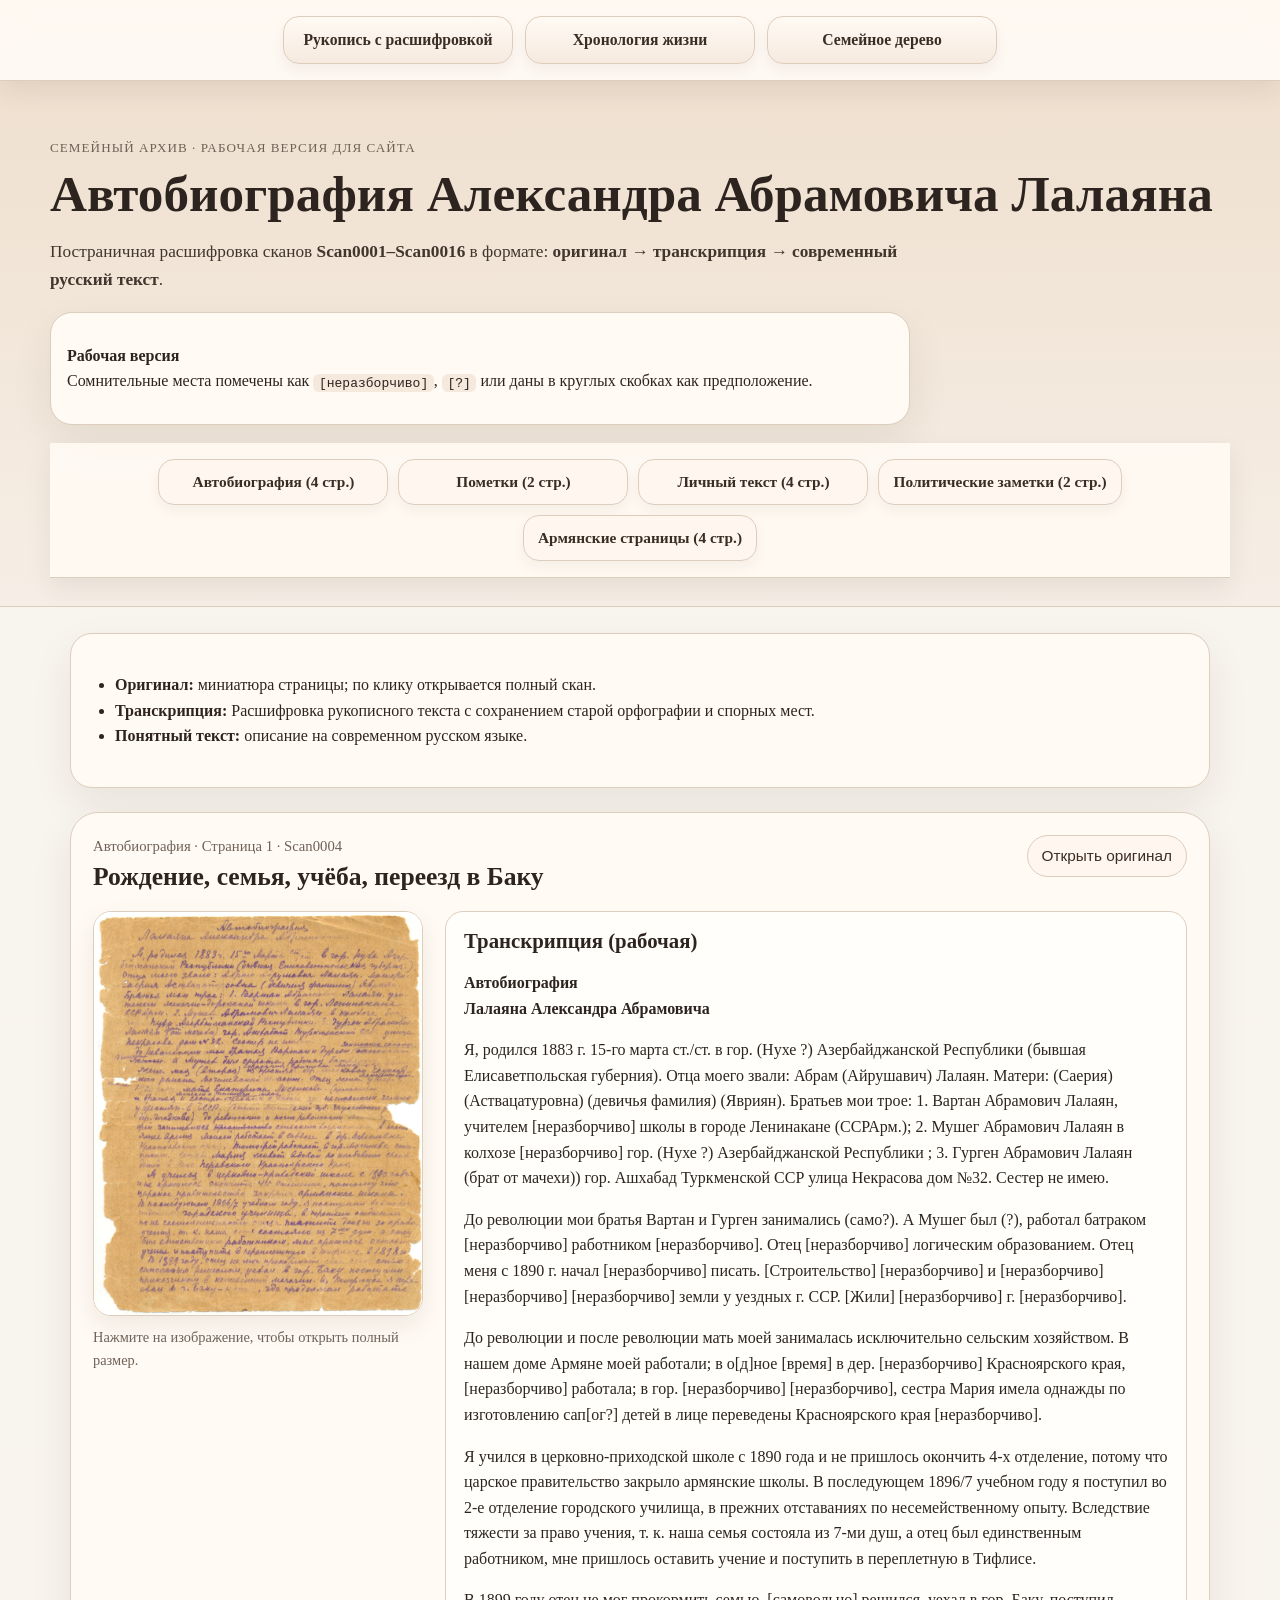
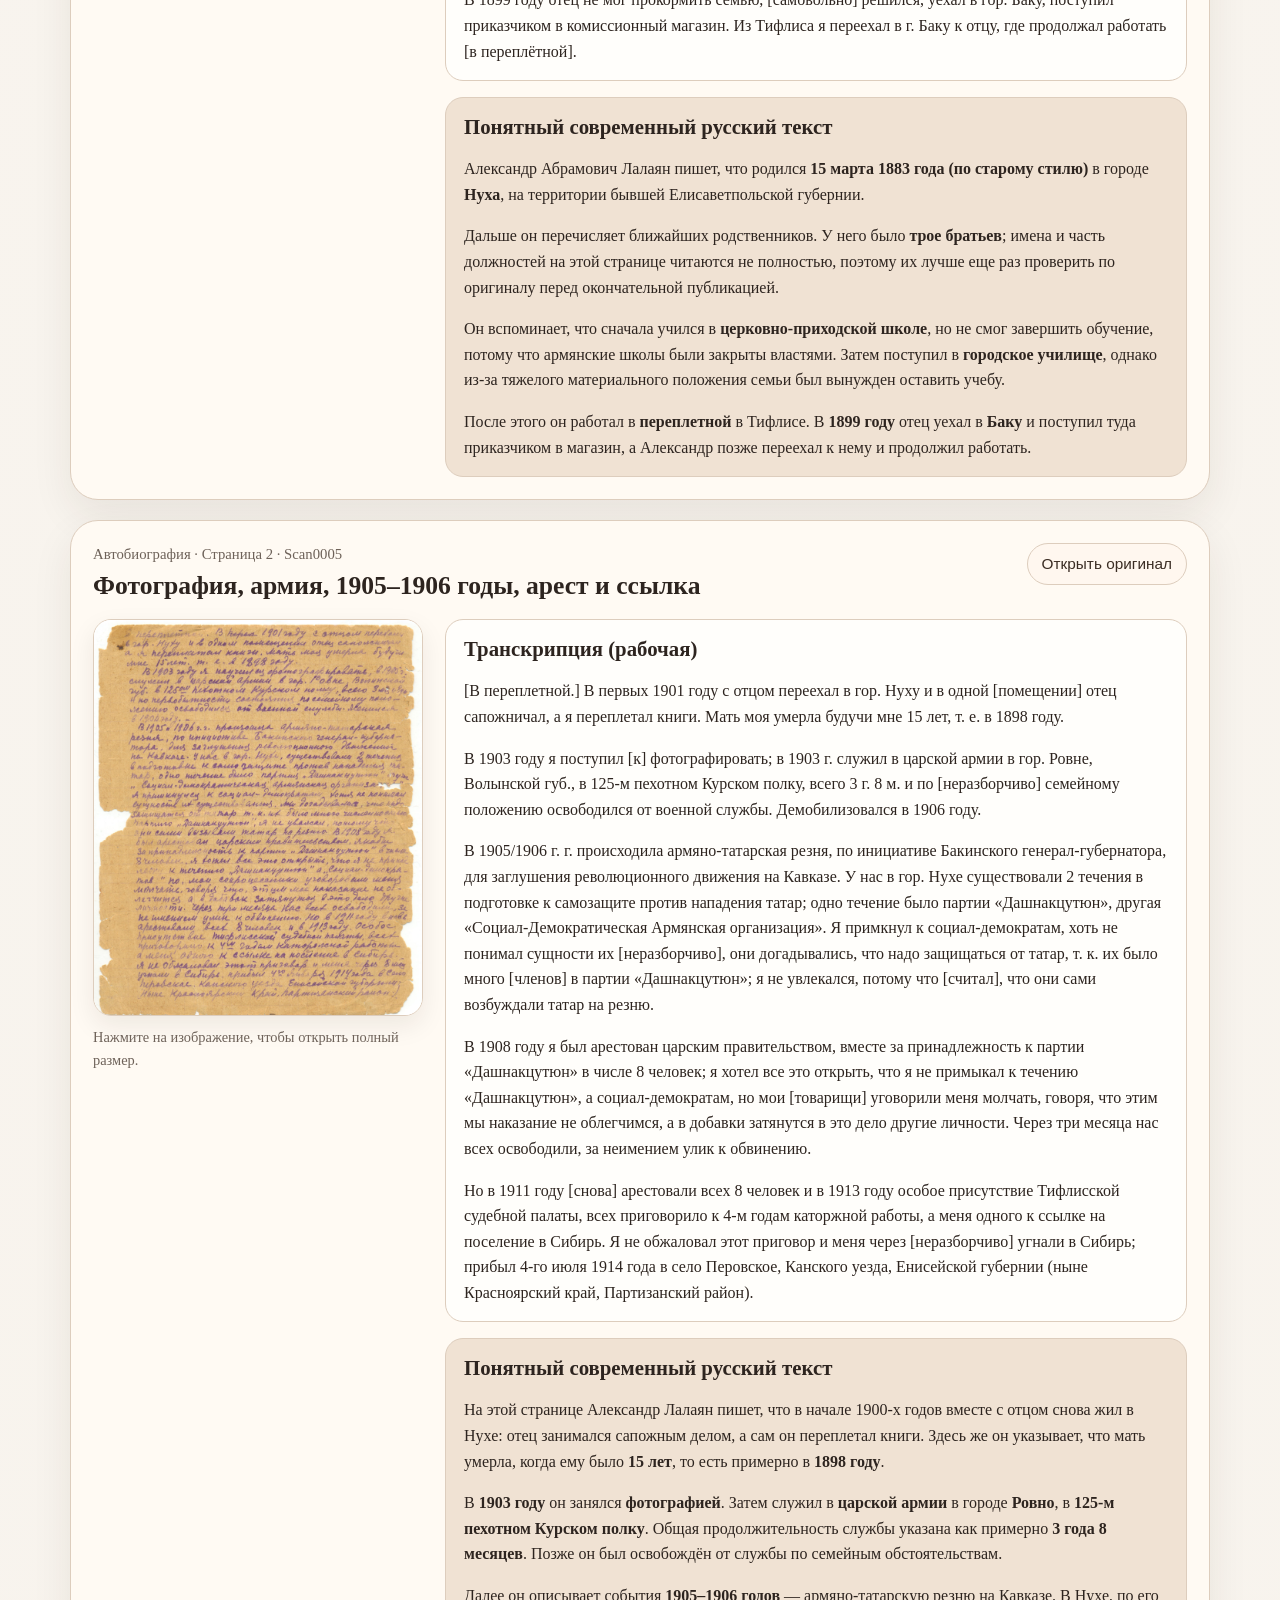
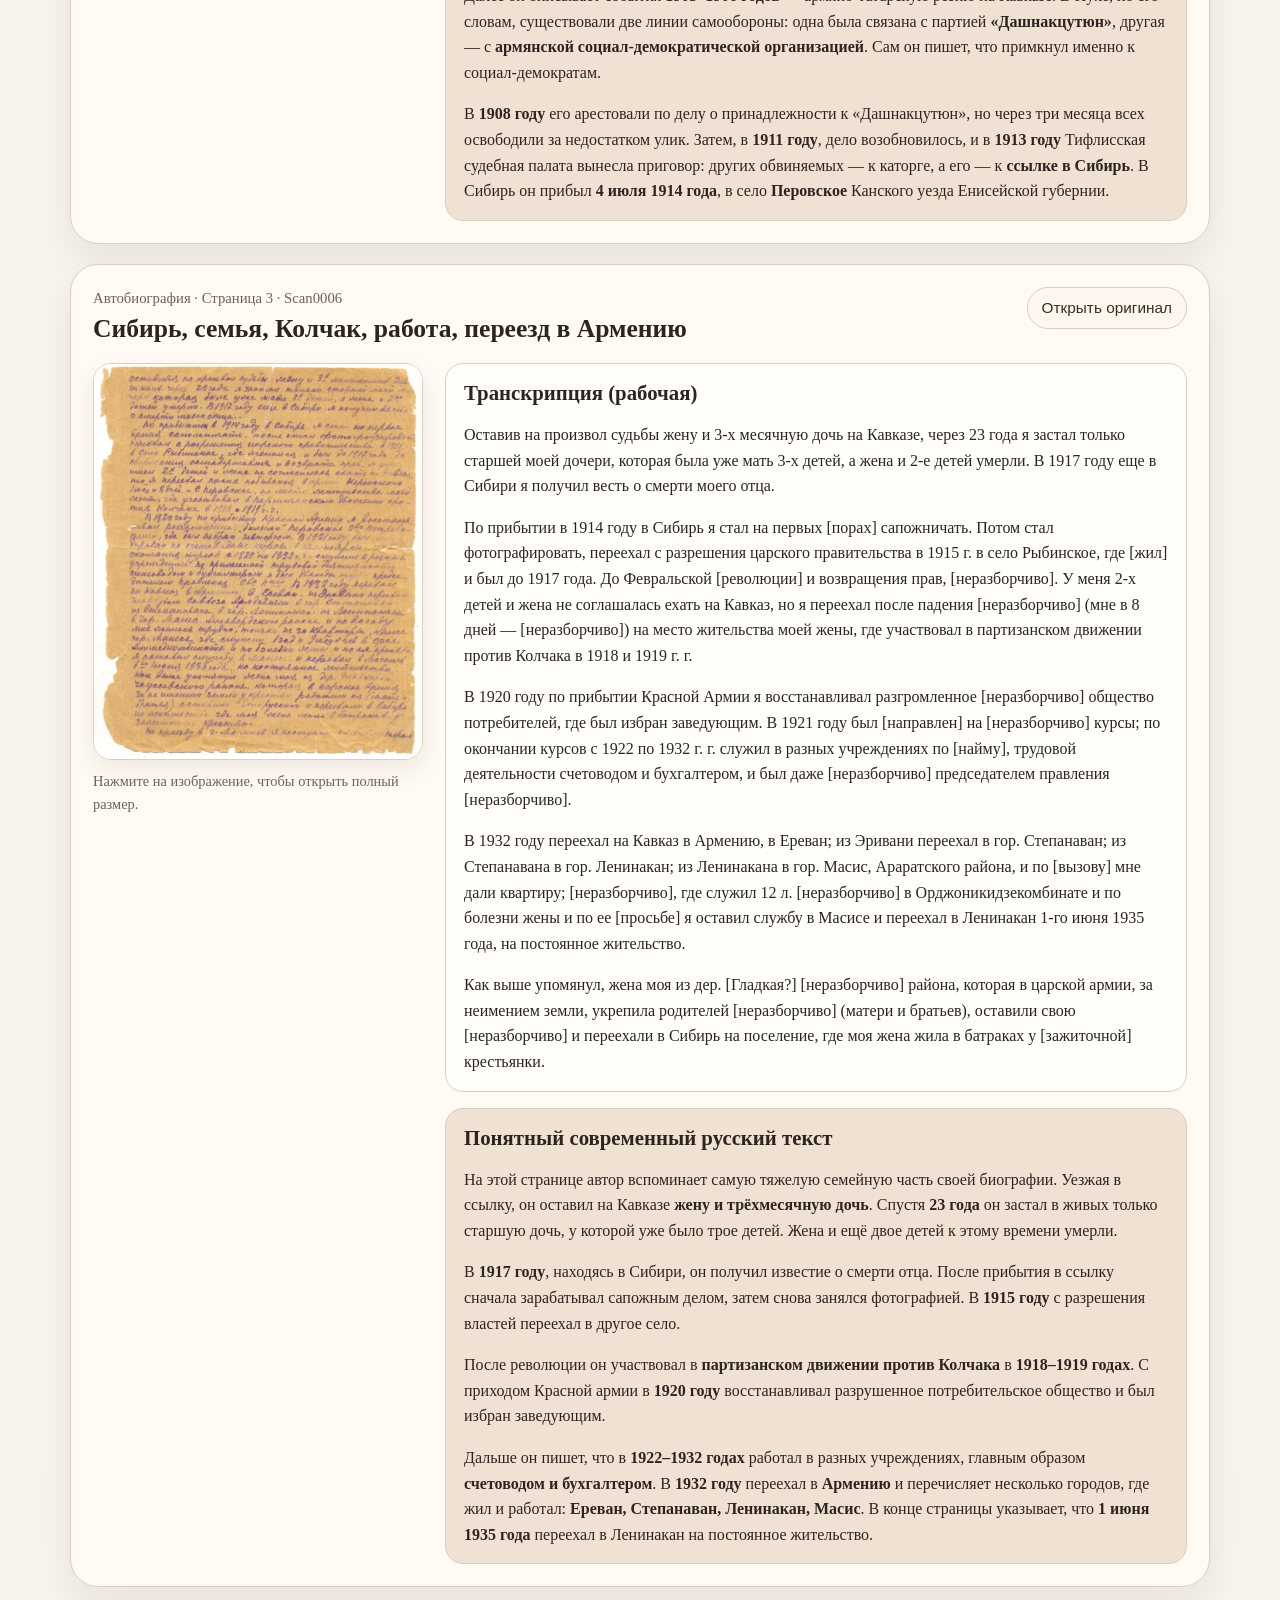
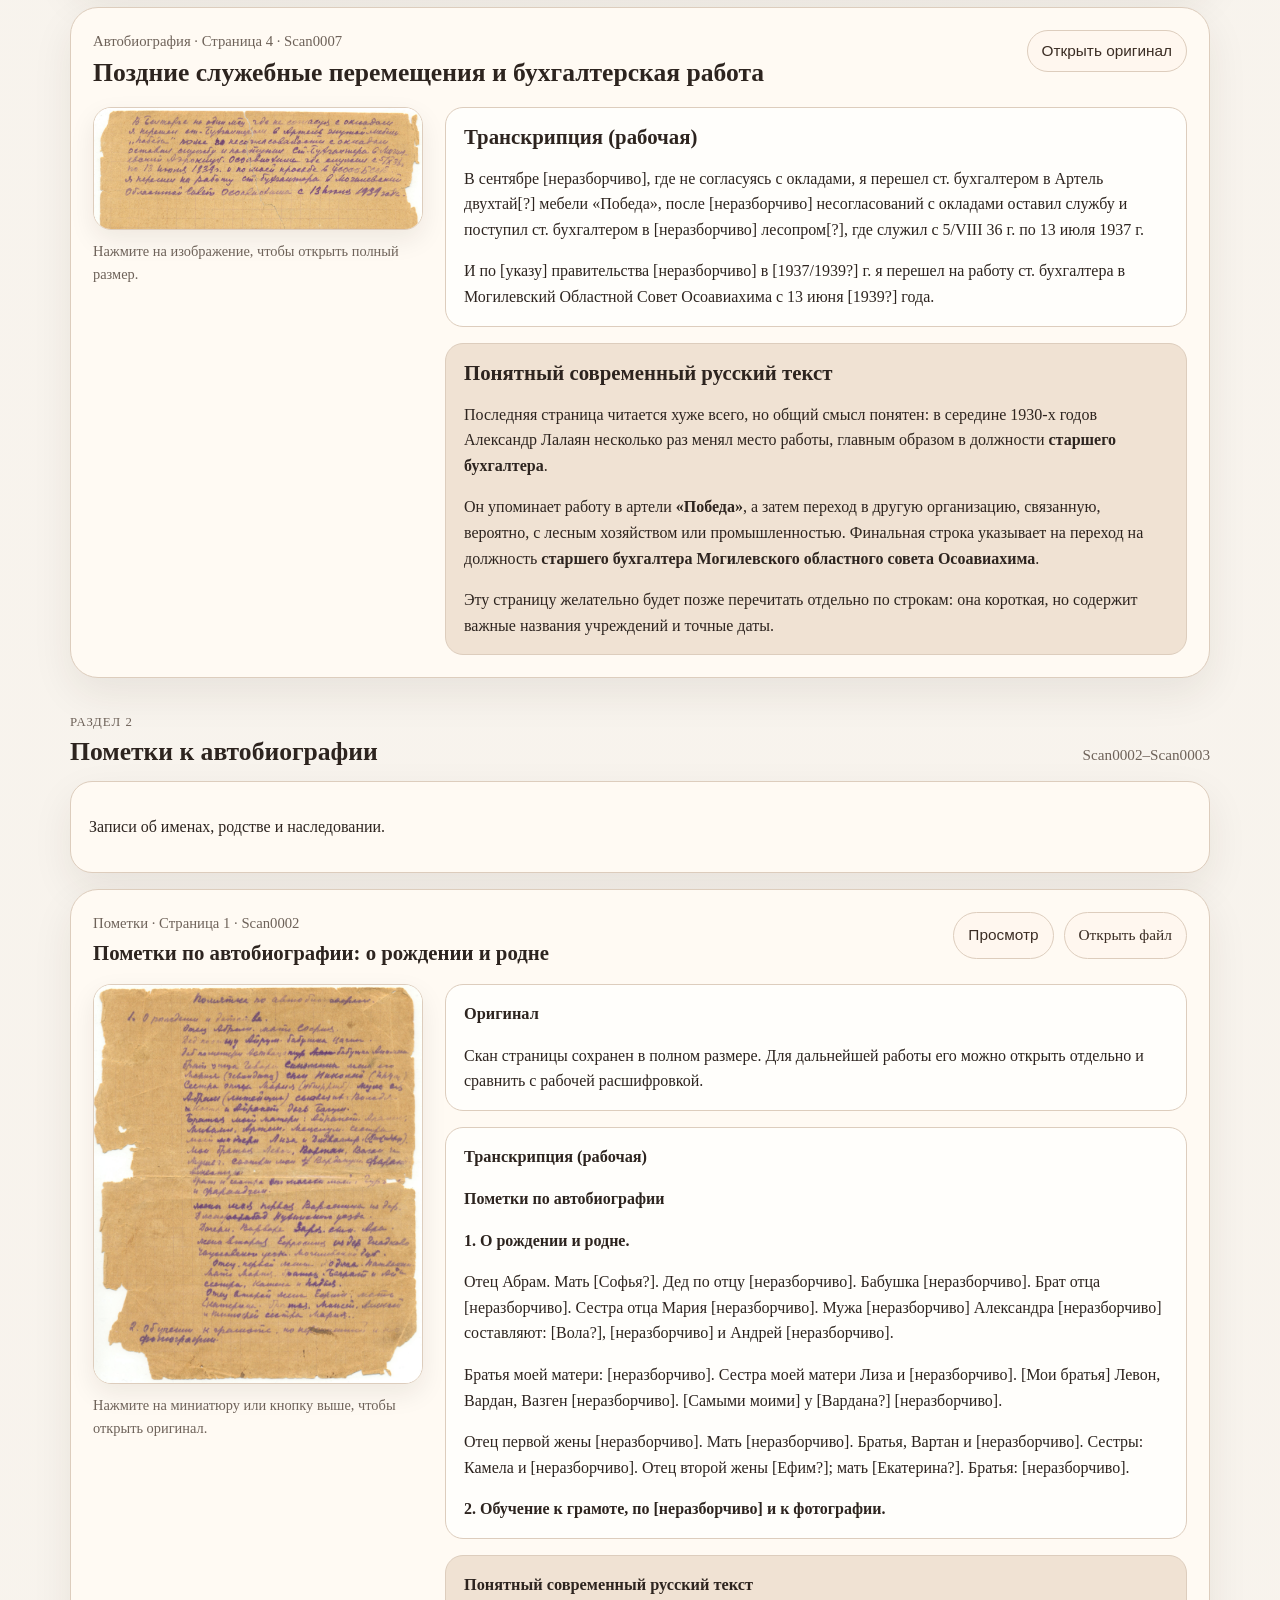
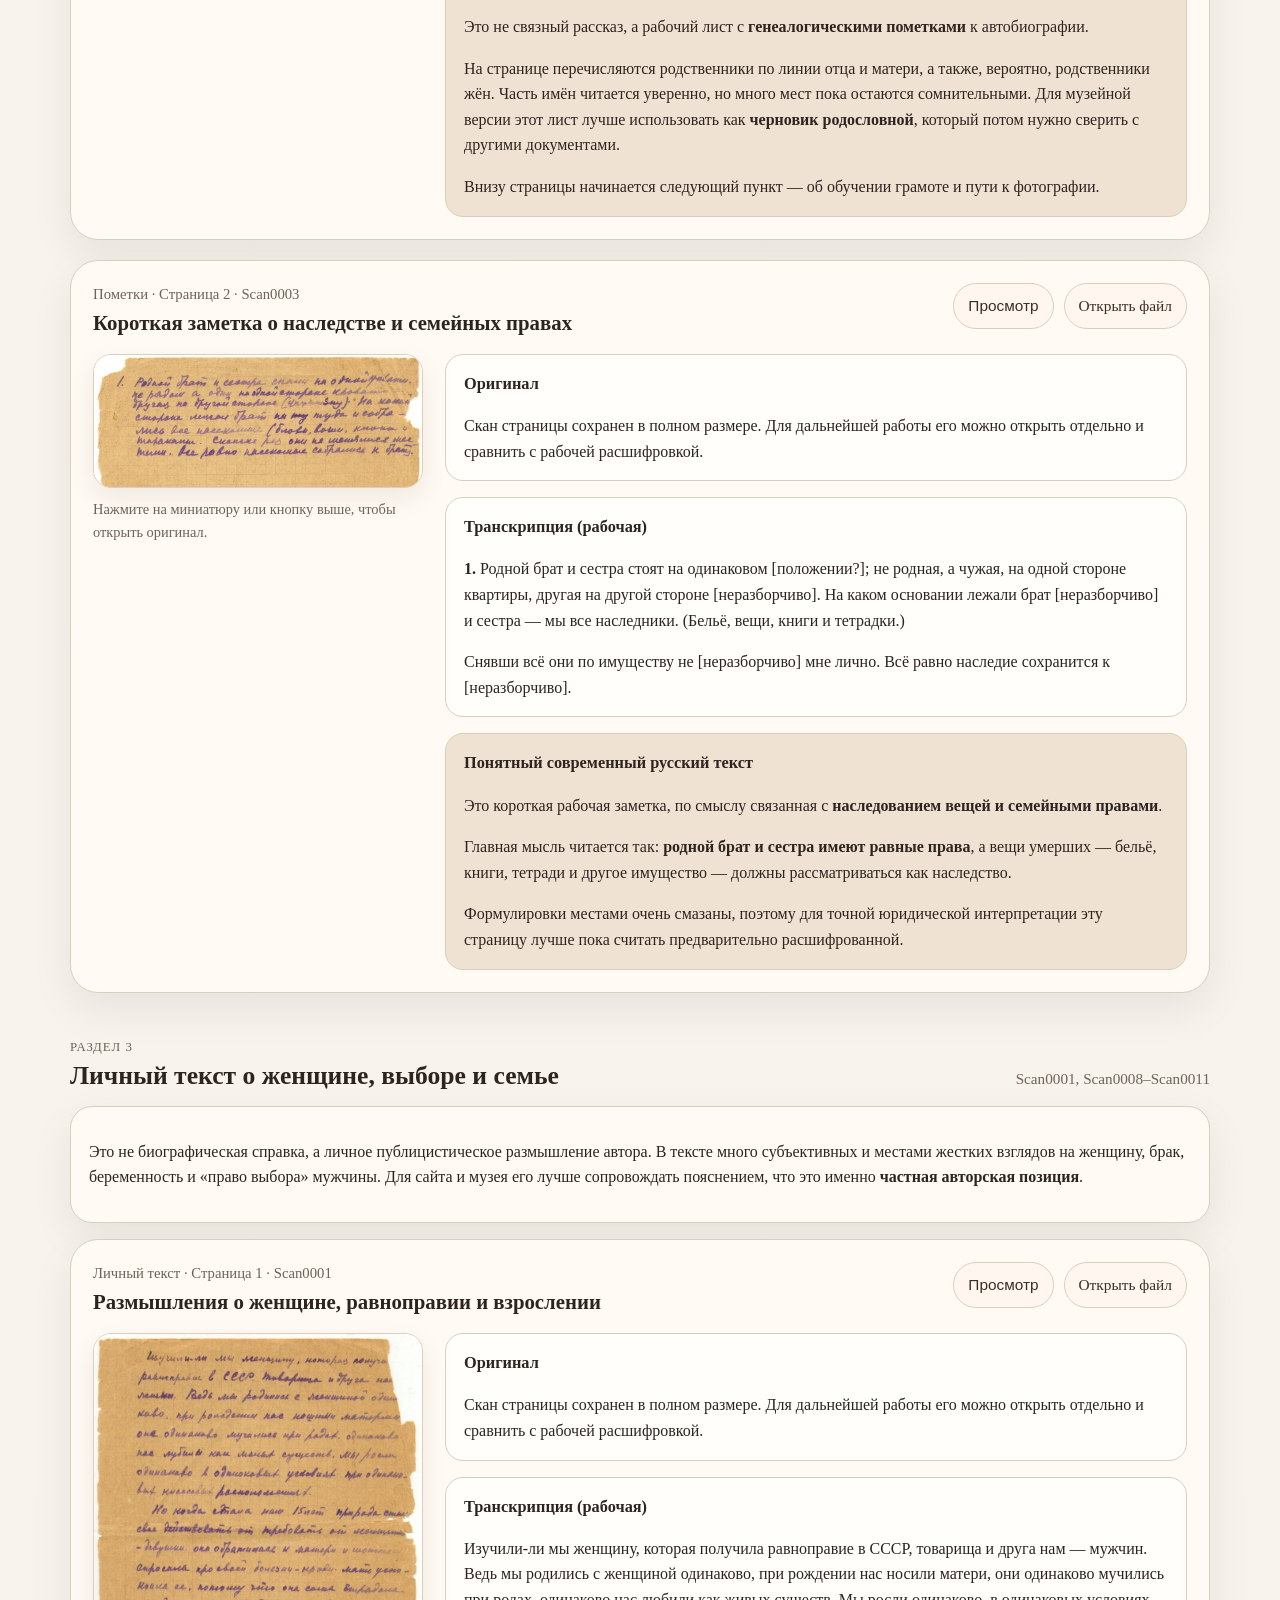
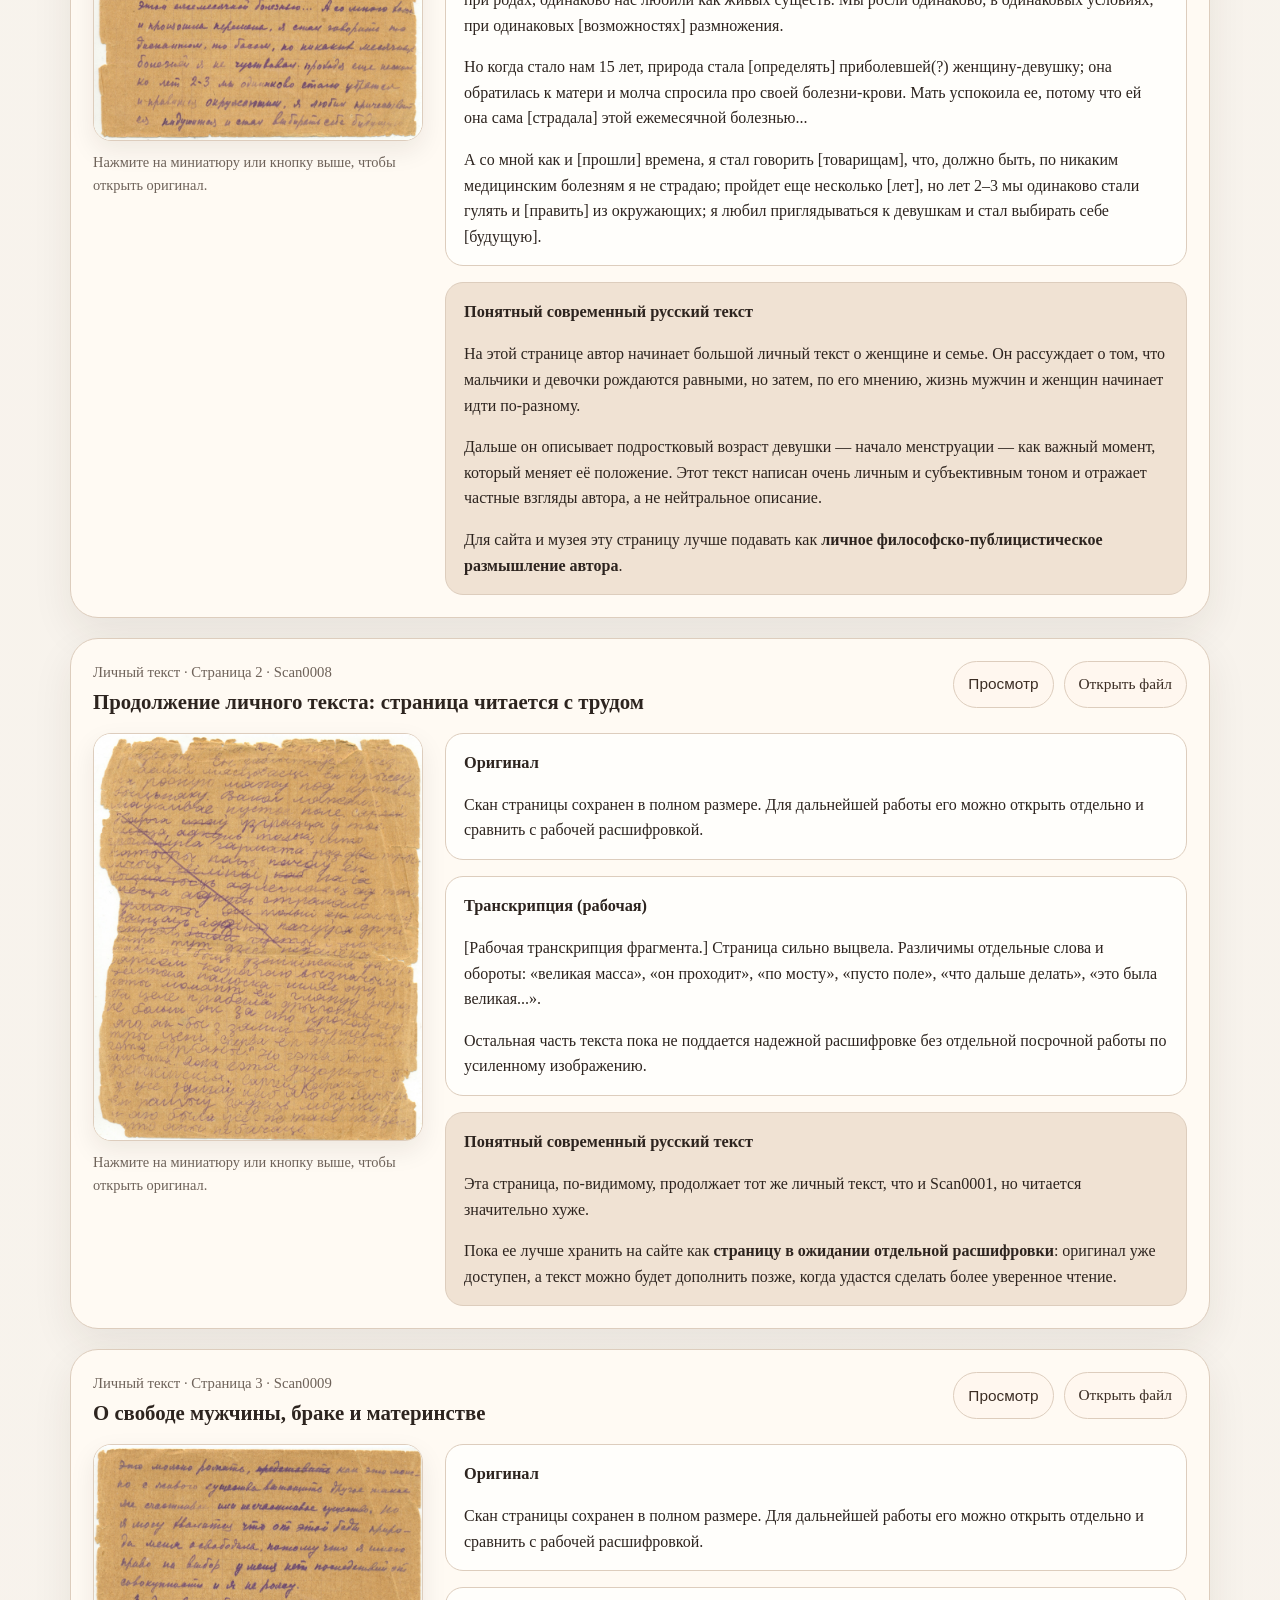
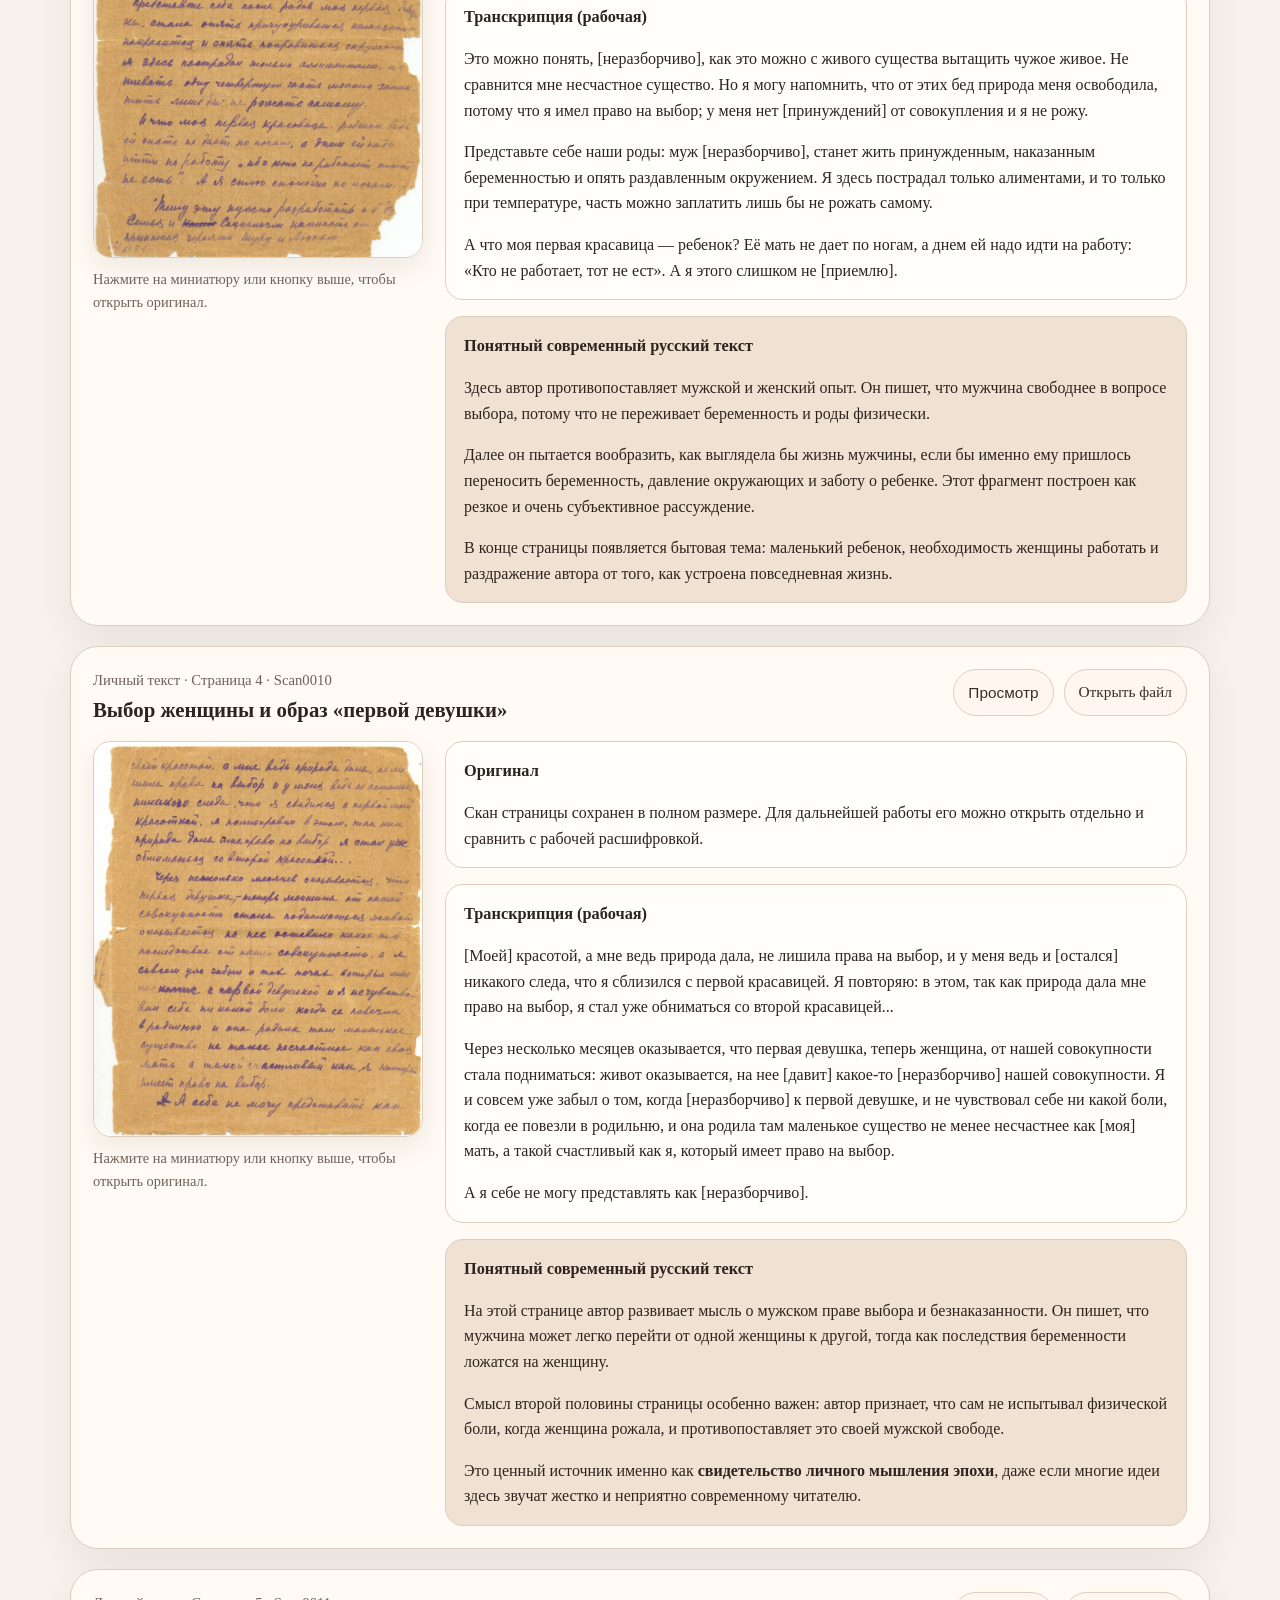
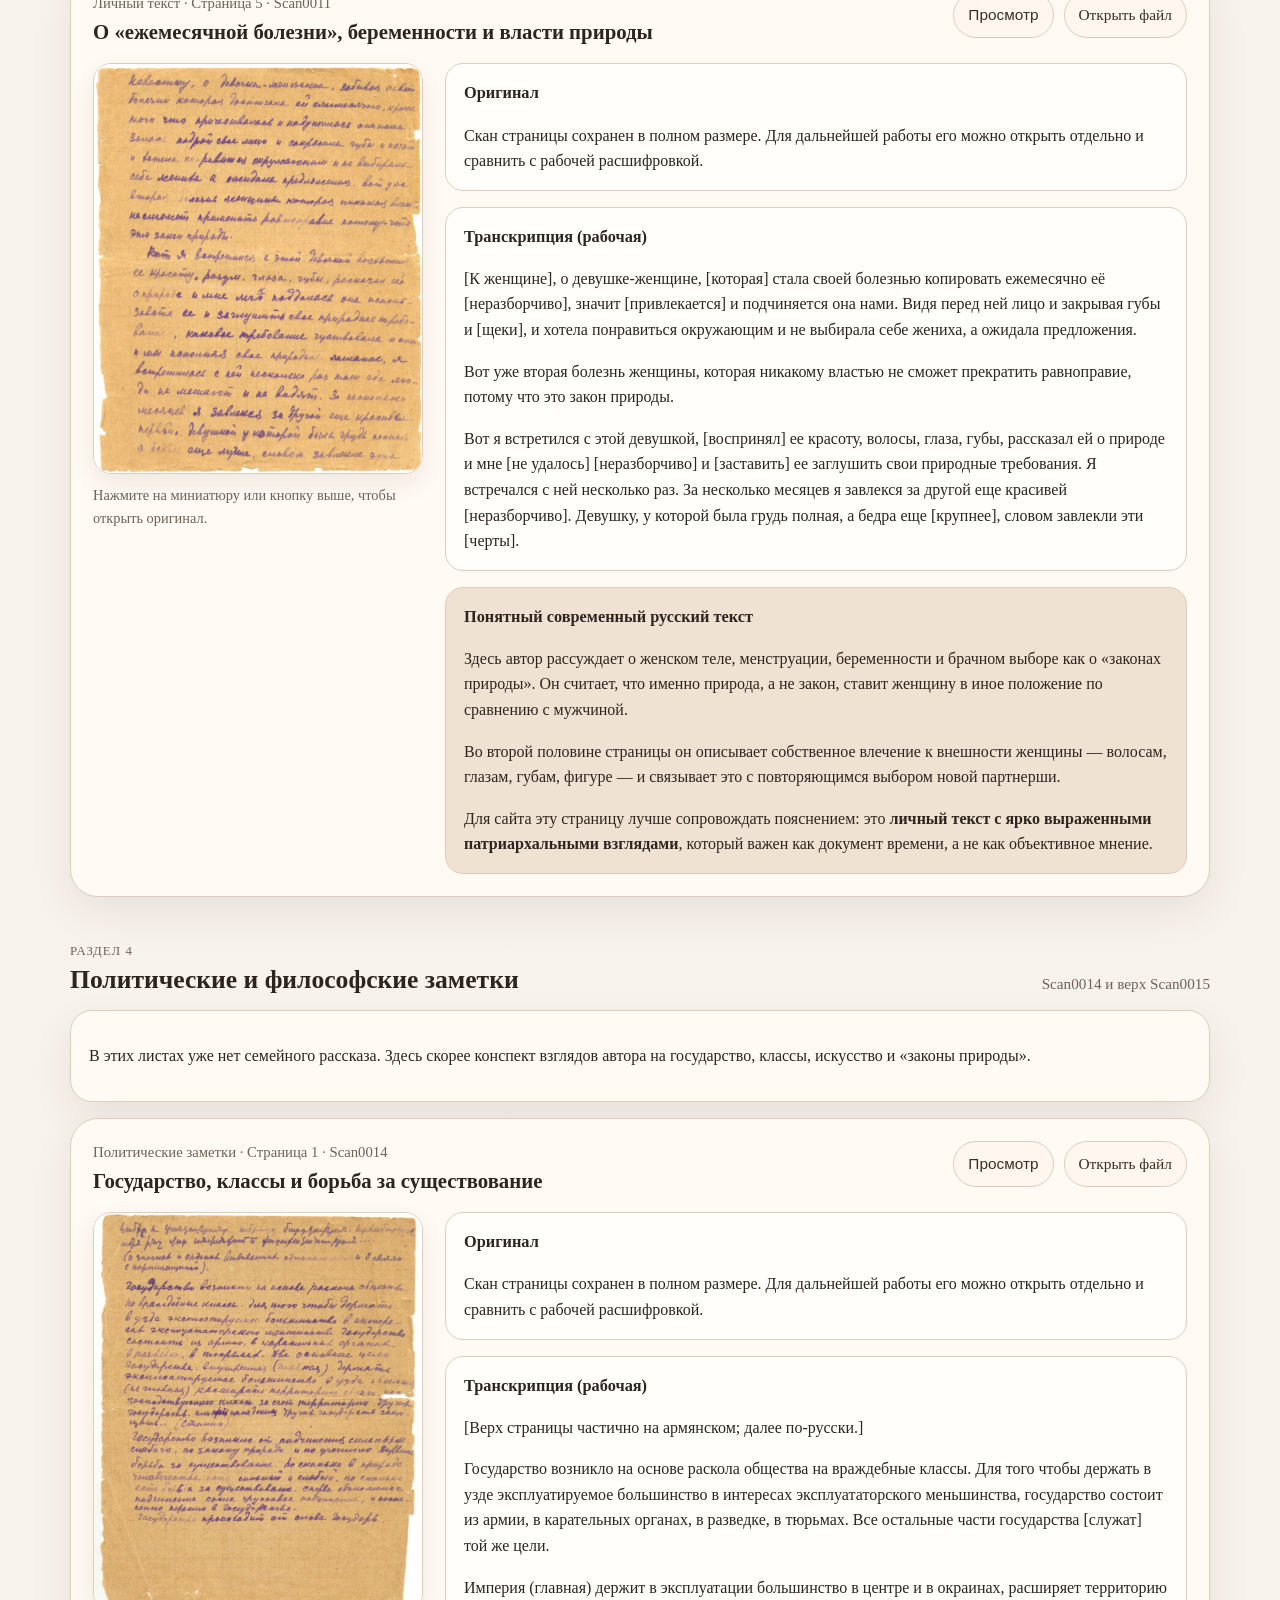
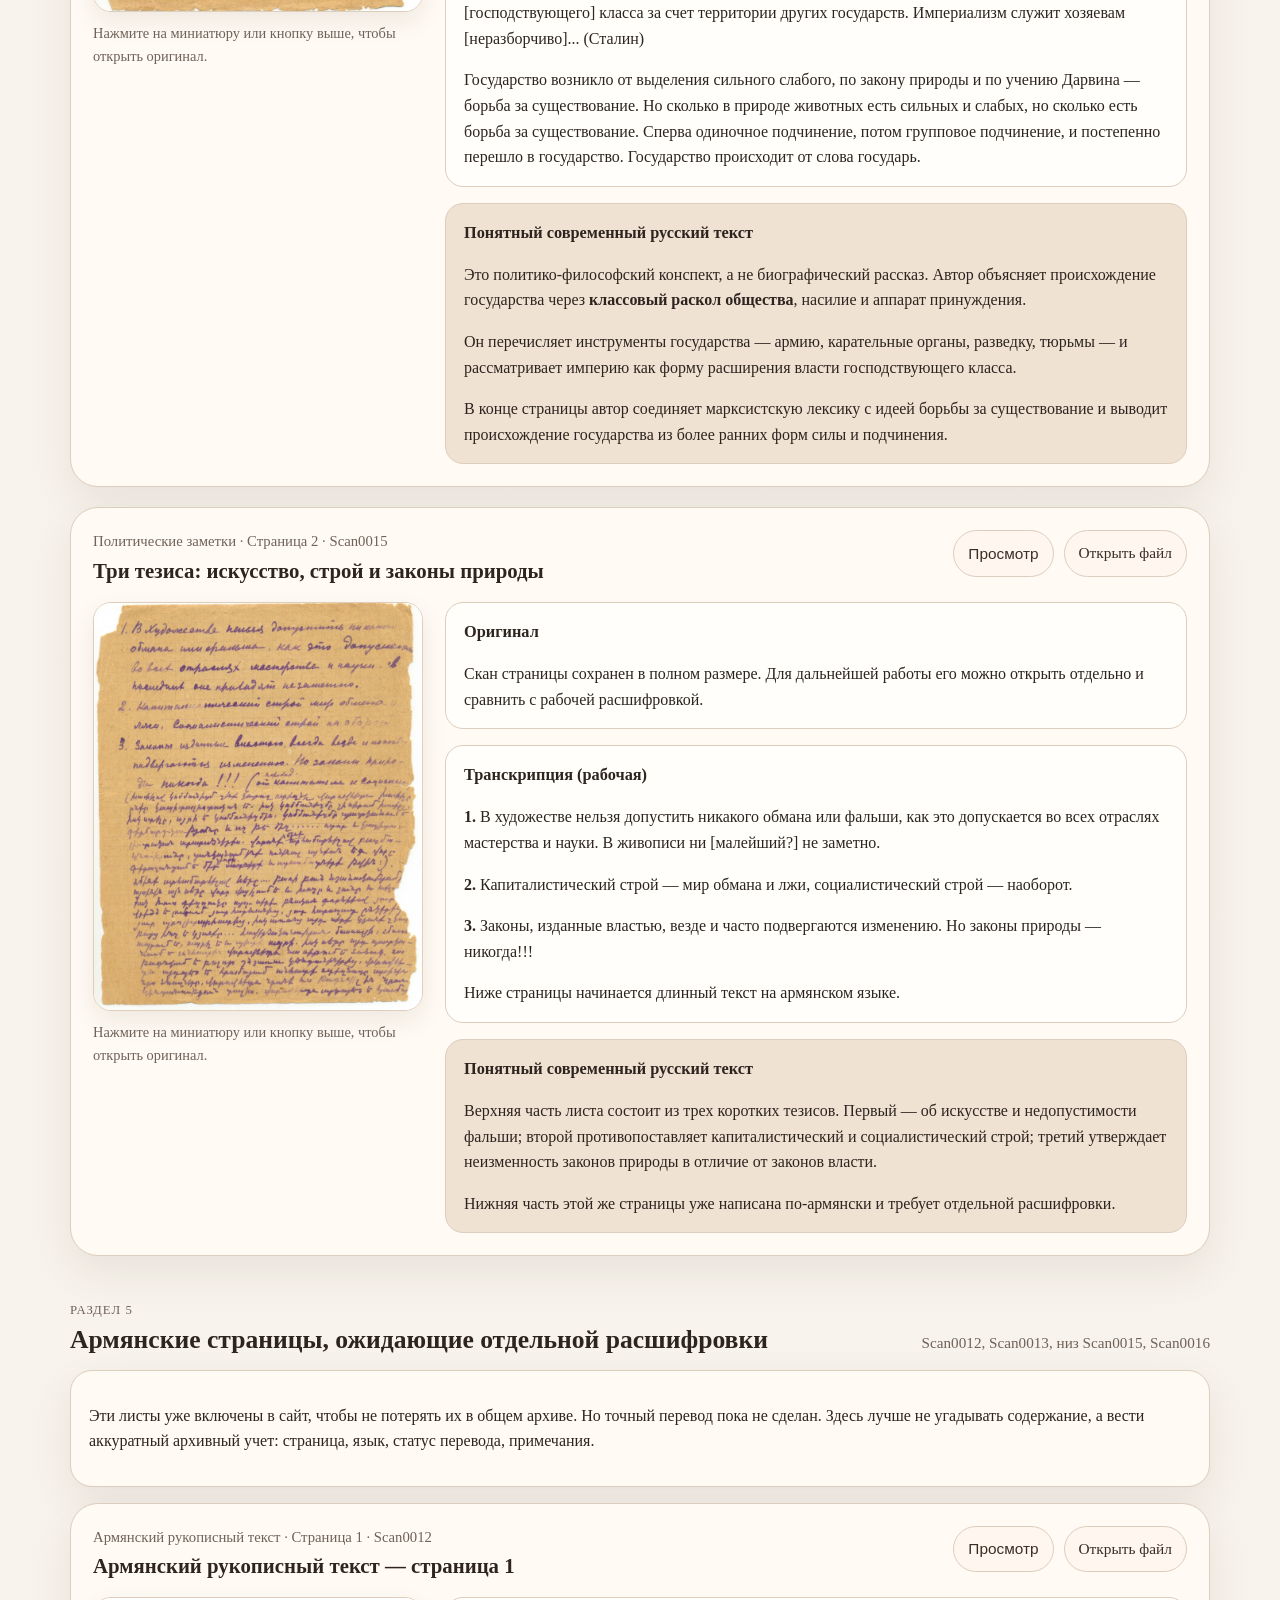
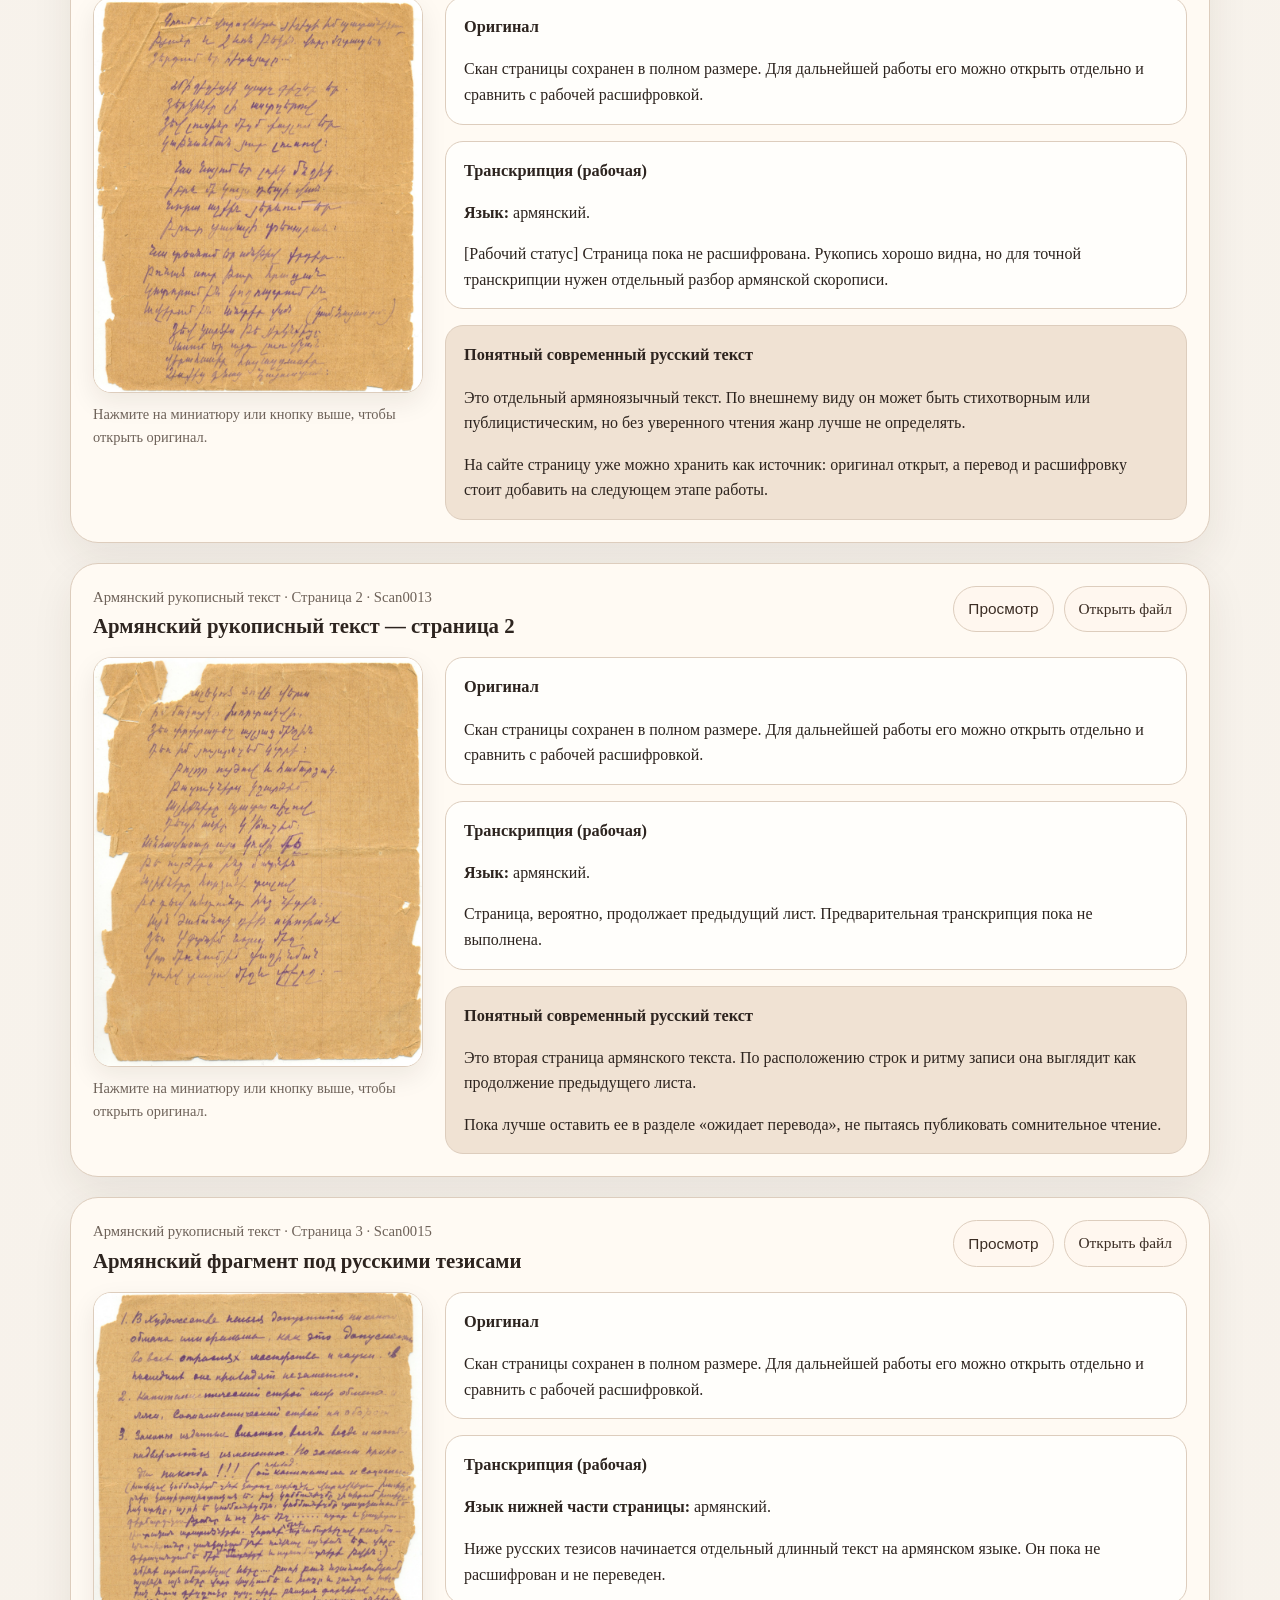
==== index.html @ f96d13f4 "initial version" ====
<!doctype html>
<html lang="ru">
  <head>
    <meta charset="UTF-8" />
    <meta name="viewport" content="width=device-width, initial-scale=1.0" />
    <title>Автобиография А. А. Лалаяна — рабочая расшифровка</title>
    <link rel="stylesheet" href="styles.css" />
  </head>
  <body>
    <nav class="top-nav" aria-label="Основная навигация">
      <a href="index.html">Рукопись с расшифровкой</a>
      <a href="chronology.html">Хронология жизни</a>
      <a href="people.html">Семейное дерево</a>
    </nav>
    <header class="hero">
      <div class="hero__inner">
        <p class="eyebrow">Семейный архив · рабочая версия для сайта</p>
        <h1>Автобиография Александра Абрамовича Лалаяна</h1>
        <p class="lead">
          Постраничная расшифровка сканов <strong>Scan0001–Scan0016</strong> в
          формате:
          <strong>оригинал → транскрипция → современный русский текст</strong>.
        </p>
        <div class="hero__note">
          <p>
            <strong>Рабочая версия</strong><br />Сомнительные места помечены как
            <code>[неразборчиво]</code>, <code>[?]</code> или даны в круглых
            скобках как предположение.
          </p>
        </div>
        <nav class="quick-nav" aria-label="Основная навигация">
          <a href="#autobio">Автобиография (4 стр.)</a>
          <a href="#notes">Пометки (2 стр.)</a>
          <a href="#essay">Личный текст (4 стр.)</a>
          <a href="#political">Политические заметки (2 стр.)</a>
          <a href="#armenian">Армянские страницы (4 стр.)</a>
        </nav>
      </div>
    </header>

    <main class="container">
      <section class="intro-card">
        <ul>
          <li>
            <strong>Оригинал:</strong> миниатюра страницы; по клику открывается
            полный скан.
          </li>
          <li>
            <strong>Транскрипция:</strong> Расшифровка рукописного текста с
            сохранением старой орфографии и спорных мест.
          </li>
          <li>
            <strong>Понятный текст:</strong> описание на современном русском
            языке.
          </li>
        </ul>
      </section>

      <section id="autobio" class="page-card">
        <div class="page-card__header">
          <div>
            <p class="page-number">Автобиография · Страница 1 · Scan0004</p>
            <h2>Рождение, семья, учёба, переезд в Баку</h2>
          </div>
          <button
            class="open-image"
            data-full="images/Scan0004.jpg"
            data-title="Scan0004 — полный размер"
          >
            Открыть оригинал
          </button>
        </div>

        <div class="page-layout">
          <aside class="original-panel">
            <button
              class="image-button"
              data-full="images/Scan0004.jpg"
              data-title="Scan0004 — полный размер"
            >
              <img
                src="images/Scan0004.jpg"
                alt="Scan0004 — страница 1 автобиографии"
              />
            </button>
            <p class="caption">
              Нажмите на изображение, чтобы открыть полный размер.
            </p>
          </aside>

          <div class="text-panel">
            <article class="text-block">
              <h3>Транскрипция (рабочая)</h3>
              <p>
                <strong
                  >Автобиография<br />Лалаяна Александра Абрамовича</strong
                >
              </p>
              <p>
                Я, родился 1883 г. 15-го марта ст./ст. в гор. (Нухе ?)
                Азербайджанской Республики (бывшая Елисаветпольская губерния).
                Отца моего звали: Абрам (Айрушавич) Лалаян. Матери: (Саерия)
                (Аствацатуровна) (девичья фамилия) (Явриян). Братьев мои трое:
                1. Вартан Абрамович Лалаян, учителем [неразборчиво] школы в
                городе Ленинакане (ССРАрм.); 2. Мушег Абрамович Лалаян в колхозе
                [неразборчиво] гор. (Нухе ?) Азербайджанской Республики ; 3.
                Гурген Абрамович Лалаян (брат от мачехи)) гор. Ашхабад
                Туркменской ССР улица Некрасова дом №32. Сестер не имею.
              </p>
              <p>
                До революции мои братья Вартан и Гурген занимались (само?). А
                Мушег был (?), работал батраком [неразборчиво] работником
                [неразборчиво]. Отец [неразборчиво] логическим образованием.
                Отец меня с 1890 г. начал [неразборчиво] писать. [Строительство]
                [неразборчиво] и [неразборчиво] [неразборчиво] [неразборчиво]
                земли у уездных г. ССР. [Жили] [неразборчиво] г. [неразборчиво].
              </p>
              <p>
                До революции и после революции мать моей занималась
                исключительно сельским хозяйством. В нашем доме Армяне моей
                работали; в о[д]ное [время] в дер. [неразборчиво] Красноярского
                края, [неразборчиво] работала; в гор. [неразборчиво]
                [неразборчиво], сестра Мария имела однажды по изготовлению
                сап[ог?] детей в лице переведены Красноярского края
                [неразборчиво].
              </p>
              <p>
                Я учился в церковно-приходской школе с 1890 года и не пришлось
                окончить 4-х отделение, потому что царское правительство закрыло
                армянские школы. В последующем 1896/7 учебном году я поступил во
                2-е отделение городского училища, в прежних отставаниях по
                несемейственному опыту. Вследствие тяжести за право учения, т.
                к. наша семья состояла из 7-ми душ, а отец был единственным
                работником, мне пришлось оставить учение и поступить в
                переплетную в Тифлисе.
              </p>
              <p>
                В 1899 году отец не мог прокормить семью, [самовольно] решился,
                уехал в гор. Баку, поступил приказчиком в комиссионный магазин.
                Из Тифлиса я переехал в г. Баку к отцу, где продолжал работать
                [в переплётной].
              </p>
            </article>

            <article class="text-block modern">
              <h3>Понятный современный русский текст</h3>
              <p>
                Александр Абрамович Лалаян пишет, что родился
                <strong>15 марта 1883 года (по старому стилю)</strong> в городе
                <strong>Нуха</strong>, на территории бывшей Елисаветпольской
                губернии.
              </p>
              <p>
                Дальше он перечисляет ближайших родственников. У него было
                <strong>трое братьев</strong>; имена и часть должностей на этой
                странице читаются не полностью, поэтому их лучше еще раз
                проверить по оригиналу перед окончательной публикацией.
              </p>
              <p>
                Он вспоминает, что сначала учился в
                <strong>церковно-приходской школе</strong>, но не смог завершить
                обучение, потому что армянские школы были закрыты властями.
                Затем поступил в <strong>городское училище</strong>, однако
                из-за тяжелого материального положения семьи был вынужден
                оставить учебу.
              </p>
              <p>
                После этого он работал в <strong>переплетной</strong> в Тифлисе.
                В <strong>1899 году</strong> отец уехал в
                <strong>Баку</strong> и поступил туда приказчиком в магазин, а
                Александр позже переехал к нему и продолжил работать.
              </p>
            </article>
          </div>
        </div>
      </section>

      <section id="autobio-page-2" class="page-card">
        <div class="page-card__header">
          <div>
            <p class="page-number">Автобиография · Страница 2 · Scan0005</p>
            <h2>Фотография, армия, 1905–1906 годы, арест и ссылка</h2>
          </div>
          <button
            class="open-image"
            data-full="images/Scan0005.jpg"
            data-title="Scan0005 — полный размер"
          >
            Открыть оригинал
          </button>
        </div>

        <div class="page-layout">
          <aside class="original-panel">
            <button
              class="image-button"
              data-full="images/Scan0005.jpg"
              data-title="Scan0005 — полный размер"
            >
              <img
                src="images/Scan0005.jpg"
                alt="Scan0005 — страница 2 автобиографии"
              />
            </button>
            <p class="caption">
              Нажмите на изображение, чтобы открыть полный размер.
            </p>
          </aside>

          <div class="text-panel">
            <article class="text-block">
              <h3>Транскрипция (рабочая)</h3>
              <p>
                [В переплетной.] В первых 1901 году с отцом переехал в гор. Нуху
                и в одной [помещении] отец сапожничал, а я переплетал книги.
                Мать моя умерла будучи мне 15 лет, т. е. в 1898 году.
              </p>
              <p>
                В 1903 году я поступил [к] фотографировать; в 1903 г. служил в
                царской армии в гор. Ровне, Волынской губ., в 125-м пехотном
                Курском полку, всего 3 г. 8 м. и по [неразборчиво] семейному
                положению освободился от военной службы. Демобилизовался в 1906
                году.
              </p>
              <p>
                В 1905/1906 г. г. происходила армяно-татарская резня, по
                инициативе Бакинского генерал-губернатора, для заглушения
                революционного движения на Кавказе. У нас в гор. Нухе
                существовали 2 течения в подготовке к самозащите против
                нападения татар; одно течение было партии «Дашнакцутюн», другая
                «Социал-Демократическая Армянская организация». Я примкнул к
                социал-демократам, хоть не понимал сущности их [неразборчиво],
                они догадывались, что надо защищаться от татар, т. к. их было
                много [членов] в партии «Дашнакцутюн»; я не увлекался, потому
                что [считал], что они сами возбуждали татар на резню.
              </p>
              <p>
                В 1908 году я был арестован царским правительством, вместе за
                принадлежность к партии «Дашнакцутюн» в числе 8 человек; я хотел
                все это открыть, что я не примыкал к течению «Дашнакцутюн», а
                социал-демократам, но мои [товарищи] уговорили меня молчать,
                говоря, что этим мы наказание не облегчимся, а в добавки
                затянутся в это дело другие личности. Через три месяца нас всех
                освободили, за неимением улик к обвинению.
              </p>
              <p>
                Но в 1911 году [снова] арестовали всех 8 человек и в 1913 году
                особое присутствие Тифлисской судебной палаты, всех приговорило
                к 4-м годам каторжной работы, а меня одного к ссылке на
                поселение в Сибирь. Я не обжаловал этот приговор и меня через
                [неразборчиво] угнали в Сибирь; прибыл 4-го июля 1914 года в
                село Перовское, Канского уезда, Енисейской губернии (ныне
                Красноярский край, Партизанский район).
              </p>
            </article>

            <article class="text-block modern">
              <h3>Понятный современный русский текст</h3>
              <p>
                На этой странице Александр Лалаян пишет, что в начале 1900-х
                годов вместе с отцом снова жил в Нухе: отец занимался сапожным
                делом, а сам он переплетал книги. Здесь же он указывает, что
                мать умерла, когда ему было <strong>15 лет</strong>, то есть
                примерно в <strong>1898 году</strong>.
              </p>
              <p>
                В <strong>1903 году</strong> он занялся
                <strong>фотографией</strong>. Затем служил в
                <strong>царской армии</strong> в городе <strong>Ровно</strong>,
                в <strong>125-м пехотном Курском полку</strong>. Общая
                продолжительность службы указана как примерно
                <strong>3 года 8 месяцев</strong>. Позже он был освобождён от
                службы по семейным обстоятельствам.
              </p>
              <p>
                Далее он описывает события <strong>1905–1906 годов</strong> —
                армяно-татарскую резню на Кавказе. В Нухе, по его словам,
                существовали две линии самообороны: одна была связана с партией
                <strong>«Дашнакцутюн»</strong>, другая — с
                <strong>армянской социал-демократической организацией</strong>.
                Сам он пишет, что примкнул именно к социал-демократам.
              </p>
              <p>
                В <strong>1908 году</strong> его арестовали по делу о
                принадлежности к «Дашнакцутюн», но через три месяца всех
                освободили за недостатком улик. Затем, в
                <strong>1911 году</strong>, дело возобновилось, и в
                <strong>1913 году</strong> Тифлисская судебная палата вынесла
                приговор: других обвиняемых — к каторге, а его — к
                <strong>ссылке в Сибирь</strong>. В Сибирь он прибыл
                <strong>4 июля 1914 года</strong>, в село
                <strong>Перовское</strong> Канского уезда Енисейской губернии.
              </p>
            </article>
          </div>
        </div>
      </section>

      <section id="autobio-page-3" class="page-card">
        <div class="page-card__header">
          <div>
            <p class="page-number">Автобиография · Страница 3 · Scan0006</p>
            <h2>Сибирь, семья, Колчак, работа, переезд в Армению</h2>
          </div>
          <button
            class="open-image"
            data-full="images/Scan0006.jpg"
            data-title="Scan0006 — полный размер"
          >
            Открыть оригинал
          </button>
        </div>

        <div class="page-layout">
          <aside class="original-panel">
            <button
              class="image-button"
              data-full="images/Scan0006.jpg"
              data-title="Scan0006 — полный размер"
            >
              <img
                src="images/Scan0006.jpg"
                alt="Scan0006 — страница 3 автобиографии"
              />
            </button>
            <p class="caption">
              Нажмите на изображение, чтобы открыть полный размер.
            </p>
          </aside>

          <div class="text-panel">
            <article class="text-block">
              <h3>Транскрипция (рабочая)</h3>
              <p>
                Оставив на произвол судьбы жену и 3-х месячную дочь на Кавказе,
                через 23 года я застал только старшей моей дочери, которая была
                уже мать 3-х детей, а жена и 2-е детей умерли. В 1917 году еще в
                Сибири я получил весть о смерти моего отца.
              </p>
              <p>
                По прибытии в 1914 году в Сибирь я стал на первых [порах]
                сапожничать. Потом стал фотографировать, переехал с разрешения
                царского правительства в 1915 г. в село Рыбинское, где [жил] и
                был до 1917 года. До Февральской [революции] и возвращения прав,
                [неразборчиво]. У меня 2-х детей и жена не соглашалась ехать на
                Кавказ, но я переехал после падения [неразборчиво] (мне в 8 дней
                — [неразборчиво]) на место жительства моей жены, где участвовал
                в партизанском движении против Колчака в 1918 и 1919 г. г.
              </p>
              <p>
                В 1920 году по прибытии Красной Армии я восстанавливал
                разгромленное [неразборчиво] общество потребителей, где был
                избран заведующим. В 1921 году был [направлен] на [неразборчиво]
                курсы; по окончании курсов с 1922 по 1932 г. г. служил в разных
                учреждениях по [найму], трудовой деятельности счетоводом и
                бухгалтером, и был даже [неразборчиво] председателем правления
                [неразборчиво].
              </p>
              <p>
                В 1932 году переехал на Кавказ в Армению, в Ереван; из Эривани
                переехал в гор. Степанаван; из Степанавана в гор. Ленинакан; из
                Ленинакана в гор. Масис, Араратского района, и по [вызову] мне
                дали квартиру; [неразборчиво], где служил 12 л. [неразборчиво] в
                Орджоникидзекомбинате и по болезни жены и по ее [просьбе] я
                оставил службу в Масисе и переехал в Ленинакан 1-го июня 1935
                года, на постоянное жительство.
              </p>
              <p>
                Как выше упомянул, жена моя из дер. [Гладкая?] [неразборчиво]
                района, которая в царской армии, за неимением земли, укрепила
                родителей [неразборчиво] (матери и братьев), оставили свою
                [неразборчиво] и переехали в Сибирь на поселение, где моя жена
                жила в батраках у [зажиточной] крестьянки.
              </p>
            </article>

            <article class="text-block modern">
              <h3>Понятный современный русский текст</h3>
              <p>
                На этой странице автор вспоминает самую тяжелую семейную часть
                своей биографии. Уезжая в ссылку, он оставил на Кавказе
                <strong>жену и трёхмесячную дочь</strong>. Спустя
                <strong>23 года</strong> он застал в живых только старшую дочь,
                у которой уже было трое детей. Жена и ещё двое детей к этому
                времени умерли.
              </p>
              <p>
                В <strong>1917 году</strong>, находясь в Сибири, он получил
                известие о смерти отца. После прибытия в ссылку сначала
                зарабатывал сапожным делом, затем снова занялся фотографией. В
                <strong>1915 году</strong> с разрешения властей переехал в
                другое село.
              </p>
              <p>
                После революции он участвовал в
                <strong>партизанском движении против Колчака</strong> в
                <strong>1918–1919 годах</strong>. С приходом Красной армии в
                <strong>1920 году</strong> восстанавливал разрушенное
                потребительское общество и был избран заведующим.
              </p>
              <p>
                Дальше он пишет, что в <strong>1922–1932 годах</strong> работал
                в разных учреждениях, главным образом
                <strong>счетоводом и бухгалтером</strong>. В
                <strong>1932 году</strong> переехал в <strong>Армению</strong> и
                перечисляет несколько городов, где жил и работал:
                <strong>Ереван, Степанаван, Ленинакан, Масис</strong>. В конце
                страницы указывает, что
                <strong>1 июня 1935 года</strong> переехал в Ленинакан на
                постоянное жительство.
              </p>
            </article>
          </div>
        </div>
      </section>

      <section id="autobio-page-4" class="page-card">
        <div class="page-card__header">
          <div>
            <p class="page-number">Автобиография · Страница 4 · Scan0007</p>
            <h2>Поздние служебные перемещения и бухгалтерская работа</h2>
          </div>
          <button
            class="open-image"
            data-full="images/Scan0007.jpg"
            data-title="Scan0007 — полный размер"
          >
            Открыть оригинал
          </button>
        </div>

        <div class="page-layout">
          <aside class="original-panel">
            <button
              class="image-button"
              data-full="images/Scan0007.jpg"
              data-title="Scan0007 — полный размер"
            >
              <img
                src="images/Scan0007.jpg"
                alt="Scan0007 — страница 4 автобиографии"
              />
            </button>
            <p class="caption">
              Нажмите на изображение, чтобы открыть полный размер.
            </p>
          </aside>

          <div class="text-panel">
            <article class="text-block">
              <h3>Транскрипция (рабочая)</h3>
              <p>
                В сентябре [неразборчиво], где не согласуясь с окладами, я
                перешел ст. бухгалтером в Артель двухтай[?] мебели «Победа»,
                после [неразборчиво] несогласований с окладами оставил службу и
                поступил ст. бухгалтером в [неразборчиво] лесопром[?], где
                служил с 5/VIII 36 г. по 13 июля 1937 г.
              </p>
              <p>
                И по [указу] правительства [неразборчиво] в [1937/1939?] г. я
                перешел на работу ст. бухгалтера в Могилевский Областной Совет
                Осоавиахима с 13 июня [1939?] года.
              </p>
            </article>

            <article class="text-block modern">
              <h3>Понятный современный русский текст</h3>
              <p>
                Последняя страница читается хуже всего, но общий смысл понятен:
                в середине 1930-х годов Александр Лалаян несколько раз менял
                место работы, главным образом в должности
                <strong>старшего бухгалтера</strong>.
              </p>
              <p>
                Он упоминает работу в артели <strong>«Победа»</strong>, а затем
                переход в другую организацию, связанную, вероятно, с лесным
                хозяйством или промышленностью. Финальная строка указывает на
                переход на должность
                <strong
                  >старшего бухгалтера Могилевского областного совета
                  Осоавиахима</strong
                >.
              </p>
              <p>
                Эту страницу желательно будет позже перечитать отдельно по
                строкам: она короткая, но содержит важные названия учреждений и
                точные даты.
              </p>
            </article>
          </div>
        </div>
      </section>

      <section id="notes" class="doc-section">
        <div class="section-head">
          <div>
            <p class="section-kicker">Раздел 2</p>
            <h2>Пометки к автобиографии</h2>
          </div>
          <p class="section-note">Scan0002–Scan0003</p>
        </div>
        <div class="section-intro">
          <p>Записи об именах, родстве и наследовании.</p>
        </div>

        <section id="page-2-1" class="page-card">
          <div class="page-card__header">
            <div>
              <p class="page-number">Пометки · Страница 1 · Scan0002</p>
              <h3>Пометки по автобиографии: о рождении и родне</h3>
            </div>
            <div class="page-actions">
              <button
                class="open-image"
                data-full="images/Scan0002.jpg"
                data-title="Scan0002 — полный размер"
              >
                Просмотр
              </button>
              <a
                class="open-file"
                href="images/Scan0002.jpg"
                target="_blank"
                rel="noopener"
                >Открыть файл</a
              >
            </div>
          </div>
          <div class="page-layout">
            <aside class="original-panel">
              <button
                class="image-button"
                data-full="images/Scan0002.jpg"
                data-title="Scan0002 — полный размер"
              >
                <img src="images/Scan0002.jpg" alt="Scan0002" loading="lazy" />
              </button>
              <p class="caption">
                Нажмите на миниатюру или кнопку выше, чтобы открыть оригинал.
              </p>
            </aside>
            <div class="text-panel">
              <article class="text-block">
                <h4>Оригинал</h4>
                <p>
                  Скан страницы сохранен в полном размере. Для дальнейшей работы
                  его можно открыть отдельно и сравнить с рабочей расшифровкой.
                </p>
              </article>
              <article class="text-block">
                <h4>Транскрипция (рабочая)</h4>
                <p><strong>Пометки по автобиографии</strong></p>
                <p><strong>1. О рождении и родне.</strong></p>
                <p>
                  Отец Абрам. Мать [Софья?]. Дед по отцу [неразборчиво]. Бабушка
                  [неразборчиво]. Брат отца [неразборчиво]. Сестра отца Мария
                  [неразборчиво]. Мужа [неразборчиво] Александра [неразборчиво]
                  составляют: [Вола?], [неразборчиво] и Андрей [неразборчиво].
                </p>
                <p>
                  Братья моей матери: [неразборчиво]. Сестра моей матери Лиза и
                  [неразборчиво]. [Мои братья] Левон, Вардан, Вазген
                  [неразборчиво]. [Самыми моими] у [Вардана?] [неразборчиво].
                </p>
                <p>
                  Отец первой жены [неразборчиво]. Мать [неразборчиво]. Братья,
                  Вартан и [неразборчиво]. Сестры: Камела и [неразборчиво]. Отец
                  второй жены [Ефим?]; мать [Екатерина?]. Братья:
                  [неразборчиво].
                </p>
                <p>
                  <strong
                    >2. Обучение к грамоте, по [неразборчиво] и к
                    фотографии.</strong
                  >
                </p>
              </article>
              <article class="text-block modern">
                <h4>Понятный современный русский текст</h4>
                <p>
                  Это не связный рассказ, а рабочий лист с
                  <strong>генеалогическими пометками</strong> к автобиографии.
                </p>
                <p>
                  На странице перечисляются родственники по линии отца и матери,
                  а также, вероятно, родственники жён. Часть имён читается
                  уверенно, но много мест пока остаются сомнительными. Для
                  музейной версии этот лист лучше использовать как
                  <strong>черновик родословной</strong>, который потом нужно
                  сверить с другими документами.
                </p>
                <p>
                  Внизу страницы начинается следующий пункт — об обучении
                  грамоте и пути к фотографии.
                </p>
              </article>
            </div>
          </div>
        </section>

        <section id="page-2-2" class="page-card">
          <div class="page-card__header">
            <div>
              <p class="page-number">Пометки · Страница 2 · Scan0003</p>
              <h3>Короткая заметка о наследстве и семейных правах</h3>
            </div>
            <div class="page-actions">
              <button
                class="open-image"
                data-full="images/Scan0003.jpg"
                data-title="Scan0003 — полный размер"
              >
                Просмотр
              </button>
              <a
                class="open-file"
                href="images/Scan0003.jpg"
                target="_blank"
                rel="noopener"
                >Открыть файл</a
              >
            </div>
          </div>
          <div class="page-layout">
            <aside class="original-panel">
              <button
                class="image-button"
                data-full="images/Scan0003.jpg"
                data-title="Scan0003 — полный размер"
              >
                <img src="images/Scan0003.jpg" alt="Scan0003" loading="lazy" />
              </button>
              <p class="caption">
                Нажмите на миниатюру или кнопку выше, чтобы открыть оригинал.
              </p>
            </aside>
            <div class="text-panel">
              <article class="text-block">
                <h4>Оригинал</h4>
                <p>
                  Скан страницы сохранен в полном размере. Для дальнейшей работы
                  его можно открыть отдельно и сравнить с рабочей расшифровкой.
                </p>
              </article>
              <article class="text-block">
                <h4>Транскрипция (рабочая)</h4>
                <p>
                  <strong>1.</strong> Родной брат и сестра стоят на одинаковом
                  [положении?]; не родная, а чужая, на одной стороне квартиры,
                  другая на другой стороне [неразборчиво]. На каком основании
                  лежали брат [неразборчиво] и сестра — мы все наследники.
                  (Бельё, вещи, книги и тетрадки.)
                </p>
                <p>
                  Снявши всё они по имуществу не [неразборчиво] мне лично. Всё
                  равно наследие сохранится к [неразборчиво].
                </p>
              </article>
              <article class="text-block modern">
                <h4>Понятный современный русский текст</h4>
                <p>
                  Это короткая рабочая заметка, по смыслу связанная с
                  <strong>наследованием вещей и семейными правами</strong>.
                </p>
                <p>
                  Главная мысль читается так:
                  <strong>родной брат и сестра имеют равные права</strong>, а
                  вещи умерших — бельё, книги, тетради и другое имущество —
                  должны рассматриваться как наследство.
                </p>
                <p>
                  Формулировки местами очень смазаны, поэтому для точной
                  юридической интерпретации эту страницу лучше пока считать
                  предварительно расшифрованной.
                </p>
              </article>
            </div>
          </div>
        </section>
      </section>

      <section id="essay" class="doc-section">
        <div class="section-head">
          <div>
            <p class="section-kicker">Раздел 3</p>
            <h2>Личный текст о женщине, выборе и семье</h2>
          </div>
          <p class="section-note">Scan0001, Scan0008–Scan0011</p>
        </div>
        <div class="section-intro">
          <p>
            Это не биографическая справка, а личное публицистическое размышление
            автора. В тексте много субъективных и местами жестких взглядов на
            женщину, брак, беременность и «право выбора» мужчины. Для сайта и
            музея его лучше сопровождать пояснением, что это именно
            <strong>частная авторская позиция</strong>.
          </p>
        </div>

        <section id="page-1-essay" class="page-card">
          <div class="page-card__header">
            <div>
              <p class="page-number">Личный текст · Страница 1 · Scan0001</p>
              <h3>Размышления о женщине, равноправии и взрослении</h3>
            </div>
            <div class="page-actions">
              <button
                class="open-image"
                data-full="images/Scan0001.jpg"
                data-title="Scan0001 — полный размер"
              >
                Просмотр
              </button>
              <a
                class="open-file"
                href="images/Scan0001.jpg"
                target="_blank"
                rel="noopener"
                >Открыть файл</a
              >
            </div>
          </div>
          <div class="page-layout">
            <aside class="original-panel">
              <button
                class="image-button"
                data-full="images/Scan0001.jpg"
                data-title="Scan0001 — полный размер"
              >
                <img src="images/Scan0001.jpg" alt="Scan0001" loading="lazy" />
              </button>
              <p class="caption">
                Нажмите на миниатюру или кнопку выше, чтобы открыть оригинал.
              </p>
            </aside>
            <div class="text-panel">
              <article class="text-block">
                <h4>Оригинал</h4>
                <p>
                  Скан страницы сохранен в полном размере. Для дальнейшей работы
                  его можно открыть отдельно и сравнить с рабочей расшифровкой.
                </p>
              </article>
              <article class="text-block">
                <h4>Транскрипция (рабочая)</h4>
                <p>
                  Изучили-ли мы женщину, которая получила равноправие в СССР,
                  товарища и друга нам — мужчин. Ведь мы родились с женщиной
                  одинаково, при рождении нас носили матери, они одинаково
                  мучились при родах, одинаково нас любили как живых существ. Мы
                  росли одинаково, в одинаковых условиях, при одинаковых
                  [возможностях] размножения.
                </p>
                <p>
                  Но когда стало нам 15 лет, природа стала [определять]
                  приболевшей(?) женщину-девушку; она обратилась к матери и
                  молча спросила про своей болезни-крови. Мать успокоила ее,
                  потому что ей она сама [страдала] этой ежемесячной болезнью...
                </p>
                <p>
                  А со мной как и [прошли] времена, я стал говорить [товарищам],
                  что, должно быть, по никаким медицинским болезням я не
                  страдаю; пройдет еще несколько [лет], но лет 2–3 мы одинаково
                  стали гулять и [править] из окружающих; я любил приглядываться
                  к девушкам и стал выбирать себе [будущую].
                </p>
              </article>
              <article class="text-block modern">
                <h4>Понятный современный русский текст</h4>
                <p>
                  На этой странице автор начинает большой личный текст о женщине
                  и семье. Он рассуждает о том, что мальчики и девочки рождаются
                  равными, но затем, по его мнению, жизнь мужчин и женщин
                  начинает идти по-разному.
                </p>
                <p>
                  Дальше он описывает подростковый возраст девушки — начало
                  менструации — как важный момент, который меняет её положение.
                  Этот текст написан очень личным и субъективным тоном и
                  отражает частные взгляды автора, а не нейтральное описание.
                </p>
                <p>
                  Для сайта и музея эту страницу лучше подавать как
                  <strong
                    >личное философско-публицистическое размышление
                    автора</strong
                  >.
                </p>
              </article>
            </div>
          </div>
        </section>

        <section id="page-8-essay" class="page-card">
          <div class="page-card__header">
            <div>
              <p class="page-number">Личный текст · Страница 2 · Scan0008</p>
              <h3>Продолжение личного текста: страница читается с трудом</h3>
            </div>
            <div class="page-actions">
              <button
                class="open-image"
                data-full="images/Scan0008.jpg"
                data-title="Scan0008 — полный размер"
              >
                Просмотр
              </button>
              <a
                class="open-file"
                href="images/Scan0008.jpg"
                target="_blank"
                rel="noopener"
                >Открыть файл</a
              >
            </div>
          </div>
          <div class="page-layout">
            <aside class="original-panel">
              <button
                class="image-button"
                data-full="images/Scan0008.jpg"
                data-title="Scan0008 — полный размер"
              >
                <img src="images/Scan0008.jpg" alt="Scan0008" loading="lazy" />
              </button>
              <p class="caption">
                Нажмите на миниатюру или кнопку выше, чтобы открыть оригинал.
              </p>
            </aside>
            <div class="text-panel">
              <article class="text-block">
                <h4>Оригинал</h4>
                <p>
                  Скан страницы сохранен в полном размере. Для дальнейшей работы
                  его можно открыть отдельно и сравнить с рабочей расшифровкой.
                </p>
              </article>
              <article class="text-block">
                <h4>Транскрипция (рабочая)</h4>
                <p>
                  [Рабочая транскрипция фрагмента.] Страница сильно выцвела.
                  Различимы отдельные слова и обороты: «великая масса», «он
                  проходит», «по мосту», «пусто поле», «что дальше делать», «это
                  была великая...».
                </p>
                <p>
                  Остальная часть текста пока не поддается надежной расшифровке
                  без отдельной посрочной работы по усиленному изображению.
                </p>
              </article>
              <article class="text-block modern">
                <h4>Понятный современный русский текст</h4>
                <p>
                  Эта страница, по-видимому, продолжает тот же личный текст, что
                  и Scan0001, но читается значительно хуже.
                </p>
                <p>
                  Пока ее лучше хранить на сайте как
                  <strong>страницу в ожидании отдельной расшифровки</strong>:
                  оригинал уже доступен, а текст можно будет дополнить позже,
                  когда удастся сделать более уверенное чтение.
                </p>
              </article>
            </div>
          </div>
        </section>

        <section id="page-9-essay" class="page-card">
          <div class="page-card__header">
            <div>
              <p class="page-number">Личный текст · Страница 3 · Scan0009</p>
              <h3>О свободе мужчины, браке и материнстве</h3>
            </div>
            <div class="page-actions">
              <button
                class="open-image"
                data-full="images/Scan0009.jpg"
                data-title="Scan0009 — полный размер"
              >
                Просмотр
              </button>
              <a
                class="open-file"
                href="images/Scan0009.jpg"
                target="_blank"
                rel="noopener"
                >Открыть файл</a
              >
            </div>
          </div>
          <div class="page-layout">
            <aside class="original-panel">
              <button
                class="image-button"
                data-full="images/Scan0009.jpg"
                data-title="Scan0009 — полный размер"
              >
                <img src="images/Scan0009.jpg" alt="Scan0009" loading="lazy" />
              </button>
              <p class="caption">
                Нажмите на миниатюру или кнопку выше, чтобы открыть оригинал.
              </p>
            </aside>
            <div class="text-panel">
              <article class="text-block">
                <h4>Оригинал</h4>
                <p>
                  Скан страницы сохранен в полном размере. Для дальнейшей работы
                  его можно открыть отдельно и сравнить с рабочей расшифровкой.
                </p>
              </article>
              <article class="text-block">
                <h4>Транскрипция (рабочая)</h4>
                <p>
                  Это можно понять, [неразборчиво], как это можно с живого
                  существа вытащить чужое живое. Не сравнится мне несчастное
                  существо. Но я могу напомнить, что от этих бед природа меня
                  освободила, потому что я имел право на выбор; у меня нет
                  [принуждений] от совокупления и я не рожу.
                </p>
                <p>
                  Представьте себе наши роды: муж [неразборчиво], станет жить
                  принужденным, наказанным беременностью и опять раздавленным
                  окружением. Я здесь пострадал только алиментами, и то только
                  при температуре, часть можно заплатить лишь бы не рожать
                  самому.
                </p>
                <p>
                  А что моя первая красавица — ребенок? Её мать не дает по
                  ногам, а днем ей надо идти на работу: «Кто не работает, тот не
                  ест». А я этого слишком не [приемлю].
                </p>
              </article>
              <article class="text-block modern">
                <h4>Понятный современный русский текст</h4>
                <p>
                  Здесь автор противопоставляет мужской и женский опыт. Он
                  пишет, что мужчина свободнее в вопросе выбора, потому что не
                  переживает беременность и роды физически.
                </p>
                <p>
                  Далее он пытается вообразить, как выглядела бы жизнь мужчины,
                  если бы именно ему пришлось переносить беременность, давление
                  окружающих и заботу о ребенке. Этот фрагмент построен как
                  резкое и очень субъективное рассуждение.
                </p>
                <p>
                  В конце страницы появляется бытовая тема: маленький ребенок,
                  необходимость женщины работать и раздражение автора от того,
                  как устроена повседневная жизнь.
                </p>
              </article>
            </div>
          </div>
        </section>

        <section id="page-10-essay" class="page-card">
          <div class="page-card__header">
            <div>
              <p class="page-number">Личный текст · Страница 4 · Scan0010</p>
              <h3>Выбор женщины и образ «первой девушки»</h3>
            </div>
            <div class="page-actions">
              <button
                class="open-image"
                data-full="images/Scan0010.jpg"
                data-title="Scan0010 — полный размер"
              >
                Просмотр
              </button>
              <a
                class="open-file"
                href="images/Scan0010.jpg"
                target="_blank"
                rel="noopener"
                >Открыть файл</a
              >
            </div>
          </div>
          <div class="page-layout">
            <aside class="original-panel">
              <button
                class="image-button"
                data-full="images/Scan0010.jpg"
                data-title="Scan0010 — полный размер"
              >
                <img src="images/Scan0010.jpg" alt="Scan0010" loading="lazy" />
              </button>
              <p class="caption">
                Нажмите на миниатюру или кнопку выше, чтобы открыть оригинал.
              </p>
            </aside>
            <div class="text-panel">
              <article class="text-block">
                <h4>Оригинал</h4>
                <p>
                  Скан страницы сохранен в полном размере. Для дальнейшей работы
                  его можно открыть отдельно и сравнить с рабочей расшифровкой.
                </p>
              </article>
              <article class="text-block">
                <h4>Транскрипция (рабочая)</h4>
                <p>
                  [Моей] красотой, а мне ведь природа дала, не лишила права на
                  выбор, и у меня ведь и [остался] никакого следа, что я
                  сблизился с первой красавицей. Я повторяю: в этом, так как
                  природа дала мне право на выбор, я стал уже обниматься со
                  второй красавицей...
                </p>
                <p>
                  Через несколько месяцев оказывается, что первая девушка,
                  теперь женщина, от нашей совокупности стала подниматься: живот
                  оказывается, на нее [давит] какое-то [неразборчиво] нашей
                  совокупности. Я и совсем уже забыл о том, когда [неразборчиво]
                  к первой девушке, и не чувствовал себе ни какой боли, когда ее
                  повезли в родильню, и она родила там маленькое существо не
                  менее несчастнее как [моя] мать, а такой счастливый как я,
                  который имеет право на выбор.
                </p>
                <p>А я себе не могу представлять как [неразборчиво].</p>
              </article>
              <article class="text-block modern">
                <h4>Понятный современный русский текст</h4>
                <p>
                  На этой странице автор развивает мысль о мужском праве выбора
                  и безнаказанности. Он пишет, что мужчина может легко перейти
                  от одной женщины к другой, тогда как последствия беременности
                  ложатся на женщину.
                </p>
                <p>
                  Смысл второй половины страницы особенно важен: автор признает,
                  что сам не испытывал физической боли, когда женщина рожала, и
                  противопоставляет это своей мужской свободе.
                </p>
                <p>
                  Это ценный источник именно как
                  <strong>свидетельство личного мышления эпохи</strong>, даже
                  если многие идеи здесь звучат жестко и неприятно современному
                  читателю.
                </p>
              </article>
            </div>
          </div>
        </section>

        <section id="page-11-essay" class="page-card">
          <div class="page-card__header">
            <div>
              <p class="page-number">Личный текст · Страница 5 · Scan0011</p>
              <h3>О «ежемесячной болезни», беременности и власти природы</h3>
            </div>
            <div class="page-actions">
              <button
                class="open-image"
                data-full="images/Scan0011.jpg"
                data-title="Scan0011 — полный размер"
              >
                Просмотр
              </button>
              <a
                class="open-file"
                href="images/Scan0011.jpg"
                target="_blank"
                rel="noopener"
                >Открыть файл</a
              >
            </div>
          </div>
          <div class="page-layout">
            <aside class="original-panel">
              <button
                class="image-button"
                data-full="images/Scan0011.jpg"
                data-title="Scan0011 — полный размер"
              >
                <img src="images/Scan0011.jpg" alt="Scan0011" loading="lazy" />
              </button>
              <p class="caption">
                Нажмите на миниатюру или кнопку выше, чтобы открыть оригинал.
              </p>
            </aside>
            <div class="text-panel">
              <article class="text-block">
                <h4>Оригинал</h4>
                <p>
                  Скан страницы сохранен в полном размере. Для дальнейшей работы
                  его можно открыть отдельно и сравнить с рабочей расшифровкой.
                </p>
              </article>
              <article class="text-block">
                <h4>Транскрипция (рабочая)</h4>
                <p>
                  [К женщине], о девушке-женщине, [которая] стала своей болезнью
                  копировать ежемесячно её [неразборчиво], значит [привлекается]
                  и подчиняется она нами. Видя перед ней лицо и закрывая губы и
                  [щеки], и хотела понравиться окружающим и не выбирала себе
                  жениха, а ожидала предложения.
                </p>
                <p>
                  Вот уже вторая болезнь женщины, которая никакому властью не
                  сможет прекратить равноправие, потому что это закон природы.
                </p>
                <p>
                  Вот я встретился с этой девушкой, [воспринял] ее красоту,
                  волосы, глаза, губы, рассказал ей о природе и мне [не удалось]
                  [неразборчиво] и [заставить] ее заглушить свои природные
                  требования. Я встречался с ней несколько раз. За несколько
                  месяцев я завлекся за другой еще красивей [неразборчиво].
                  Девушку, у которой была грудь полная, а бедра еще [крупнее],
                  словом завлекли эти [черты].
                </p>
              </article>
              <article class="text-block modern">
                <h4>Понятный современный русский текст</h4>
                <p>
                  Здесь автор рассуждает о женском теле, менструации,
                  беременности и брачном выборе как о «законах природы». Он
                  считает, что именно природа, а не закон, ставит женщину в иное
                  положение по сравнению с мужчиной.
                </p>
                <p>
                  Во второй половине страницы он описывает собственное влечение
                  к внешности женщины — волосам, глазам, губам, фигуре — и
                  связывает это с повторяющимся выбором новой партнерши.
                </p>
                <p>
                  Для сайта эту страницу лучше сопровождать пояснением: это
                  <strong
                    >личный текст с ярко выраженными патриархальными
                    взглядами</strong
                  >, который важен как документ времени, а не как объективное
                  мнение.
                </p>
              </article>
            </div>
          </div>
        </section>
      </section>

      <section id="political" class="doc-section">
        <div class="section-head">
          <div>
            <p class="section-kicker">Раздел 4</p>
            <h2>Политические и философские заметки</h2>
          </div>
          <p class="section-note">Scan0014 и верх Scan0015</p>
        </div>
        <div class="section-intro">
          <p>
            В этих листах уже нет семейного рассказа. Здесь скорее конспект
            взглядов автора на государство, классы, искусство и «законы
            природы».
          </p>
        </div>

        <section id="page-14-pol" class="page-card">
          <div class="page-card__header">
            <div>
              <p class="page-number">
                Политические заметки · Страница 1 · Scan0014
              </p>
              <h3>Государство, классы и борьба за существование</h3>
            </div>
            <div class="page-actions">
              <button
                class="open-image"
                data-full="images/Scan0014.jpg"
                data-title="Scan0014 — полный размер"
              >
                Просмотр
              </button>
              <a
                class="open-file"
                href="images/Scan0014.jpg"
                target="_blank"
                rel="noopener"
                >Открыть файл</a
              >
            </div>
          </div>
          <div class="page-layout">
            <aside class="original-panel">
              <button
                class="image-button"
                data-full="images/Scan0014.jpg"
                data-title="Scan0014 — полный размер"
              >
                <img src="images/Scan0014.jpg" alt="Scan0014" loading="lazy" />
              </button>
              <p class="caption">
                Нажмите на миниатюру или кнопку выше, чтобы открыть оригинал.
              </p>
            </aside>
            <div class="text-panel">
              <article class="text-block">
                <h4>Оригинал</h4>
                <p>
                  Скан страницы сохранен в полном размере. Для дальнейшей работы
                  его можно открыть отдельно и сравнить с рабочей расшифровкой.
                </p>
              </article>
              <article class="text-block">
                <h4>Транскрипция (рабочая)</h4>
                <p>[Верх страницы частично на армянском; далее по-русски.]</p>
                <p>
                  Государство возникло на основе раскола общества на враждебные
                  классы. Для того чтобы держать в узде эксплуатируемое
                  большинство в интересах эксплуататорского меньшинства,
                  государство состоит из армии, в карательных органах, в
                  разведке, в тюрьмах. Все остальные части государства [служат]
                  той же цели.
                </p>
                <p>
                  Империя (главная) держит в эксплуатации большинство в центре и
                  в окраинах, расширяет территорию [господствующего] класса за
                  счет территории других государств. Империализм служит хозяевам
                  [неразборчиво]... (Сталин)
                </p>
                <p>
                  Государство возникло от выделения сильного слабого, по закону
                  природы и по учению Дарвина — борьба за существование. Но
                  сколько в природе животных есть сильных и слабых, но сколько
                  есть борьба за существование. Сперва одиночное подчинение,
                  потом групповое подчинение, и постепенно перешло в
                  государство. Государство происходит от слова государь.
                </p>
              </article>
              <article class="text-block modern">
                <h4>Понятный современный русский текст</h4>
                <p>
                  Это политико-философский конспект, а не биографический
                  рассказ. Автор объясняет происхождение государства через
                  <strong>классовый раскол общества</strong>, насилие и аппарат
                  принуждения.
                </p>
                <p>
                  Он перечисляет инструменты государства — армию, карательные
                  органы, разведку, тюрьмы — и рассматривает империю как форму
                  расширения власти господствующего класса.
                </p>
                <p>
                  В конце страницы автор соединяет марксистскую лексику с идеей
                  борьбы за существование и выводит происхождение государства из
                  более ранних форм силы и подчинения.
                </p>
              </article>
            </div>
          </div>
        </section>

        <section id="page-15-pol" class="page-card">
          <div class="page-card__header">
            <div>
              <p class="page-number">
                Политические заметки · Страница 2 · Scan0015
              </p>
              <h3>Три тезиса: искусство, строй и законы природы</h3>
            </div>
            <div class="page-actions">
              <button
                class="open-image"
                data-full="images/Scan0015.jpg"
                data-title="Scan0015 — полный размер"
              >
                Просмотр
              </button>
              <a
                class="open-file"
                href="images/Scan0015.jpg"
                target="_blank"
                rel="noopener"
                >Открыть файл</a
              >
            </div>
          </div>
          <div class="page-layout">
            <aside class="original-panel">
              <button
                class="image-button"
                data-full="images/Scan0015.jpg"
                data-title="Scan0015 — полный размер"
              >
                <img src="images/Scan0015.jpg" alt="Scan0015" loading="lazy" />
              </button>
              <p class="caption">
                Нажмите на миниатюру или кнопку выше, чтобы открыть оригинал.
              </p>
            </aside>
            <div class="text-panel">
              <article class="text-block">
                <h4>Оригинал</h4>
                <p>
                  Скан страницы сохранен в полном размере. Для дальнейшей работы
                  его можно открыть отдельно и сравнить с рабочей расшифровкой.
                </p>
              </article>
              <article class="text-block">
                <h4>Транскрипция (рабочая)</h4>
                <p>
                  <strong>1.</strong> В художестве нельзя допустить никакого
                  обмана или фальши, как это допускается во всех отраслях
                  мастерства и науки. В живописи ни [малейший?] не заметно.
                </p>
                <p>
                  <strong>2.</strong> Капиталистический строй — мир обмана и
                  лжи, социалистический строй — наоборот.
                </p>
                <p>
                  <strong>3.</strong> Законы, изданные властью, везде и часто
                  подвергаются изменению. Но законы природы — никогда!!!
                </p>
                <p>
                  Ниже страницы начинается длинный текст на армянском языке.
                </p>
              </article>
              <article class="text-block modern">
                <h4>Понятный современный русский текст</h4>
                <p>
                  Верхняя часть листа состоит из трех коротких тезисов. Первый —
                  об искусстве и недопустимости фальши; второй противопоставляет
                  капиталистический и социалистический строй; третий утверждает
                  неизменность законов природы в отличие от законов власти.
                </p>
                <p>
                  Нижняя часть этой же страницы уже написана по-армянски и
                  требует отдельной расшифровки.
                </p>
              </article>
            </div>
          </div>
        </section>
      </section>

      <section id="armenian" class="doc-section">
        <div class="section-head">
          <div>
            <p class="section-kicker">Раздел 5</p>
            <h2>Армянские страницы, ожидающие отдельной расшифровки</h2>
          </div>
          <p class="section-note">Scan0012, Scan0013, низ Scan0015, Scan0016</p>
        </div>
        <div class="section-intro">
          <p>
            Эти листы уже включены в сайт, чтобы не потерять их в общем архиве.
            Но точный перевод пока не сделан. Здесь лучше не угадывать
            содержание, а вести аккуратный архивный учет: страница, язык, статус
            перевода, примечания.
          </p>
        </div>

        <section id="page-12-arm" class="page-card">
          <div class="page-card__header">
            <div>
              <p class="page-number">
                Армянский рукописный текст · Страница 1 · Scan0012
              </p>
              <h3>Армянский рукописный текст — страница 1</h3>
            </div>
            <div class="page-actions">
              <button
                class="open-image"
                data-full="images/Scan0012.jpg"
                data-title="Scan0012 — полный размер"
              >
                Просмотр
              </button>
              <a
                class="open-file"
                href="images/Scan0012.jpg"
                target="_blank"
                rel="noopener"
                >Открыть файл</a
              >
            </div>
          </div>
          <div class="page-layout">
            <aside class="original-panel">
              <button
                class="image-button"
                data-full="images/Scan0012.jpg"
                data-title="Scan0012 — полный размер"
              >
                <img src="images/Scan0012.jpg" alt="Scan0012" loading="lazy" />
              </button>
              <p class="caption">
                Нажмите на миниатюру или кнопку выше, чтобы открыть оригинал.
              </p>
            </aside>
            <div class="text-panel">
              <article class="text-block">
                <h4>Оригинал</h4>
                <p>
                  Скан страницы сохранен в полном размере. Для дальнейшей работы
                  его можно открыть отдельно и сравнить с рабочей расшифровкой.
                </p>
              </article>
              <article class="text-block">
                <h4>Транскрипция (рабочая)</h4>
                <p><strong>Язык:</strong> армянский.</p>
                <p>
                  [Рабочий статус] Страница пока не расшифрована. Рукопись
                  хорошо видна, но для точной транскрипции нужен отдельный
                  разбор армянской скорописи.
                </p>
              </article>
              <article class="text-block modern">
                <h4>Понятный современный русский текст</h4>
                <p>
                  Это отдельный армяноязычный текст. По внешнему виду он может
                  быть стихотворным или публицистическим, но без уверенного
                  чтения жанр лучше не определять.
                </p>
                <p>
                  На сайте страницу уже можно хранить как источник: оригинал
                  открыт, а перевод и расшифровку стоит добавить на следующем
                  этапе работы.
                </p>
              </article>
            </div>
          </div>
        </section>

        <section id="page-13-arm" class="page-card">
          <div class="page-card__header">
            <div>
              <p class="page-number">
                Армянский рукописный текст · Страница 2 · Scan0013
              </p>
              <h3>Армянский рукописный текст — страница 2</h3>
            </div>
            <div class="page-actions">
              <button
                class="open-image"
                data-full="images/Scan0013.jpg"
                data-title="Scan0013 — полный размер"
              >
                Просмотр
              </button>
              <a
                class="open-file"
                href="images/Scan0013.jpg"
                target="_blank"
                rel="noopener"
                >Открыть файл</a
              >
            </div>
          </div>
          <div class="page-layout">
            <aside class="original-panel">
              <button
                class="image-button"
                data-full="images/Scan0013.jpg"
                data-title="Scan0013 — полный размер"
              >
                <img src="images/Scan0013.jpg" alt="Scan0013" loading="lazy" />
              </button>
              <p class="caption">
                Нажмите на миниатюру или кнопку выше, чтобы открыть оригинал.
              </p>
            </aside>
            <div class="text-panel">
              <article class="text-block">
                <h4>Оригинал</h4>
                <p>
                  Скан страницы сохранен в полном размере. Для дальнейшей работы
                  его можно открыть отдельно и сравнить с рабочей расшифровкой.
                </p>
              </article>
              <article class="text-block">
                <h4>Транскрипция (рабочая)</h4>
                <p><strong>Язык:</strong> армянский.</p>
                <p>
                  Страница, вероятно, продолжает предыдущий лист.
                  Предварительная транскрипция пока не выполнена.
                </p>
              </article>
              <article class="text-block modern">
                <h4>Понятный современный русский текст</h4>
                <p>
                  Это вторая страница армянского текста. По расположению строк и
                  ритму записи она выглядит как продолжение предыдущего листа.
                </p>
                <p>
                  Пока лучше оставить ее в разделе «ожидает перевода», не
                  пытаясь публиковать сомнительное чтение.
                </p>
              </article>
            </div>
          </div>
        </section>

        <section id="page-15-arm" class="page-card">
          <div class="page-card__header">
            <div>
              <p class="page-number">
                Армянский рукописный текст · Страница 3 · Scan0015
              </p>
              <h3>Армянский фрагмент под русскими тезисами</h3>
            </div>
            <div class="page-actions">
              <button
                class="open-image"
                data-full="images/Scan0015.jpg"
                data-title="Scan0015 — полный размер"
              >
                Просмотр
              </button>
              <a
                class="open-file"
                href="images/Scan0015.jpg"
                target="_blank"
                rel="noopener"
                >Открыть файл</a
              >
            </div>
          </div>
          <div class="page-layout">
            <aside class="original-panel">
              <button
                class="image-button"
                data-full="images/Scan0015.jpg"
                data-title="Scan0015 — полный размер"
              >
                <img src="images/Scan0015.jpg" alt="Scan0015" loading="lazy" />
              </button>
              <p class="caption">
                Нажмите на миниатюру или кнопку выше, чтобы открыть оригинал.
              </p>
            </aside>
            <div class="text-panel">
              <article class="text-block">
                <h4>Оригинал</h4>
                <p>
                  Скан страницы сохранен в полном размере. Для дальнейшей работы
                  его можно открыть отдельно и сравнить с рабочей расшифровкой.
                </p>
              </article>
              <article class="text-block">
                <h4>Транскрипция (рабочая)</h4>
                <p><strong>Язык нижней части страницы:</strong> армянский.</p>
                <p>
                  Ниже русских тезисов начинается отдельный длинный текст на
                  армянском языке. Он пока не расшифрован и не переведен.
                </p>
              </article>
              <article class="text-block modern">
                <h4>Понятный современный русский текст</h4>
                <p>
                  Эта часть страницы важна тем, что соединяет русские тезисы и
                  армянскую рукопись на одном листе. Возможно, это рабочий
                  конспект автора, где разные языки использовались параллельно.
                </p>
                <p>
                  Для точной публикации понадобится отдельная армянская
                  транскрипция.
                </p>
              </article>
            </div>
          </div>
        </section>

        <section id="page-16-arm" class="page-card">
          <div class="page-card__header">
            <div>
              <p class="page-number">
                Армянский рукописный текст · Страница 4 · Scan0016
              </p>
              <h3>Армянский рукописный текст — продолжение</h3>
            </div>
            <div class="page-actions">
              <button
                class="open-image"
                data-full="images/Scan0016.jpg"
                data-title="Scan0016 — полный размер"
              >
                Просмотр
              </button>
              <a
                class="open-file"
                href="images/Scan0016.jpg"
                target="_blank"
                rel="noopener"
                >Открыть файл</a
              >
            </div>
          </div>
          <div class="page-layout">
            <aside class="original-panel">
              <button
                class="image-button"
                data-full="images/Scan0016.jpg"
                data-title="Scan0016 — полный размер"
              >
                <img src="images/Scan0016.jpg" alt="Scan0016" loading="lazy" />
              </button>
              <p class="caption">
                Нажмите на миниатюру или кнопку выше, чтобы открыть оригинал.
              </p>
            </aside>
            <div class="text-panel">
              <article class="text-block">
                <h4>Оригинал</h4>
                <p>
                  Скан страницы сохранен в полном размере. Для дальнейшей работы
                  его можно открыть отдельно и сравнить с рабочей расшифровкой.
                </p>
              </article>
              <article class="text-block">
                <h4>Транскрипция (рабочая)</h4>
                <p><strong>Язык:</strong> армянский.</p>
                <p>
                  Плотная рукопись на всю страницу; уверенная транскрипция пока
                  не выполнена.
                </p>
              </article>
              <article class="text-block modern">
                <h4>Понятный современный русский текст</h4>
                <p>
                  Это ещё одна страница армянского текста, вероятно связанная с
                  предыдущими листами. Оригинал сохранен в полном размере и
                  готов для отдельной расшифровки.
                </p>
                <p>
                  На текущем этапе разумно не угадывать содержание, а честно
                  отметить, что перевод пока в работе.
                </p>
              </article>
            </div>
          </div>
        </section>
      </section>
    </main>

    <div class="lightbox" id="lightbox" hidden>
      <div class="lightbox__backdrop" data-close="true"></div>
      <div
        class="lightbox__dialog"
        role="dialog"
        aria-modal="true"
        aria-label="Просмотр изображения"
      >
        <button class="lightbox__close" id="lightboxClose" aria-label="Закрыть">
          ×
        </button>
        <p class="lightbox__title" id="lightboxTitle"></p>
        <img id="lightboxImage" src="" alt="" />
      </div>
    </div>

    <script src="script.js"></script>
  </body>
</html>
---- styles.css ----
:root {
  --bg: #f7f2eb;
  --paper: #fffaf3;
  --ink: #2d241f;
  --muted: #6e6259;
  --line: #ddcdbd;
  --accent: #8b5e3c;
  --accent-soft: #f0e2d3;
  --shadow: 0 16px 40px rgba(50, 35, 20, 0.08);
}
* {
  box-sizing: border-box;
}
html {
  scroll-behavior: smooth;
}
body {
  margin: 0;
  font-family: Georgia, "Times New Roman", serif;
  color: var(--ink);
  background: linear-gradient(
    180deg,
    #f6efe6 0%,
    #f8f4ee 180px,
    var(--bg) 100%
  );
  line-height: 1.6;
}
img {
  max-width: 100%;
  display: block;
}
a {
  color: inherit;
}
.hero {
  padding: 56px 20px 28px;
  border-bottom: 1px solid var(--line);
  background: linear-gradient(180deg, #efe0cf 0, #f6eee6 100%);
}
.hero--small {
  padding-top: 44px;
}
.hero__inner,
.container {
  max-width: 1180px;
  margin: 0 auto;
}
.eyebrow {
  text-transform: uppercase;
  letter-spacing: 0.08em;
  font-size: 0.82rem;
  color: var(--muted);
  margin: 0 0 8px;
}
h1 {
  font-size: clamp(2rem, 4vw, 3.4rem);
  line-height: 1.1;
  margin: 0.2rem 0 1rem;
}
h2 {
  font-size: clamp(1.5rem, 2vw, 2.2rem);
  line-height: 1.2;
  margin: 0;
}
h3 {
  font-size: 1.3rem;
  line-height: 1.25;
  margin: 0;
}
h4 {
  font-size: 1.02rem;
  margin: 0 0 0.7rem;
}
.lead {
  max-width: 860px;
  font-size: 1.08rem;
  color: #41352d;
  margin: 0 0 1rem;
}
.hero__note,
.intro-card,
.section-intro,
.next-steps {
  background: var(--paper);
  border: 1px solid var(--line);
  border-radius: 22px;
  box-shadow: var(--shadow);
}
.hero__note {
  max-width: 860px;
  padding: 14px 16px;
  margin: 18px 0 0;
}
.quick-nav {
  display: flex;
  flex-wrap: wrap;
  gap: 10px;
  margin-top: 18px;
}
.quick-nav a,
.primary-link,
.open-file,
.open-image {
  display: inline-flex;
  align-items: center;
  justify-content: center;
  min-height: 42px;
  padding: 10px 14px;
  border-radius: 999px;
  text-decoration: none;
  border: 1px solid var(--line);
  background: #fff7ef;
  color: #3b2d24;
  font-size: 0.96rem;
  cursor: pointer;
}
.quick-nav a:hover,
.primary-link:hover,
.open-file:hover,
.open-image:hover {
  background: #f3e3d3;
}
.container {
  padding: 26px 20px 60px;
}
.intro-card,
.next-steps {
  padding: 22px 24px;
  margin-bottom: 24px;
}
.simple-note {
  color: var(--muted);
}
.cta-row {
  margin-top: 14px;
}
.doc-section {
  margin: 34px 0 44px;
}
.section-head {
  display: flex;
  gap: 20px;
  justify-content: space-between;
  align-items: flex-end;
  margin-bottom: 14px;
}
.section-kicker {
  margin: 0 0 4px;
  color: var(--muted);
  text-transform: uppercase;
  letter-spacing: 0.08em;
  font-size: 0.8rem;
}
.section-note {
  margin: 0;
  color: var(--muted);
  font-size: 0.95rem;
}
.section-intro {
  padding: 16px 18px;
  margin-bottom: 16px;
}
.page-card {
  background: var(--paper);
  border: 1px solid var(--line);
  border-radius: 28px;
  box-shadow: var(--shadow);
  padding: 22px;
  margin-bottom: 20px;
}
.page-card__header {
  display: flex;
  gap: 16px;
  justify-content: space-between;
  align-items: flex-start;
  margin-bottom: 18px;
}
.page-number {
  color: var(--muted);
  margin: 0 0 4px;
  font-size: 0.92rem;
}
.page-actions {
  display: flex;
  gap: 10px;
  flex-wrap: wrap;
}
.page-layout {
  display: grid;
  grid-template-columns: minmax(260px, 330px) 1fr;
  gap: 22px;
}
.original-panel {
  position: sticky;
  top: 16px;
  align-self: start;
}
.image-button {
  display: block;
  width: 100%;
  padding: 0;
  border: none;
  background: transparent;
  cursor: zoom-in;
}
.image-button img {
  border-radius: 18px;
  border: 1px solid var(--line);
  box-shadow: 0 10px 26px rgba(40, 26, 12, 0.08);
}
.caption {
  color: var(--muted);
  font-size: 0.9rem;
  margin: 10px 0 0;
}
.text-panel {
  display: grid;
  gap: 16px;
}
.text-block {
  border: 1px solid var(--line);
  border-radius: 18px;
  padding: 16px 18px;
  background: #fffefb;
}
.text-block.modern {
  background: var(--accent-soft);
}
.text-block p:last-child {
  margin-bottom: 0;
}
.timeline {
  position: relative;
  display: grid;
  gap: 18px;
}
.timeline::before {
  content: "";
  position: absolute;
  left: 89px;
  top: 0;
  bottom: 0;
  width: 2px;
  background: var(--line);
}
.timeline-item {
  display: grid;
  grid-template-columns: 90px 1fr;
  gap: 20px;
  align-items: flex-start;
}
.timeline-year {
  position: relative;
  z-index: 1;
  display: inline-flex;
  align-items: center;
  justify-content: center;
  width: 74px;
  min-height: 42px;
  border-radius: 14px;
  background: #fff7ef;
  border: 1px solid var(--line);
  font-weight: 700;
}
.timeline-content {
  background: var(--paper);
  border: 1px solid var(--line);
  border-radius: 20px;
  padding: 16px 18px;
  box-shadow: var(--shadow);
}
.timeline-content h3 {
  margin-bottom: 6px;
}
.timeline-source {
  color: var(--muted);
  font-size: 0.9rem;
}
.lightbox[hidden] {
  display: none;
}
.lightbox {
  position: fixed;
  inset: 0;
  z-index: 50;
}
.lightbox__backdrop {
  position: absolute;
  inset: 0;
  background: rgba(18, 12, 8, 0.78);
}
.lightbox__dialog {
  position: relative;
  z-index: 1;
  width: min(96vw, 1200px);
  max-height: 92vh;
  overflow: auto;
  margin: 3vh auto;
  background: #17110d;
  color: #fff;
  border-radius: 18px;
  padding: 18px;
}
.lightbox__close {
  position: absolute;
  right: 10px;
  top: 8px;
  border: none;
  background: transparent;
  color: #fff;
  font-size: 2rem;
  cursor: pointer;
}
.lightbox__title {
  margin: 0 0 12px;
  color: #ead9c8;
  padding-right: 30px;
}
.lightbox__dialog img {
  width: 100%;
  height: auto;
  border-radius: 12px;
}
ol,
ul {
  padding-left: 1.25rem;
}
code {
  background: #f5e8dc;
  border-radius: 6px;
  padding: 0.1rem 0.35rem;
}
@media (max-width: 920px) {
  .page-layout {
    grid-template-columns: 1fr;
  }
  .original-panel {
    position: static;
  }
  .page-card__header,
  .section-head {
    flex-direction: column;
    align-items: flex-start;
  }
  .timeline::before {
    left: 20px;
  }
  .timeline-item {
    grid-template-columns: 1fr;
  }
  .timeline-year {
    width: auto;
    max-width: 170px;
  }
}

.stats-grid {
  display: grid;
  grid-template-columns: repeat(4, minmax(0, 1fr));
  gap: 14px;
  margin-top: 18px;
}
.stat-card,
.person-highlight,
.person-card {
  background: var(--paper);
  border: 1px solid var(--line);
  border-radius: 22px;
  box-shadow: var(--shadow);
}
.stat-card {
  padding: 18px 16px;
  display: grid;
  gap: 6px;
  text-align: center;
}
.stat-card strong {
  font-size: 1.8rem;
  line-height: 1;
}
.stat-card span {
  color: var(--muted);
}
.highlights-grid {
  display: grid;
  grid-template-columns: repeat(2, minmax(0, 1fr));
  gap: 18px;
}
.person-highlight {
  padding: 18px;
}
.person-branch {
  margin: 0 0 6px;
  color: var(--muted);
  text-transform: uppercase;
  letter-spacing: 0.08em;
  font-size: 0.78rem;
}
.person-years {
  margin: 0.25rem 0 0.75rem;
  color: #4b4038;
  font-weight: 600;
}
.filter-toolbar {
  background: var(--paper);
  border: 1px solid var(--line);
  border-radius: 22px;
  box-shadow: var(--shadow);
  padding: 18px;
}
.search-label {
  display: block;
  font-weight: 700;
  margin-bottom: 8px;
}
.search-input {
  width: 100%;
  min-height: 46px;
  border: 1px solid var(--line);
  border-radius: 14px;
  padding: 10px 14px;
  font: inherit;
  background: #fffefb;
}
.filter-row {
  display: flex;
  flex-wrap: wrap;
  gap: 10px;
  margin-top: 14px;
}
.filter-chip {
  display: inline-flex;
  gap: 8px;
  align-items: center;
  border: 1px solid var(--line);
  background: #fff7ef;
  color: #3b2d24;
  padding: 9px 12px;
  border-radius: 999px;
  cursor: pointer;
  font: inherit;
}
.filter-chip span {
  display: inline-flex;
  min-width: 24px;
  height: 24px;
  align-items: center;
  justify-content: center;
  border-radius: 999px;
  background: #fff;
  border: 1px solid var(--line);
  font-size: 0.85rem;
}
.filter-chip.is-active {
  background: #ead6c0;
}
.people-grid {
  display: grid;
  grid-template-columns: repeat(2, minmax(0, 1fr));
  gap: 18px;
}
.person-card {
  padding: 18px;
}
.person-card__top {
  display: flex;
  justify-content: space-between;
  gap: 14px;
  align-items: flex-start;
  margin-bottom: 12px;
}
.person-badges {
  display: flex;
  flex-wrap: wrap;
  gap: 8px;
  justify-content: flex-end;
}
.person-badges span {
  display: inline-flex;
  align-items: center;
  min-height: 28px;
  padding: 4px 10px;
  border-radius: 999px;
  background: #fff7ef;
  border: 1px solid var(--line);
  font-size: 0.88rem;
}
.person-card__body p {
  margin: 0.55rem 0;
}
.person-card.is-hidden {
  display: none;
}
.muted-link {
  color: var(--muted);
}
@media (max-width: 920px) {
  .stats-grid,
  .highlights-grid,
  .people-grid {
    grid-template-columns: 1fr;
  }
}

/* navbar */
/* top navigation — mobile first */
nav {
  position: sticky;
  top: 0;
  z-index: 40;
  display: grid;
  grid-template-columns: 1fr;
  gap: 10px;
  padding: 12px 16px;
  background: rgba(255, 250, 243, 0.92);
  backdrop-filter: blur(10px);
  -webkit-backdrop-filter: blur(10px);
  border-bottom: 1px solid var(--line);
  box-shadow: 0 10px 24px rgba(50, 35, 20, 0.08);
}

nav a {
  display: flex;
  align-items: center;
  justify-content: center;
  min-height: 48px;
  padding: 12px 16px;
  text-decoration: none;
  text-align: center;
  font-weight: 600;
  font-size: 0.98rem;
  line-height: 1.25;
  color: #3b2d24;
  background: linear-gradient(180deg, #fffaf4 0%, #f6eadf 100%);
  border: 1px solid var(--line);
  border-radius: 16px;
  box-shadow: 0 6px 14px rgba(50, 35, 20, 0.06);
  transition:
    transform 0.18s ease,
    box-shadow 0.18s ease,
    background 0.18s ease,
    border-color 0.18s ease;
}

nav a:hover {
  background: linear-gradient(180deg, #fff7ef 0%, #f1dfcc 100%);
  border-color: #ceb49d;
  box-shadow: 0 10px 20px rgba(50, 35, 20, 0.1);
  transform: translateY(-1px);
}

nav a:active {
  transform: translateY(0);
  box-shadow: 0 4px 10px rgba(50, 35, 20, 0.08);
}

nav a:focus-visible {
  outline: 3px solid rgba(139, 94, 60, 0.18);
  outline-offset: 2px;
  border-color: var(--accent);
}

/* make the section nav more mobile-friendly too */
.quick-nav {
  display: grid;
  grid-template-columns: 1fr;
  gap: 10px;
  margin-top: 18px;
}

.quick-nav a {
  width: 100%;
  min-height: 46px;
  justify-content: center;
  text-align: center;
  font-weight: 600;
  border-radius: 16px;
  box-shadow: 0 6px 14px rgba(50, 35, 20, 0.05);
}

/* tablet and up */
@media (min-width: 700px) {
  nav {
    display: flex;
    flex-wrap: wrap;
    justify-content: center;
    gap: 12px;
    padding: 14px 20px;
  }

  nav a {
    min-width: 210px;
  }

  .quick-nav {
    display: flex;
    flex-wrap: wrap;
    gap: 10px;
  }

  .quick-nav a {
    width: auto;
  }
}

/* desktop polish */
@media (min-width: 1024px) {
  nav {
    padding: 16px 24px;
  }

  nav a {
    min-width: 230px;
    padding: 13px 18px;
  }
}
nav a[aria-current="page"] {
  background: linear-gradient(180deg, #ead8c4 0%, #e2ccb4 100%);
  border-color: var(--accent);
  color: #2f2118;
  box-shadow: inset 0 1px 0 rgba(255, 255, 255, 0.45);
}
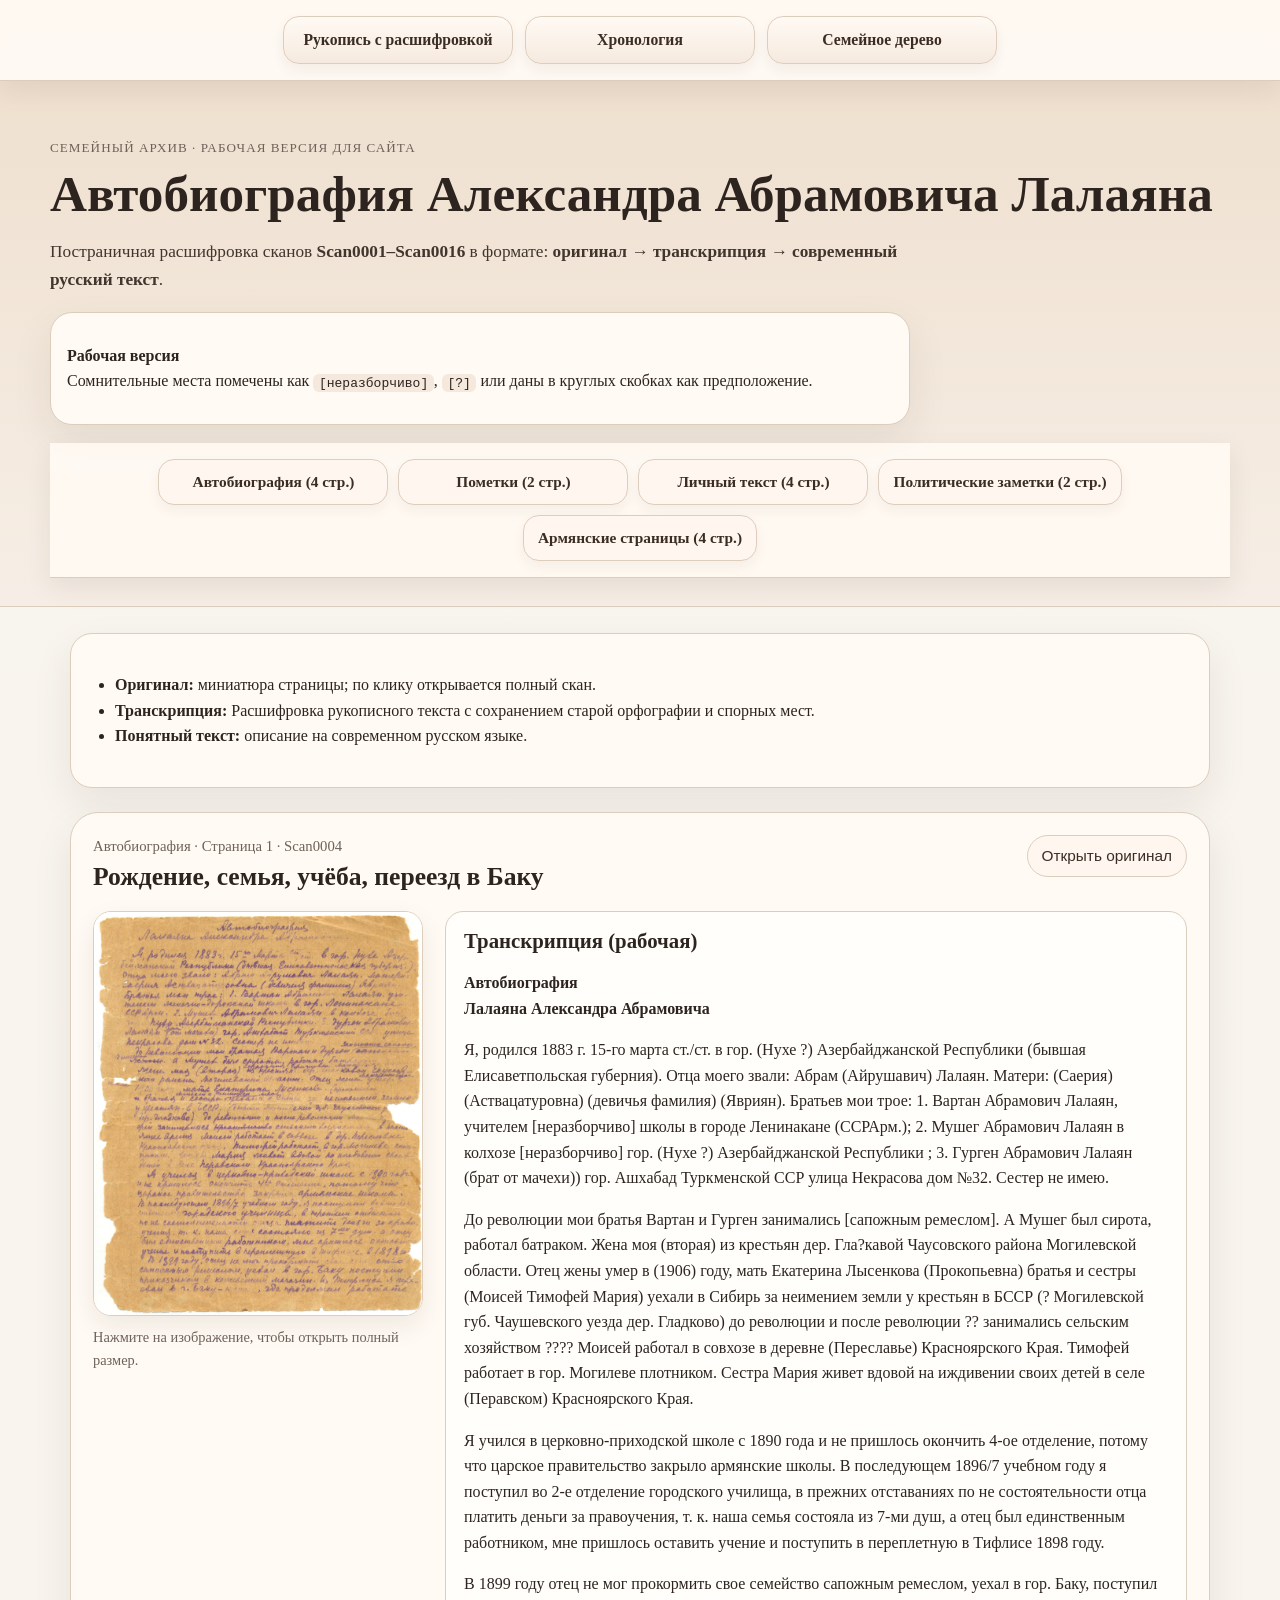
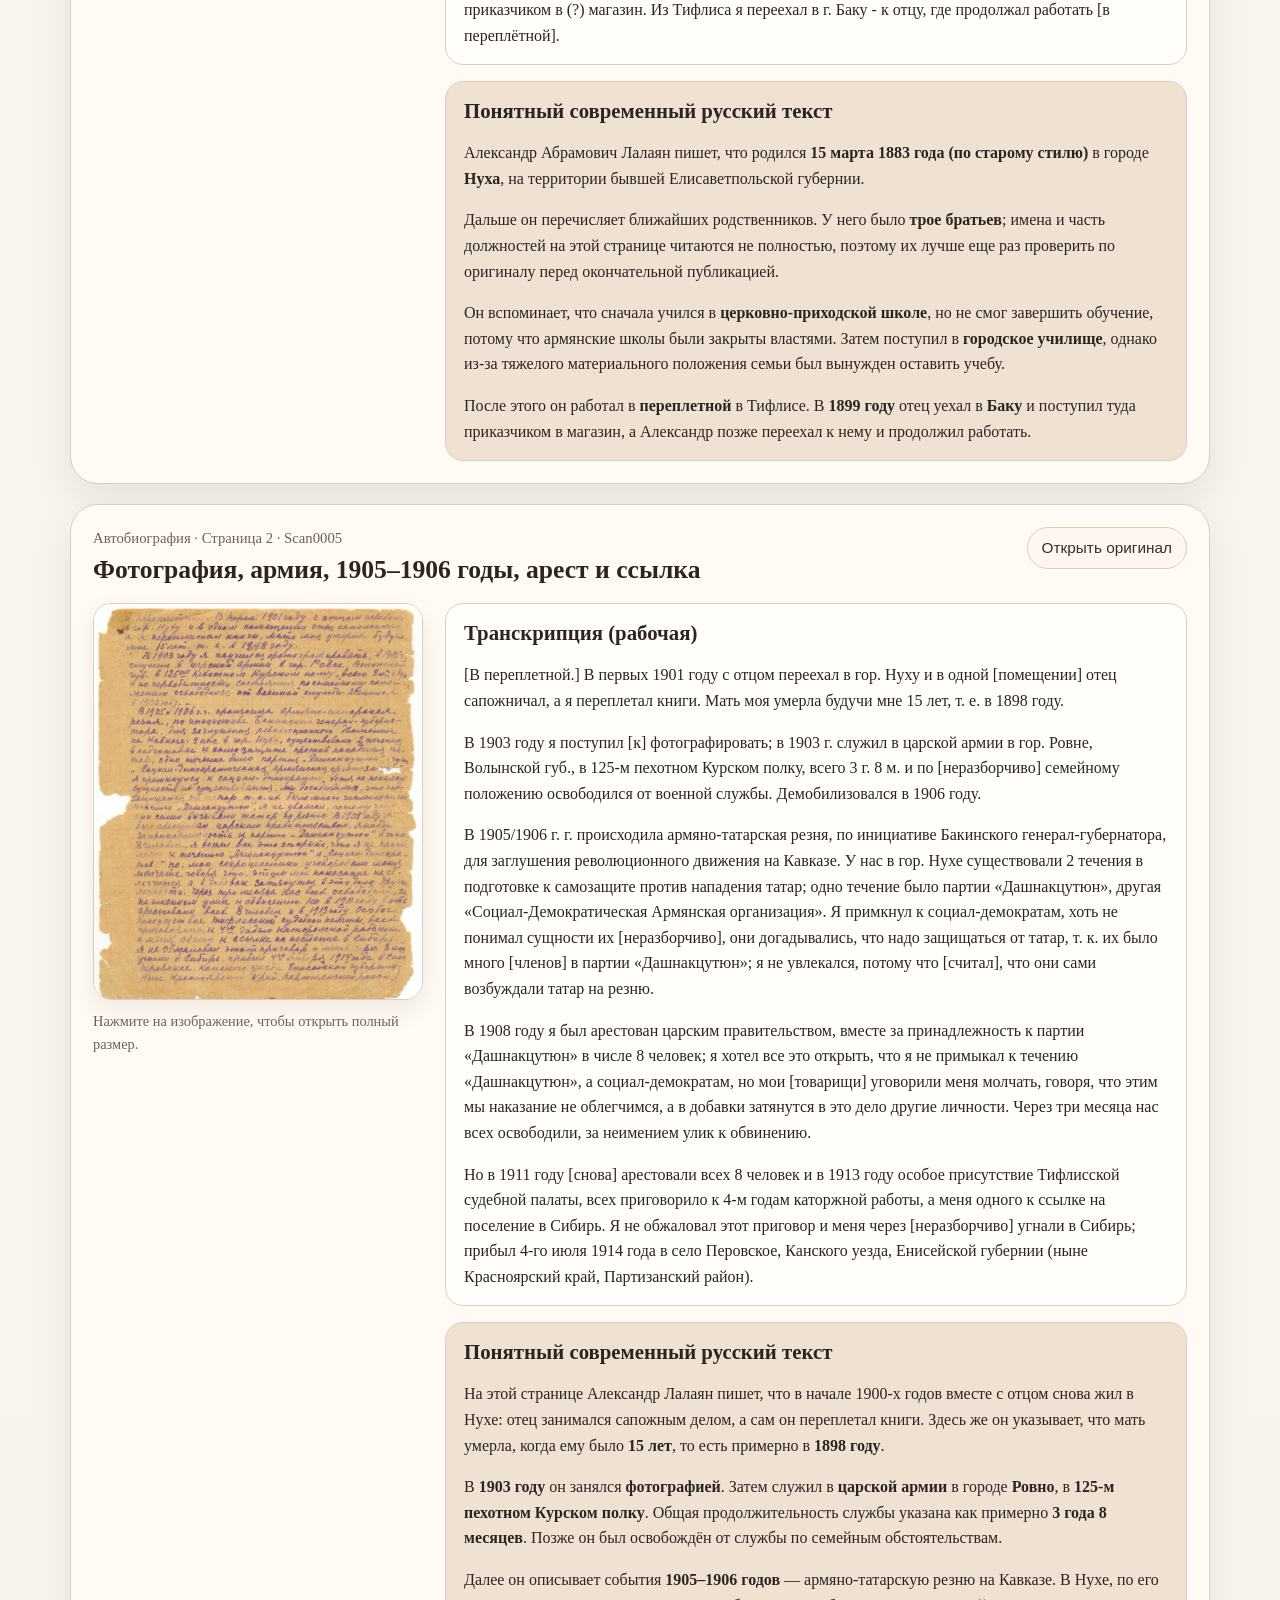
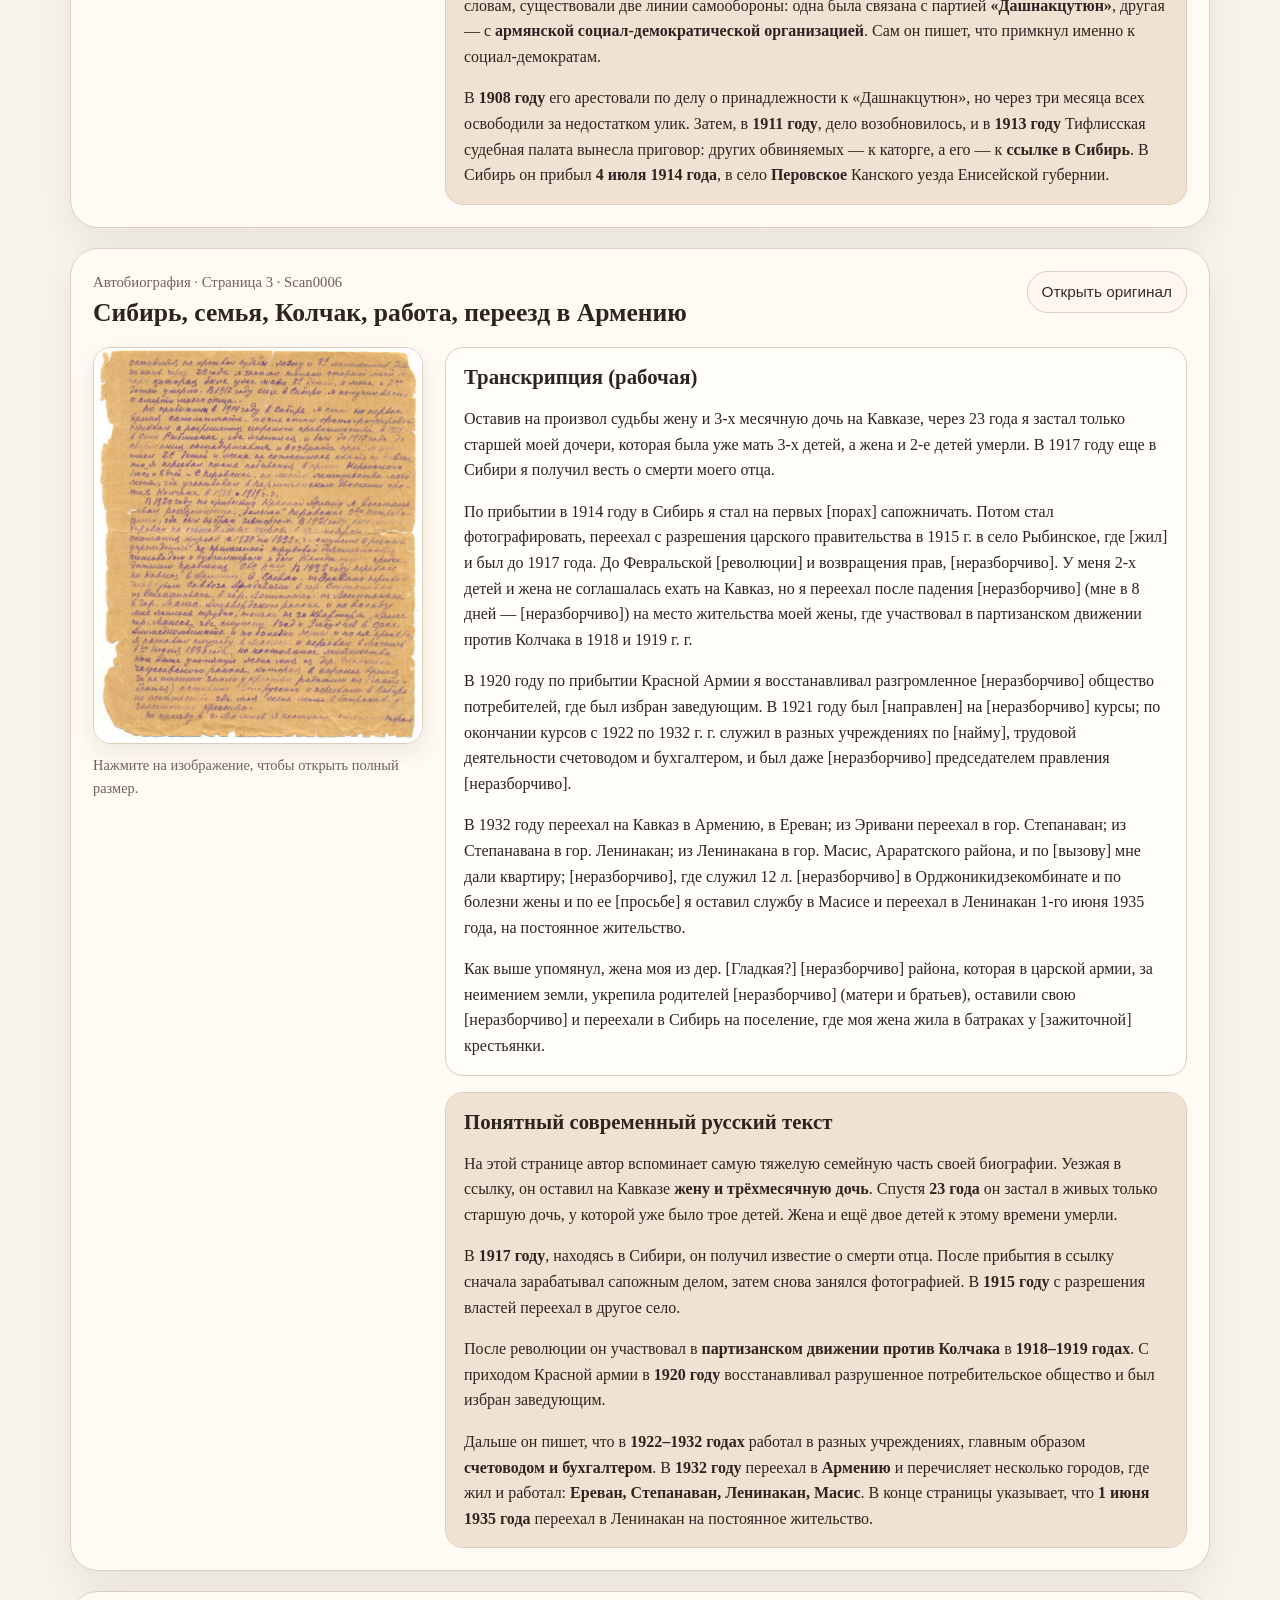
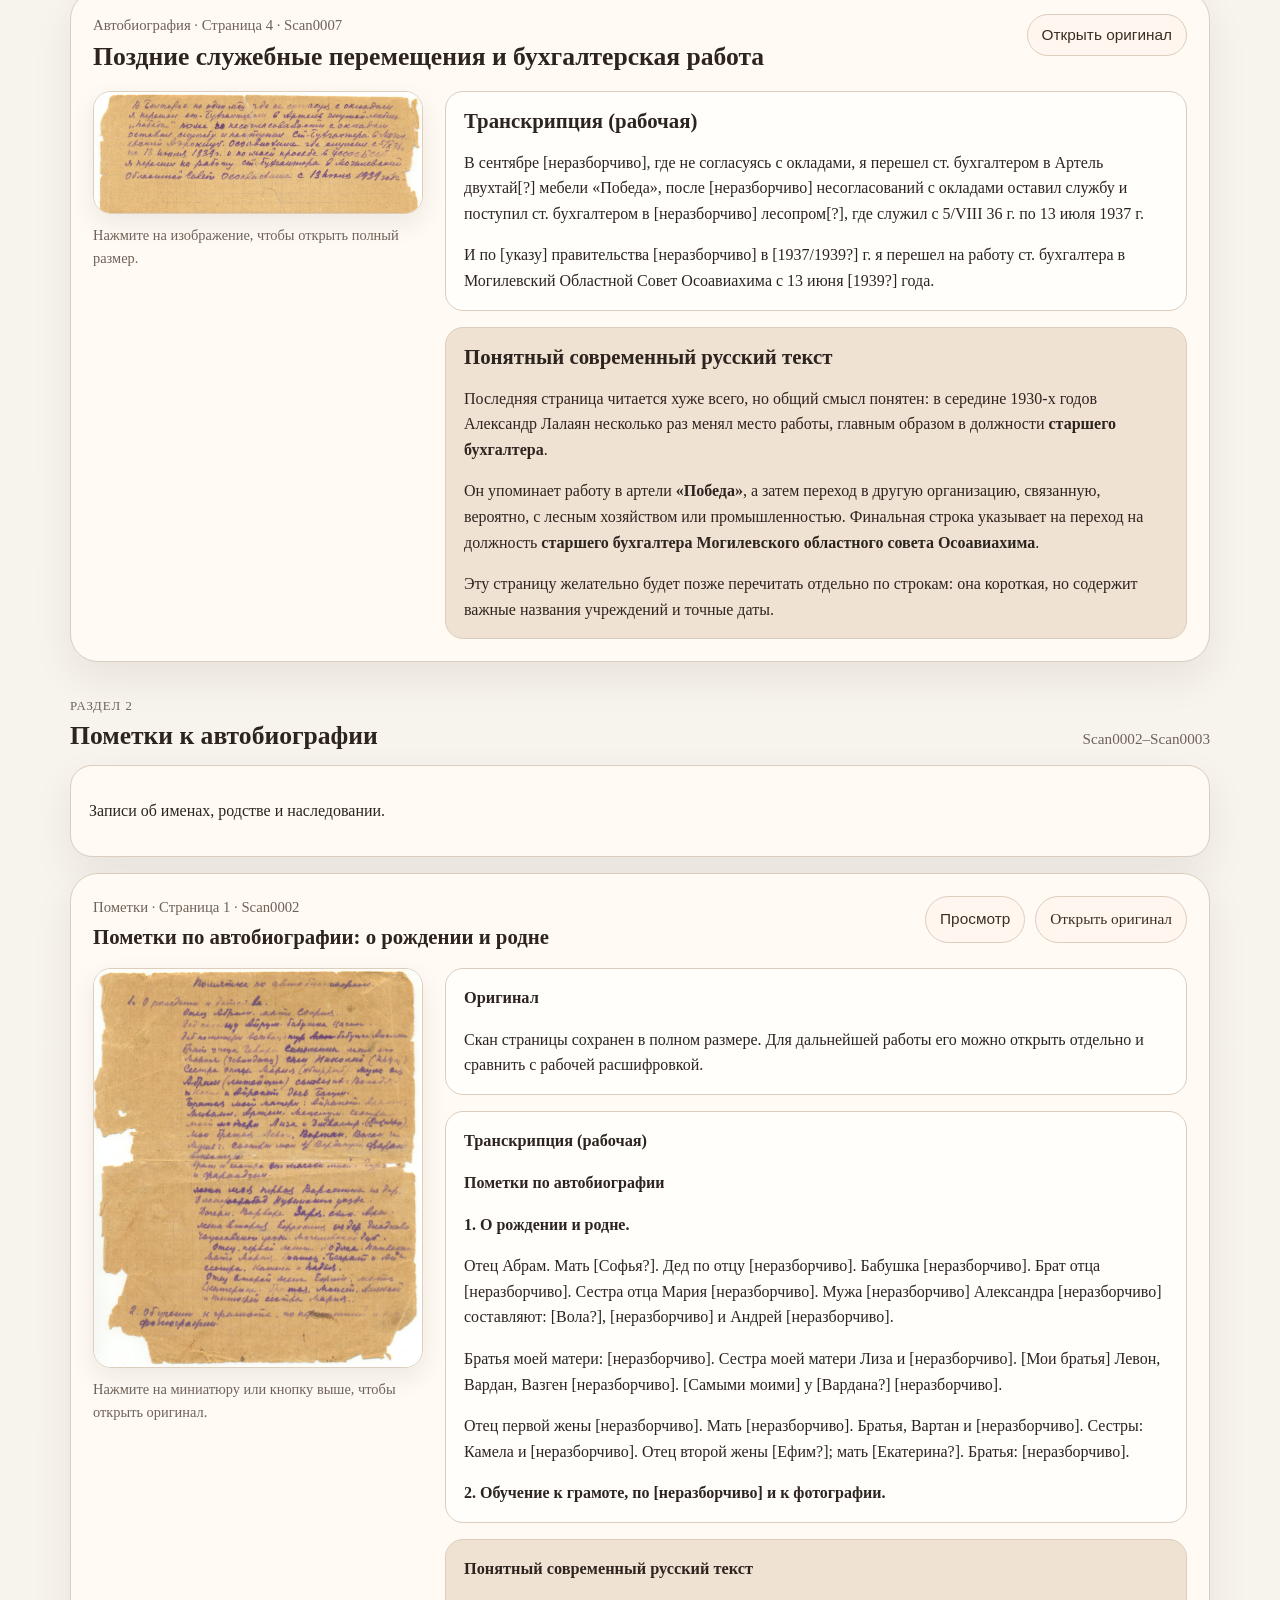
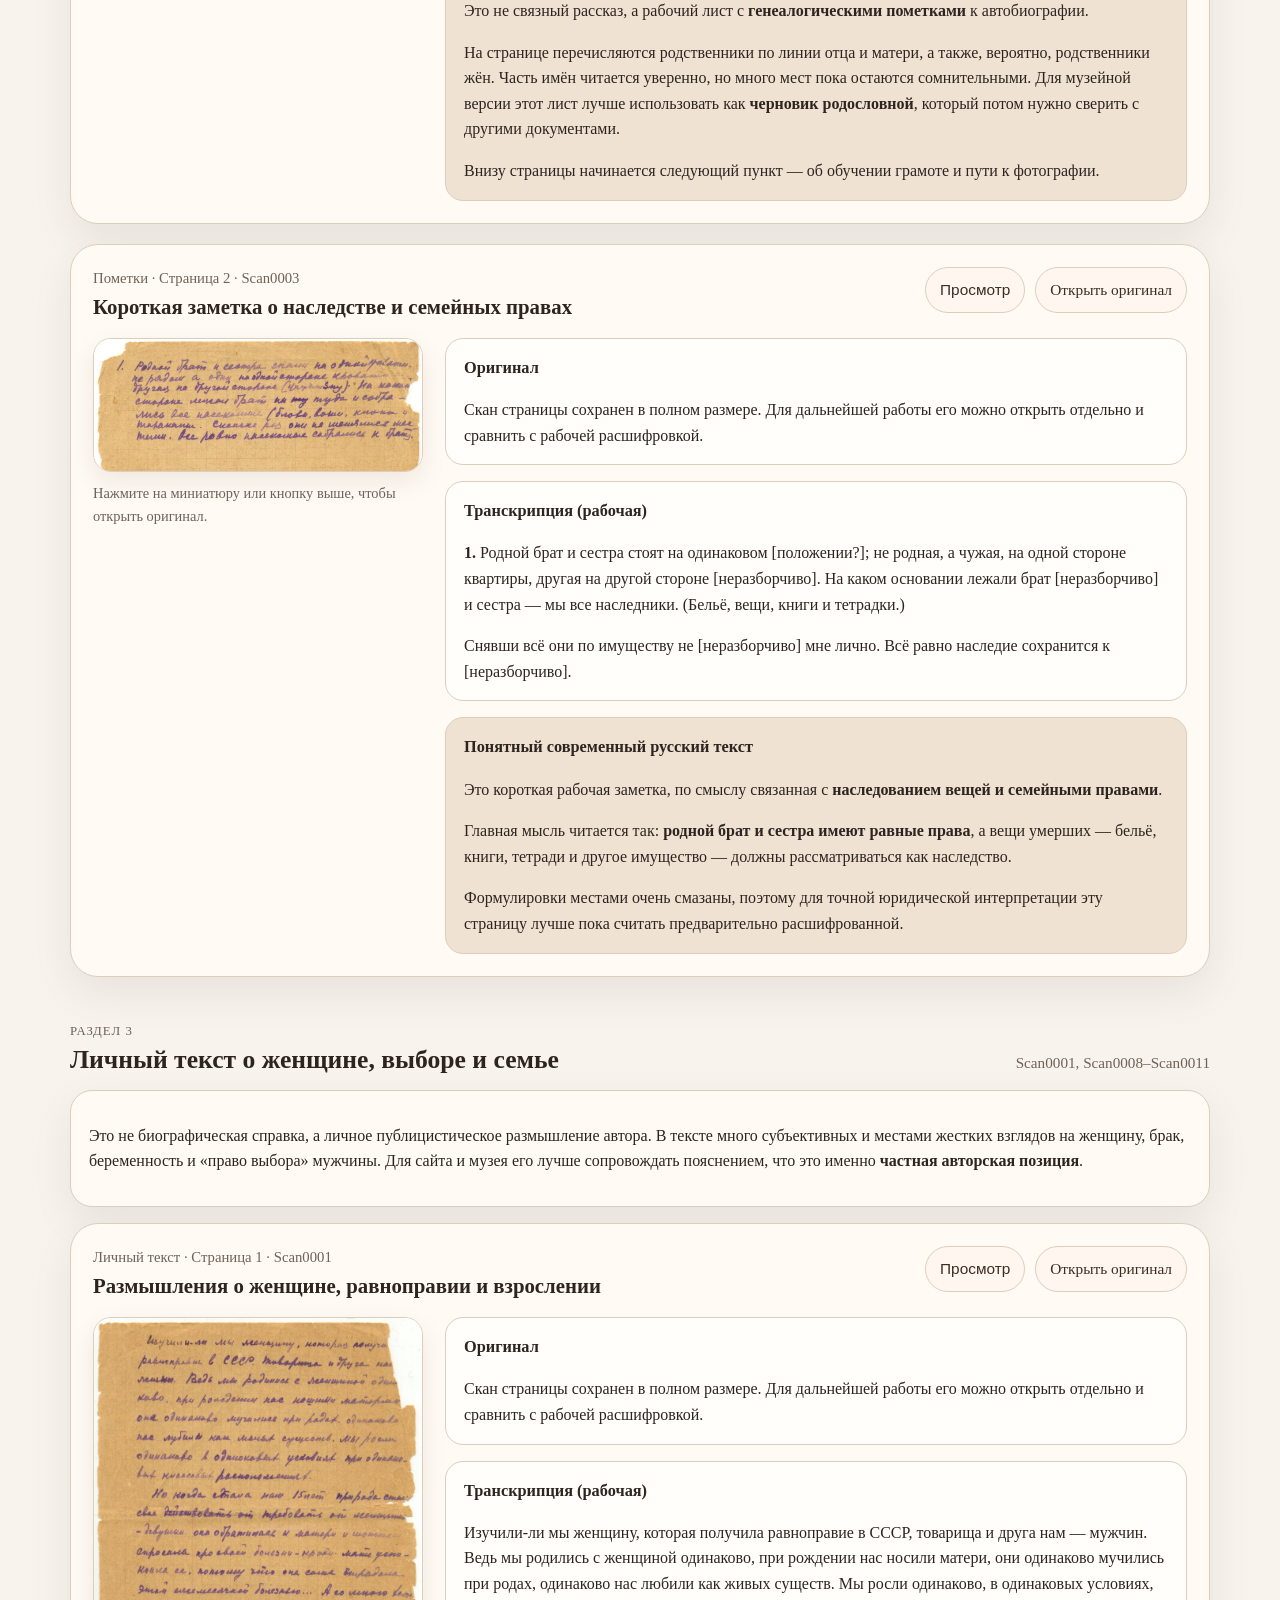
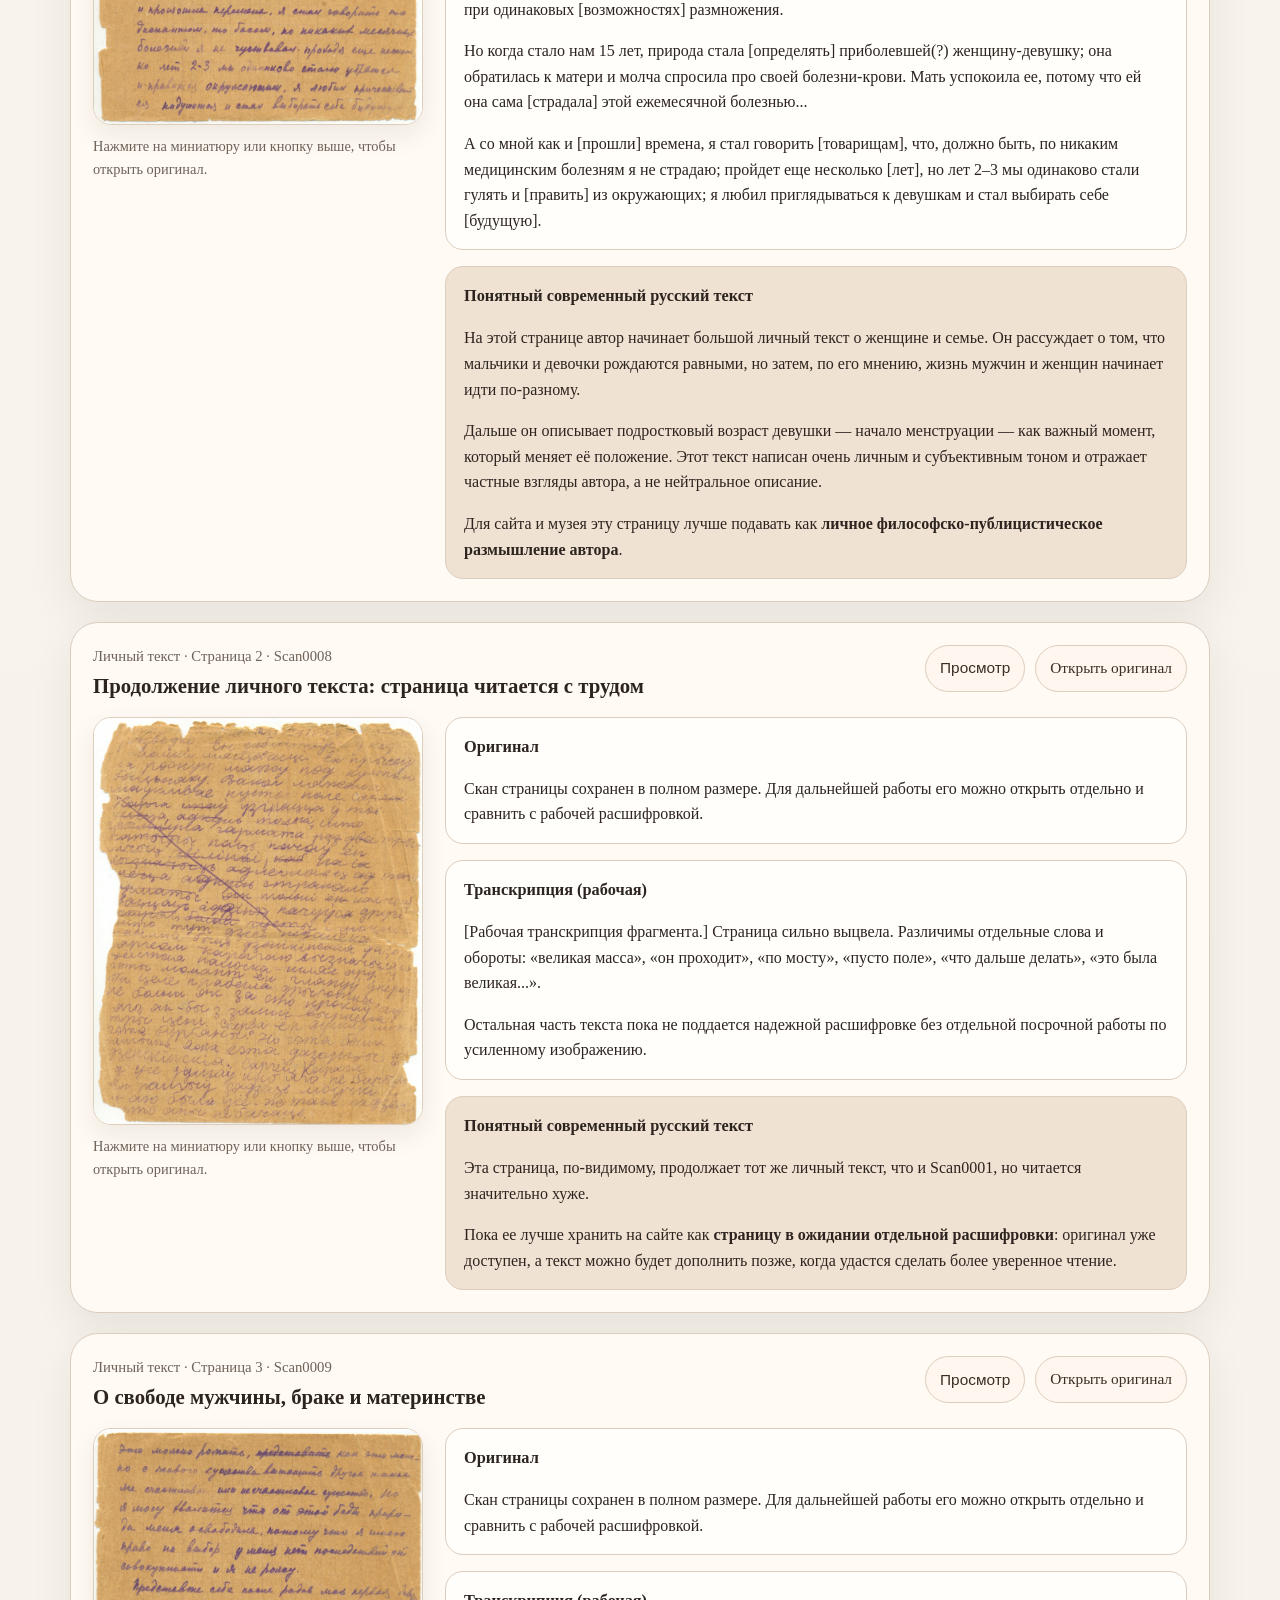
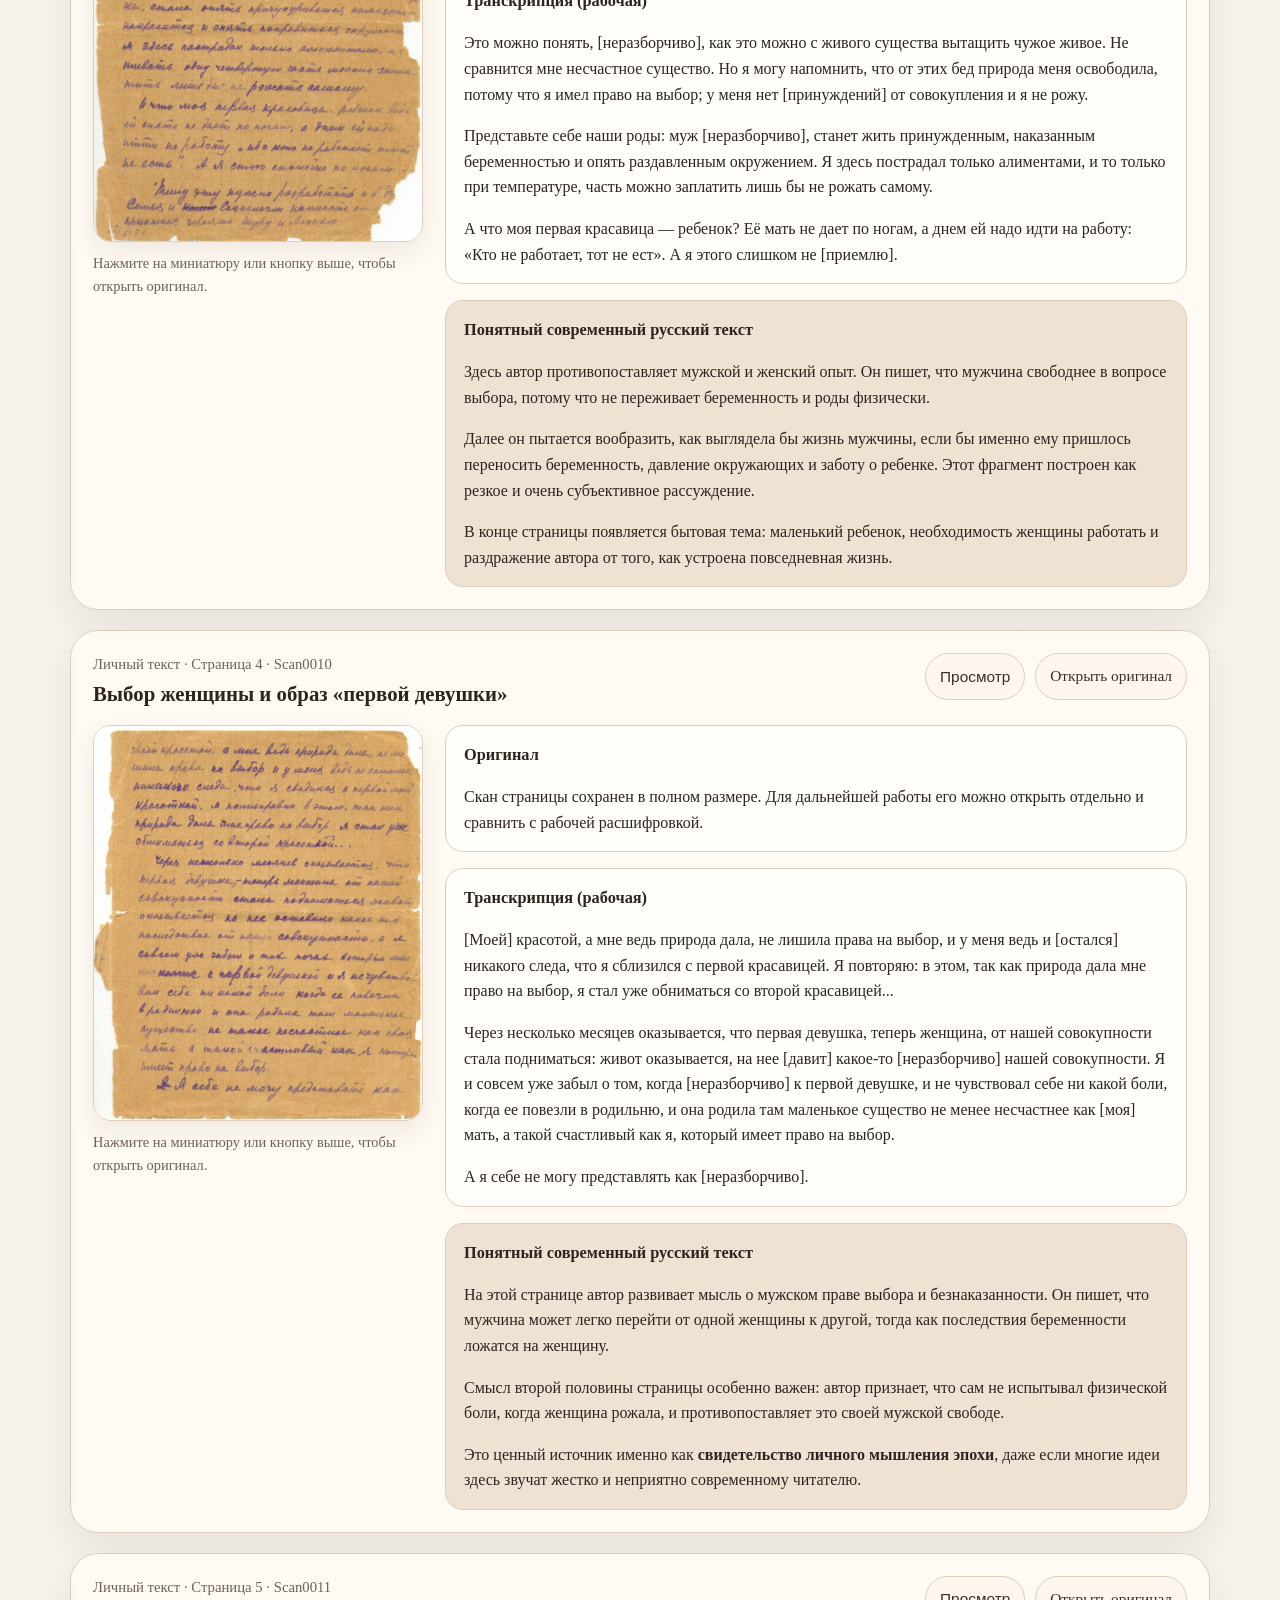
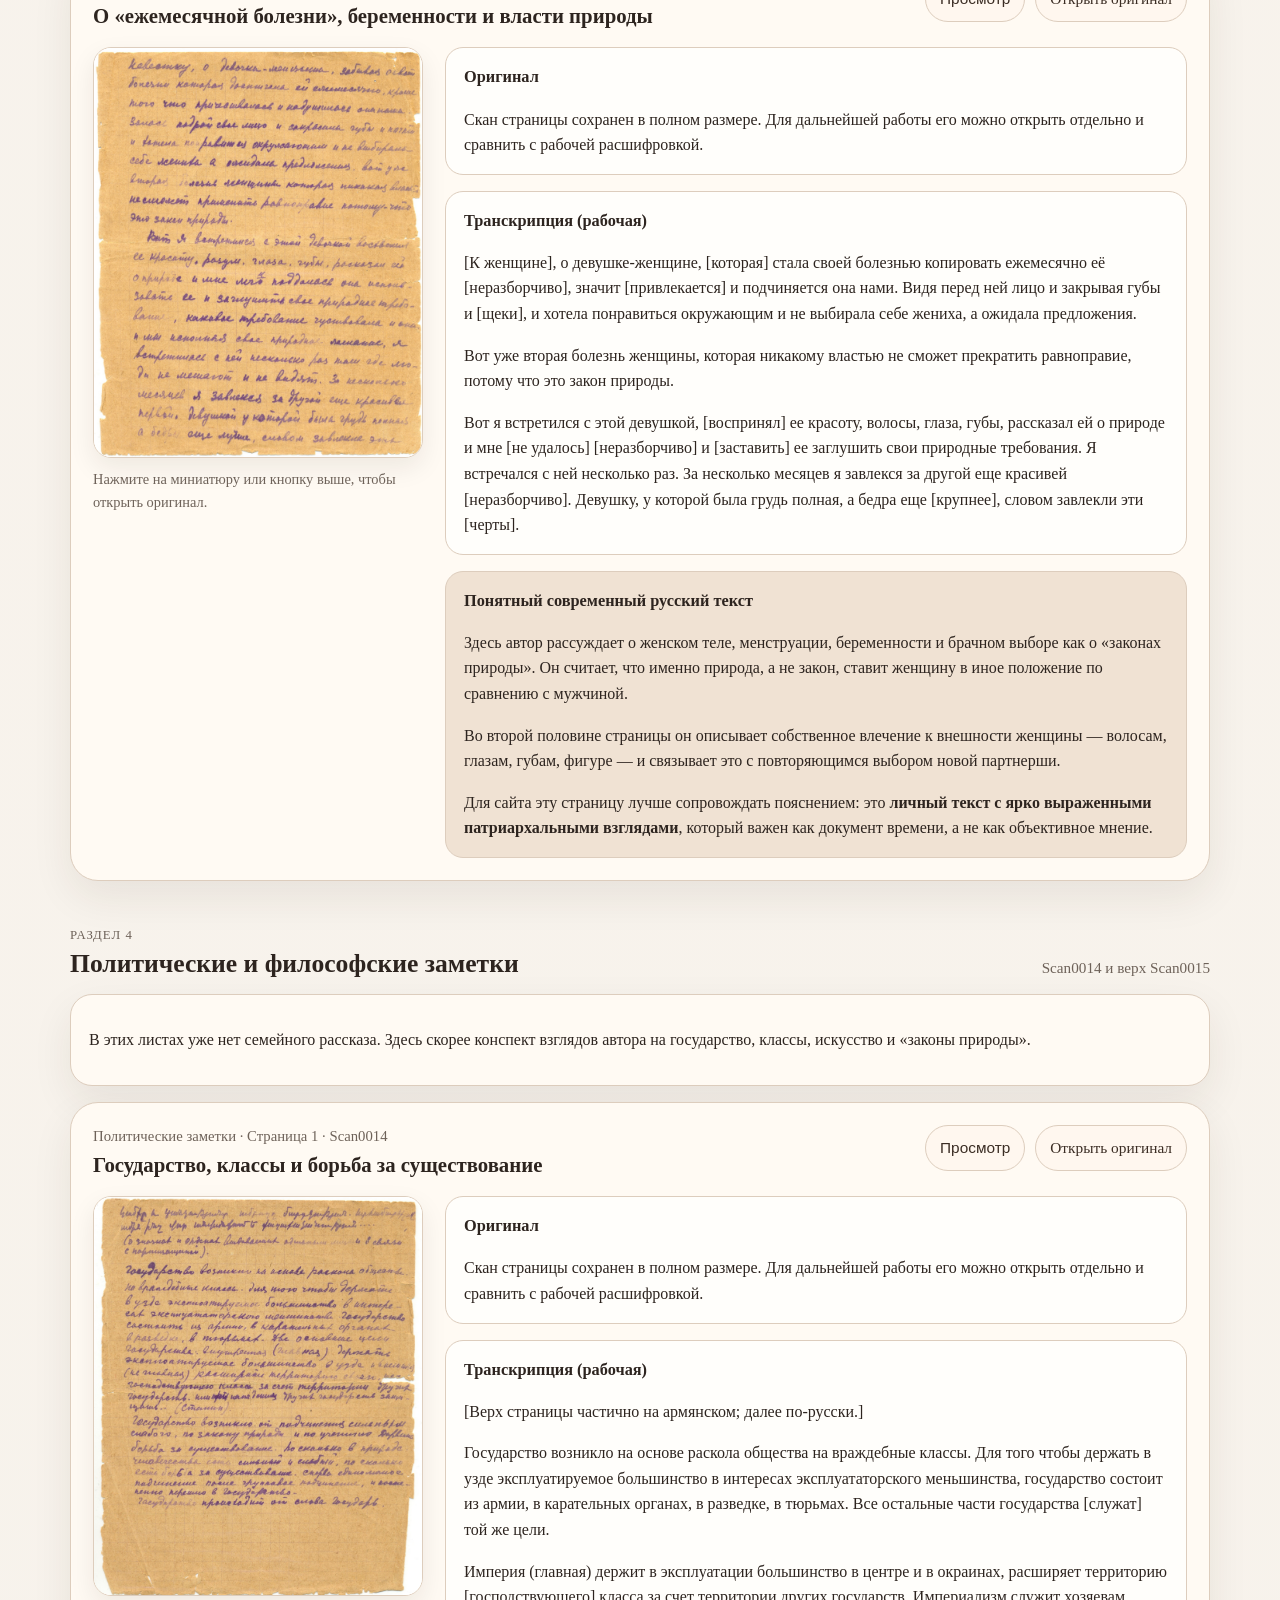
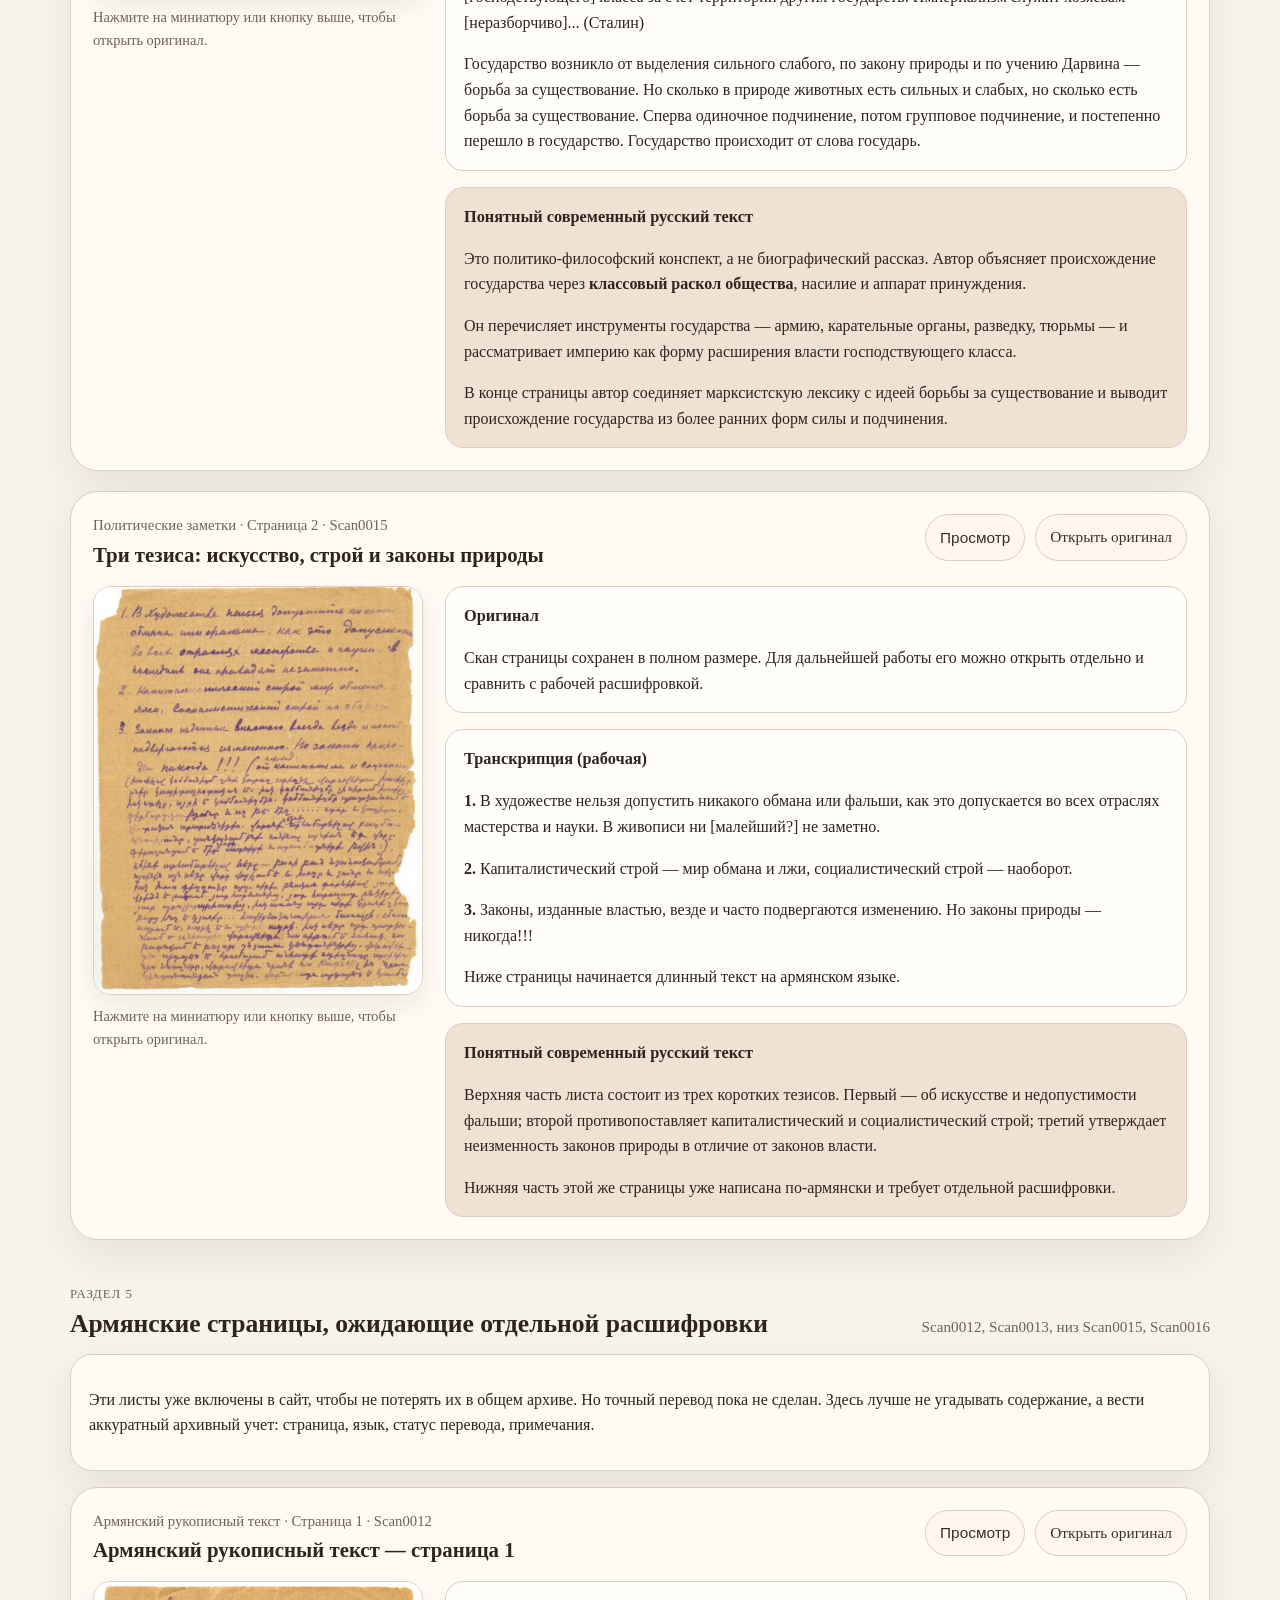
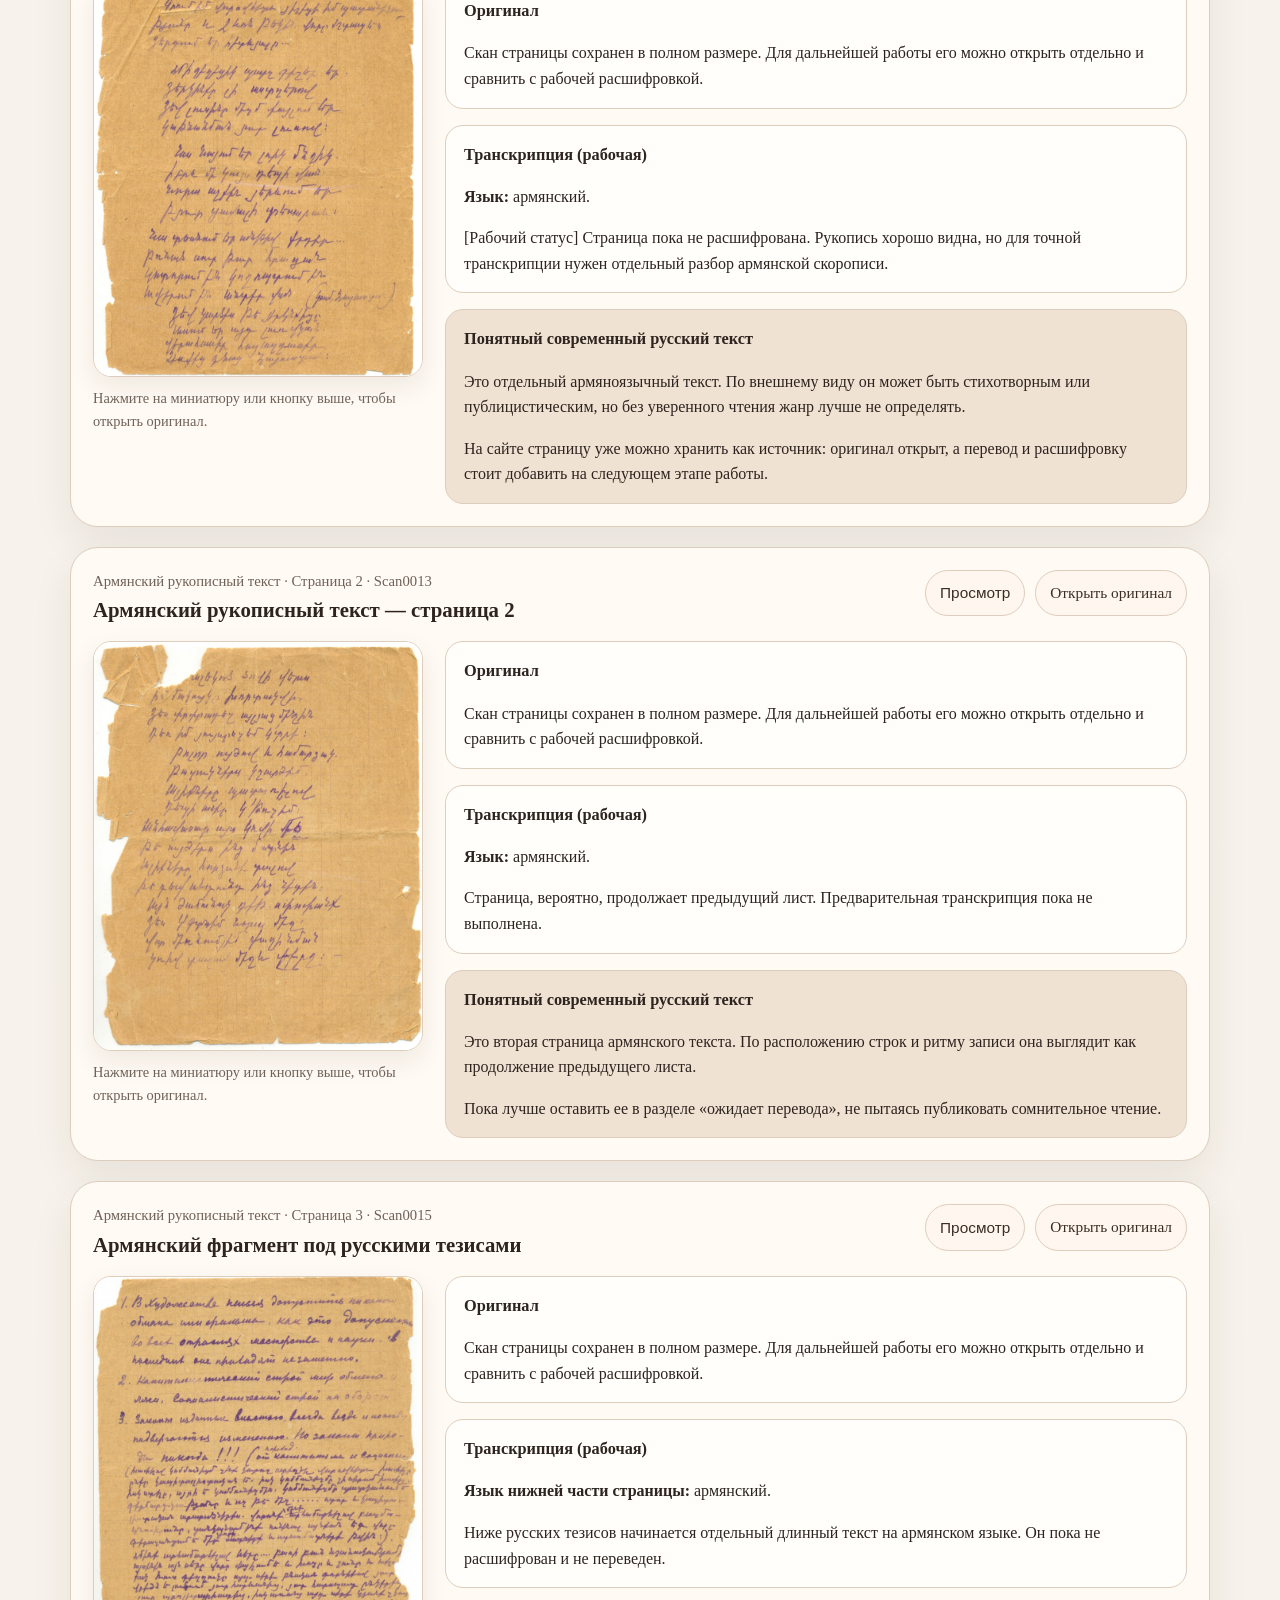
==== commit 2f348636: "updated Scan0004 text" ====
--- a/index.html
+++ b/index.html
@@ -9,7 +9,7 @@
   <body>
     <nav class="top-nav" aria-label="Основная навигация">
       <a href="index.html">Рукопись с расшифровкой</a>
-      <a href="chronology.html">Хронология жизни</a>
+      <a href="chronology.html">Хронология</a>
       <a href="people.html">Семейное дерево</a>
     </nav>
     <header class="hero">
@@ -108,36 +108,30 @@
                 Туркменской ССР улица Некрасова дом №32. Сестер не имею.
               </p>
               <p>
-                До революции мои братья Вартан и Гурген занимались (само?). А
-                Мушег был (?), работал батраком [неразборчиво] работником
-                [неразборчиво]. Отец [неразборчиво] логическим образованием.
-                Отец меня с 1890 г. начал [неразборчиво] писать. [Строительство]
-                [неразборчиво] и [неразборчиво] [неразборчиво] [неразборчиво]
-                земли у уездных г. ССР. [Жили] [неразборчиво] г. [неразборчиво].
-              </p>
-              <p>
-                До революции и после революции мать моей занималась
-                исключительно сельским хозяйством. В нашем доме Армяне моей
-                работали; в о[д]ное [время] в дер. [неразборчиво] Красноярского
-                края, [неразборчиво] работала; в гор. [неразборчиво]
-                [неразборчиво], сестра Мария имела однажды по изготовлению
-                сап[ог?] детей в лице переведены Красноярского края
-                [неразборчиво].
+                До революции мои братья Вартан и Гурген занимались [сапожным
+                ремеслом]. А Мушег был сирота, работал батраком. Жена моя
+                (вторая) из крестьян дер. Гла?кавой Чаусовского района Могилевской области. 
+                Отец жены умер в (1906) году, мать Екатерина Лысенкова (Прокопьевна) 
+                братья и сестры (Моисей Тимофей Мария) уехали в Сибирь за неимением земли у крестьян в БССР
+                (? Могилевской губ. Чаушевского уезда дер. Гладково) до революции и после революции ?? занимались сельским хозяйством ????
+                Моисей работал в совхозе в деревне (Переславье) Красноярского Края. Тимофей работает в 
+                гор. Могилеве плотником. Сестра Мария живет вдовой на иждивении своих детей
+                в селе (Перавском) Красноярского Края.
               </p>
               <p>
                 Я учился в церковно-приходской школе с 1890 года и не пришлось
-                окончить 4-х отделение, потому что царское правительство закрыло
-                армянские школы. В последующем 1896/7 учебном году я поступил во
-                2-е отделение городского училища, в прежних отставаниях по
-                несемейственному опыту. Вследствие тяжести за право учения, т.
-                к. наша семья состояла из 7-ми душ, а отец был единственным
-                работником, мне пришлось оставить учение и поступить в
-                переплетную в Тифлисе.
-              </p>
-              <p>
-                В 1899 году отец не мог прокормить семью, [самовольно] решился,
-                уехал в гор. Баку, поступил приказчиком в комиссионный магазин.
-                Из Тифлиса я переехал в г. Баку к отцу, где продолжал работать
+                окончить 4-ое отделение, потому что царское правительство
+                закрыло армянские школы. В последующем 1896/7 учебном году я
+                поступил во 2-е отделение городского училища, в прежних
+                отставаниях по не состоятельности отца платить деньги за
+                правоучения, т. к. наша семья состояла из 7-ми душ, а отец был
+                единственным работником, мне пришлось оставить учение и
+                поступить в переплетную в Тифлисе 1898 году.
+              </p>
+              <p>
+                В 1899 году отец не мог прокормить свое семейство сапожным
+                ремеслом, уехал в гор. Баку, поступил приказчиком в (?) магазин.
+                Из Тифлиса я переехал в г. Баку - к отцу, где продолжал работать
                 [в переплётной].
               </p>
             </article>
@@ -522,7 +516,7 @@
                 href="images/Scan0002.jpg"
                 target="_blank"
                 rel="noopener"
-                >Открыть файл</a
+                >Открыть оригинал</a
               >
             </div>
           </div>
@@ -617,7 +611,7 @@
                 href="images/Scan0003.jpg"
                 target="_blank"
                 rel="noopener"
-                >Открыть файл</a
+                >Открыть оригинал</a
               >
             </div>
           </div>
@@ -716,7 +710,7 @@
                 href="images/Scan0001.jpg"
                 target="_blank"
                 rel="noopener"
-                >Открыть файл</a
+                >Открыть оригинал</a
               >
             </div>
           </div>
@@ -810,7 +804,7 @@
                 href="images/Scan0008.jpg"
                 target="_blank"
                 rel="noopener"
-                >Открыть файл</a
+                >Открыть оригинал</a
               >
             </div>
           </div>
@@ -884,7 +878,7 @@
                 href="images/Scan0009.jpg"
                 target="_blank"
                 rel="noopener"
-                >Открыть файл</a
+                >Открыть оригинал</a
               >
             </div>
           </div>
@@ -973,7 +967,7 @@
                 href="images/Scan0010.jpg"
                 target="_blank"
                 rel="noopener"
-                >Открыть файл</a
+                >Открыть оригинал</a
               >
             </div>
           </div>
@@ -1062,7 +1056,7 @@
                 href="images/Scan0011.jpg"
                 target="_blank"
                 rel="noopener"
-                >Открыть файл</a
+                >Открыть оригинал</a
               >
             </div>
           </div>
@@ -1174,7 +1168,7 @@
                 href="images/Scan0014.jpg"
                 target="_blank"
                 rel="noopener"
-                >Открыть файл</a
+                >Открыть оригинал</a
               >
             </div>
           </div>
@@ -1269,7 +1263,7 @@
                 href="images/Scan0015.jpg"
                 target="_blank"
                 rel="noopener"
-                >Открыть файл</a
+                >Открыть оригинал</a
               >
             </div>
           </div>
@@ -1369,7 +1363,7 @@
                 href="images/Scan0012.jpg"
                 target="_blank"
                 rel="noopener"
-                >Открыть файл</a
+                >Открыть оригинал</a
               >
             </div>
           </div>
@@ -1441,7 +1435,7 @@
                 href="images/Scan0013.jpg"
                 target="_blank"
                 rel="noopener"
-                >Открыть файл</a
+                >Открыть оригинал</a
               >
             </div>
           </div>
@@ -1510,7 +1504,7 @@
                 href="images/Scan0015.jpg"
                 target="_blank"
                 rel="noopener"
-                >Открыть файл</a
+                >Открыть оригинал</a
               >
             </div>
           </div>
@@ -1580,7 +1574,7 @@
                 href="images/Scan0016.jpg"
                 target="_blank"
                 rel="noopener"
-                >Открыть файл</a
+                >Открыть оригинал</a
               >
             </div>
           </div>
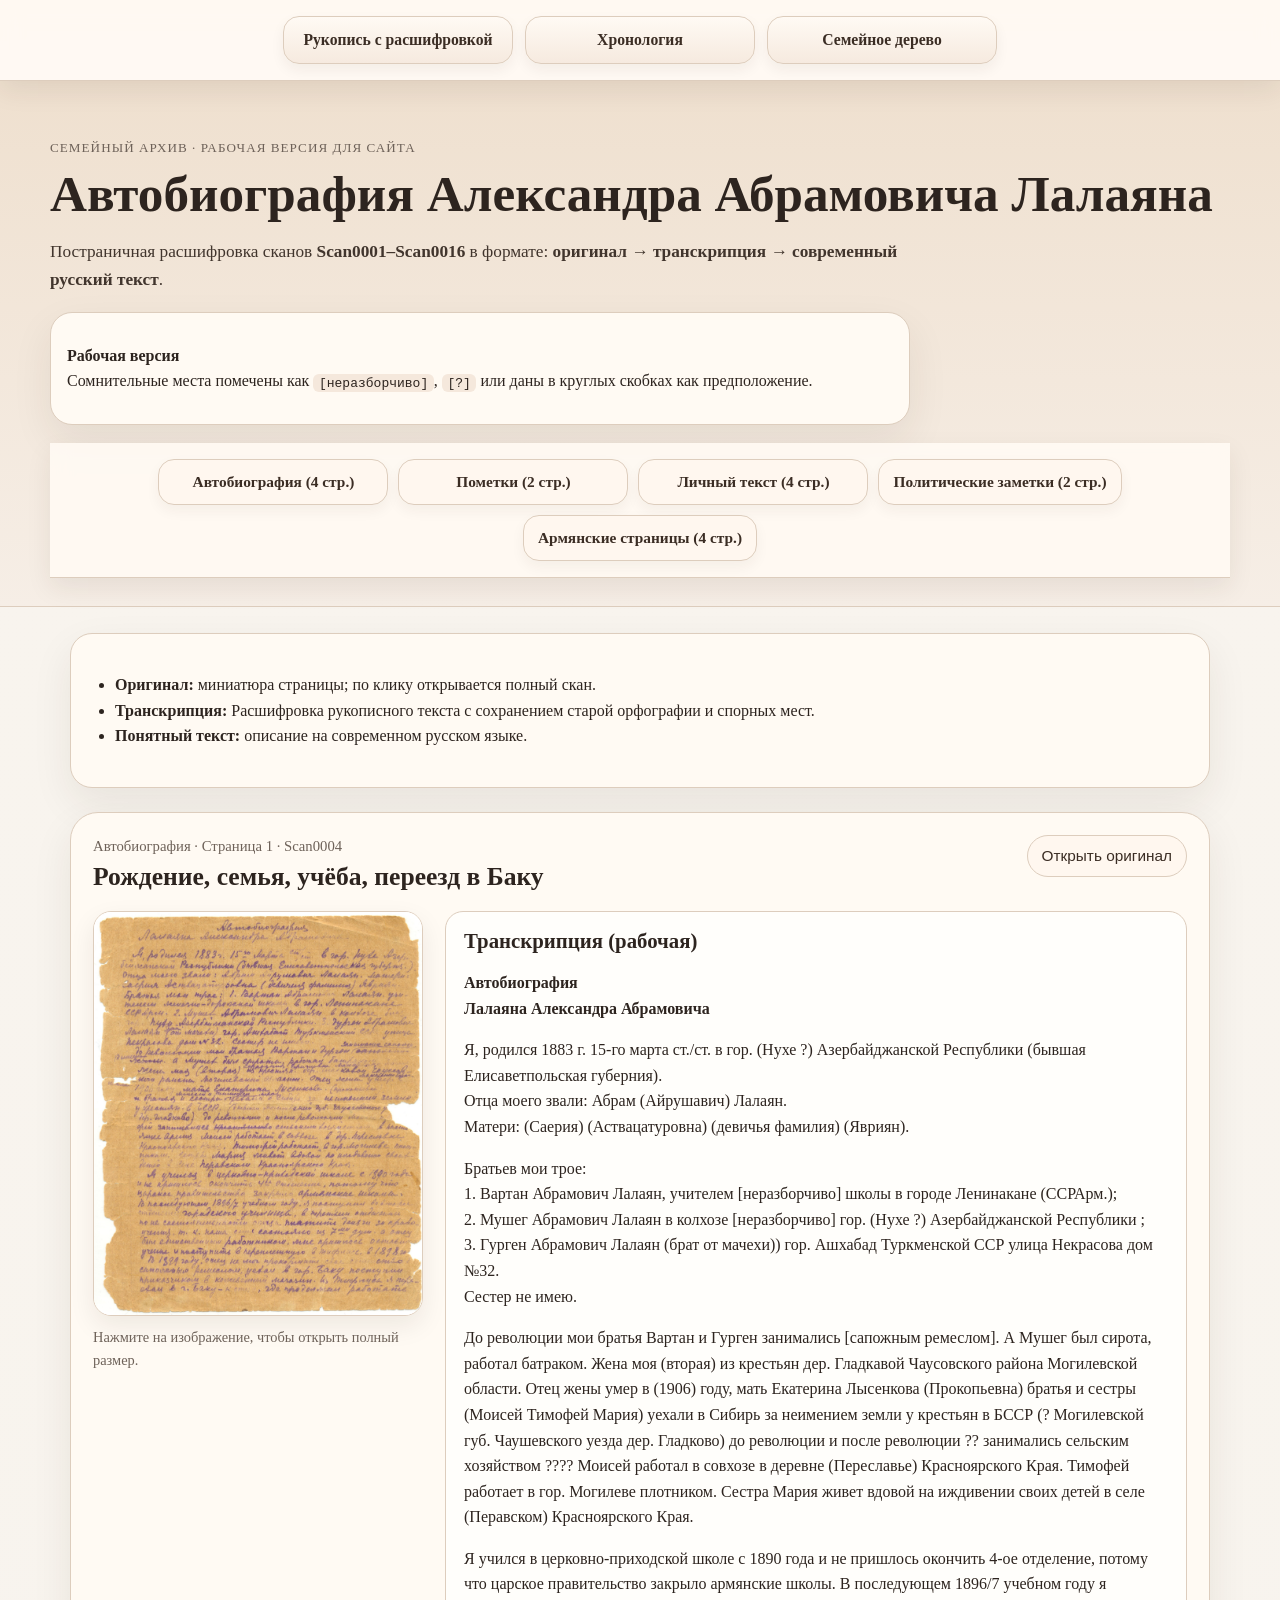
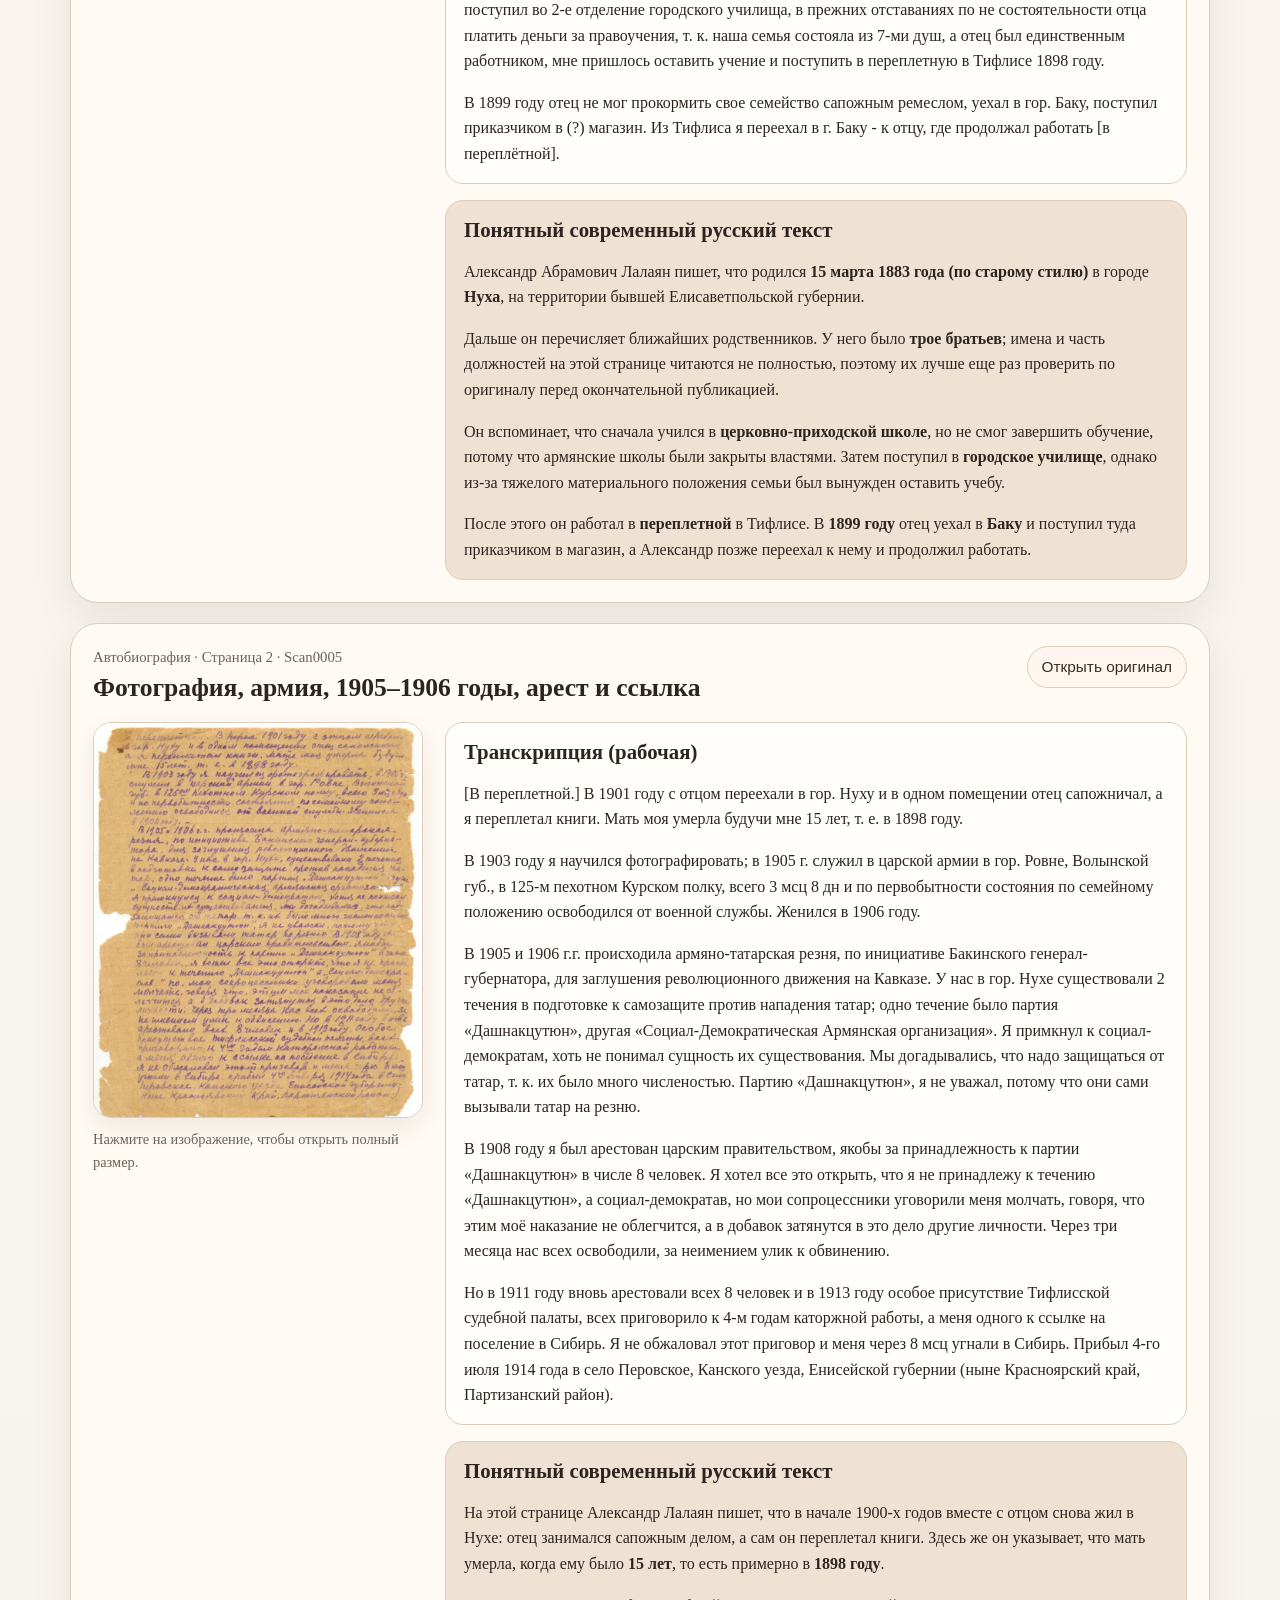
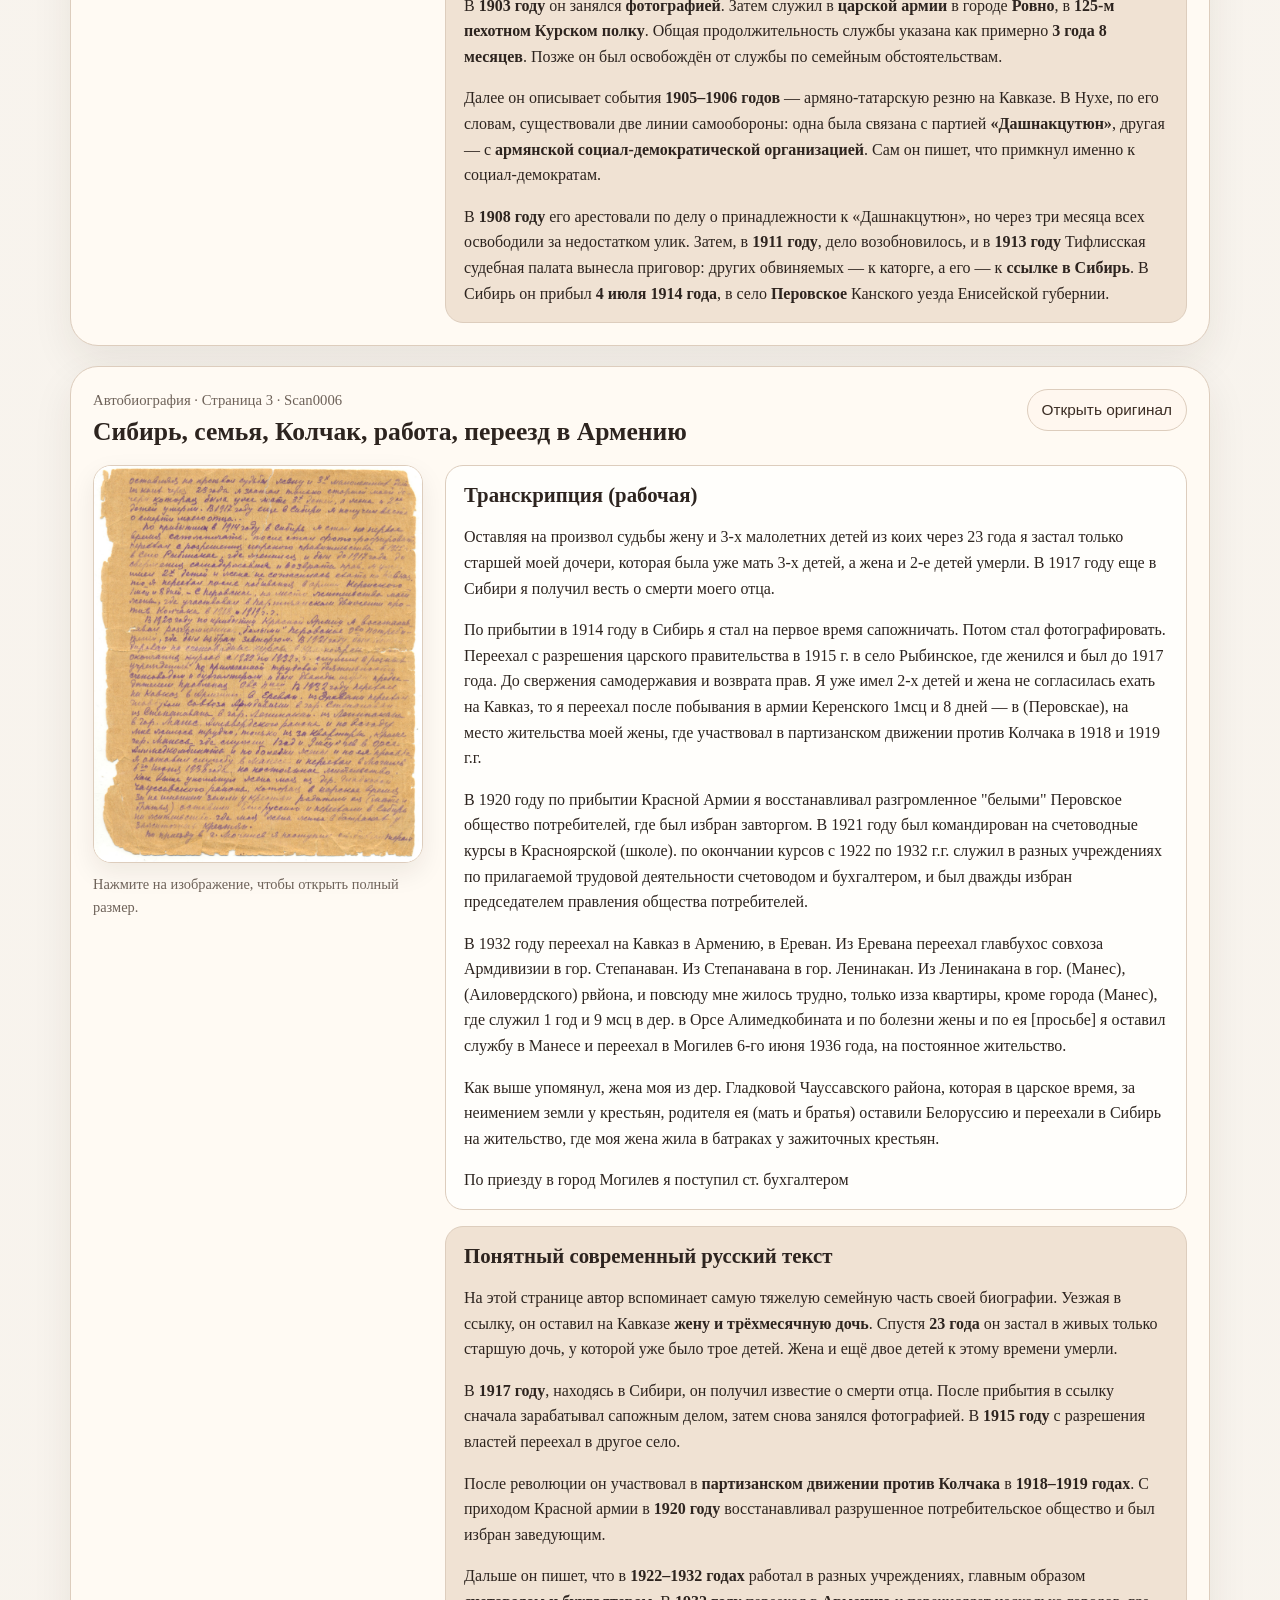
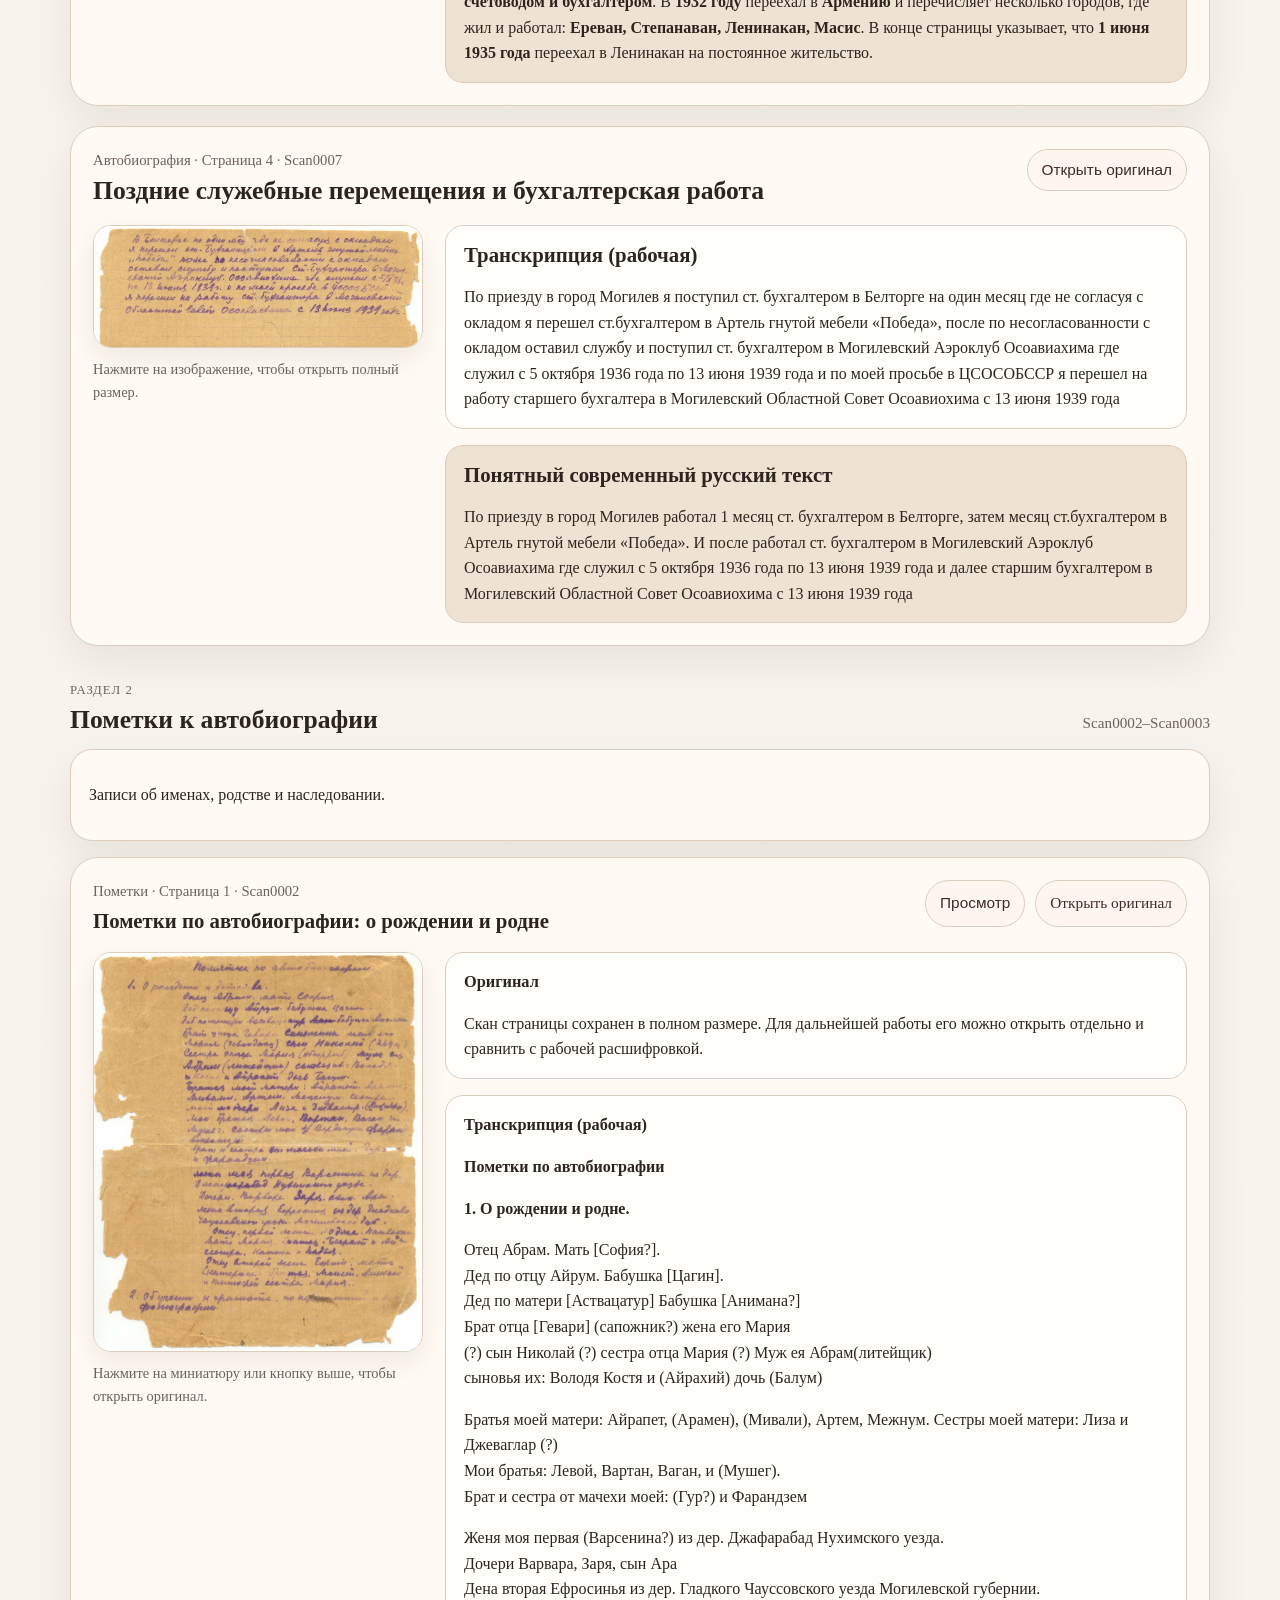
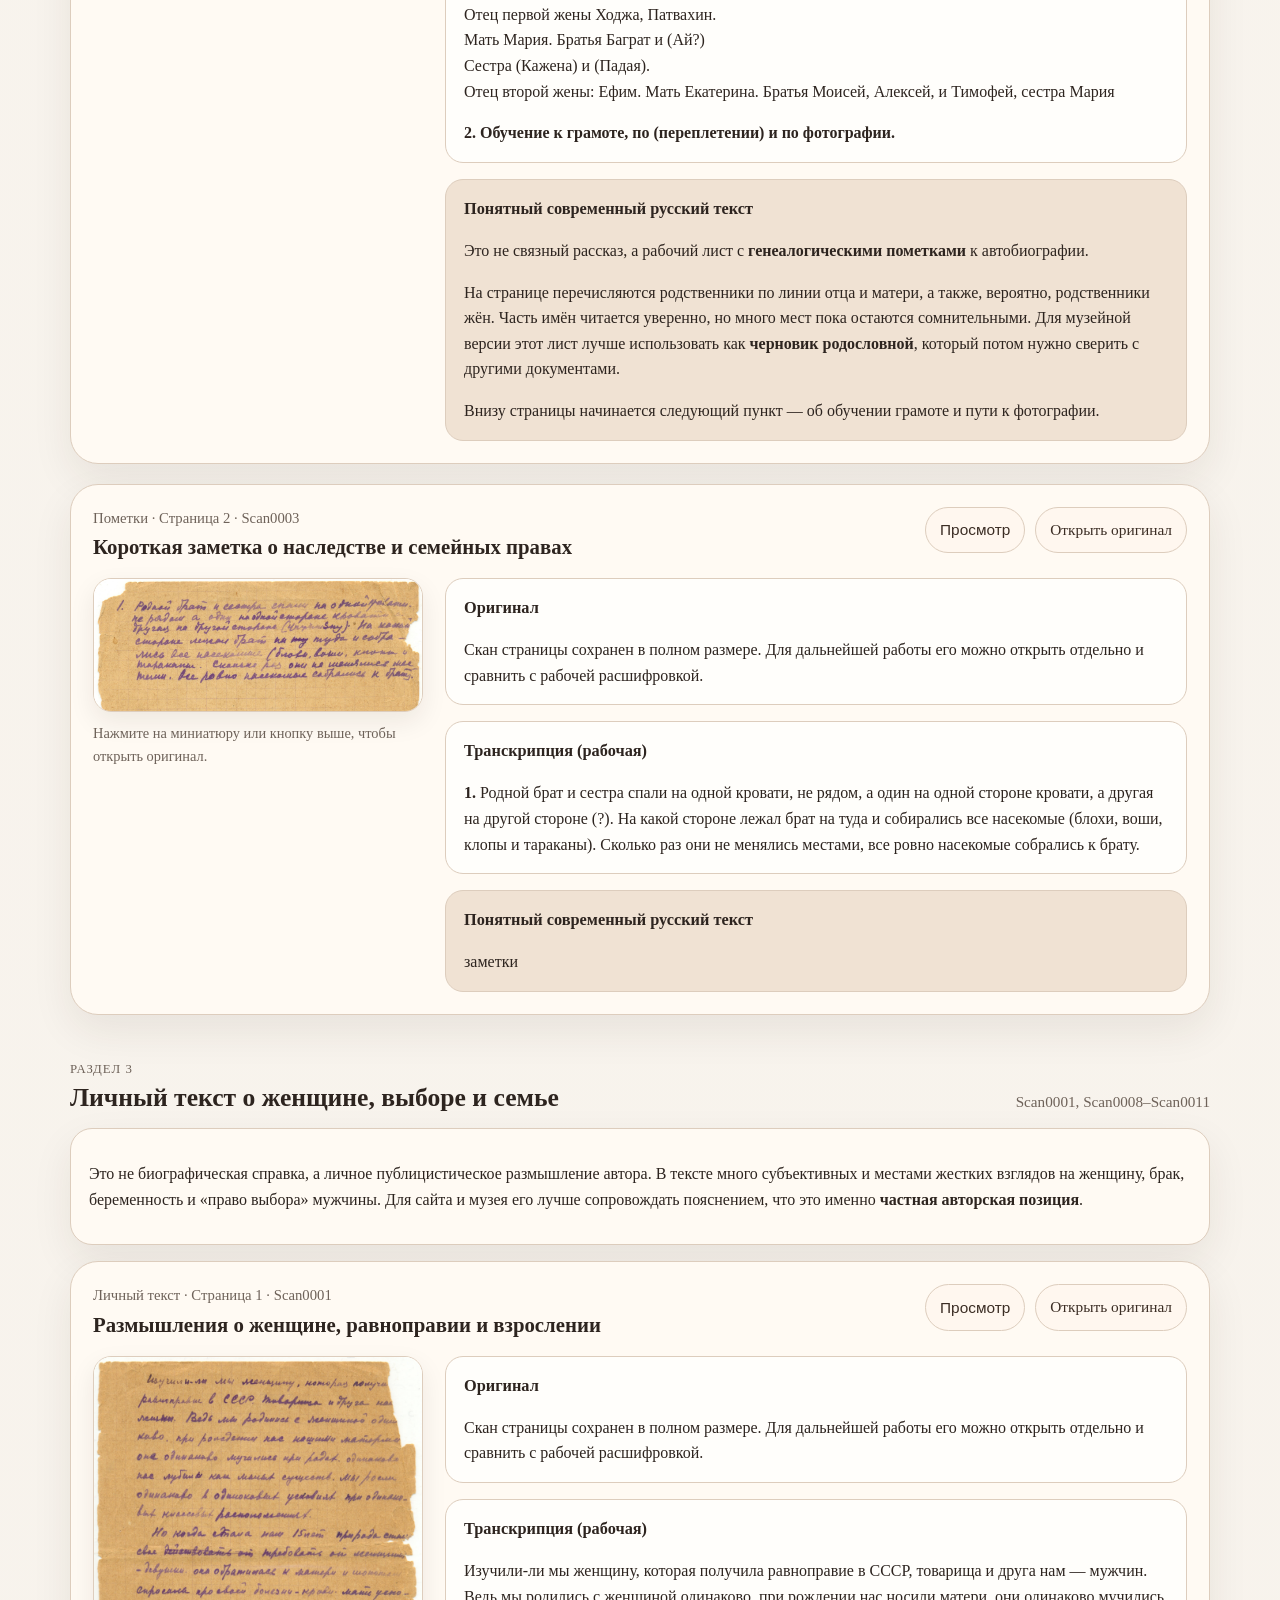
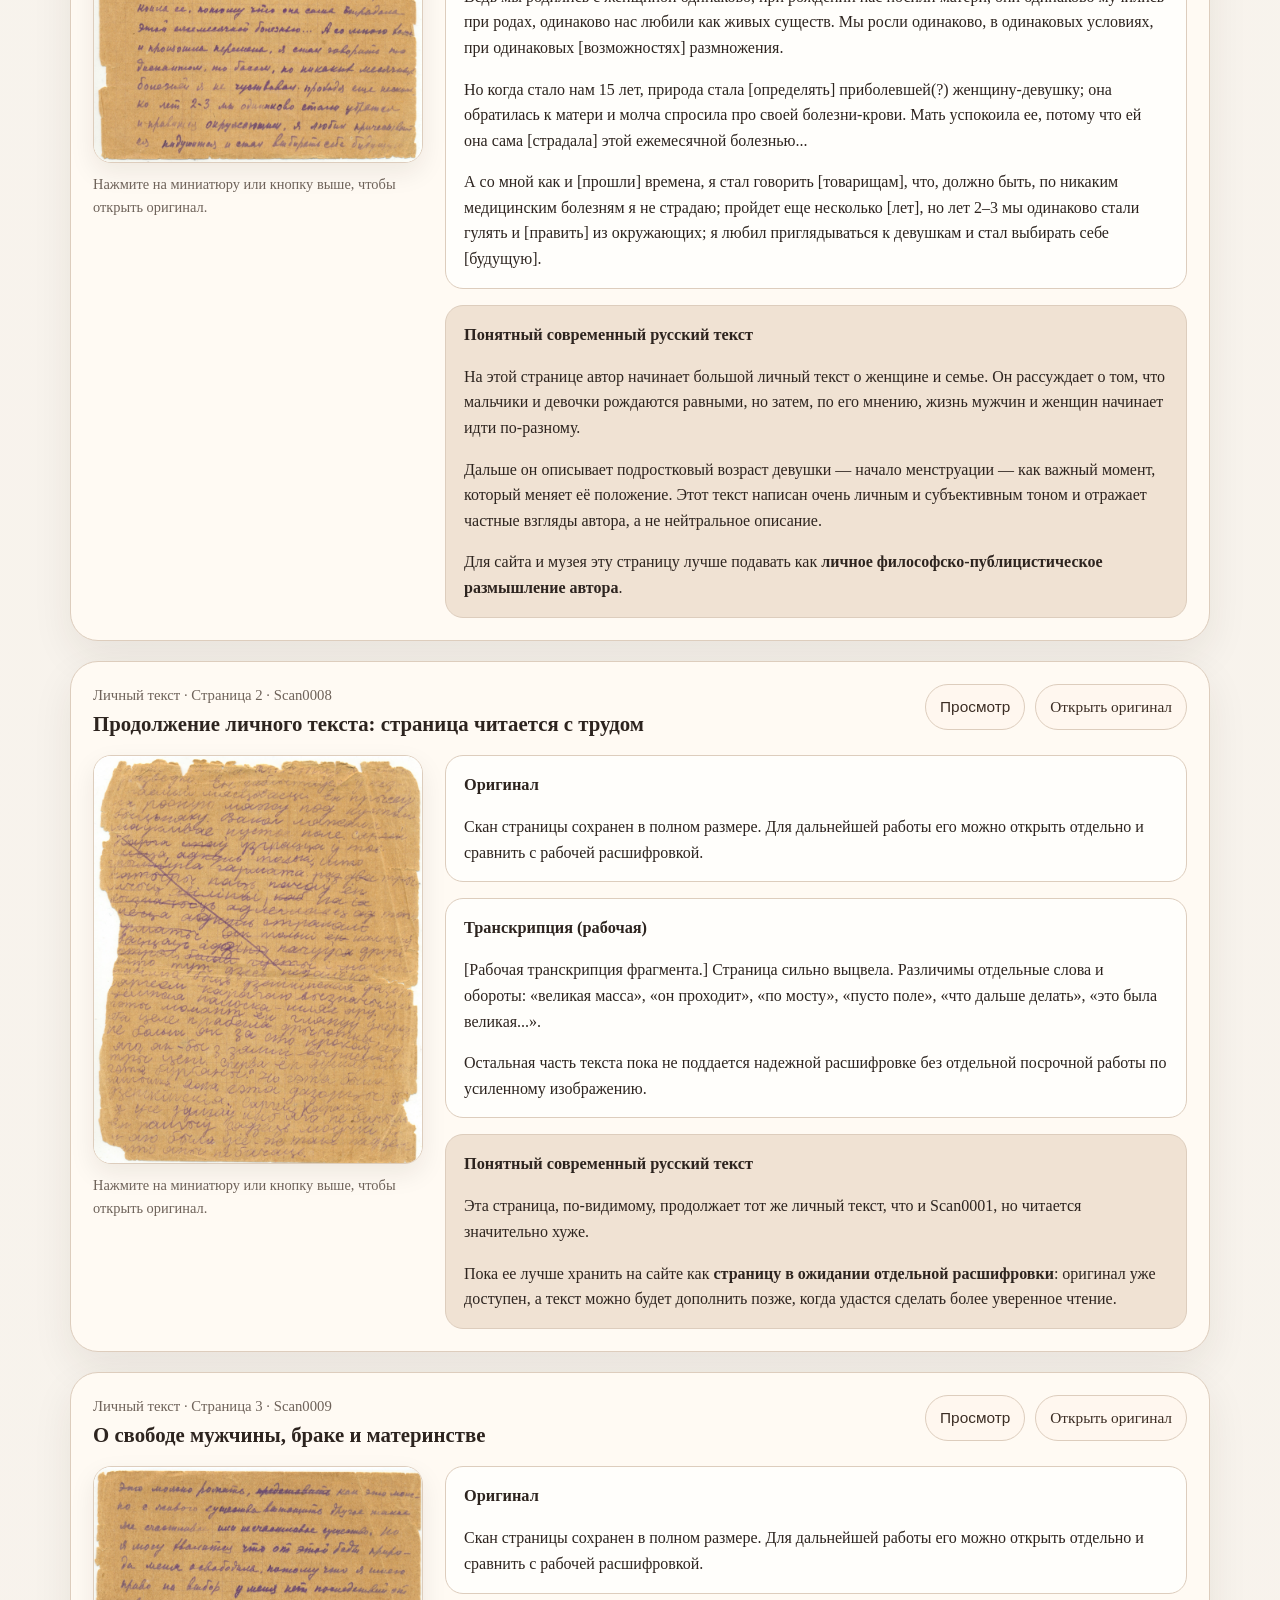
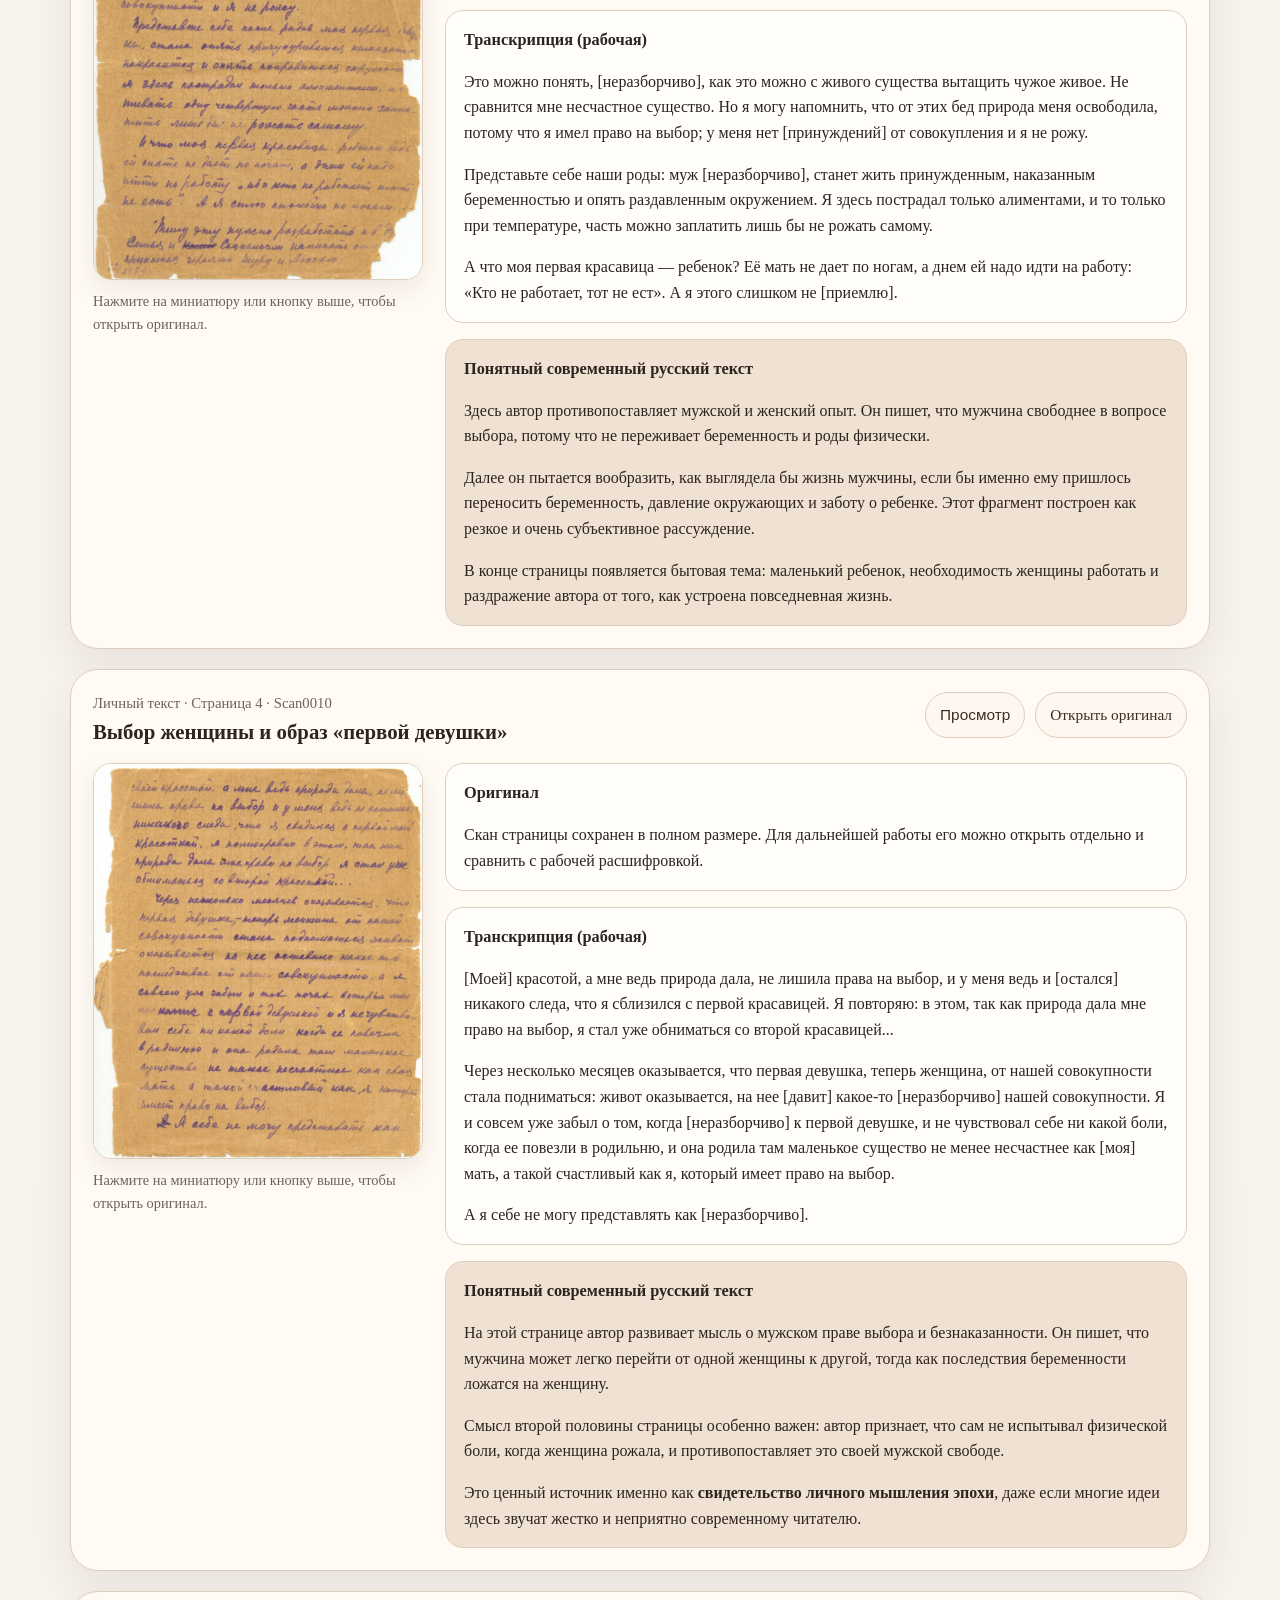
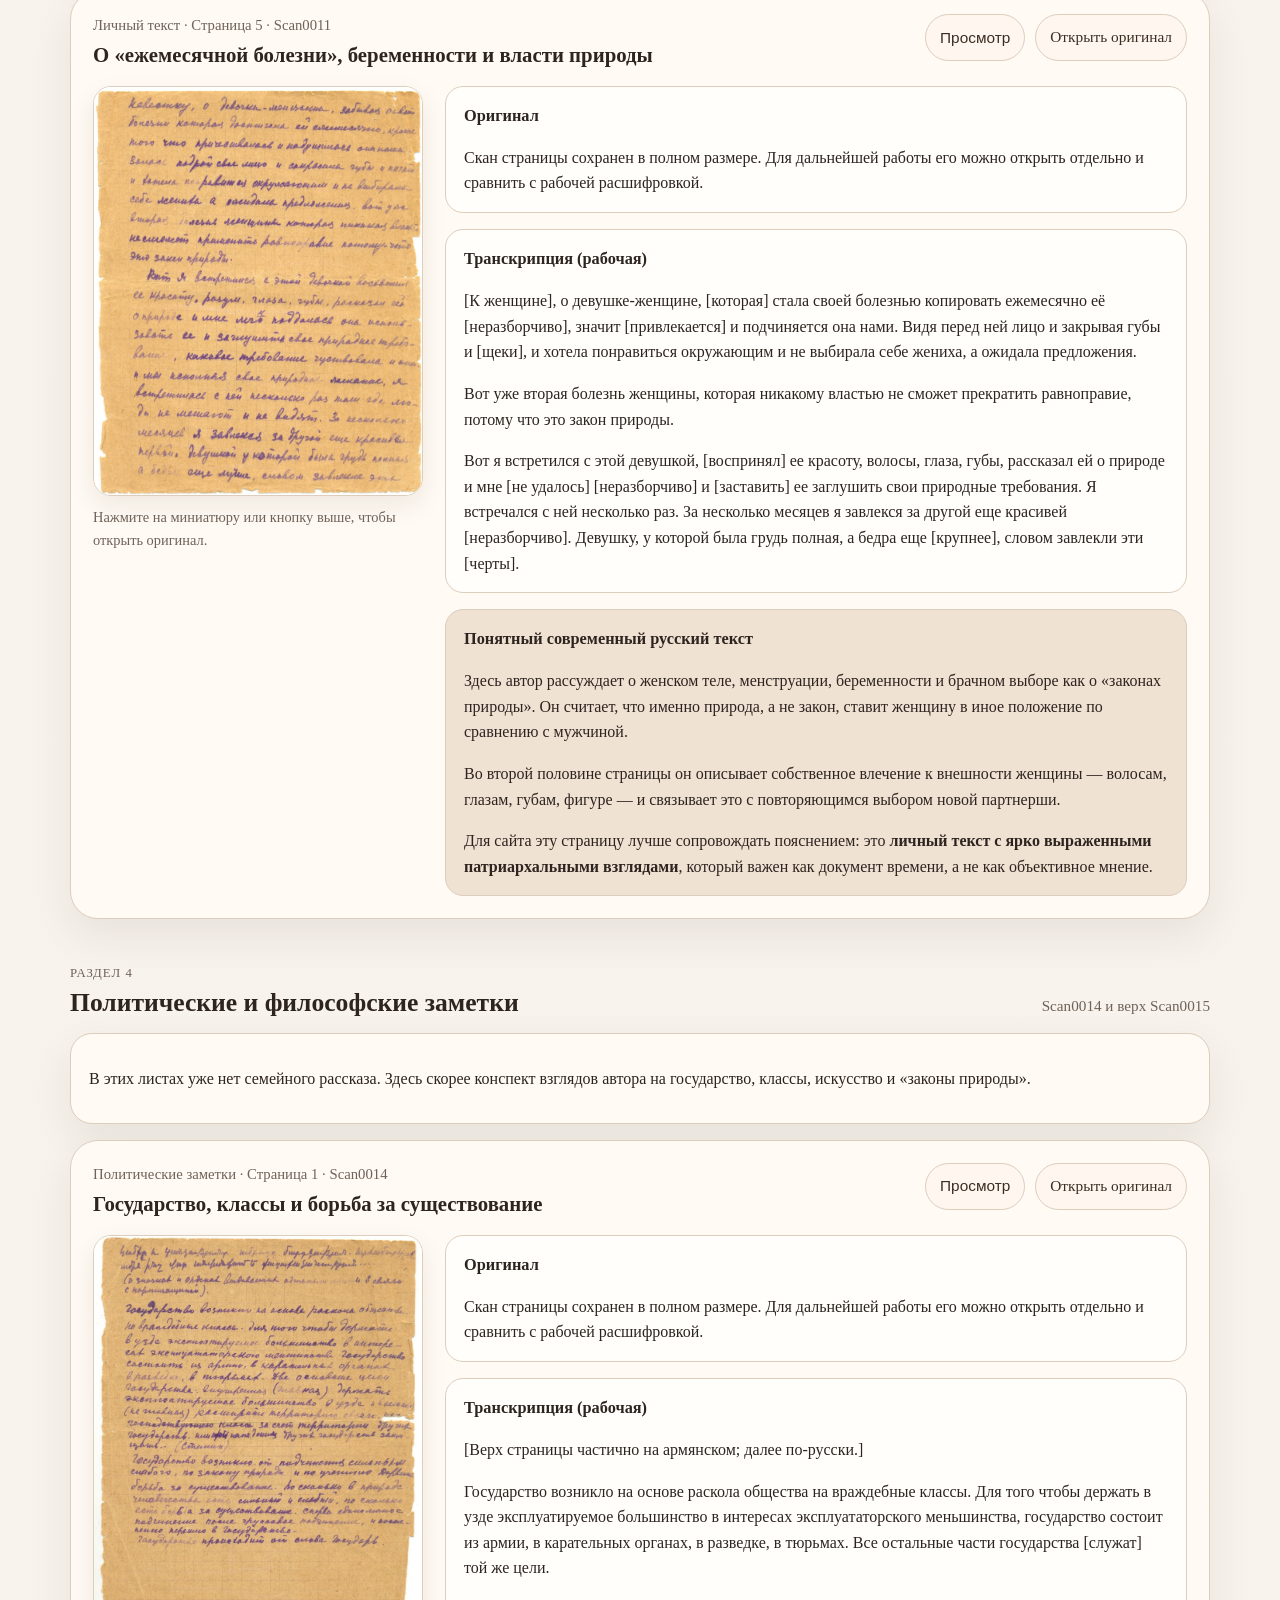
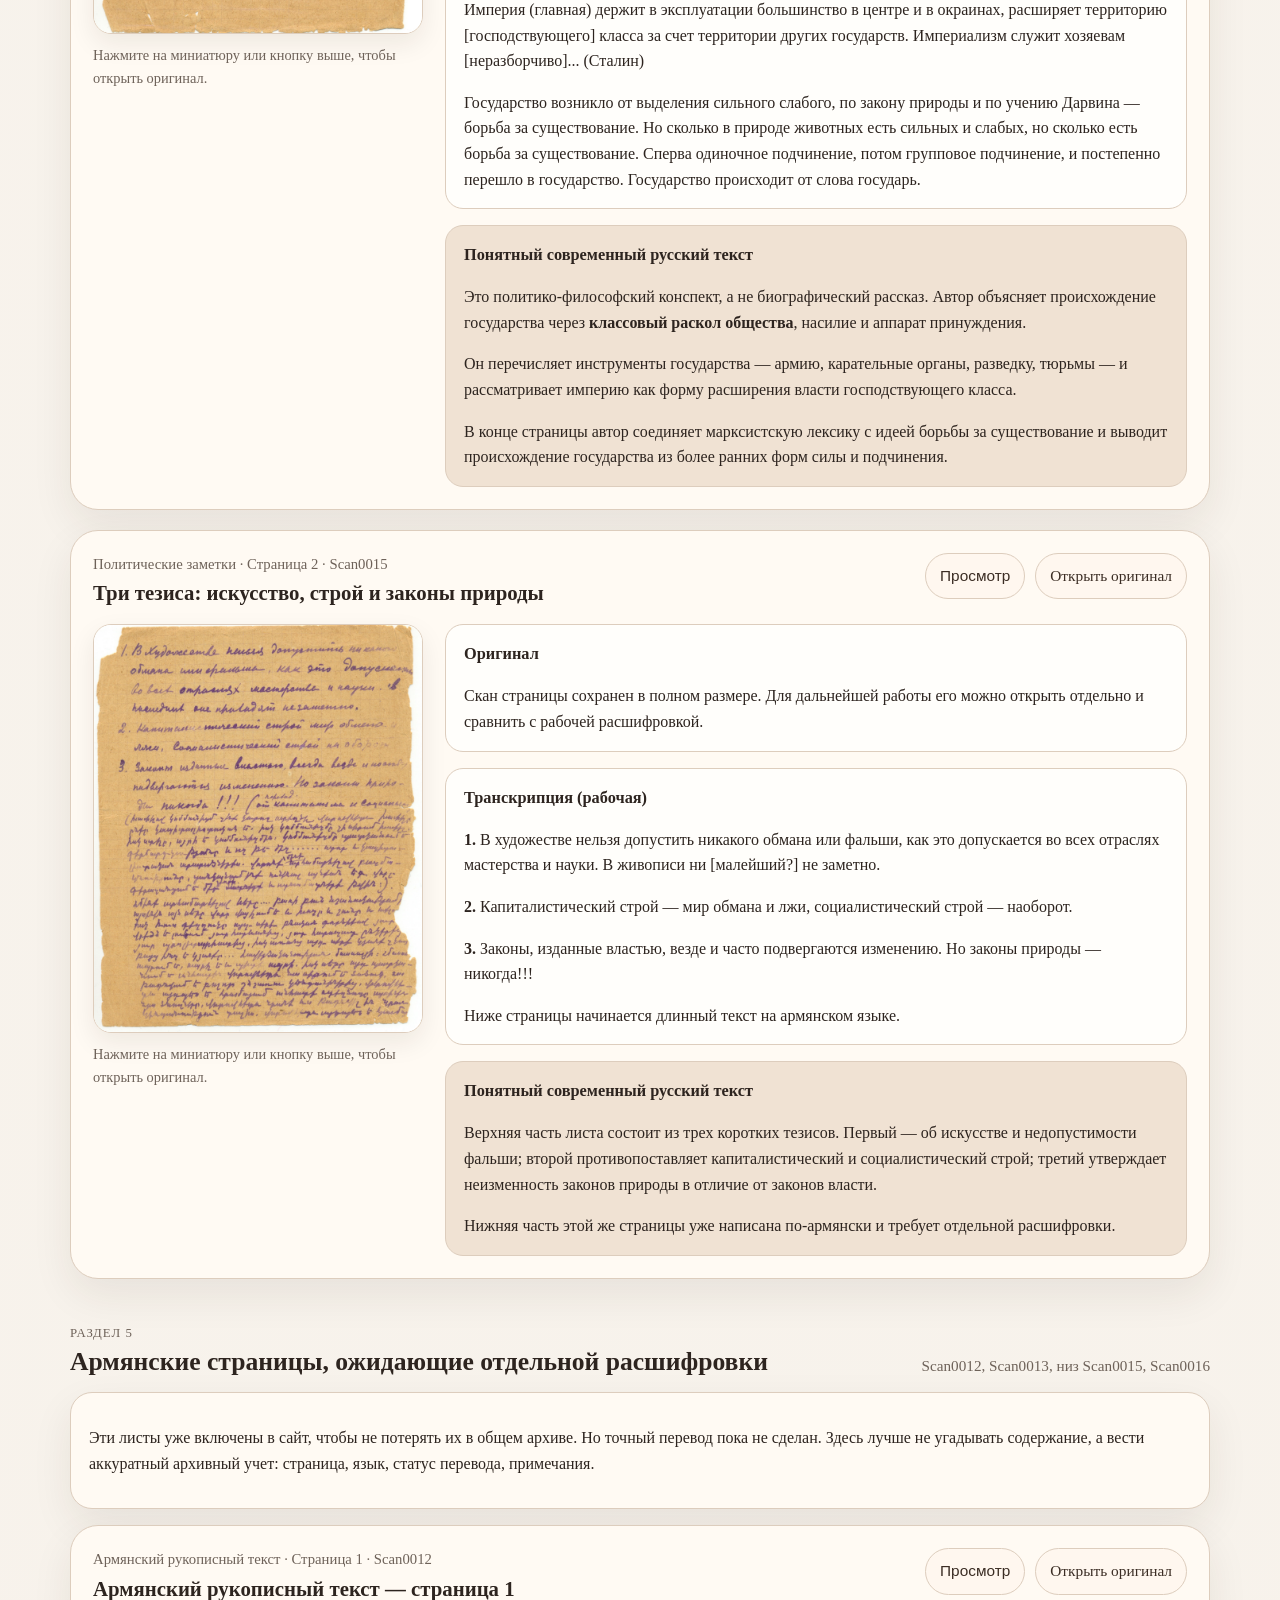
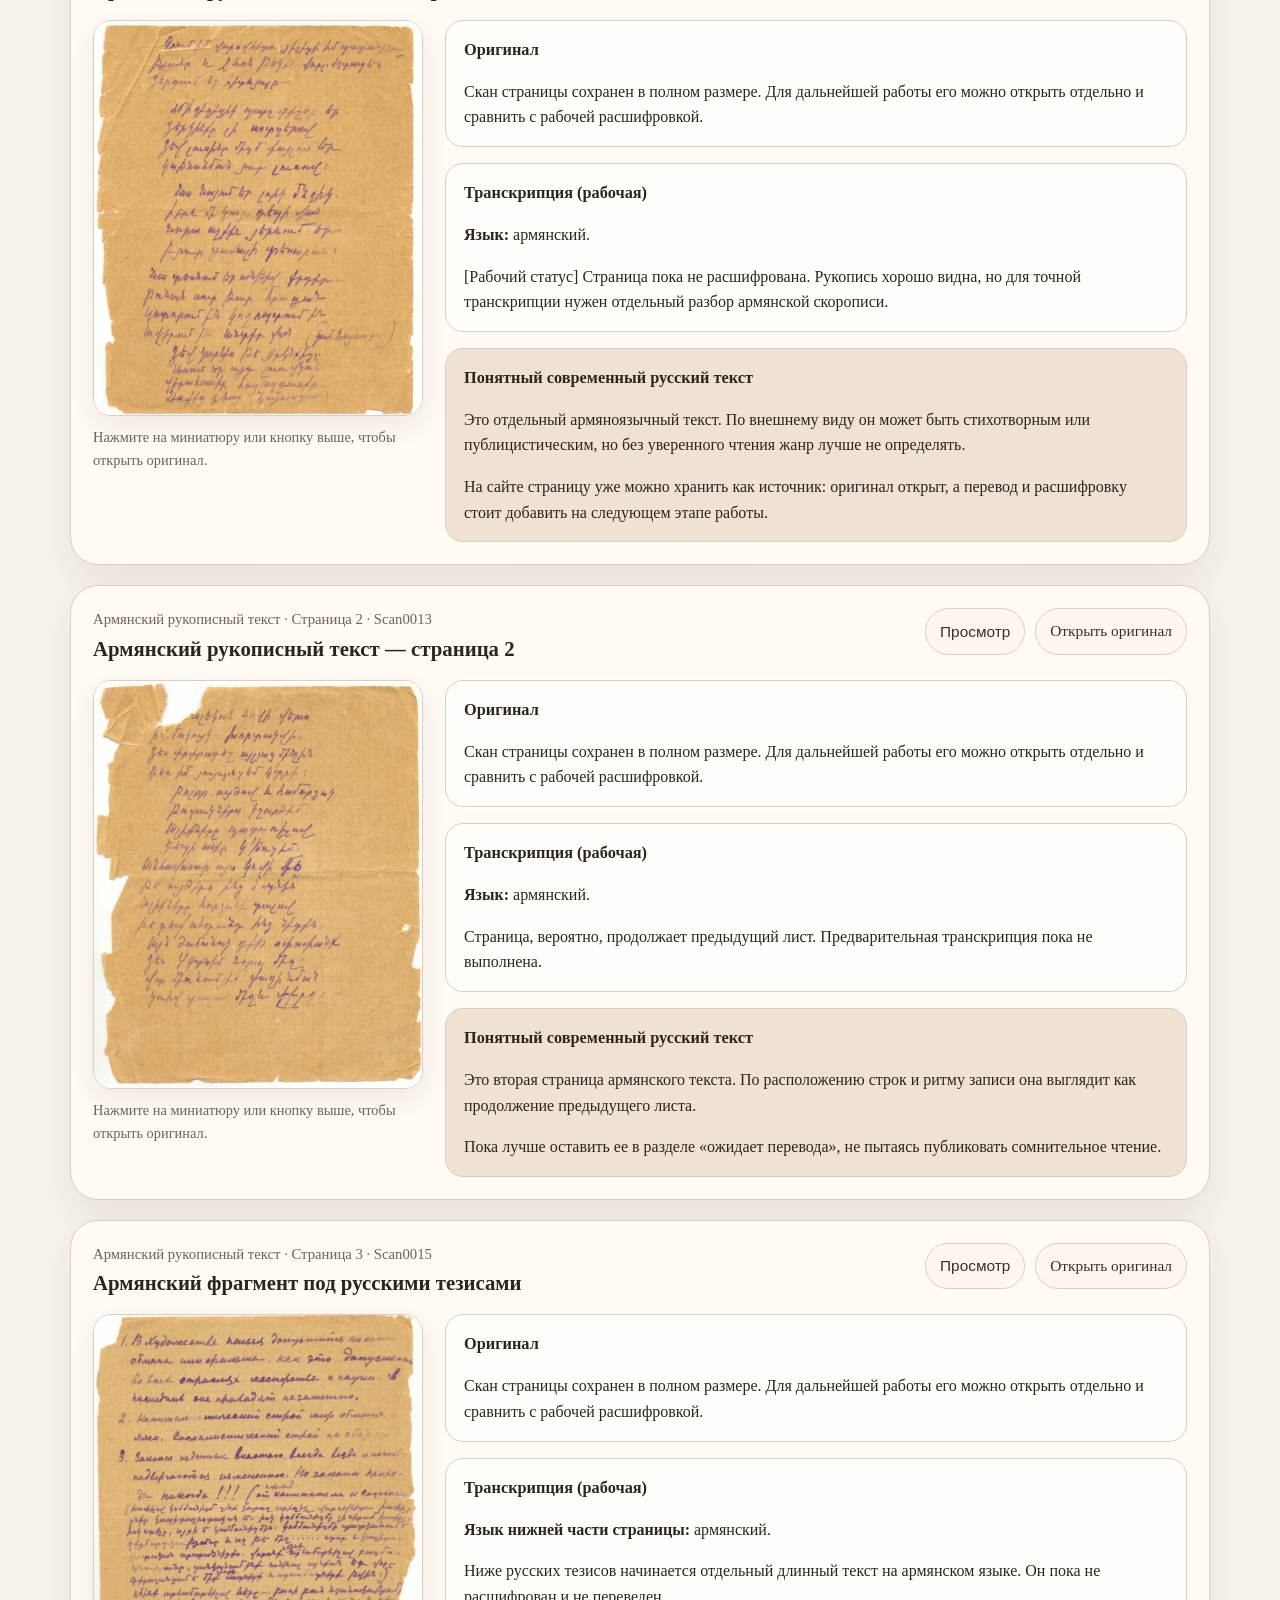
==== commit ba0a9167: "updated autobiography and notes text" ====
--- a/index.html
+++ b/index.html
@@ -99,24 +99,31 @@
               <p>
                 Я, родился 1883 г. 15-го марта ст./ст. в гор. (Нухе ?)
                 Азербайджанской Республики (бывшая Елисаветпольская губерния).
-                Отца моего звали: Абрам (Айрушавич) Лалаян. Матери: (Саерия)
-                (Аствацатуровна) (девичья фамилия) (Явриян). Братьев мои трое:
+                <br />Отца моего звали: Абрам (Айрушавич) Лалаян. <br />Матери:
+                (Саерия) (Аствацатуровна) (девичья фамилия) (Явриян).
+              </p>
+              <p>
+                Братьев мои трое:<br />
                 1. Вартан Абрамович Лалаян, учителем [неразборчиво] школы в
-                городе Ленинакане (ССРАрм.); 2. Мушег Абрамович Лалаян в колхозе
-                [неразборчиво] гор. (Нухе ?) Азербайджанской Республики ; 3.
-                Гурген Абрамович Лалаян (брат от мачехи)) гор. Ашхабад
-                Туркменской ССР улица Некрасова дом №32. Сестер не имею.
+                городе Ленинакане (ССРАрм.); <br />2. Мушег Абрамович Лалаян в
+                колхозе [неразборчиво] гор. (Нухе ?) Азербайджанской Республики
+                ; <br />3. Гурген Абрамович Лалаян (брат от мачехи)) гор.
+                Ашхабад Туркменской ССР улица Некрасова дом №32. <br />Сестер не
+                имею.
               </p>
               <p>
                 До революции мои братья Вартан и Гурген занимались [сапожным
                 ремеслом]. А Мушег был сирота, работал батраком. Жена моя
-                (вторая) из крестьян дер. Гла?кавой Чаусовского района Могилевской области. 
-                Отец жены умер в (1906) году, мать Екатерина Лысенкова (Прокопьевна) 
-                братья и сестры (Моисей Тимофей Мария) уехали в Сибирь за неимением земли у крестьян в БССР
-                (? Могилевской губ. Чаушевского уезда дер. Гладково) до революции и после революции ?? занимались сельским хозяйством ????
-                Моисей работал в совхозе в деревне (Переславье) Красноярского Края. Тимофей работает в 
-                гор. Могилеве плотником. Сестра Мария живет вдовой на иждивении своих детей
-                в селе (Перавском) Красноярского Края.
+                (вторая) из крестьян дер. Гладкавой Чаусовского района
+                Могилевской области. Отец жены умер в (1906) году, мать
+                Екатерина Лысенкова (Прокопьевна) братья и сестры (Моисей
+                Тимофей Мария) уехали в Сибирь за неимением земли у крестьян в
+                БССР (? Могилевской губ. Чаушевского уезда дер. Гладково) до
+                революции и после революции ?? занимались сельским хозяйством
+                ???? Моисей работал в совхозе в деревне (Переславье)
+                Красноярского Края. Тимофей работает в гор. Могилеве плотником.
+                Сестра Мария живет вдовой на иждивении своих детей в селе
+                (Перавском) Красноярского Края.
               </p>
               <p>
                 Я учился в церковно-приходской школе с 1890 года и не пришлось
@@ -205,45 +212,45 @@
             <article class="text-block">
               <h3>Транскрипция (рабочая)</h3>
               <p>
-                [В переплетной.] В первых 1901 году с отцом переехал в гор. Нуху
-                и в одной [помещении] отец сапожничал, а я переплетал книги.
-                Мать моя умерла будучи мне 15 лет, т. е. в 1898 году.
-              </p>
-              <p>
-                В 1903 году я поступил [к] фотографировать; в 1903 г. служил в
+                [В переплетной.] В 1901 году с отцом переехали в гор. Нуху и в
+                одном помещении отец сапожничал, а я переплетал книги. Мать моя
+                умерла будучи мне 15 лет, т. е. в 1898 году.
+              </p>
+              <p>
+                В 1903 году я научился фотографировать; в 1905 г. служил в
                 царской армии в гор. Ровне, Волынской губ., в 125-м пехотном
-                Курском полку, всего 3 г. 8 м. и по [неразборчиво] семейному
-                положению освободился от военной службы. Демобилизовался в 1906
-                году.
-              </p>
-              <p>
-                В 1905/1906 г. г. происходила армяно-татарская резня, по
+                Курском полку, всего 3 мсц 8 дн и по первобытности состояния по
+                семейному положению освободился от военной службы. Женился в
+                1906 году.
+              </p>
+              <p>
+                В 1905 и 1906 г.г. происходила армяно-татарская резня, по
                 инициативе Бакинского генерал-губернатора, для заглушения
                 революционного движения на Кавказе. У нас в гор. Нухе
                 существовали 2 течения в подготовке к самозащите против
-                нападения татар; одно течение было партии «Дашнакцутюн», другая
+                нападения татар; одно течение было партия «Дашнакцутюн», другая
                 «Социал-Демократическая Армянская организация». Я примкнул к
-                социал-демократам, хоть не понимал сущности их [неразборчиво],
-                они догадывались, что надо защищаться от татар, т. к. их было
-                много [членов] в партии «Дашнакцутюн»; я не увлекался, потому
-                что [считал], что они сами возбуждали татар на резню.
-              </p>
-              <p>
-                В 1908 году я был арестован царским правительством, вместе за
-                принадлежность к партии «Дашнакцутюн» в числе 8 человек; я хотел
-                все это открыть, что я не примыкал к течению «Дашнакцутюн», а
-                социал-демократам, но мои [товарищи] уговорили меня молчать,
-                говоря, что этим мы наказание не облегчимся, а в добавки
+                социал-демократам, хоть не понимал сущность их существования. Мы
+                догадывались, что надо защищаться от татар, т. к. их было много
+                численостью. Партию «Дашнакцутюн», я не уважал, потому что они
+                сами вызывали татар на резню.
+              </p>
+              <p>
+                В 1908 году я был арестован царским правительством, якобы за
+                принадлежность к партии «Дашнакцутюн» в числе 8 человек. Я хотел
+                все это открыть, что я не принадлежу к течению «Дашнакцутюн», а
+                социал-демократав, но мои сопроцессники уговорили меня молчать,
+                говоря, что этим моё наказание не облегчится, а в добавок
                 затянутся в это дело другие личности. Через три месяца нас всех
                 освободили, за неимением улик к обвинению.
               </p>
               <p>
-                Но в 1911 году [снова] арестовали всех 8 человек и в 1913 году
+                Но в 1911 году вновь арестовали всех 8 человек и в 1913 году
                 особое присутствие Тифлисской судебной палаты, всех приговорило
                 к 4-м годам каторжной работы, а меня одного к ссылке на
-                поселение в Сибирь. Я не обжаловал этот приговор и меня через
-                [неразборчиво] угнали в Сибирь; прибыл 4-го июля 1914 года в
-                село Перовское, Канского уезда, Енисейской губернии (ныне
+                поселение в Сибирь. Я не обжаловал этот приговор и меня через 8
+                мсц угнали в Сибирь. Прибыл 4-го июля 1914 года в село
+                Перовское, Канского уезда, Енисейской губернии (ныне
                 Красноярский край, Партизанский район).
               </p>
             </article>
@@ -326,46 +333,48 @@
             <article class="text-block">
               <h3>Транскрипция (рабочая)</h3>
               <p>
-                Оставив на произвол судьбы жену и 3-х месячную дочь на Кавказе,
+                Оставляя на произвол судьбы жену и 3-х малолетних детей из коих
                 через 23 года я застал только старшей моей дочери, которая была
                 уже мать 3-х детей, а жена и 2-е детей умерли. В 1917 году еще в
                 Сибири я получил весть о смерти моего отца.
               </p>
               <p>
-                По прибытии в 1914 году в Сибирь я стал на первых [порах]
-                сапожничать. Потом стал фотографировать, переехал с разрешения
-                царского правительства в 1915 г. в село Рыбинское, где [жил] и
-                был до 1917 года. До Февральской [революции] и возвращения прав,
-                [неразборчиво]. У меня 2-х детей и жена не соглашалась ехать на
-                Кавказ, но я переехал после падения [неразборчиво] (мне в 8 дней
-                — [неразборчиво]) на место жительства моей жены, где участвовал
-                в партизанском движении против Колчака в 1918 и 1919 г. г.
+                По прибытии в 1914 году в Сибирь я стал на первое время
+                сапожничать. Потом стал фотографировать. Переехал с разрешения
+                царского правительства в 1915 г. в село Рыбинское, где женился и
+                был до 1917 года. До свержения самодержавия и возврата прав. Я
+                уже имел 2-х детей и жена не согласилась ехать на Кавказ, то я
+                переехал после побывания в армии Керенского 1мсц и 8 дней — в
+                (Перовскае), на место жительства моей жены, где участвовал в
+                партизанском движении против Колчака в 1918 и 1919 г.г.
               </p>
               <p>
                 В 1920 году по прибытии Красной Армии я восстанавливал
-                разгромленное [неразборчиво] общество потребителей, где был
-                избран заведующим. В 1921 году был [направлен] на [неразборчиво]
-                курсы; по окончании курсов с 1922 по 1932 г. г. служил в разных
-                учреждениях по [найму], трудовой деятельности счетоводом и
-                бухгалтером, и был даже [неразборчиво] председателем правления
-                [неразборчиво].
-              </p>
-              <p>
-                В 1932 году переехал на Кавказ в Армению, в Ереван; из Эривани
-                переехал в гор. Степанаван; из Степанавана в гор. Ленинакан; из
-                Ленинакана в гор. Масис, Араратского района, и по [вызову] мне
-                дали квартиру; [неразборчиво], где служил 12 л. [неразборчиво] в
-                Орджоникидзекомбинате и по болезни жены и по ее [просьбе] я
-                оставил службу в Масисе и переехал в Ленинакан 1-го июня 1935
+                разгромленное "белыми" Перовское общество потребителей, где был
+                избран завторгом. В 1921 году был командирован на счетоводные
+                курсы в Красноярской (школе). по окончании курсов с 1922 по 1932
+                г.г. служил в разных учреждениях по прилагаемой трудовой
+                деятельности счетоводом и бухгалтером, и был дважды избран
+                председателем правления общества потребителей.
+              </p>
+              <p>
+                В 1932 году переехал на Кавказ в Армению, в Ереван. Из Еревана
+                переехал главбухос совхоза Армдивизии в гор. Степанаван. Из
+                Степанавана в гор. Ленинакан. Из Ленинакана в гор. (Манес),
+                (Аиловердского) рвйона, и повсюду мне жилось трудно, только изза
+                квартиры, кроме города (Манес), где служил 1 год и 9 мсц в дер.
+                в Орсе Алимедкобината и по болезни жены и по ея [просьбе] я
+                оставил службу в Манесе и переехал в Могилев 6-го июня 1936
                 года, на постоянное жительство.
               </p>
               <p>
-                Как выше упомянул, жена моя из дер. [Гладкая?] [неразборчиво]
-                района, которая в царской армии, за неимением земли, укрепила
-                родителей [неразборчиво] (матери и братьев), оставили свою
-                [неразборчиво] и переехали в Сибирь на поселение, где моя жена
-                жила в батраках у [зажиточной] крестьянки.
-              </p>
+                Как выше упомянул, жена моя из дер. Гладковой Чауссавского
+                района, которая в царское время, за неимением земли у крестьян,
+                родителя ея (мать и братья) оставили Белоруссию и переехали в
+                Сибирь на жительство, где моя жена жила в батраках у зажиточных
+                крестьян.
+              </p>
+              <p>По приезду в город Могилев я поступил ст. бухгалтером</p>
             </article>
 
             <article class="text-block modern">
@@ -444,41 +453,26 @@
             <article class="text-block">
               <h3>Транскрипция (рабочая)</h3>
               <p>
-                В сентябре [неразборчиво], где не согласуясь с окладами, я
-                перешел ст. бухгалтером в Артель двухтай[?] мебели «Победа»,
-                после [неразборчиво] несогласований с окладами оставил службу и
-                поступил ст. бухгалтером в [неразборчиво] лесопром[?], где
-                служил с 5/VIII 36 г. по 13 июля 1937 г.
-              </p>
-              <p>
-                И по [указу] правительства [неразборчиво] в [1937/1939?] г. я
-                перешел на работу ст. бухгалтера в Могилевский Областной Совет
-                Осоавиахима с 13 июня [1939?] года.
+                По приезду в город Могилев я поступил ст. бухгалтером в Белторге
+                на один месяц где не согласуя с окладом я перешел ст.бухгалтером
+                в Артель гнутой мебели «Победа», после по несогласованности с
+                окладом оставил службу и поступил ст. бухгалтером в Могилевский
+                Аэроклуб Осоавиахима где служил с 5 октября 1936 года по 13 июня
+                1939 года и по моей просьбе в ЦСОСОБССР я перешел на работу
+                старшего бухгалтера в Могилевский Областной Совет Осоавиохима с
+                13 июня 1939 года
               </p>
             </article>
 
             <article class="text-block modern">
               <h3>Понятный современный русский текст</h3>
               <p>
-                Последняя страница читается хуже всего, но общий смысл понятен:
-                в середине 1930-х годов Александр Лалаян несколько раз менял
-                место работы, главным образом в должности
-                <strong>старшего бухгалтера</strong>.
-              </p>
-              <p>
-                Он упоминает работу в артели <strong>«Победа»</strong>, а затем
-                переход в другую организацию, связанную, вероятно, с лесным
-                хозяйством или промышленностью. Финальная строка указывает на
-                переход на должность
-                <strong
-                  >старшего бухгалтера Могилевского областного совета
-                  Осоавиахима</strong
-                >.
-              </p>
-              <p>
-                Эту страницу желательно будет позже перечитать отдельно по
-                строкам: она короткая, но содержит важные названия учреждений и
-                точные даты.
+                По приезду в город Могилев работал 1 месяц ст. бухгалтером в
+                Белторге, затем месяц ст.бухгалтером в Артель гнутой мебели
+                «Победа». И после работал ст. бухгалтером в Могилевский Аэроклуб
+                Осоавиахима где служил с 5 октября 1936 года по 13 июня 1939
+                года и далее старшим бухгалтером в Могилевский Областной Совет
+                Осоавиохима с 13 июня 1939 года
               </p>
             </article>
           </div>
@@ -546,25 +540,38 @@
                 <p><strong>Пометки по автобиографии</strong></p>
                 <p><strong>1. О рождении и родне.</strong></p>
                 <p>
-                  Отец Абрам. Мать [Софья?]. Дед по отцу [неразборчиво]. Бабушка
-                  [неразборчиво]. Брат отца [неразборчиво]. Сестра отца Мария
-                  [неразборчиво]. Мужа [неразборчиво] Александра [неразборчиво]
-                  составляют: [Вола?], [неразборчиво] и Андрей [неразборчиво].
-                </p>
-                <p>
-                  Братья моей матери: [неразборчиво]. Сестра моей матери Лиза и
-                  [неразборчиво]. [Мои братья] Левон, Вардан, Вазген
-                  [неразборчиво]. [Самыми моими] у [Вардана?] [неразборчиво].
-                </p>
-                <p>
-                  Отец первой жены [неразборчиво]. Мать [неразборчиво]. Братья,
-                  Вартан и [неразборчиво]. Сестры: Камела и [неразборчиво]. Отец
-                  второй жены [Ефим?]; мать [Екатерина?]. Братья:
-                  [неразборчиво].
+                  Отец Абрам. Мать [София?]. <br />
+                  Дед по отцу Айрум. Бабушка [Цагин]. <br />
+
+                  Дед по матери [Аствацатур] Бабушка [Анимана?]<br />
+
+                  Брат отца [Гевари] (сапожник?) жена его Мария <br />
+                  (?) сын Николай (?) сестра отца Мария (?) Муж ея
+                  Абрам(литейщик)<br />
+                  сыновья их: Володя Костя и (Айрахий) дочь (Балум)<br />
+                </p>
+                <p>
+                  Братья моей матери: Айрапет, (Арамен), (Мивали), Артем,
+                  Межнум. Сестры моей матери: Лиза и Джеваглар (?)<br />
+
+                  Мои братья: Левой, Вартан, Ваган, и (Мушег). <br />
+                  Брат и сестра от мачехи моей: (Гур?) и Фарандзем<br />
+                </p>
+                <p>
+                  Женя моя первая (Варсенина?) из дер. Джафарабад Нухимского
+                  уезда. <br />
+                  Дочери Варвара, Заря, сын Ара<br />
+                  Дена вторая Ефросинья из дер. Гладкого Чауссовского уезда
+                  Могилевской губернии. <br />
+                  Отец первой жены Ходжа, Патвахин.<br />
+                  Мать Мария. Братья Баграт и (Ай?)<br />
+                  Сестра (Кажена) и (Падая). <br />
+                  Отец второй жены: Ефим. Мать Екатерина. Братья Моисей,
+                  Алексей, и Тимофей, сестра Мария<br />
                 </p>
                 <p>
                   <strong
-                    >2. Обучение к грамоте, по [неразборчиво] и к
+                    >2. Обучение к грамоте, по (переплетении) и по
                     фотографии.</strong
                   >
                 </p>
@@ -639,34 +646,17 @@
               <article class="text-block">
                 <h4>Транскрипция (рабочая)</h4>
                 <p>
-                  <strong>1.</strong> Родной брат и сестра стоят на одинаковом
-                  [положении?]; не родная, а чужая, на одной стороне квартиры,
-                  другая на другой стороне [неразборчиво]. На каком основании
-                  лежали брат [неразборчиво] и сестра — мы все наследники.
-                  (Бельё, вещи, книги и тетрадки.)
-                </p>
-                <p>
-                  Снявши всё они по имуществу не [неразборчиво] мне лично. Всё
-                  равно наследие сохранится к [неразборчиво].
+                  <strong>1.</strong> Родной брат и сестра спали на одной
+                  кровати, не рядом, а один на одной стороне кровати, а другая
+                  на другой стороне (?). На какой стороне лежал брат на туда и
+                  собирались все насекомые (блохи, воши, клопы и тараканы).
+                  Сколько раз они не менялись местами, все ровно насекомые
+                  собрались к брату.
                 </p>
               </article>
               <article class="text-block modern">
                 <h4>Понятный современный русский текст</h4>
-                <p>
-                  Это короткая рабочая заметка, по смыслу связанная с
-                  <strong>наследованием вещей и семейными правами</strong>.
-                </p>
-                <p>
-                  Главная мысль читается так:
-                  <strong>родной брат и сестра имеют равные права</strong>, а
-                  вещи умерших — бельё, книги, тетради и другое имущество —
-                  должны рассматриваться как наследство.
-                </p>
-                <p>
-                  Формулировки местами очень смазаны, поэтому для точной
-                  юридической интерпретации эту страницу лучше пока считать
-                  предварительно расшифрованной.
-                </p>
+                <p>заметки</p>
               </article>
             </div>
           </div>
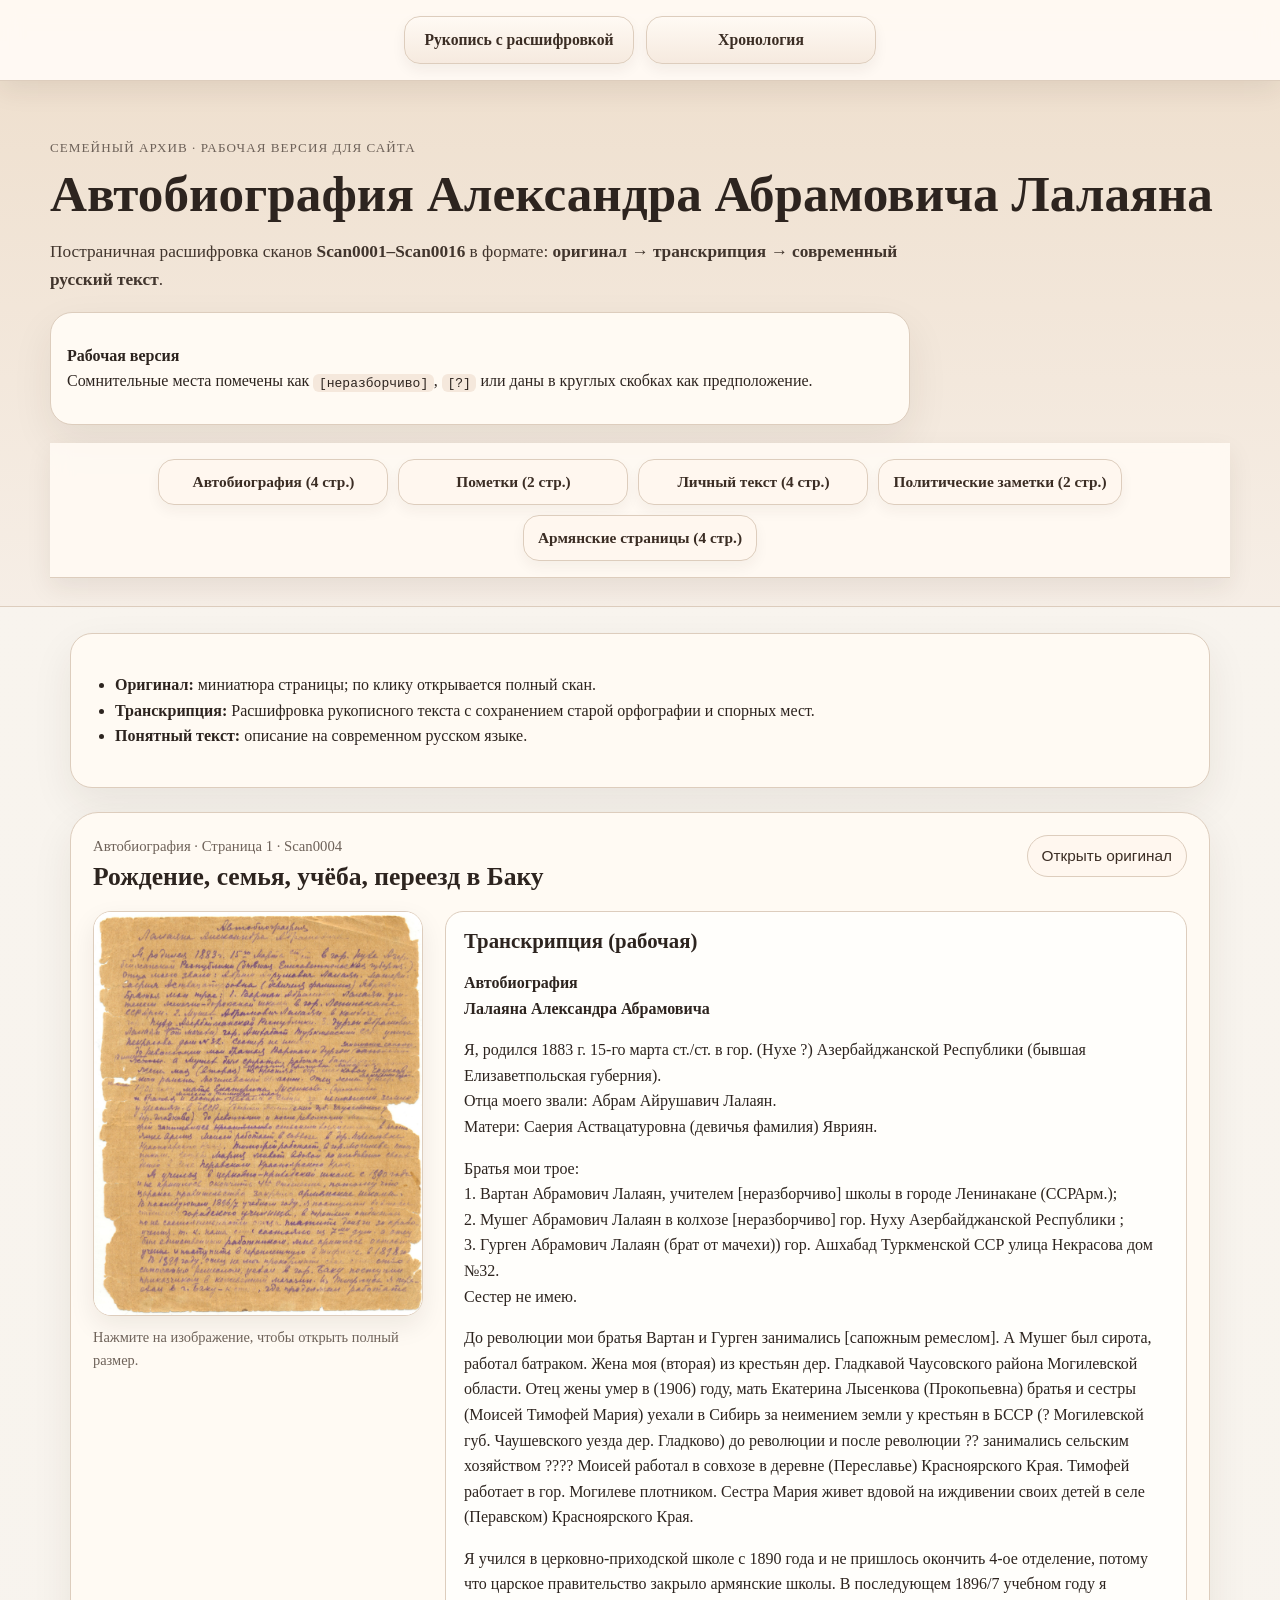
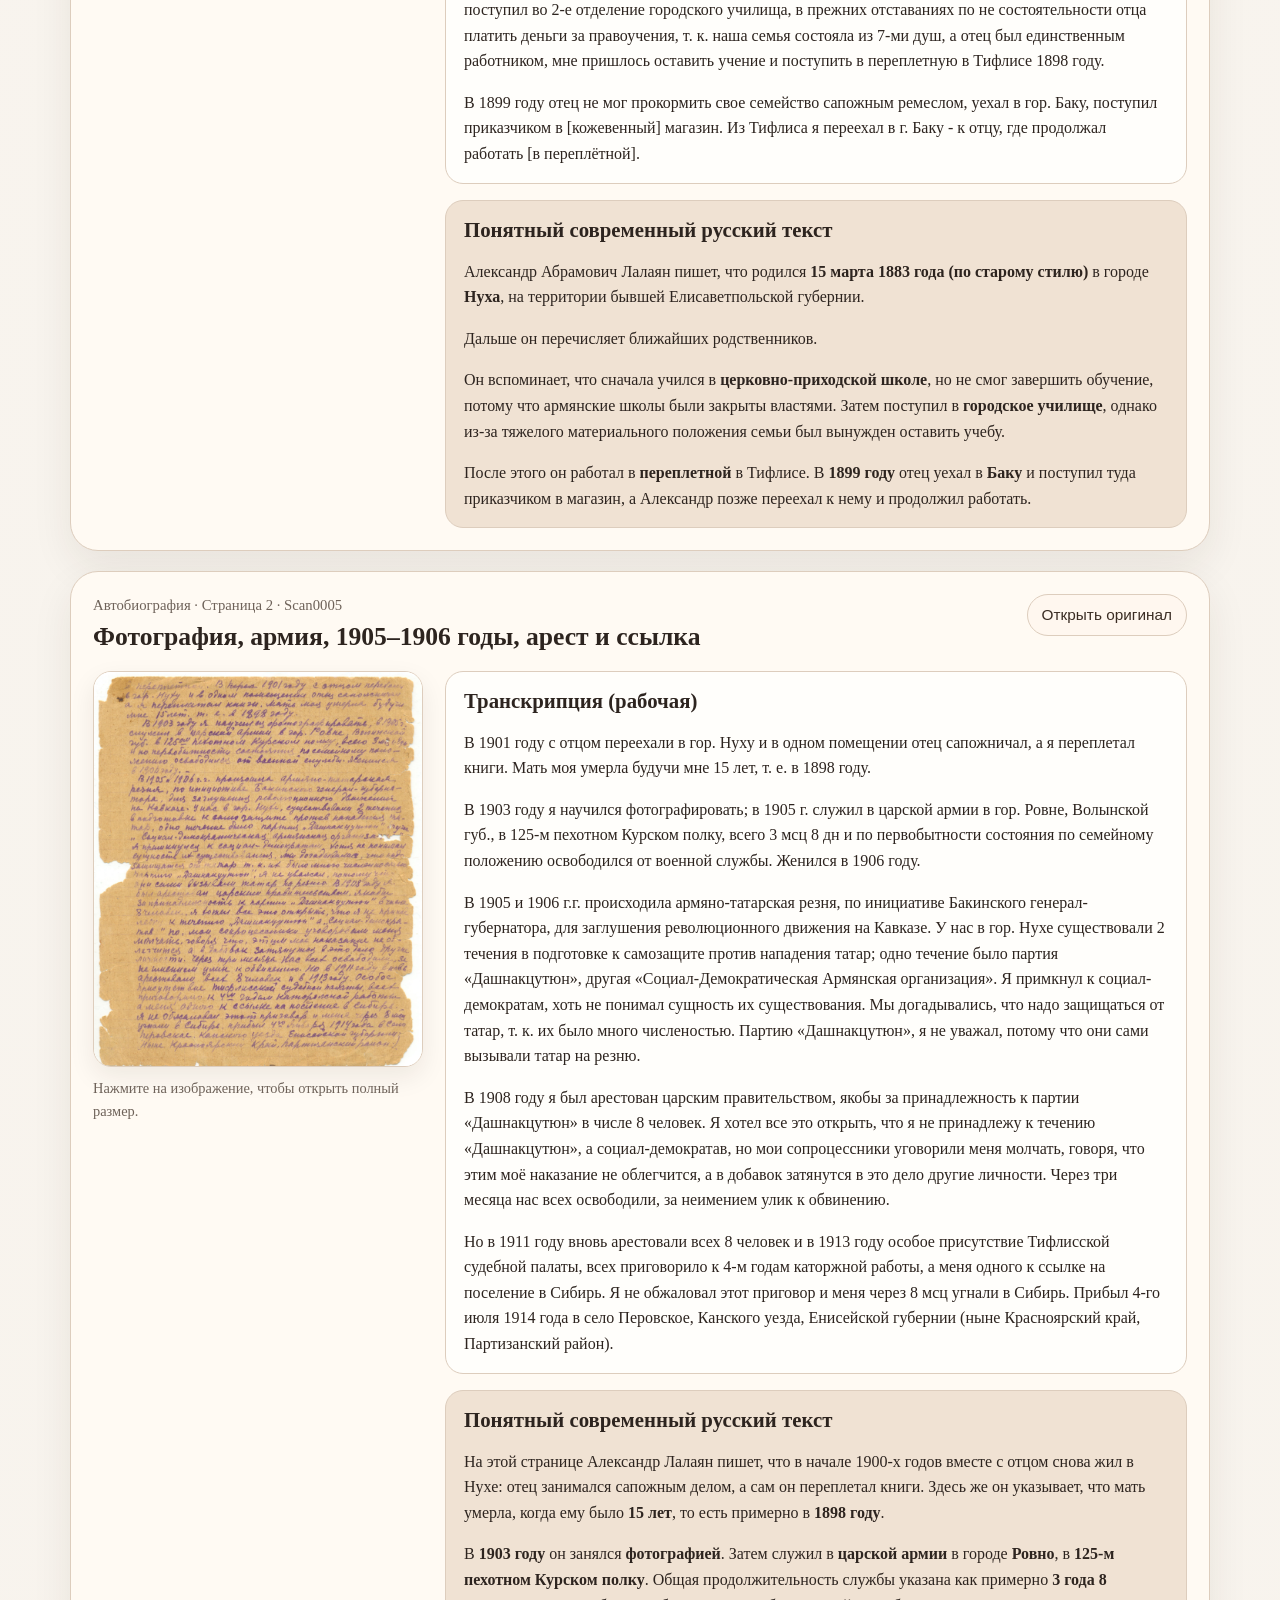
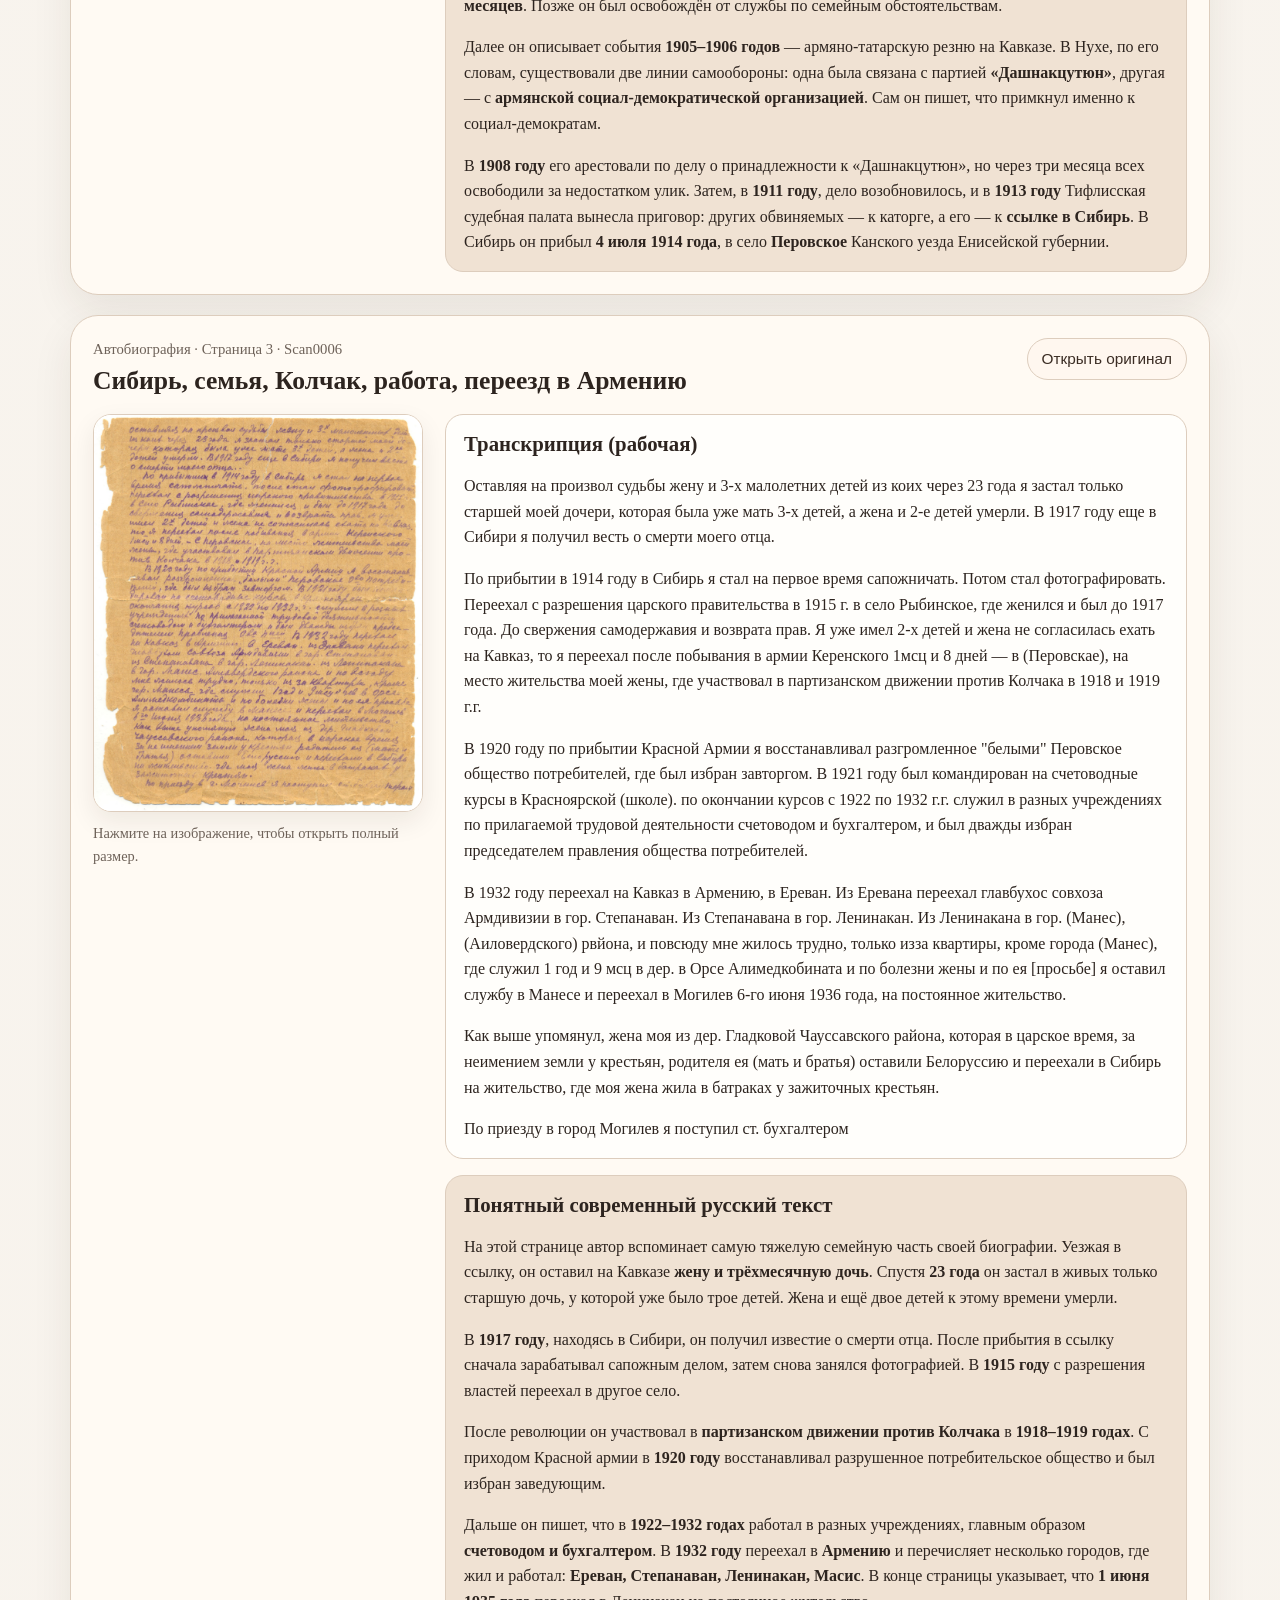
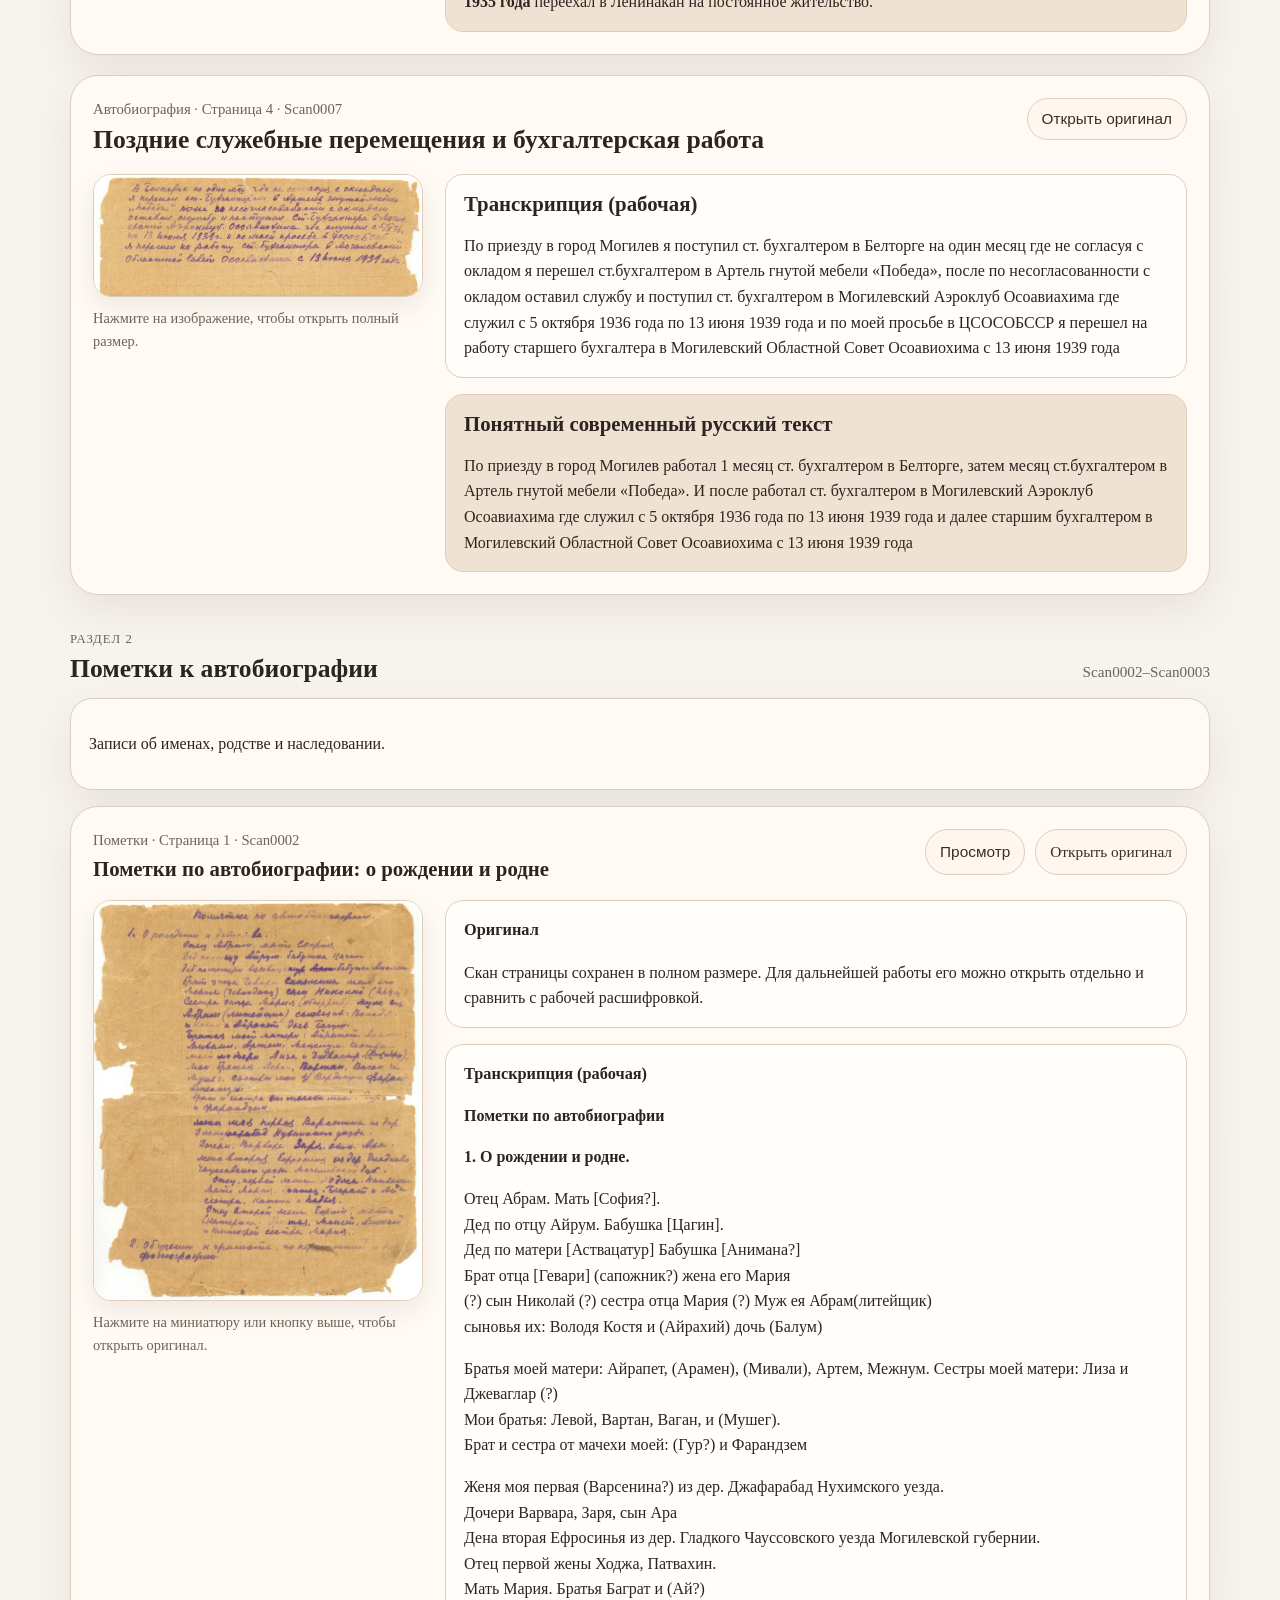
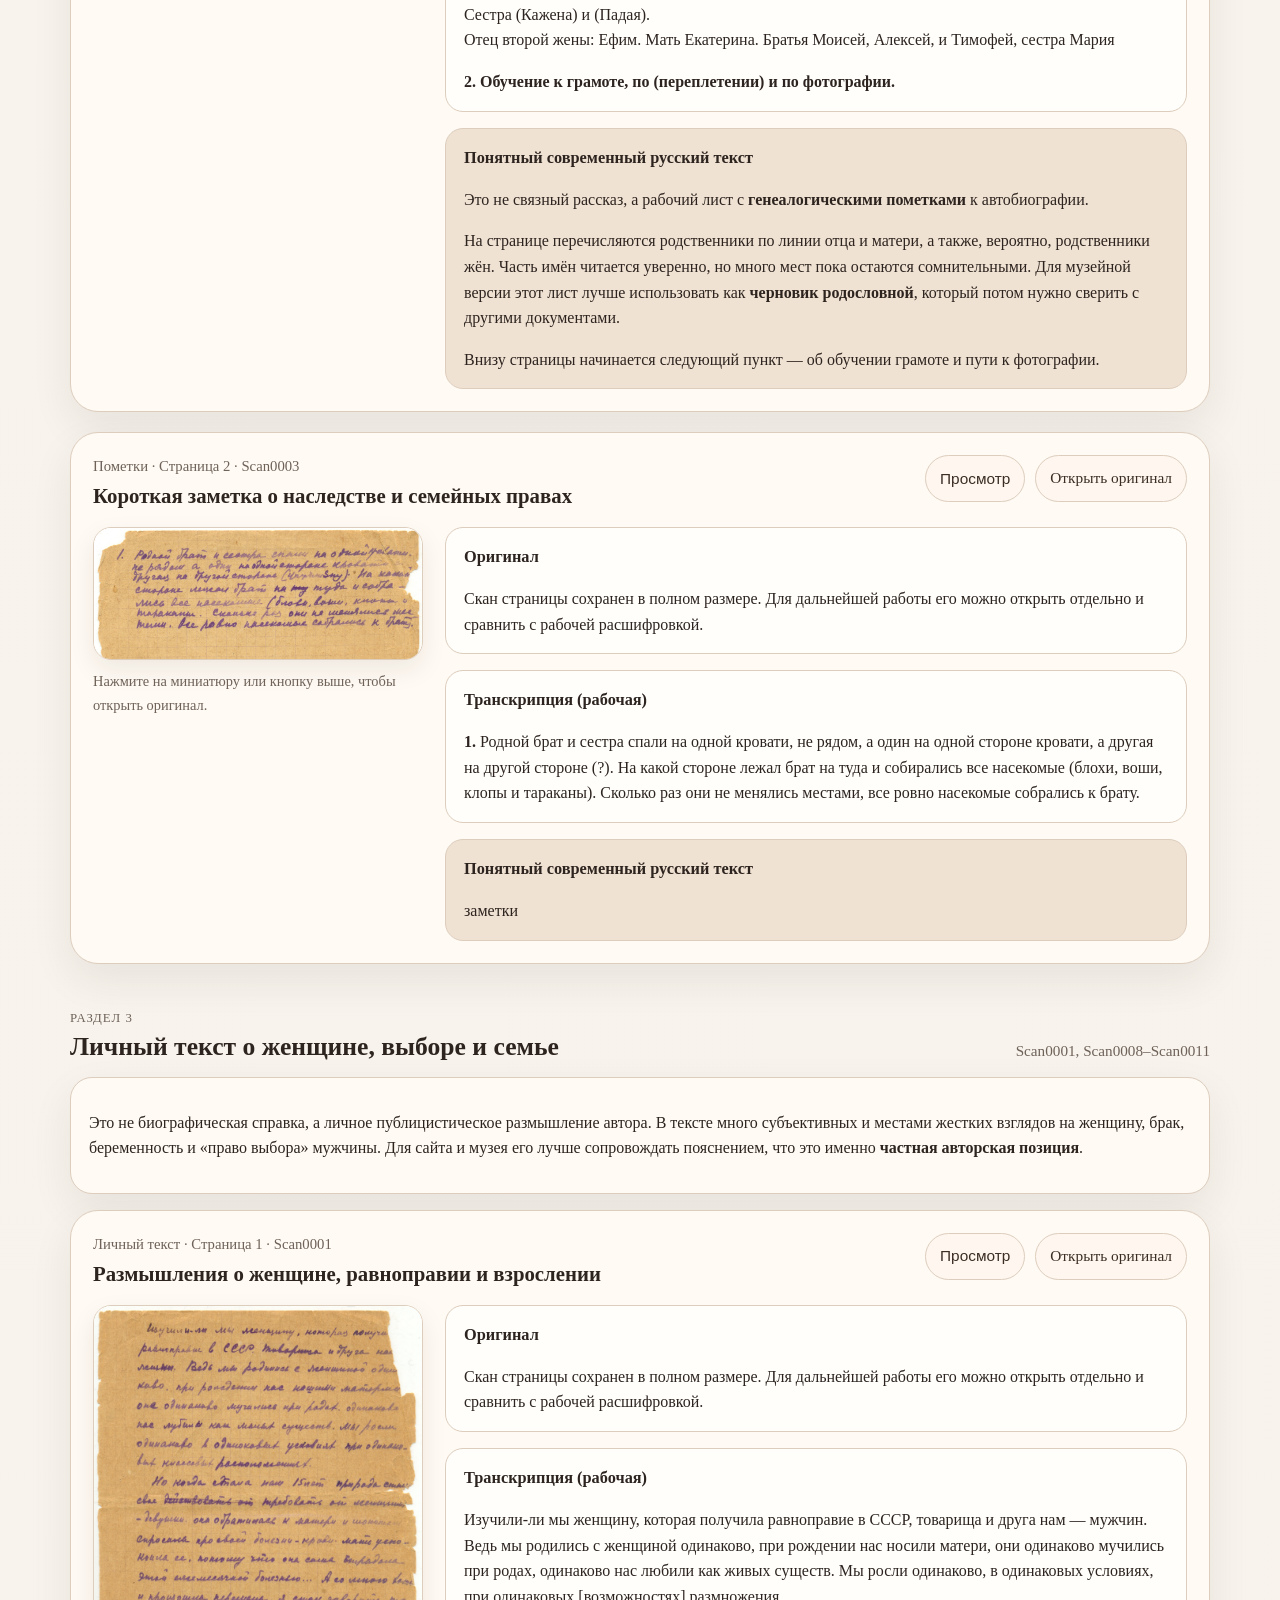
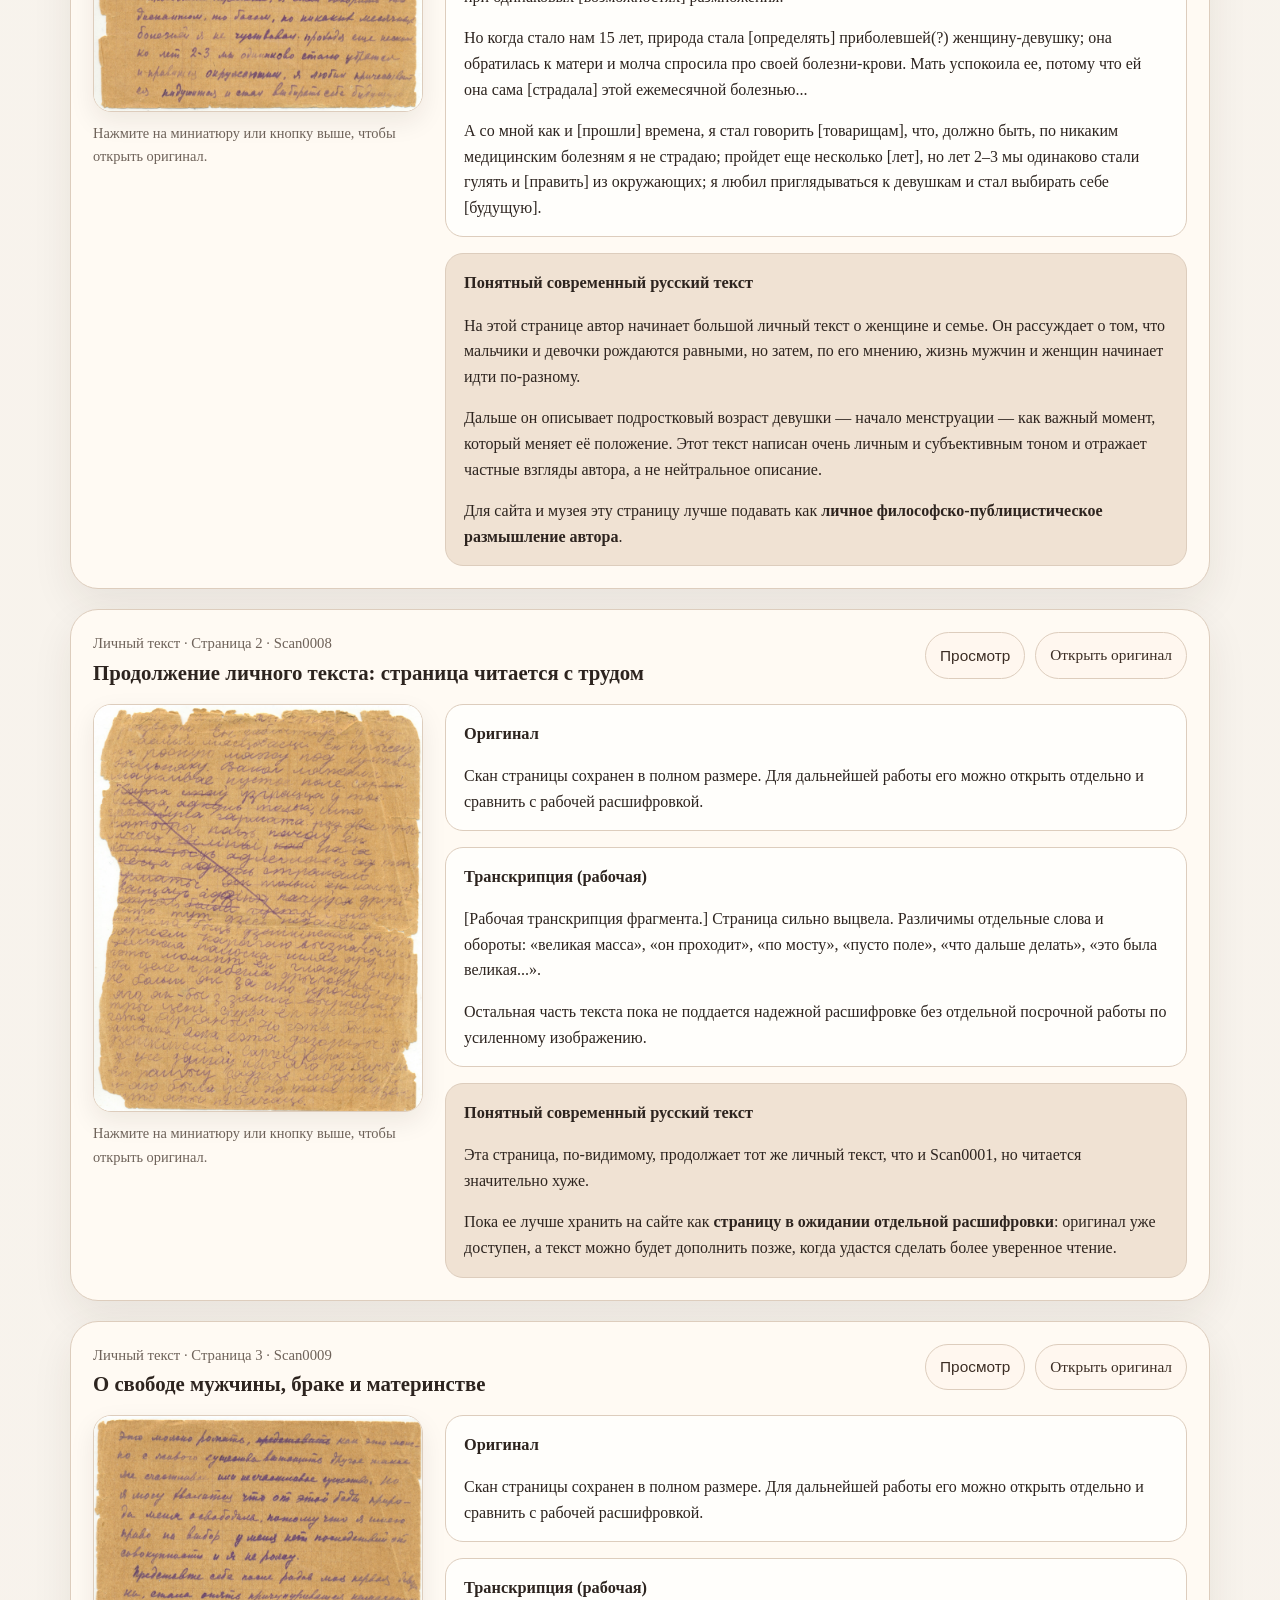
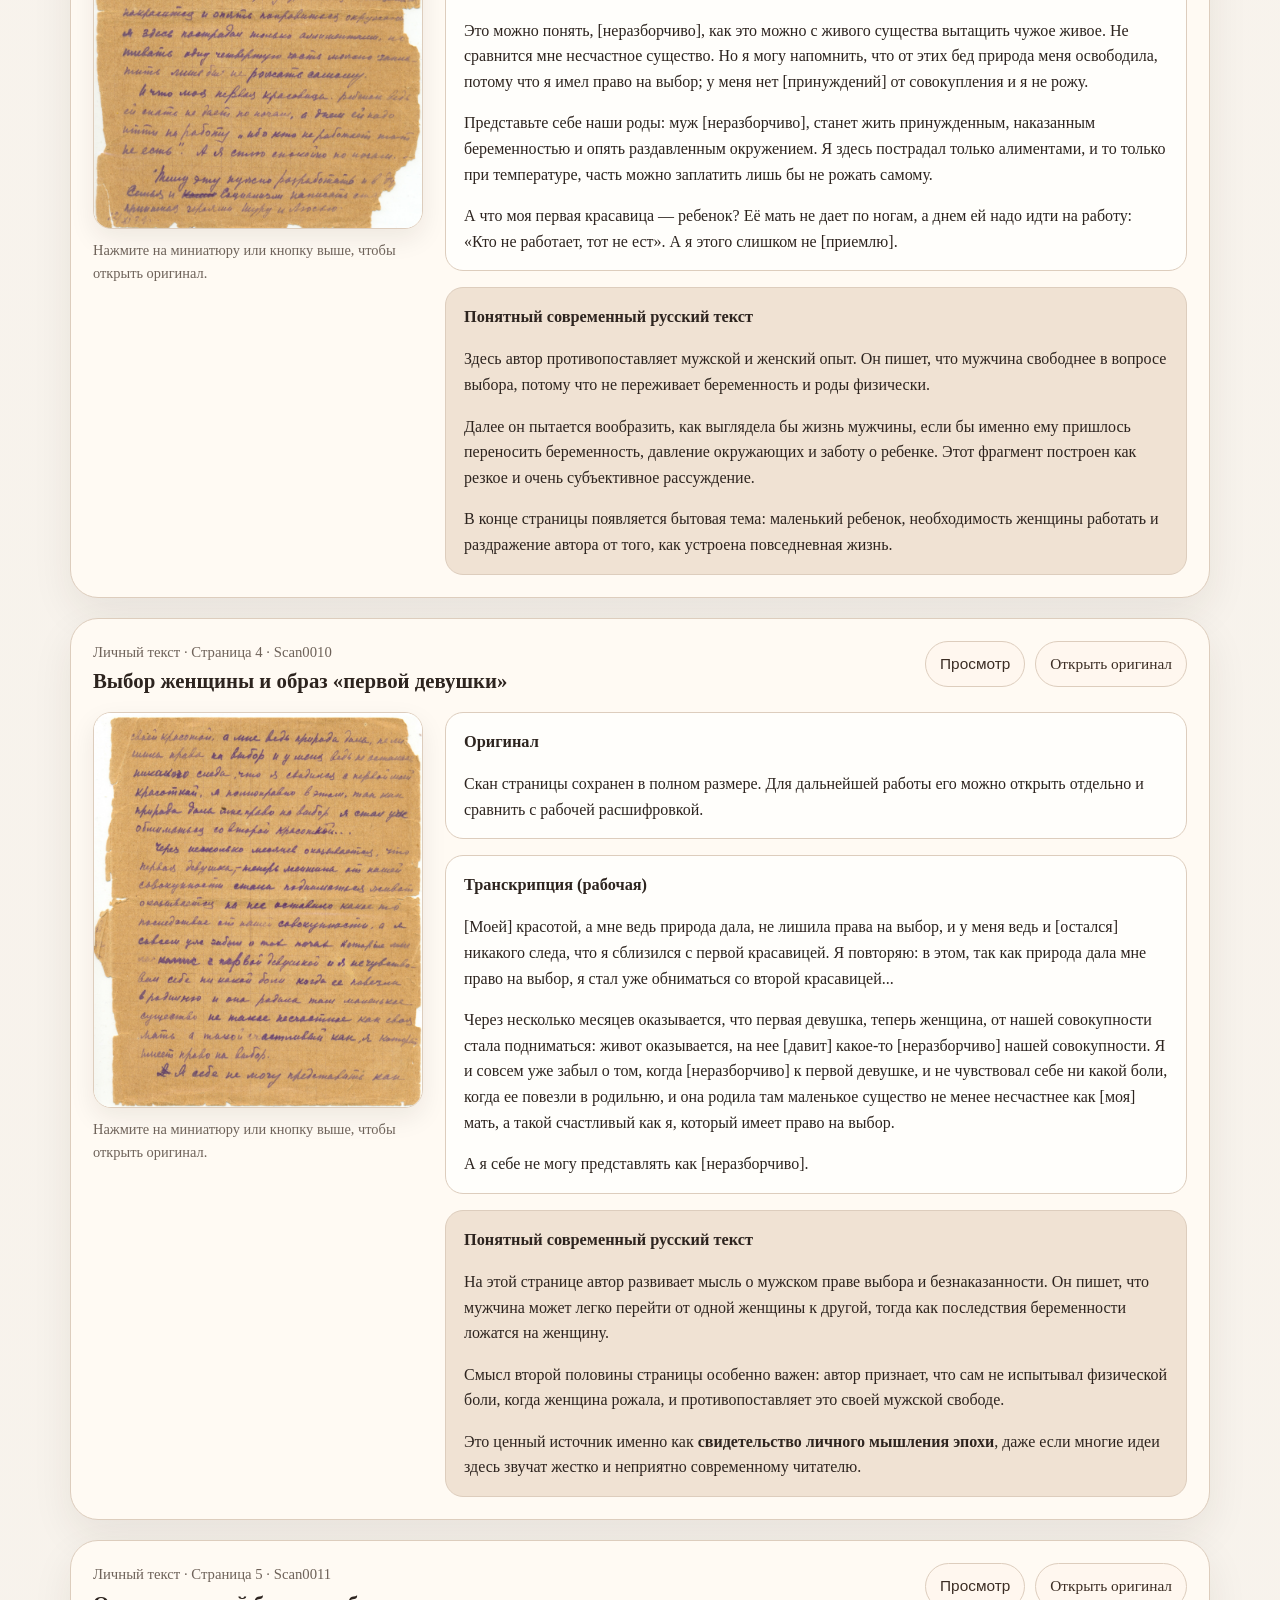
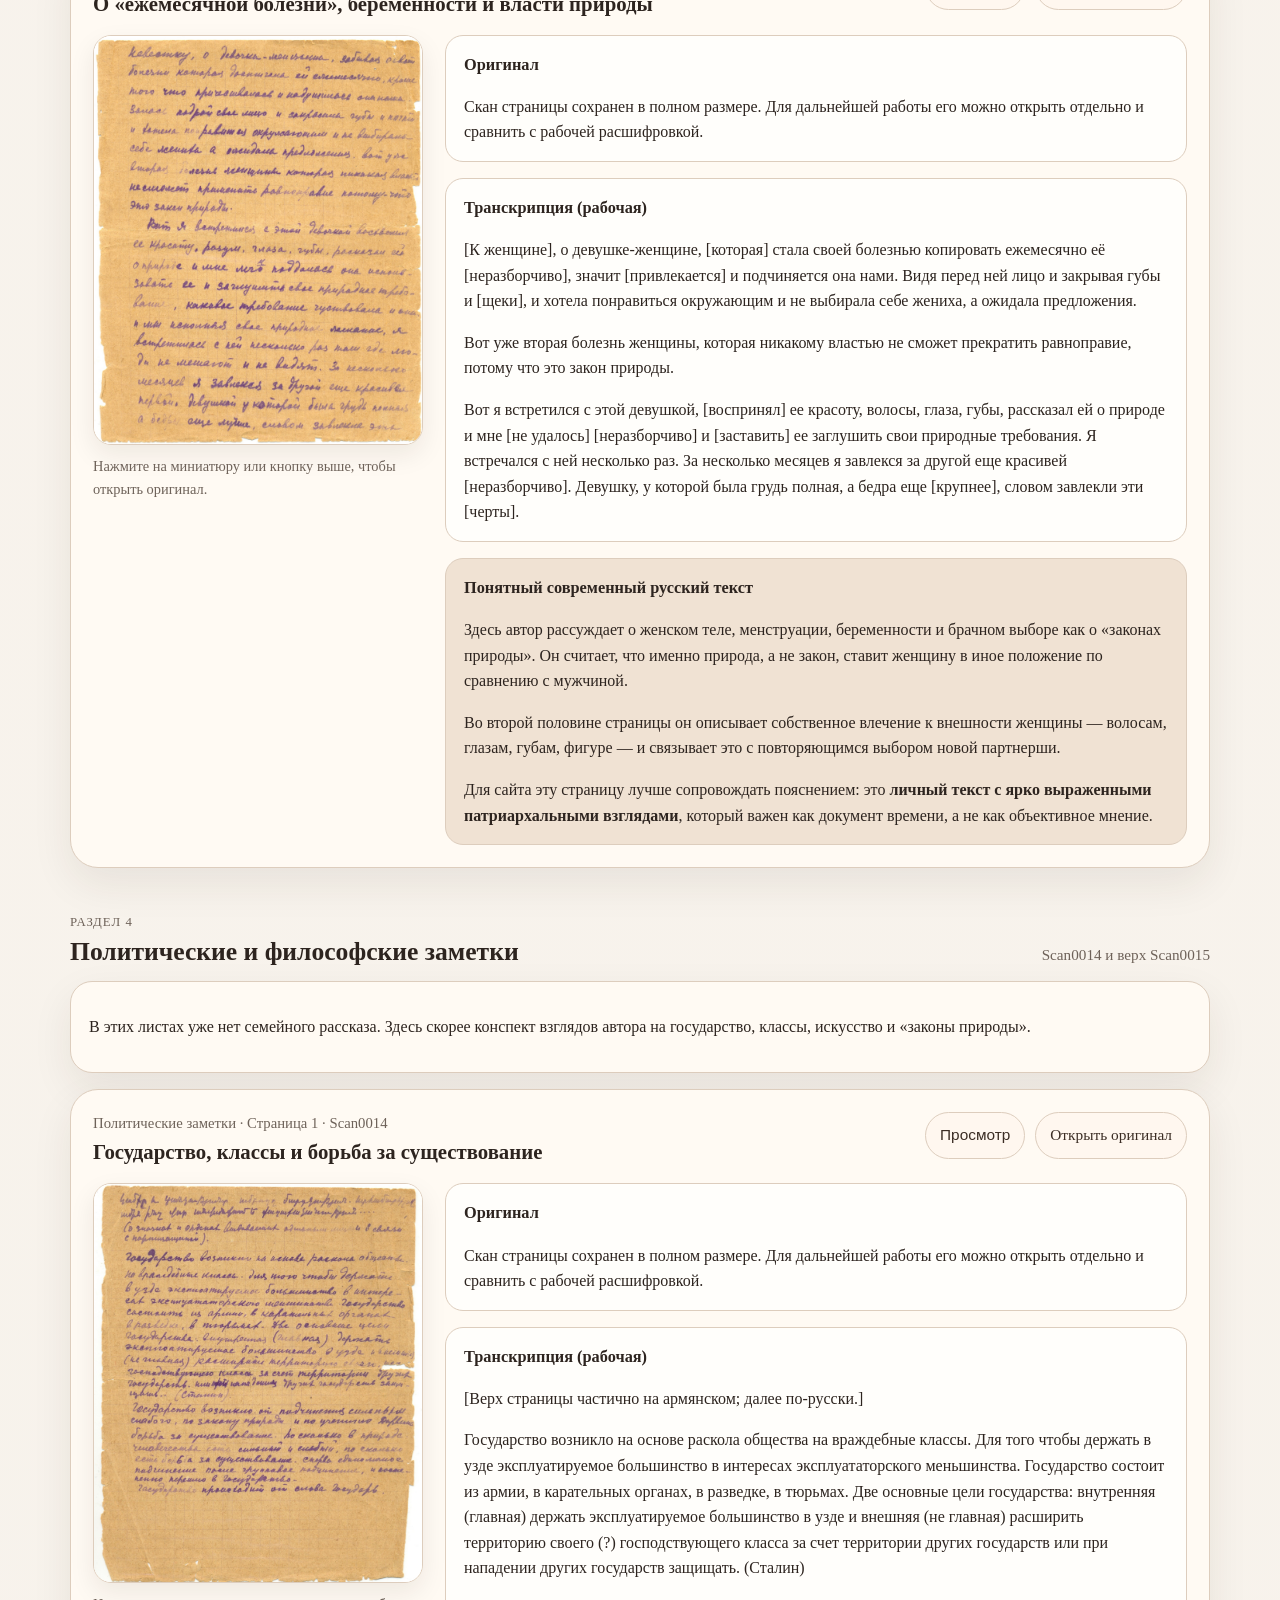
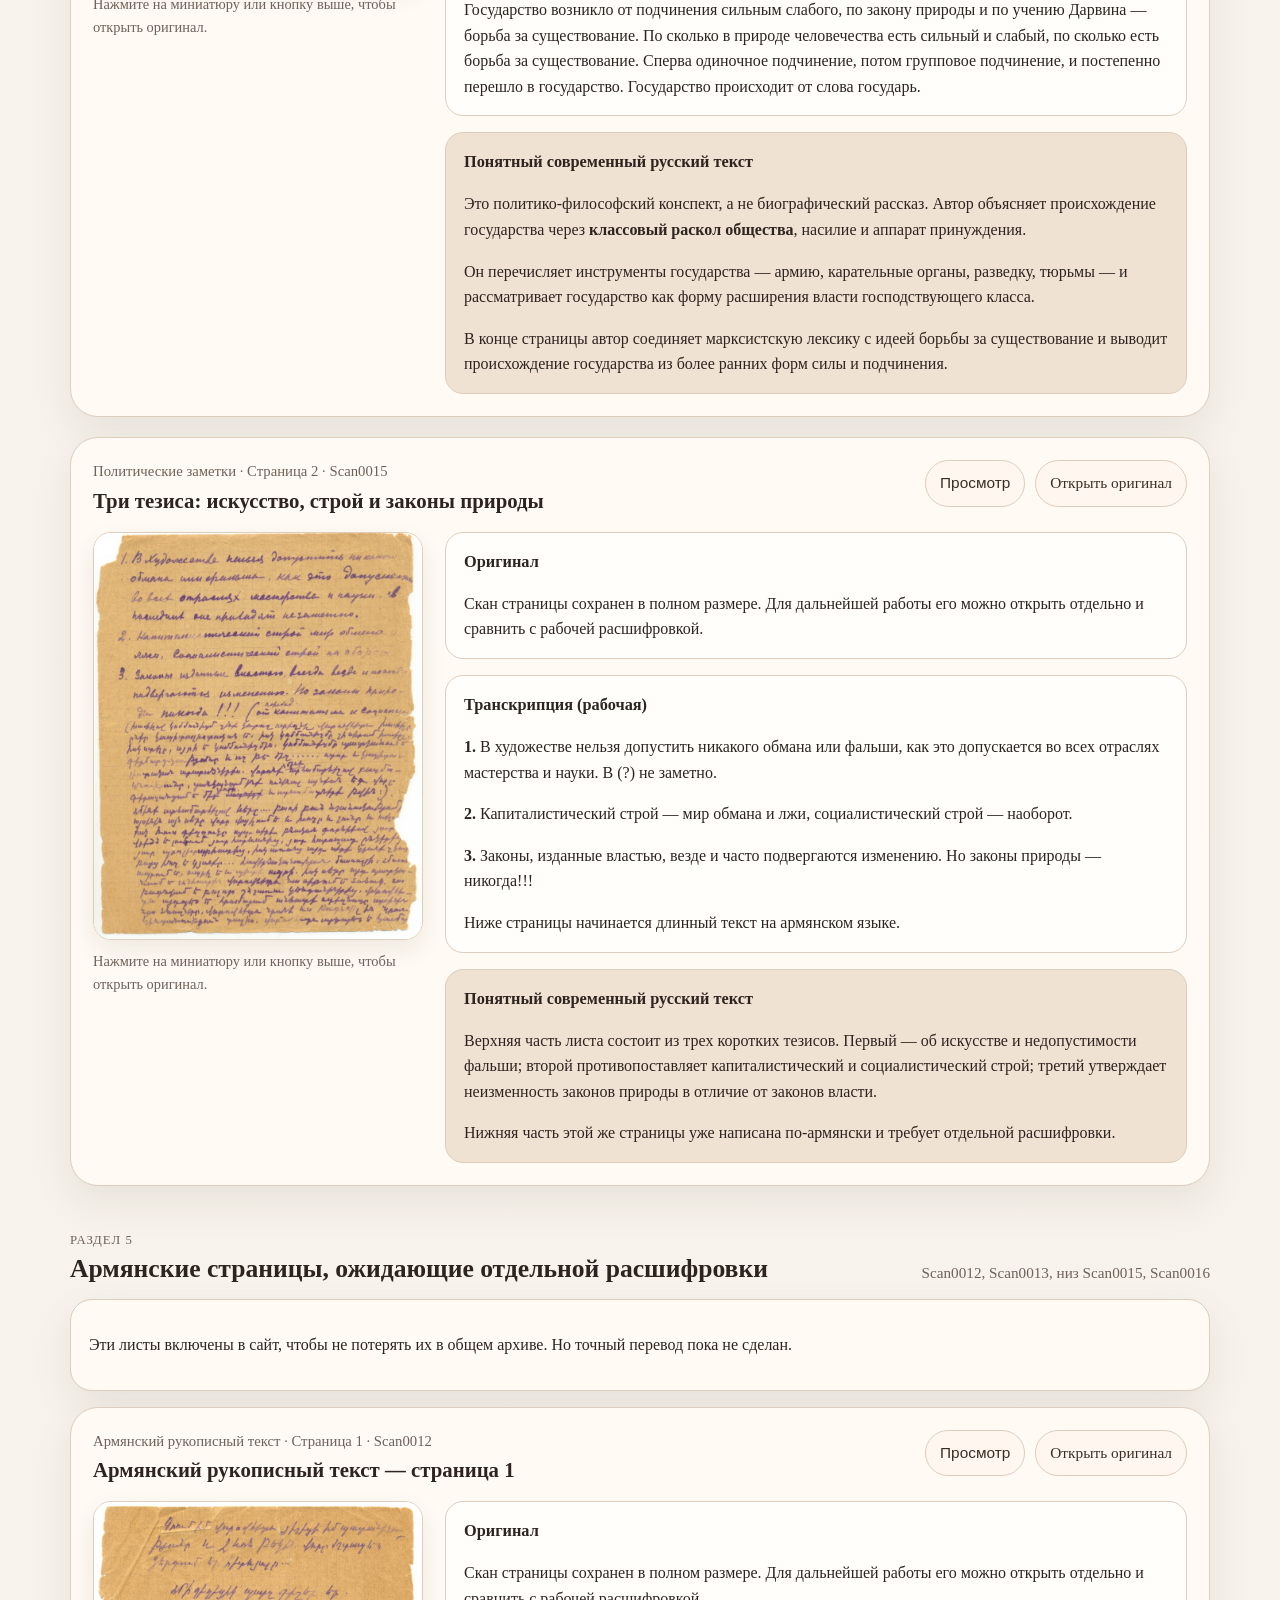
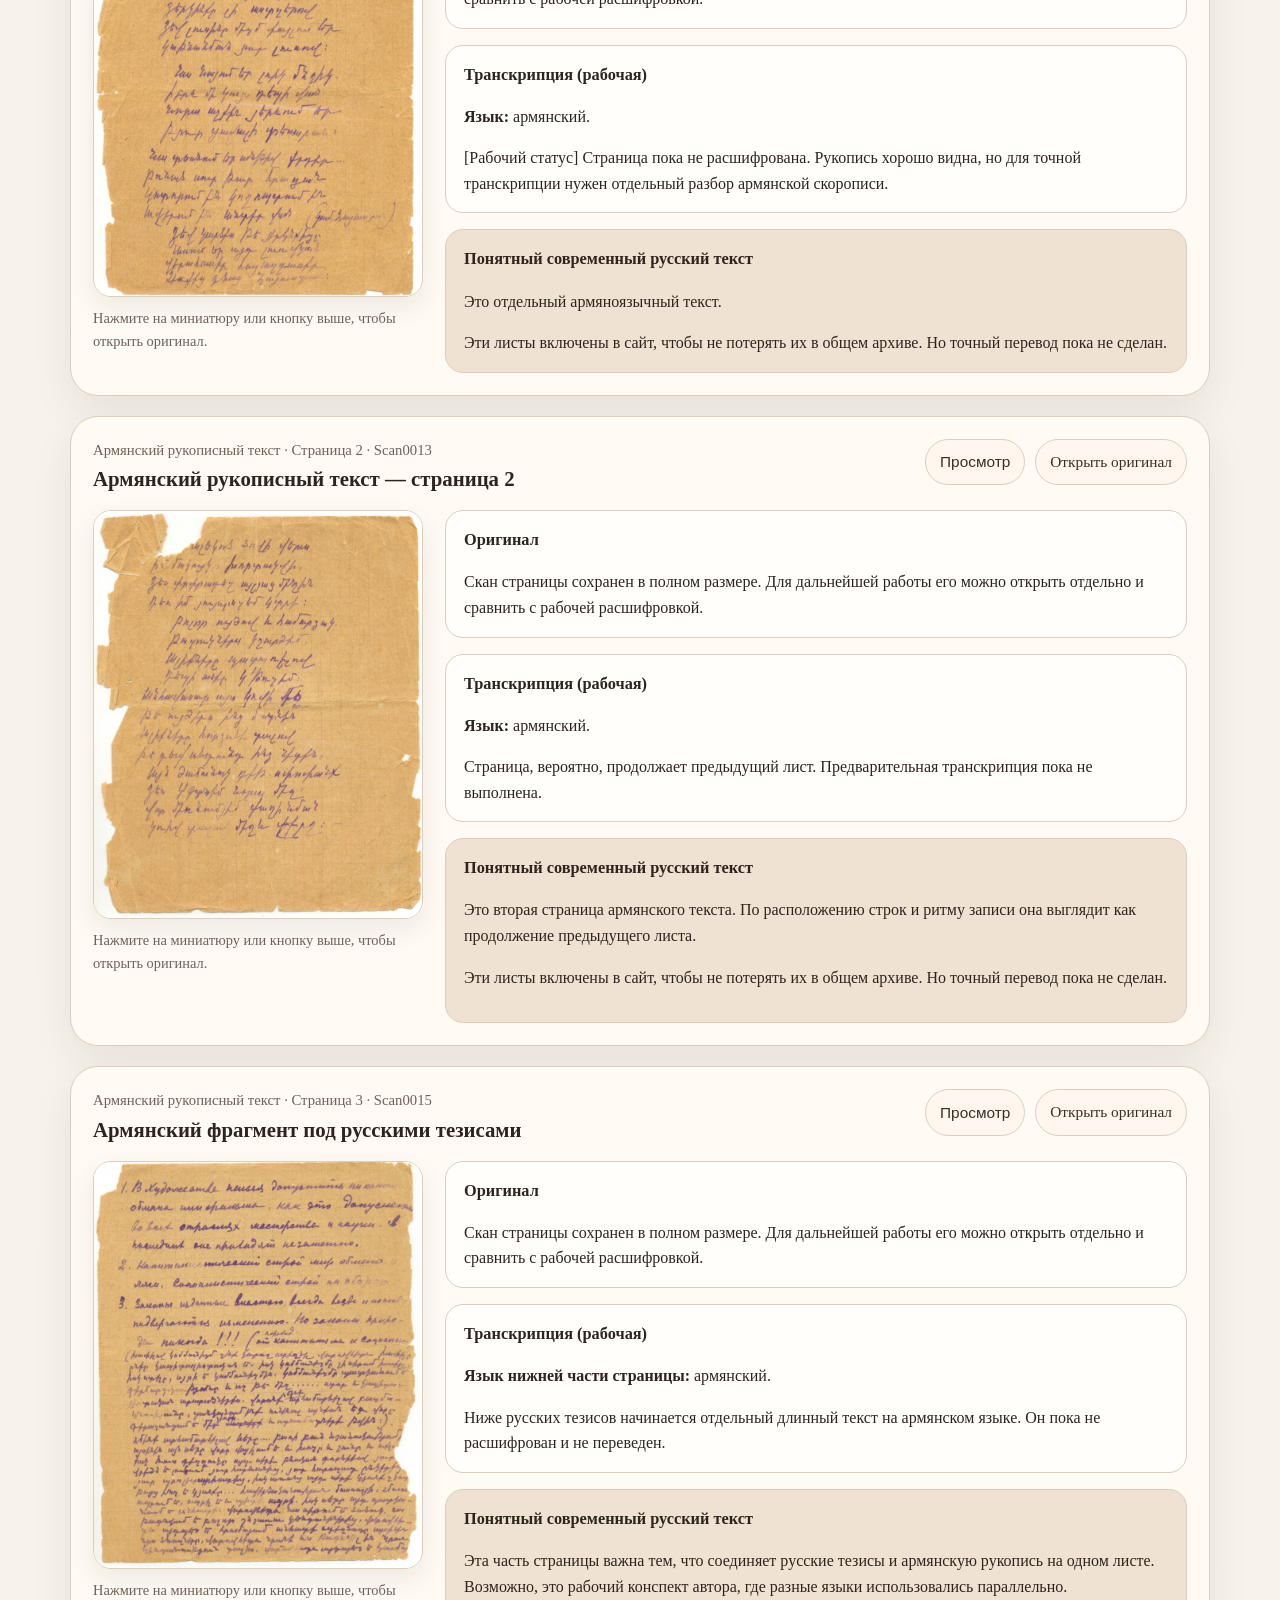
==== commit 9255654b: "udpated text for politics records" ====
--- a/index.html
+++ b/index.html
@@ -10,7 +10,6 @@
     <nav class="top-nav" aria-label="Основная навигация">
       <a href="index.html">Рукопись с расшифровкой</a>
       <a href="chronology.html">Хронология</a>
-      <a href="people.html">Семейное дерево</a>
     </nav>
     <header class="hero">
       <div class="hero__inner">
@@ -98,18 +97,17 @@
               </p>
               <p>
                 Я, родился 1883 г. 15-го марта ст./ст. в гор. (Нухе ?)
-                Азербайджанской Республики (бывшая Елисаветпольская губерния).
-                <br />Отца моего звали: Абрам (Айрушавич) Лалаян. <br />Матери:
-                (Саерия) (Аствацатуровна) (девичья фамилия) (Явриян).
-              </p>
-              <p>
-                Братьев мои трое:<br />
+                Азербайджанской Республики (бывшая Елизаветпольская губерния).
+                <br />Отца моего звали: Абрам Айрушавич Лалаян. <br />Матери:
+                Саерия Аствацатуровна (девичья фамилия) Явриян.
+              </p>
+              <p>
+                Братья мои трое:<br />
                 1. Вартан Абрамович Лалаян, учителем [неразборчиво] школы в
                 городе Ленинакане (ССРАрм.); <br />2. Мушег Абрамович Лалаян в
-                колхозе [неразборчиво] гор. (Нухе ?) Азербайджанской Республики
-                ; <br />3. Гурген Абрамович Лалаян (брат от мачехи)) гор.
-                Ашхабад Туркменской ССР улица Некрасова дом №32. <br />Сестер не
-                имею.
+                колхозе [неразборчиво] гор. Нуху Азербайджанской Республики ;
+                <br />3. Гурген Абрамович Лалаян (брат от мачехи)) гор. Ашхабад
+                Туркменской ССР улица Некрасова дом №32. <br />Сестер не имею.
               </p>
               <p>
                 До революции мои братья Вартан и Гурген занимались [сапожным
@@ -137,9 +135,9 @@
               </p>
               <p>
                 В 1899 году отец не мог прокормить свое семейство сапожным
-                ремеслом, уехал в гор. Баку, поступил приказчиком в (?) магазин.
-                Из Тифлиса я переехал в г. Баку - к отцу, где продолжал работать
-                [в переплётной].
+                ремеслом, уехал в гор. Баку, поступил приказчиком в [кожевенный]
+                магазин. Из Тифлиса я переехал в г. Баку - к отцу, где продолжал
+                работать [в переплётной].
               </p>
             </article>
 
@@ -151,12 +149,7 @@
                 <strong>Нуха</strong>, на территории бывшей Елисаветпольской
                 губернии.
               </p>
-              <p>
-                Дальше он перечисляет ближайших родственников. У него было
-                <strong>трое братьев</strong>; имена и часть должностей на этой
-                странице читаются не полностью, поэтому их лучше еще раз
-                проверить по оригиналу перед окончательной публикацией.
-              </p>
+              <p>Дальше он перечисляет ближайших родственников.</p>
               <p>
                 Он вспоминает, что сначала учился в
                 <strong>церковно-приходской школе</strong>, но не смог завершить
@@ -212,9 +205,9 @@
             <article class="text-block">
               <h3>Транскрипция (рабочая)</h3>
               <p>
-                [В переплетной.] В 1901 году с отцом переехали в гор. Нуху и в
-                одном помещении отец сапожничал, а я переплетал книги. Мать моя
-                умерла будучи мне 15 лет, т. е. в 1898 году.
+                В 1901 году с отцом переехали в гор. Нуху и в одном помещении
+                отец сапожничал, а я переплетал книги. Мать моя умерла будучи
+                мне 15 лет, т. е. в 1898 году.
               </p>
               <p>
                 В 1903 году я научился фотографировать; в 1905 г. служил в
@@ -1189,23 +1182,20 @@
                 <p>
                   Государство возникло на основе раскола общества на враждебные
                   классы. Для того чтобы держать в узде эксплуатируемое
-                  большинство в интересах эксплуататорского меньшинства,
-                  государство состоит из армии, в карательных органах, в
-                  разведке, в тюрьмах. Все остальные части государства [служат]
-                  той же цели.
-                </p>
-                <p>
-                  Империя (главная) держит в эксплуатации большинство в центре и
-                  в окраинах, расширяет территорию [господствующего] класса за
-                  счет территории других государств. Империализм служит хозяевам
-                  [неразборчиво]... (Сталин)
-                </p>
-                <p>
-                  Государство возникло от выделения сильного слабого, по закону
-                  природы и по учению Дарвина — борьба за существование. Но
-                  сколько в природе животных есть сильных и слабых, но сколько
-                  есть борьба за существование. Сперва одиночное подчинение,
-                  потом групповое подчинение, и постепенно перешло в
+                  большинство в интересах эксплуататорского меньшинства.
+                  Государство состоит из армии, в карательных органах, в
+                  разведке, в тюрьмах. Две основные цели государства: внутренняя
+                  (главная) держать эксплуатируемое большинство в узде и внешняя
+                  (не главная) расширить территорию своего (?) господствующего
+                  класса за счет территории других государств или при нападении
+                  других государств защищать. (Сталин)
+                </p>
+                <p>
+                  Государство возникло от подчинения сильным слабого, по закону
+                  природы и по учению Дарвина — борьба за существование. По
+                  сколько в природе человечества есть сильный и слабый, по
+                  сколько есть борьба за существование. Сперва одиночное
+                  подчинение, потом групповое подчинение, и постепенно перешло в
                   государство. Государство происходит от слова государь.
                 </p>
               </article>
@@ -1219,8 +1209,8 @@
                 </p>
                 <p>
                   Он перечисляет инструменты государства — армию, карательные
-                  органы, разведку, тюрьмы — и рассматривает империю как форму
-                  расширения власти господствующего класса.
+                  органы, разведку, тюрьмы — и рассматривает государство как
+                  форму расширения власти господствующего класса.
                 </p>
                 <p>
                   В конце страницы автор соединяет марксистскую лексику с идеей
@@ -1283,7 +1273,7 @@
                 <p>
                   <strong>1.</strong> В художестве нельзя допустить никакого
                   обмана или фальши, как это допускается во всех отраслях
-                  мастерства и науки. В живописи ни [малейший?] не заметно.
+                  мастерства и науки. В (?) не заметно.
                 </p>
                 <p>
                   <strong>2.</strong> Капиталистический строй — мир обмана и
@@ -1325,10 +1315,8 @@
         </div>
         <div class="section-intro">
           <p>
-            Эти листы уже включены в сайт, чтобы не потерять их в общем архиве.
-            Но точный перевод пока не сделан. Здесь лучше не угадывать
-            содержание, а вести аккуратный архивный учет: страница, язык, статус
-            перевода, примечания.
+            Эти листы включены в сайт, чтобы не потерять их в общем архиве.
+            Но точный перевод пока не сделан.
           </p>
         </div>
 
@@ -1389,15 +1377,10 @@
               </article>
               <article class="text-block modern">
                 <h4>Понятный современный русский текст</h4>
-                <p>
-                  Это отдельный армяноязычный текст. По внешнему виду он может
-                  быть стихотворным или публицистическим, но без уверенного
-                  чтения жанр лучше не определять.
-                </p>
-                <p>
-                  На сайте страницу уже можно хранить как источник: оригинал
-                  открыт, а перевод и расшифровку стоит добавить на следующем
-                  этапе работы.
+                <p>Это отдельный армяноязычный текст.</p>
+                <p>
+                  Эти листы включены в сайт, чтобы не потерять их в общем
+                  архиве. Но точный перевод пока не сделан.
                 </p>
               </article>
             </div>
@@ -1465,8 +1448,10 @@
                   ритму записи она выглядит как продолжение предыдущего листа.
                 </p>
                 <p>
-                  Пока лучше оставить ее в разделе «ожидает перевода», не
-                  пытаясь публиковать сомнительное чтение.
+                  <p>
+                  Эти листы включены в сайт, чтобы не потерять их в общем
+                  архиве. Но точный перевод пока не сделан.
+                </p>
                 </p>
               </article>
             </div>
@@ -1605,8 +1590,10 @@
                   готов для отдельной расшифровки.
                 </p>
                 <p>
-                  На текущем этапе разумно не угадывать содержание, а честно
-                  отметить, что перевод пока в работе.
+                  <p>
+                  Эти листы включены в сайт, чтобы не потерять их в общем
+                  архиве. Но точный перевод пока не сделан.
+                </p>
                 </p>
               </article>
             </div>
--- a/styles.css
+++ b/styles.css
@@ -262,6 +262,7 @@
   background: #fff7ef;
   border: 1px solid var(--line);
   font-weight: 700;
+  padding: 10px 50px;
 }
 .timeline-content {
   background: var(--paper);
@@ -269,6 +270,7 @@
   border-radius: 20px;
   padding: 16px 18px;
   box-shadow: var(--shadow);
+  z-index: 2;
 }
 .timeline-content h3 {
   margin-bottom: 6px;
@@ -352,154 +354,6 @@
   .timeline-year {
     width: auto;
     max-width: 170px;
-  }
-}
-
-.stats-grid {
-  display: grid;
-  grid-template-columns: repeat(4, minmax(0, 1fr));
-  gap: 14px;
-  margin-top: 18px;
-}
-.stat-card,
-.person-highlight,
-.person-card {
-  background: var(--paper);
-  border: 1px solid var(--line);
-  border-radius: 22px;
-  box-shadow: var(--shadow);
-}
-.stat-card {
-  padding: 18px 16px;
-  display: grid;
-  gap: 6px;
-  text-align: center;
-}
-.stat-card strong {
-  font-size: 1.8rem;
-  line-height: 1;
-}
-.stat-card span {
-  color: var(--muted);
-}
-.highlights-grid {
-  display: grid;
-  grid-template-columns: repeat(2, minmax(0, 1fr));
-  gap: 18px;
-}
-.person-highlight {
-  padding: 18px;
-}
-.person-branch {
-  margin: 0 0 6px;
-  color: var(--muted);
-  text-transform: uppercase;
-  letter-spacing: 0.08em;
-  font-size: 0.78rem;
-}
-.person-years {
-  margin: 0.25rem 0 0.75rem;
-  color: #4b4038;
-  font-weight: 600;
-}
-.filter-toolbar {
-  background: var(--paper);
-  border: 1px solid var(--line);
-  border-radius: 22px;
-  box-shadow: var(--shadow);
-  padding: 18px;
-}
-.search-label {
-  display: block;
-  font-weight: 700;
-  margin-bottom: 8px;
-}
-.search-input {
-  width: 100%;
-  min-height: 46px;
-  border: 1px solid var(--line);
-  border-radius: 14px;
-  padding: 10px 14px;
-  font: inherit;
-  background: #fffefb;
-}
-.filter-row {
-  display: flex;
-  flex-wrap: wrap;
-  gap: 10px;
-  margin-top: 14px;
-}
-.filter-chip {
-  display: inline-flex;
-  gap: 8px;
-  align-items: center;
-  border: 1px solid var(--line);
-  background: #fff7ef;
-  color: #3b2d24;
-  padding: 9px 12px;
-  border-radius: 999px;
-  cursor: pointer;
-  font: inherit;
-}
-.filter-chip span {
-  display: inline-flex;
-  min-width: 24px;
-  height: 24px;
-  align-items: center;
-  justify-content: center;
-  border-radius: 999px;
-  background: #fff;
-  border: 1px solid var(--line);
-  font-size: 0.85rem;
-}
-.filter-chip.is-active {
-  background: #ead6c0;
-}
-.people-grid {
-  display: grid;
-  grid-template-columns: repeat(2, minmax(0, 1fr));
-  gap: 18px;
-}
-.person-card {
-  padding: 18px;
-}
-.person-card__top {
-  display: flex;
-  justify-content: space-between;
-  gap: 14px;
-  align-items: flex-start;
-  margin-bottom: 12px;
-}
-.person-badges {
-  display: flex;
-  flex-wrap: wrap;
-  gap: 8px;
-  justify-content: flex-end;
-}
-.person-badges span {
-  display: inline-flex;
-  align-items: center;
-  min-height: 28px;
-  padding: 4px 10px;
-  border-radius: 999px;
-  background: #fff7ef;
-  border: 1px solid var(--line);
-  font-size: 0.88rem;
-}
-.person-card__body p {
-  margin: 0.55rem 0;
-}
-.person-card.is-hidden {
-  display: none;
-}
-.muted-link {
-  color: var(--muted);
-}
-@media (max-width: 920px) {
-  .stats-grid,
-  .highlights-grid,
-  .people-grid {
-    grid-template-columns: 1fr;
   }
 }
 
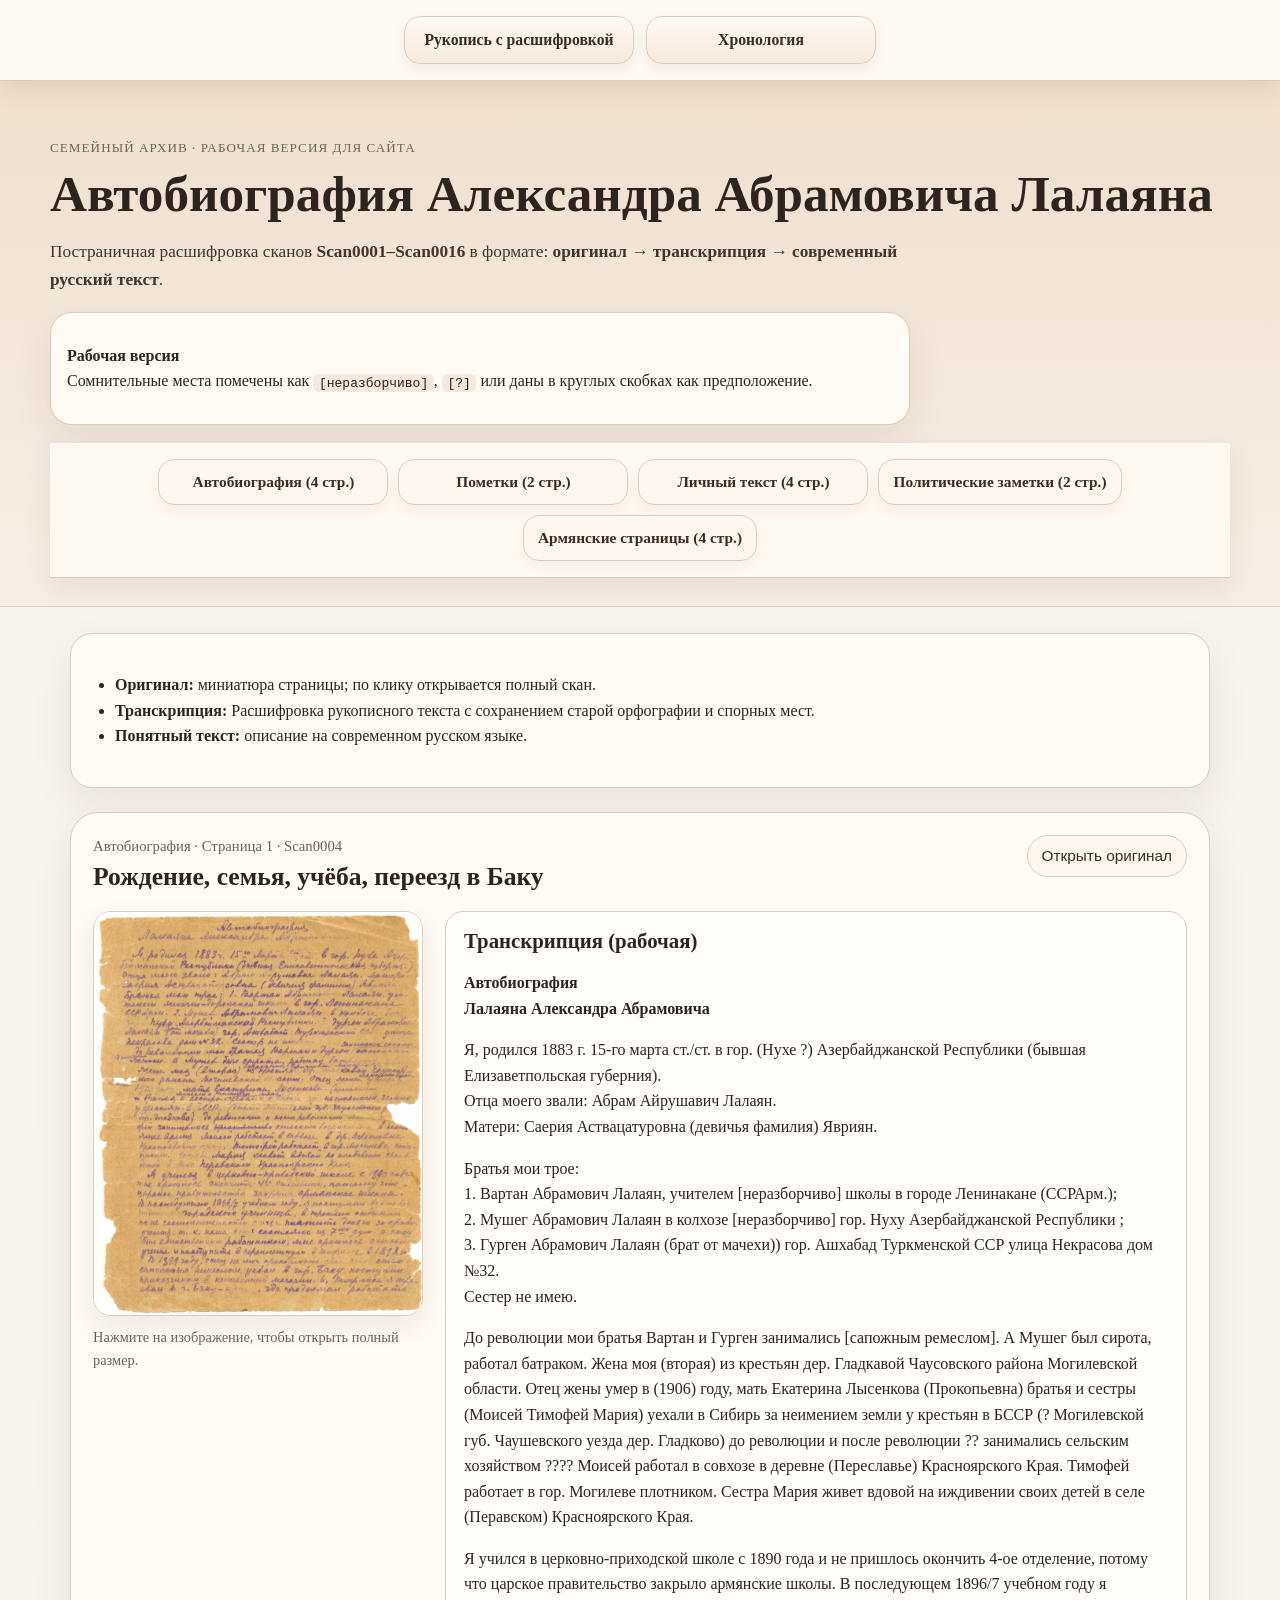
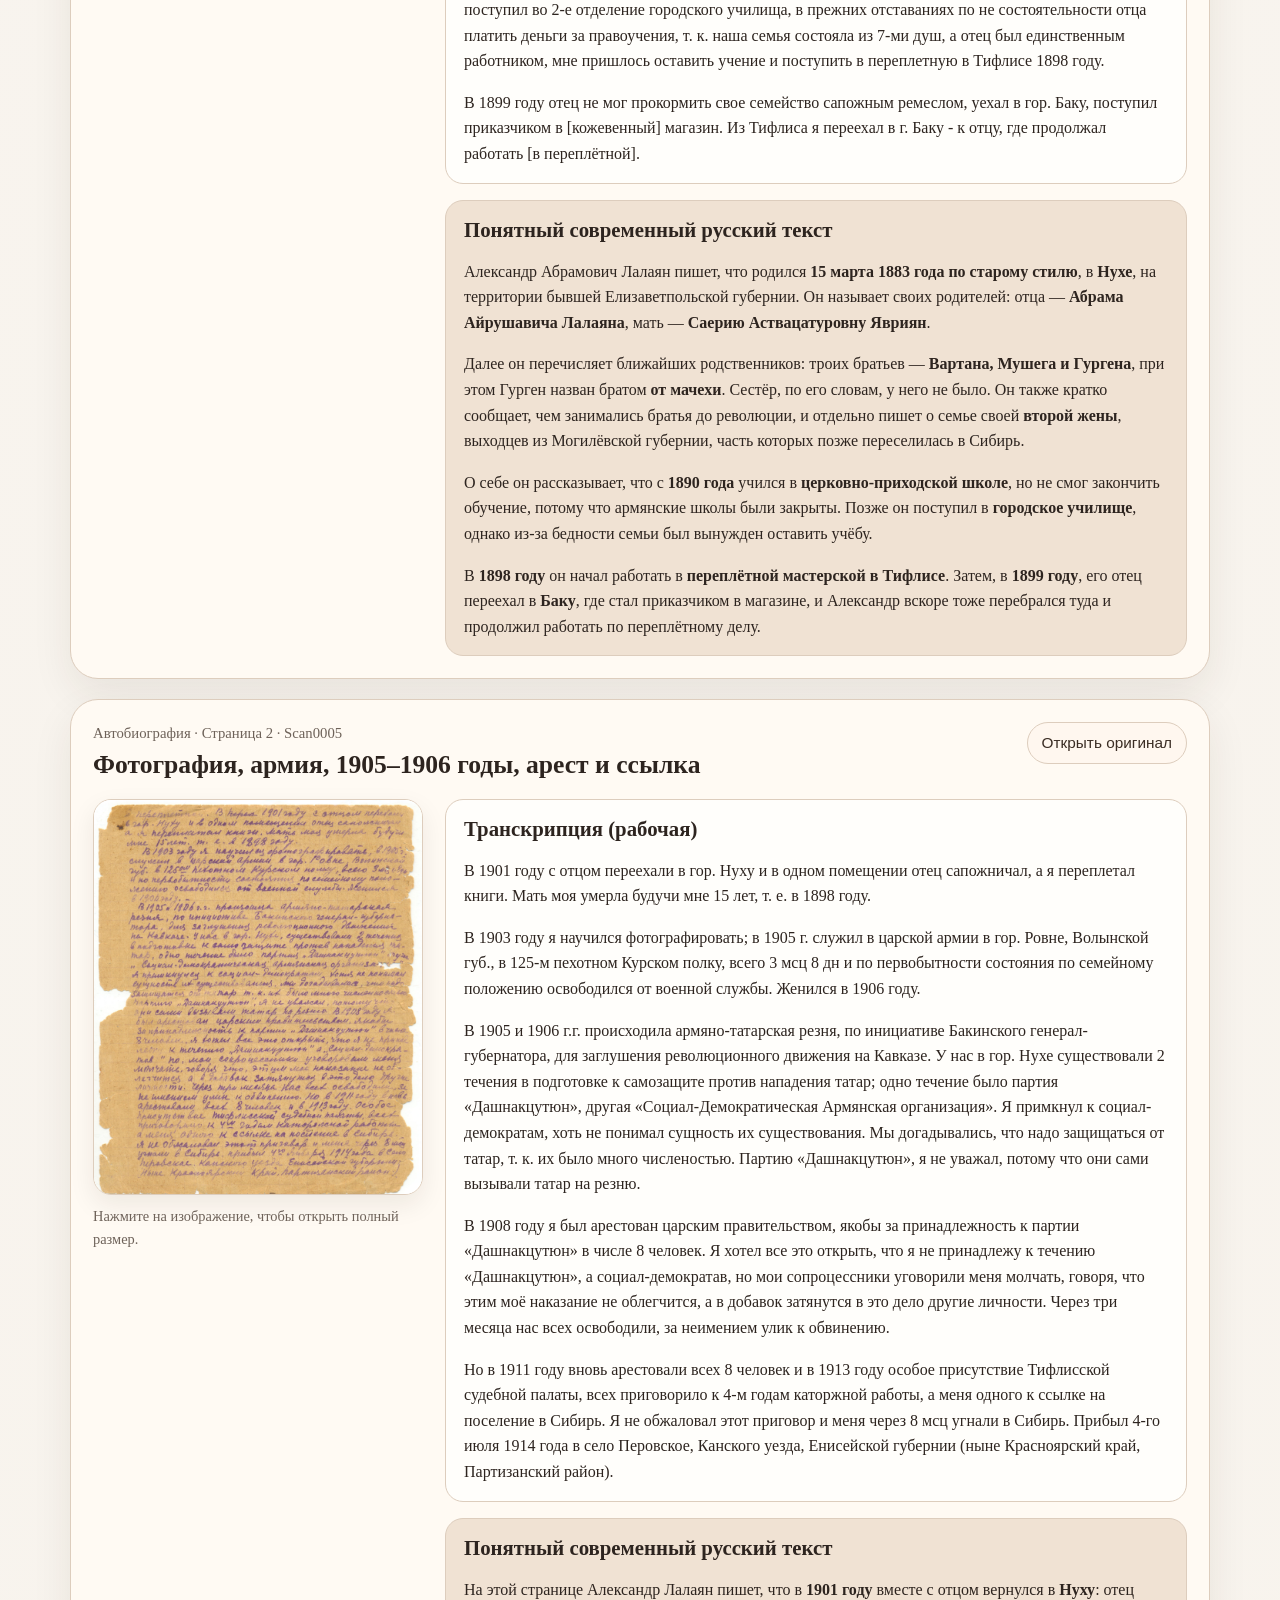
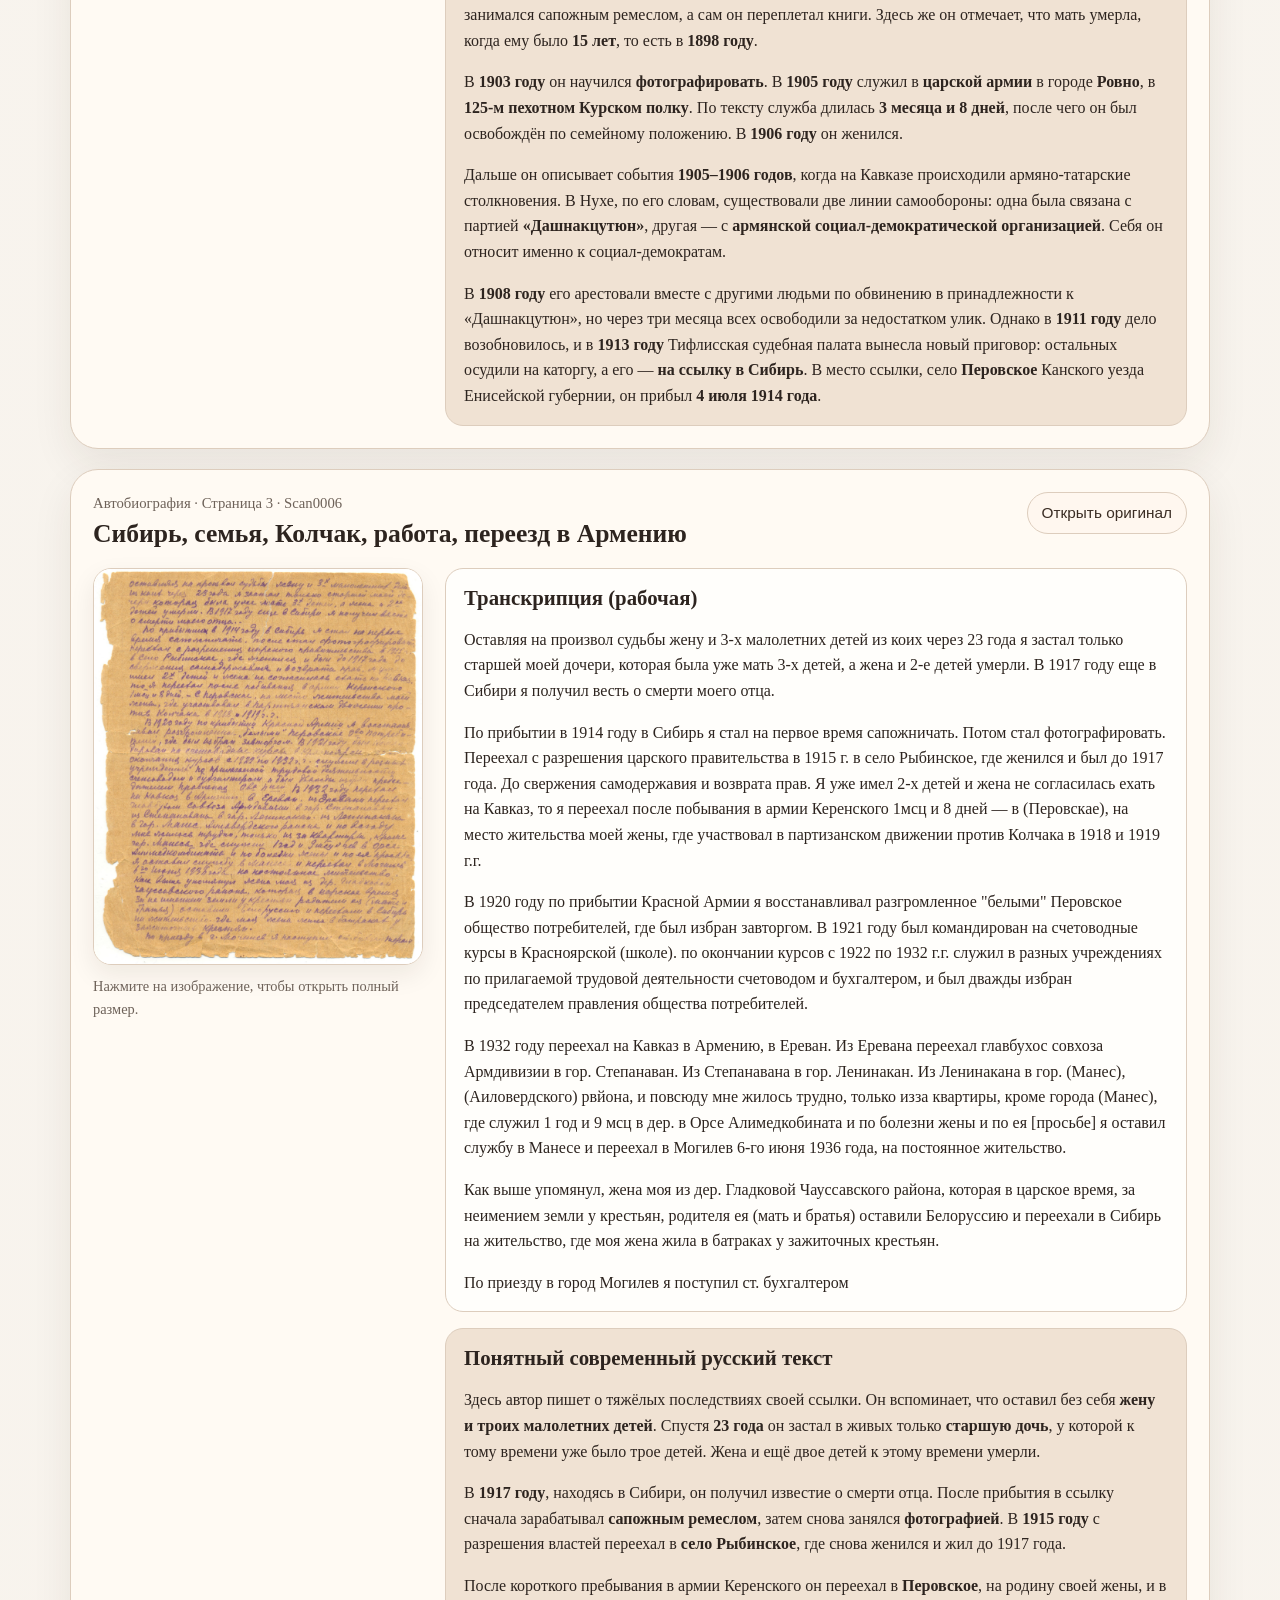
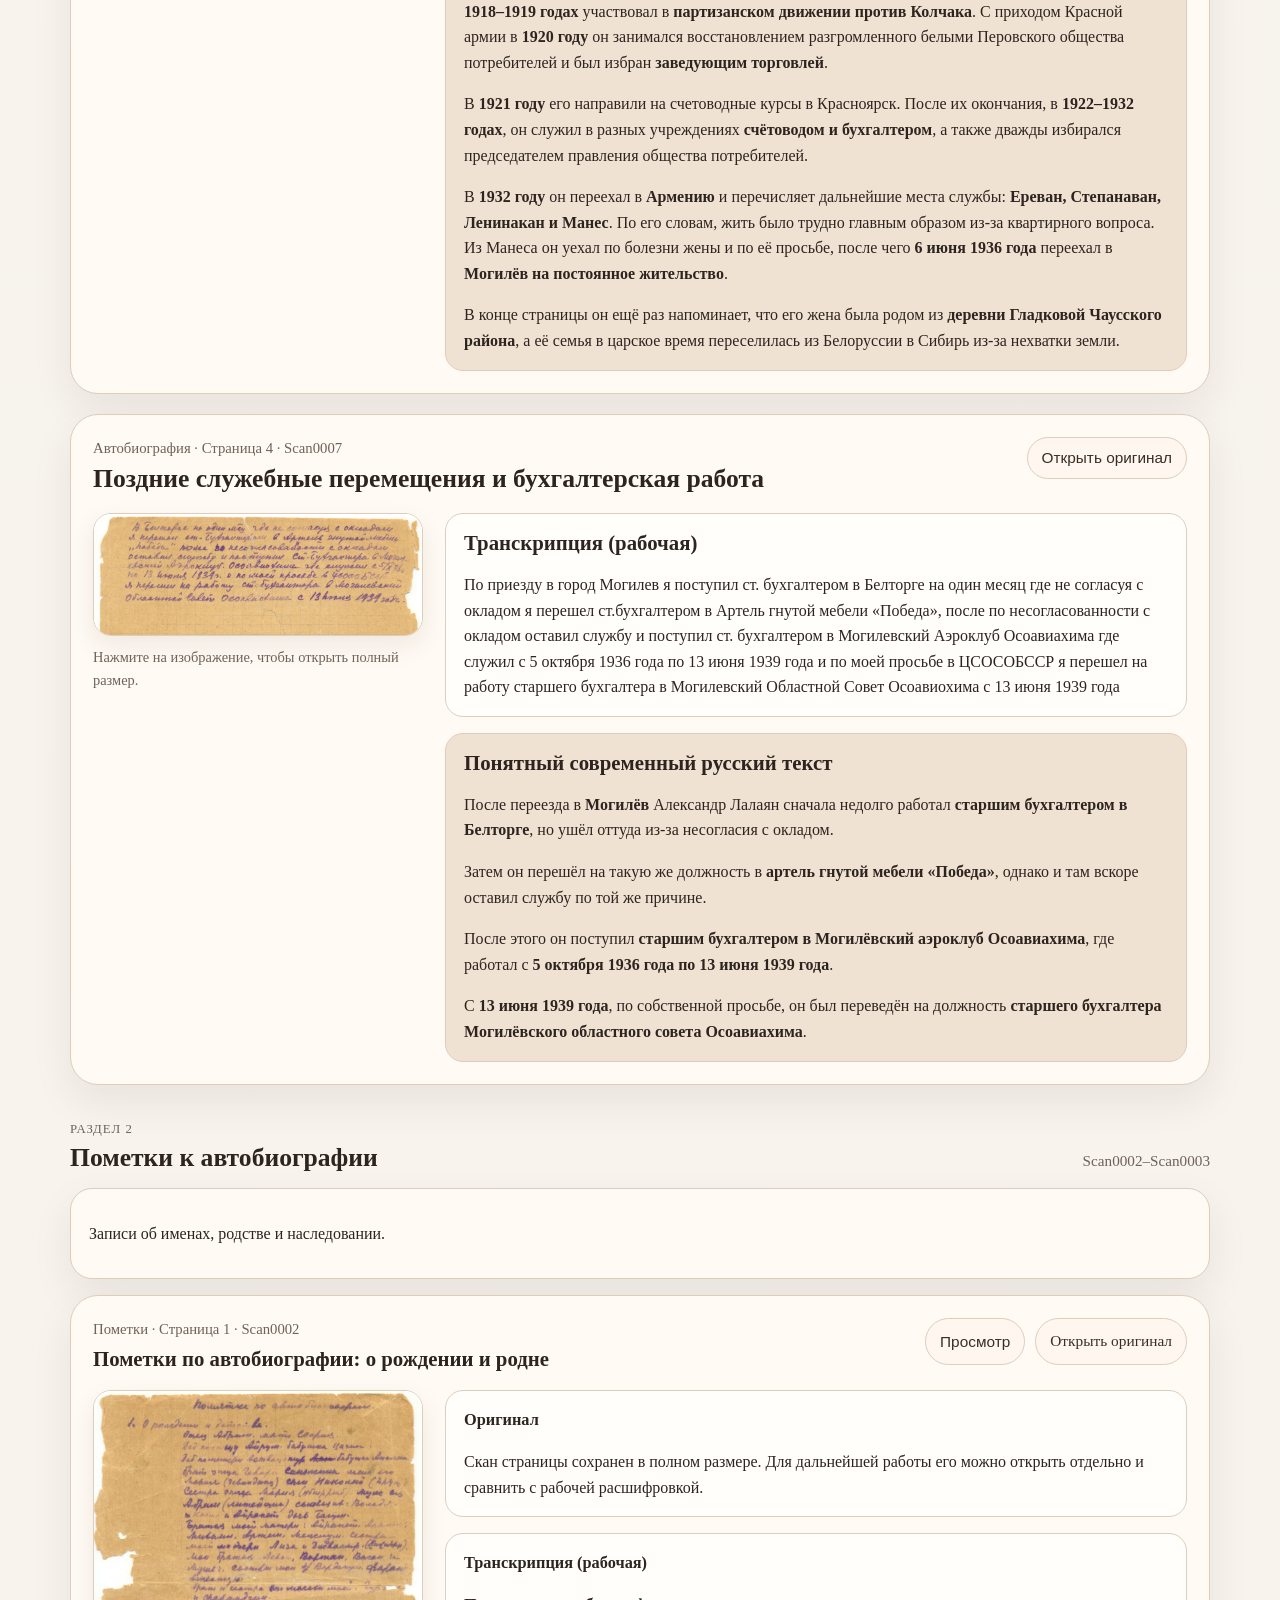
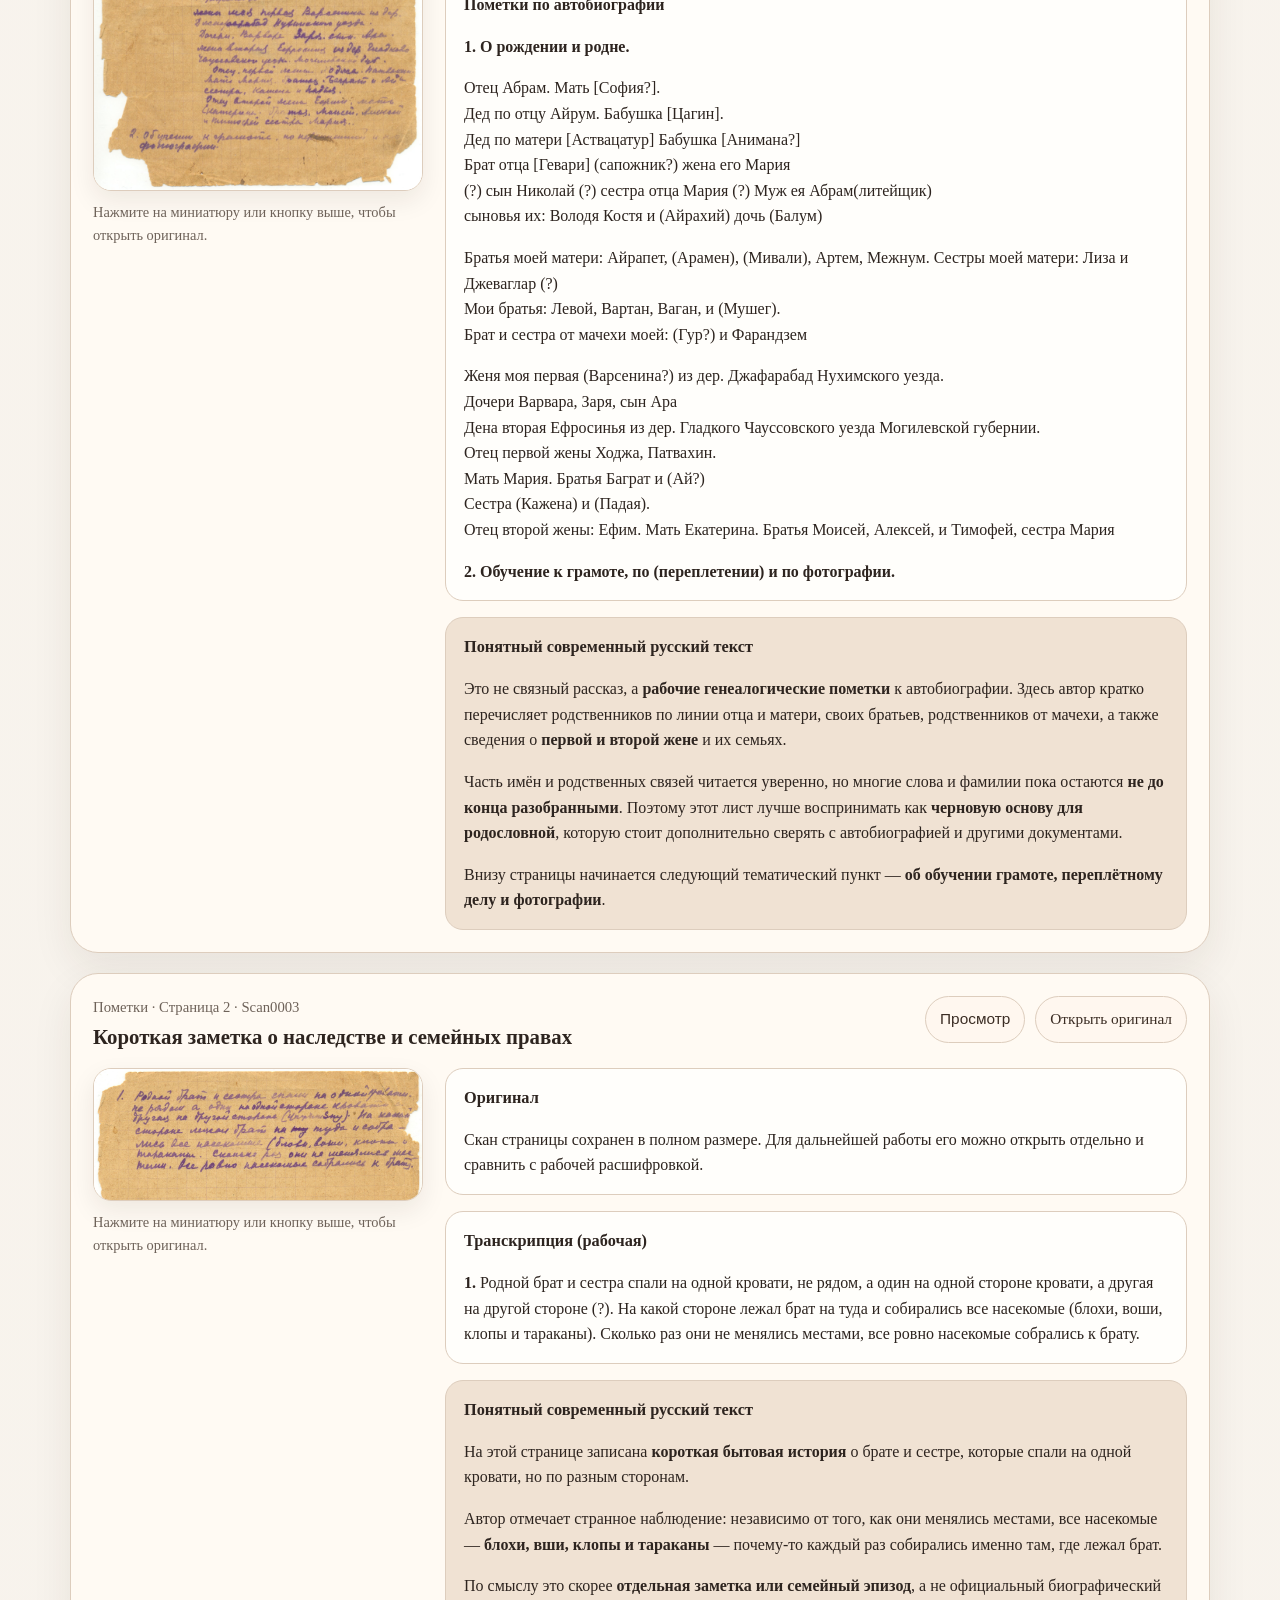
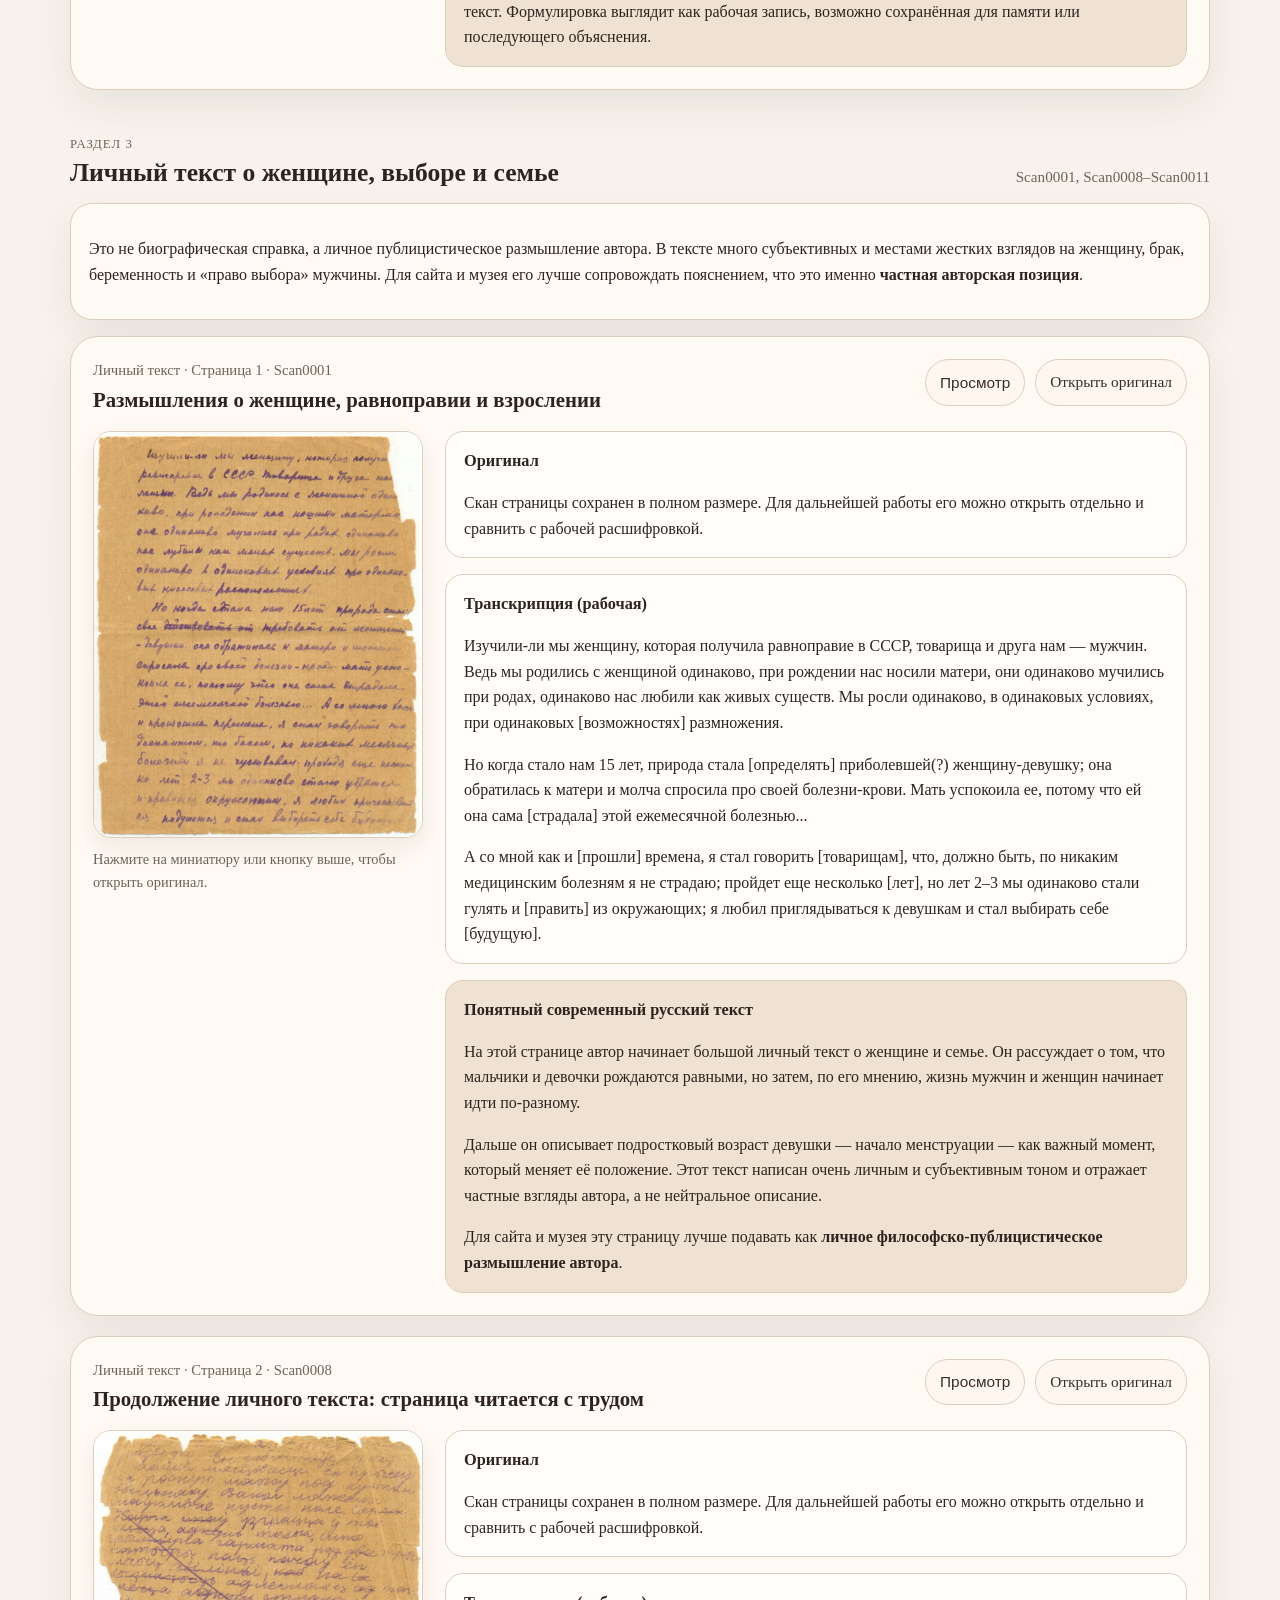
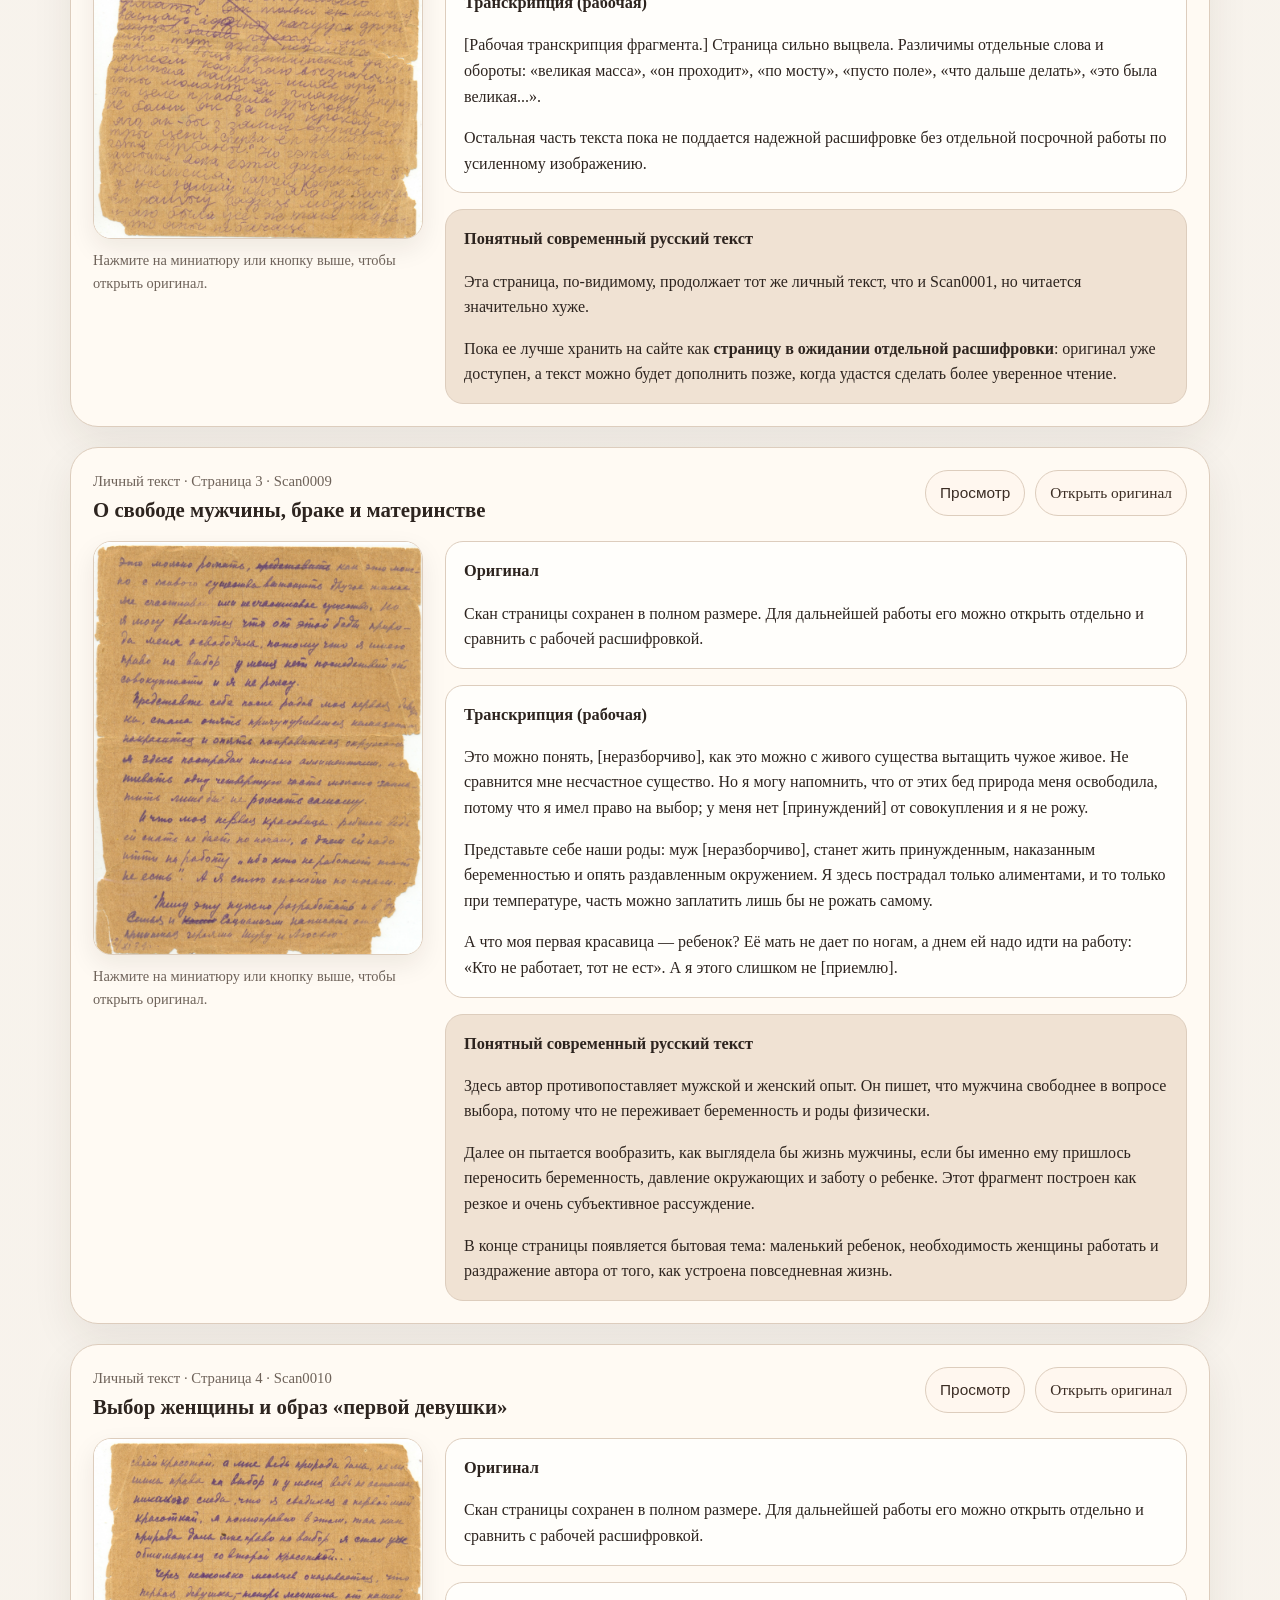
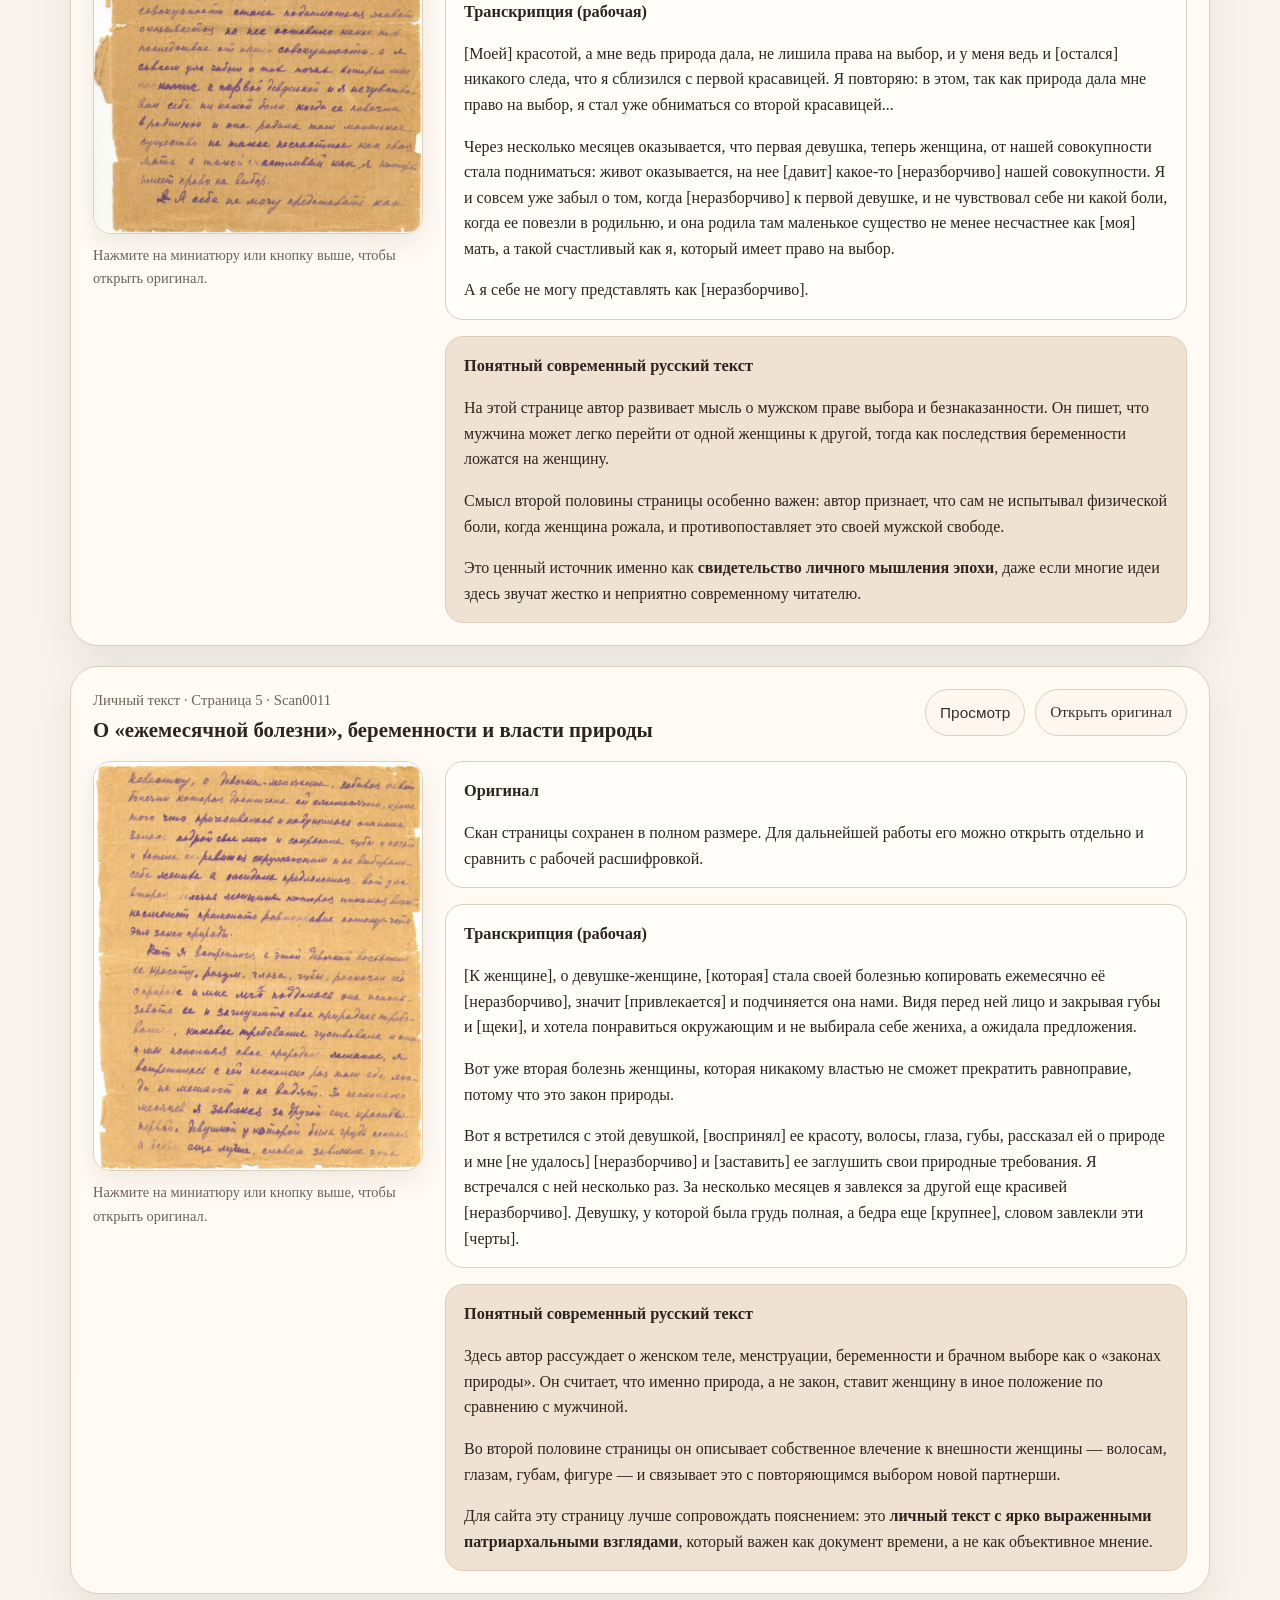
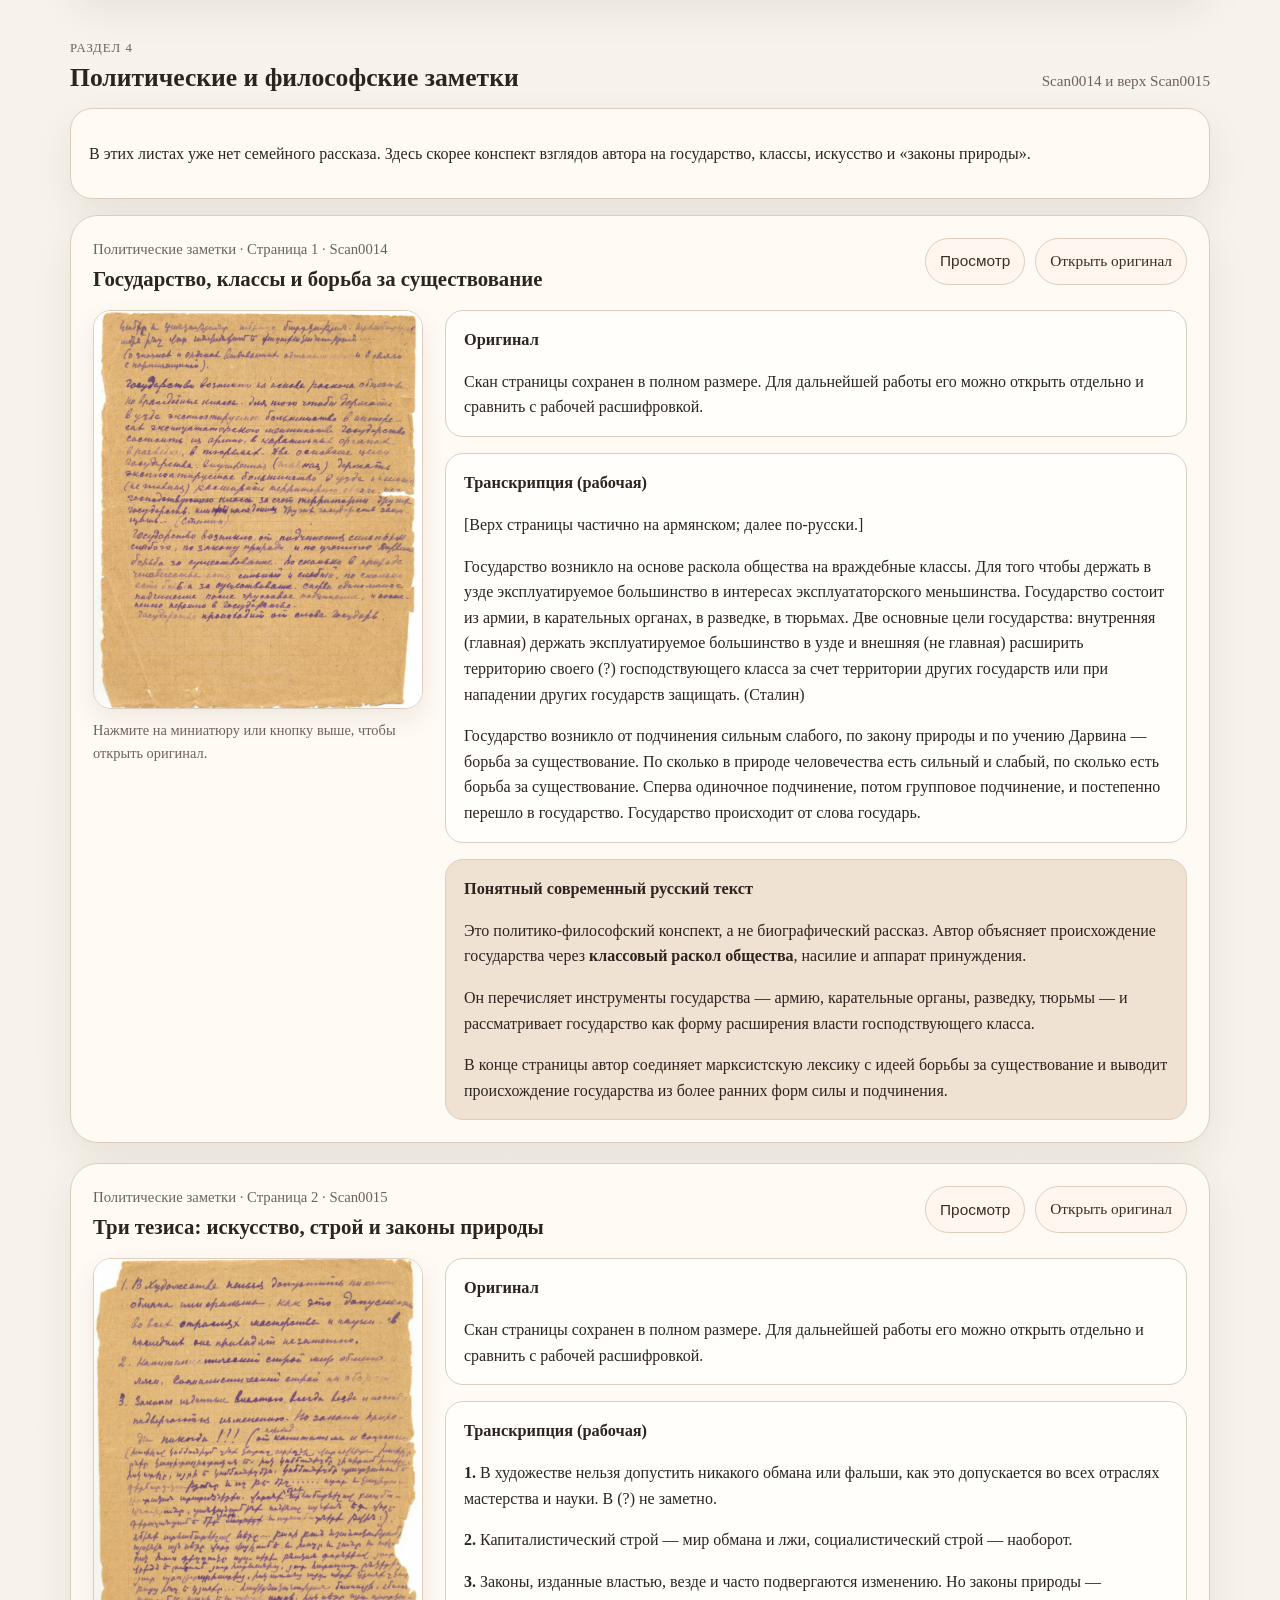
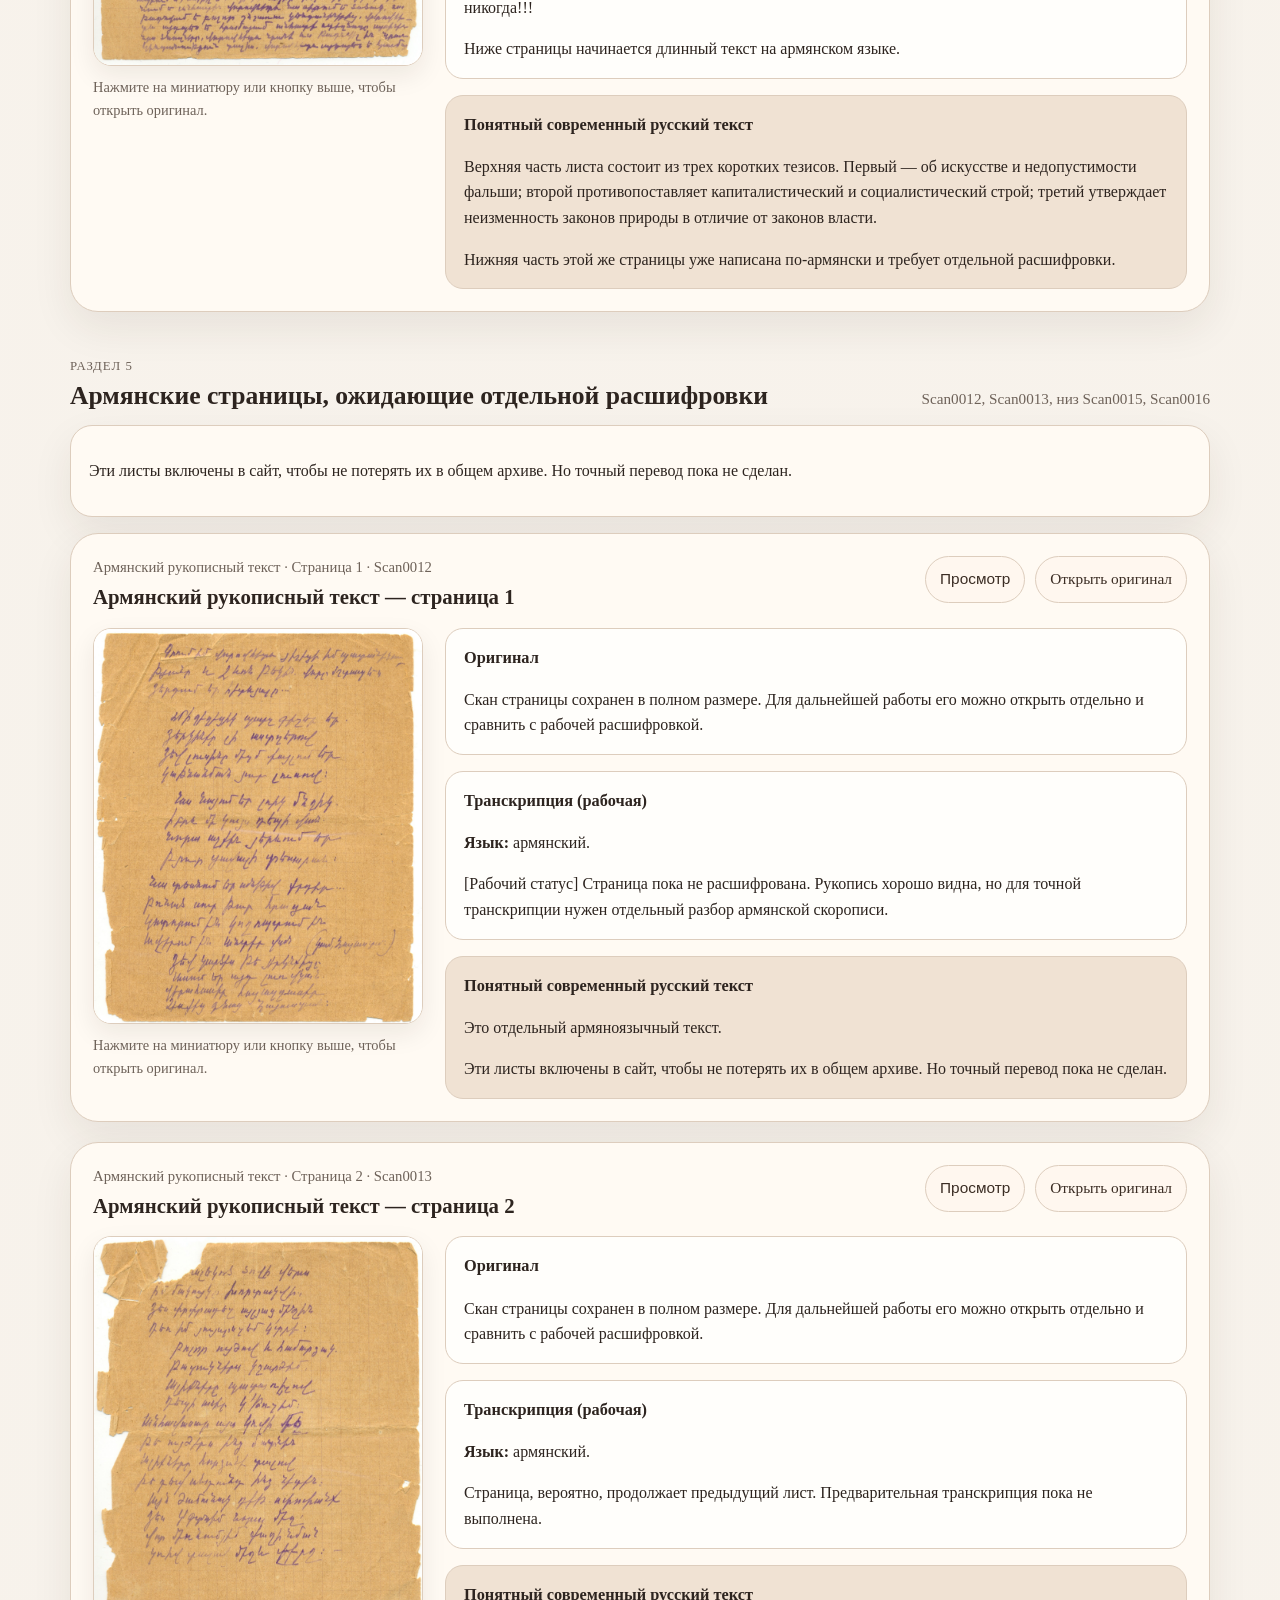
==== commit 61535171: "updated interpretation in modern russian language" ====
--- a/index.html
+++ b/index.html
@@ -145,24 +145,35 @@
               <h3>Понятный современный русский текст</h3>
               <p>
                 Александр Абрамович Лалаян пишет, что родился
-                <strong>15 марта 1883 года (по старому стилю)</strong> в городе
-                <strong>Нуха</strong>, на территории бывшей Елисаветпольской
-                губернии.
-              </p>
-              <p>Дальше он перечисляет ближайших родственников.</p>
-              <p>
-                Он вспоминает, что сначала учился в
-                <strong>церковно-приходской школе</strong>, но не смог завершить
-                обучение, потому что армянские школы были закрыты властями.
-                Затем поступил в <strong>городское училище</strong>, однако
-                из-за тяжелого материального положения семьи был вынужден
-                оставить учебу.
-              </p>
-              <p>
-                После этого он работал в <strong>переплетной</strong> в Тифлисе.
-                В <strong>1899 году</strong> отец уехал в
-                <strong>Баку</strong> и поступил туда приказчиком в магазин, а
-                Александр позже переехал к нему и продолжил работать.
+                <strong>15 марта 1883 года по старому стилю</strong>, в
+                <strong>Нухе</strong>, на территории бывшей Елизаветпольской
+                губернии. Он называет своих родителей: отца —
+                <strong>Абрама Айрушавича Лалаяна</strong>, мать —
+                <strong>Саерию Аствацатуровну Явриян</strong>.
+              </p>
+              <p>
+                Далее он перечисляет ближайших родственников: троих братьев —
+                <strong>Вартана, Мушега и Гургена</strong>, при этом Гурген
+                назван братом <strong>от мачехи</strong>. Сестёр, по его словам,
+                у него не было. Он также кратко сообщает, чем занимались братья
+                до революции, и отдельно пишет о семье своей
+                <strong>второй жены</strong>, выходцев из Могилёвской губернии,
+                часть которых позже переселилась в Сибирь.
+              </p>
+              <p>
+                О себе он рассказывает, что с <strong>1890 года</strong> учился
+                в <strong>церковно-приходской школе</strong>, но не смог
+                закончить обучение, потому что армянские школы были закрыты.
+                Позже он поступил в <strong>городское училище</strong>, однако
+                из-за бедности семьи был вынужден оставить учёбу.
+              </p>
+              <p>
+                В <strong>1898 году</strong> он начал работать в
+                <strong>переплётной мастерской в Тифлисе</strong>. Затем, в
+                <strong>1899 году</strong>, его отец переехал в
+                <strong>Баку</strong>, где стал приказчиком в магазине, и
+                Александр вскоре тоже перебрался туда и продолжил работать по
+                переплётному делу.
               </p>
             </article>
           </div>
@@ -251,39 +262,42 @@
             <article class="text-block modern">
               <h3>Понятный современный русский текст</h3>
               <p>
-                На этой странице Александр Лалаян пишет, что в начале 1900-х
-                годов вместе с отцом снова жил в Нухе: отец занимался сапожным
-                делом, а сам он переплетал книги. Здесь же он указывает, что
-                мать умерла, когда ему было <strong>15 лет</strong>, то есть
-                примерно в <strong>1898 году</strong>.
-              </p>
-              <p>
-                В <strong>1903 году</strong> он занялся
-                <strong>фотографией</strong>. Затем служил в
+                На этой странице Александр Лалаян пишет, что в
+                <strong>1901 году</strong> вместе с отцом вернулся в
+                <strong>Нуху</strong>: отец занимался сапожным ремеслом, а сам
+                он переплетал книги. Здесь же он отмечает, что мать умерла,
+                когда ему было <strong>15 лет</strong>, то есть в
+                <strong>1898 году</strong>.
+              </p>
+              <p>
+                В <strong>1903 году</strong> он научился
+                <strong>фотографировать</strong>. В
+                <strong>1905 году</strong> служил в
                 <strong>царской армии</strong> в городе <strong>Ровно</strong>,
-                в <strong>125-м пехотном Курском полку</strong>. Общая
-                продолжительность службы указана как примерно
-                <strong>3 года 8 месяцев</strong>. Позже он был освобождён от
-                службы по семейным обстоятельствам.
-              </p>
-              <p>
-                Далее он описывает события <strong>1905–1906 годов</strong> —
-                армяно-татарскую резню на Кавказе. В Нухе, по его словам,
-                существовали две линии самообороны: одна была связана с партией
-                <strong>«Дашнакцутюн»</strong>, другая — с
+                в <strong>125-м пехотном Курском полку</strong>. По тексту
+                служба длилась <strong>3 месяца и 8 дней</strong>, после чего он
+                был освобождён по семейному положению. В
+                <strong>1906 году</strong> он женился.
+              </p>
+              <p>
+                Дальше он описывает события <strong>1905–1906 годов</strong>,
+                когда на Кавказе происходили армяно-татарские столкновения. В
+                Нухе, по его словам, существовали две линии самообороны: одна
+                была связана с партией <strong>«Дашнакцутюн»</strong>, другая —
+                с
                 <strong>армянской социал-демократической организацией</strong>.
-                Сам он пишет, что примкнул именно к социал-демократам.
-              </p>
-              <p>
-                В <strong>1908 году</strong> его арестовали по делу о
-                принадлежности к «Дашнакцутюн», но через три месяца всех
-                освободили за недостатком улик. Затем, в
-                <strong>1911 году</strong>, дело возобновилось, и в
+                Себя он относит именно к социал-демократам.
+              </p>
+              <p>
+                В <strong>1908 году</strong> его арестовали вместе с другими
+                людьми по обвинению в принадлежности к «Дашнакцутюн», но через
+                три месяца всех освободили за недостатком улик. Однако в
+                <strong>1911 году</strong> дело возобновилось, и в
                 <strong>1913 году</strong> Тифлисская судебная палата вынесла
-                приговор: других обвиняемых — к каторге, а его — к
-                <strong>ссылке в Сибирь</strong>. В Сибирь он прибыл
-                <strong>4 июля 1914 года</strong>, в село
-                <strong>Перовское</strong> Канского уезда Енисейской губернии.
+                новый приговор: остальных осудили на каторгу, а его —
+                <strong>на ссылку в Сибирь</strong>. В место ссылки, село
+                <strong>Перовское</strong> Канского уезда Енисейской губернии,
+                он прибыл <strong>4 июля 1914 года</strong>.
               </p>
             </article>
           </div>
@@ -373,37 +387,53 @@
             <article class="text-block modern">
               <h3>Понятный современный русский текст</h3>
               <p>
-                На этой странице автор вспоминает самую тяжелую семейную часть
-                своей биографии. Уезжая в ссылку, он оставил на Кавказе
-                <strong>жену и трёхмесячную дочь</strong>. Спустя
-                <strong>23 года</strong> он застал в живых только старшую дочь,
-                у которой уже было трое детей. Жена и ещё двое детей к этому
-                времени умерли.
+                Здесь автор пишет о тяжёлых последствиях своей ссылки. Он
+                вспоминает, что оставил без себя
+                <strong>жену и троих малолетних детей</strong>. Спустя
+                <strong>23 года</strong> он застал в живых только
+                <strong>старшую дочь</strong>, у которой к тому времени уже было
+                трое детей. Жена и ещё двое детей к этому времени умерли.
               </p>
               <p>
                 В <strong>1917 году</strong>, находясь в Сибири, он получил
                 известие о смерти отца. После прибытия в ссылку сначала
-                зарабатывал сапожным делом, затем снова занялся фотографией. В
+                зарабатывал <strong>сапожным ремеслом</strong>, затем снова
+                занялся <strong>фотографией</strong>. В
                 <strong>1915 году</strong> с разрешения властей переехал в
-                другое село.
-              </p>
-              <p>
-                После революции он участвовал в
-                <strong>партизанском движении против Колчака</strong> в
-                <strong>1918–1919 годах</strong>. С приходом Красной армии в
-                <strong>1920 году</strong> восстанавливал разрушенное
-                потребительское общество и был избран заведующим.
-              </p>
-              <p>
-                Дальше он пишет, что в <strong>1922–1932 годах</strong> работал
-                в разных учреждениях, главным образом
-                <strong>счетоводом и бухгалтером</strong>. В
-                <strong>1932 году</strong> переехал в <strong>Армению</strong> и
-                перечисляет несколько городов, где жил и работал:
-                <strong>Ереван, Степанаван, Ленинакан, Масис</strong>. В конце
-                страницы указывает, что
-                <strong>1 июня 1935 года</strong> переехал в Ленинакан на
-                постоянное жительство.
+                <strong>село Рыбинское</strong>, где снова женился и жил до 1917
+                года.
+              </p>
+              <p>
+                После короткого пребывания в армии Керенского он переехал в
+                <strong>Перовское</strong>, на родину своей жены, и в
+                <strong>1918–1919 годах</strong> участвовал в
+                <strong>партизанском движении против Колчака</strong>. С
+                приходом Красной армии в <strong>1920 году</strong> он занимался
+                восстановлением разгромленного белыми Перовского общества
+                потребителей и был избран <strong>заведующим торговлей</strong>.
+              </p>
+              <p>
+                В <strong>1921 году</strong> его направили на счетоводные курсы
+                в Красноярск. После их окончания, в
+                <strong>1922–1932 годах</strong>, он служил в разных учреждениях
+                <strong>счётоводом и бухгалтером</strong>, а также дважды
+                избирался председателем правления общества потребителей.
+              </p>
+              <p>
+                В <strong>1932 году</strong> он переехал в
+                <strong>Армению</strong> и перечисляет дальнейшие места службы:
+                <strong>Ереван, Степанаван, Ленинакан и Манес</strong>. По его
+                словам, жить было трудно главным образом из-за квартирного
+                вопроса. Из Манеса он уехал по болезни жены и по её просьбе,
+                после чего <strong>6 июня 1936 года</strong> переехал в
+                <strong>Могилёв на постоянное жительство</strong>.
+              </p>
+              <p>
+                В конце страницы он ещё раз напоминает, что его жена была родом
+                из
+                <strong>деревни Гладковой Чаусского района</strong>, а её семья
+                в царское время переселилась из Белоруссии в Сибирь из-за
+                нехватки земли.
               </p>
             </article>
           </div>
@@ -460,12 +490,31 @@
             <article class="text-block modern">
               <h3>Понятный современный русский текст</h3>
               <p>
-                По приезду в город Могилев работал 1 месяц ст. бухгалтером в
-                Белторге, затем месяц ст.бухгалтером в Артель гнутой мебели
-                «Победа». И после работал ст. бухгалтером в Могилевский Аэроклуб
-                Осоавиахима где служил с 5 октября 1936 года по 13 июня 1939
-                года и далее старшим бухгалтером в Могилевский Областной Совет
-                Осоавиохима с 13 июня 1939 года
+                После переезда в <strong>Могилёв</strong> Александр Лалаян
+                сначала недолго работал
+                <strong>старшим бухгалтером в Белторге</strong>, но ушёл оттуда
+                из-за несогласия с окладом.
+              </p>
+              <p>
+                Затем он перешёл на такую же должность в
+                <strong>артель гнутой мебели «Победа»</strong>, однако и там
+                вскоре оставил службу по той же причине.
+              </p>
+              <p>
+                После этого он поступил
+                <strong
+                  >старшим бухгалтером в Могилёвский аэроклуб
+                  Осоавиахима</strong
+                >, где работал с
+                <strong>5 октября 1936 года по 13 июня 1939 года</strong>.
+              </p>
+              <p>
+                С <strong>13 июня 1939 года</strong>, по собственной просьбе, он
+                был переведён на должность
+                <strong
+                  >старшего бухгалтера Могилёвского областного совета
+                  Осоавиахима</strong
+                >.
               </p>
             </article>
           </div>
@@ -572,20 +621,27 @@
               <article class="text-block modern">
                 <h4>Понятный современный русский текст</h4>
                 <p>
-                  Это не связный рассказ, а рабочий лист с
-                  <strong>генеалогическими пометками</strong> к автобиографии.
-                </p>
-                <p>
-                  На странице перечисляются родственники по линии отца и матери,
-                  а также, вероятно, родственники жён. Часть имён читается
-                  уверенно, но много мест пока остаются сомнительными. Для
-                  музейной версии этот лист лучше использовать как
-                  <strong>черновик родословной</strong>, который потом нужно
-                  сверить с другими документами.
-                </p>
-                <p>
-                  Внизу страницы начинается следующий пункт — об обучении
-                  грамоте и пути к фотографии.
+                  Это не связный рассказ, а
+                  <strong>рабочие генеалогические пометки</strong>
+                  к автобиографии. Здесь автор кратко перечисляет родственников
+                  по линии отца и матери, своих братьев, родственников от
+                  мачехи, а также сведения о
+                  <strong>первой и второй жене</strong> и их семьях.
+                </p>
+                <p>
+                  Часть имён и родственных связей читается уверенно, но многие
+                  слова и фамилии пока остаются
+                  <strong>не до конца разобранными</strong>. Поэтому этот лист
+                  лучше воспринимать как
+                  <strong>черновую основу для родословной</strong>, которую
+                  стоит дополнительно сверять с автобиографией и другими
+                  документами.
+                </p>
+                <p>
+                  Внизу страницы начинается следующий тематический пункт —
+                  <strong
+                    >об обучении грамоте, переплётному делу и фотографии</strong
+                  >.
                 </p>
               </article>
             </div>
@@ -649,7 +705,24 @@
               </article>
               <article class="text-block modern">
                 <h4>Понятный современный русский текст</h4>
-                <p>заметки</p>
+                <p>
+                  На этой странице записана
+                  <strong>короткая бытовая история</strong> о брате и сестре,
+                  которые спали на одной кровати, но по разным сторонам.
+                </p>
+                <p>
+                  Автор отмечает странное наблюдение: независимо от того, как
+                  они менялись местами, все насекомые —
+                  <strong>блохи, вши, клопы и тараканы</strong> — почему-то
+                  каждый раз собирались именно там, где лежал брат.
+                </p>
+                <p>
+                  По смыслу это скорее
+                  <strong>отдельная заметка или семейный эпизод</strong>, а не
+                  официальный биографический текст. Формулировка выглядит как
+                  рабочая запись, возможно сохранённая для памяти или
+                  последующего объяснения.
+                </p>
               </article>
             </div>
           </div>
@@ -1315,8 +1388,8 @@
         </div>
         <div class="section-intro">
           <p>
-            Эти листы включены в сайт, чтобы не потерять их в общем архиве.
-            Но точный перевод пока не сделан.
+            Эти листы включены в сайт, чтобы не потерять их в общем архиве. Но
+            точный перевод пока не сделан.
           </p>
         </div>
 
@@ -1447,11 +1520,10 @@
                   Это вторая страница армянского текста. По расположению строк и
                   ритму записи она выглядит как продолжение предыдущего листа.
                 </p>
-                <p>
-                  <p>
+                <p></p>
+                <p>
                   Эти листы включены в сайт, чтобы не потерять их в общем
                   архиве. Но точный перевод пока не сделан.
-                </p>
                 </p>
               </article>
             </div>
@@ -1590,10 +1662,8 @@
                   готов для отдельной расшифровки.
                 </p>
                 <p>
-                  <p>
                   Эти листы включены в сайт, чтобы не потерять их в общем
                   архиве. Но точный перевод пока не сделан.
-                </p>
                 </p>
               </article>
             </div>
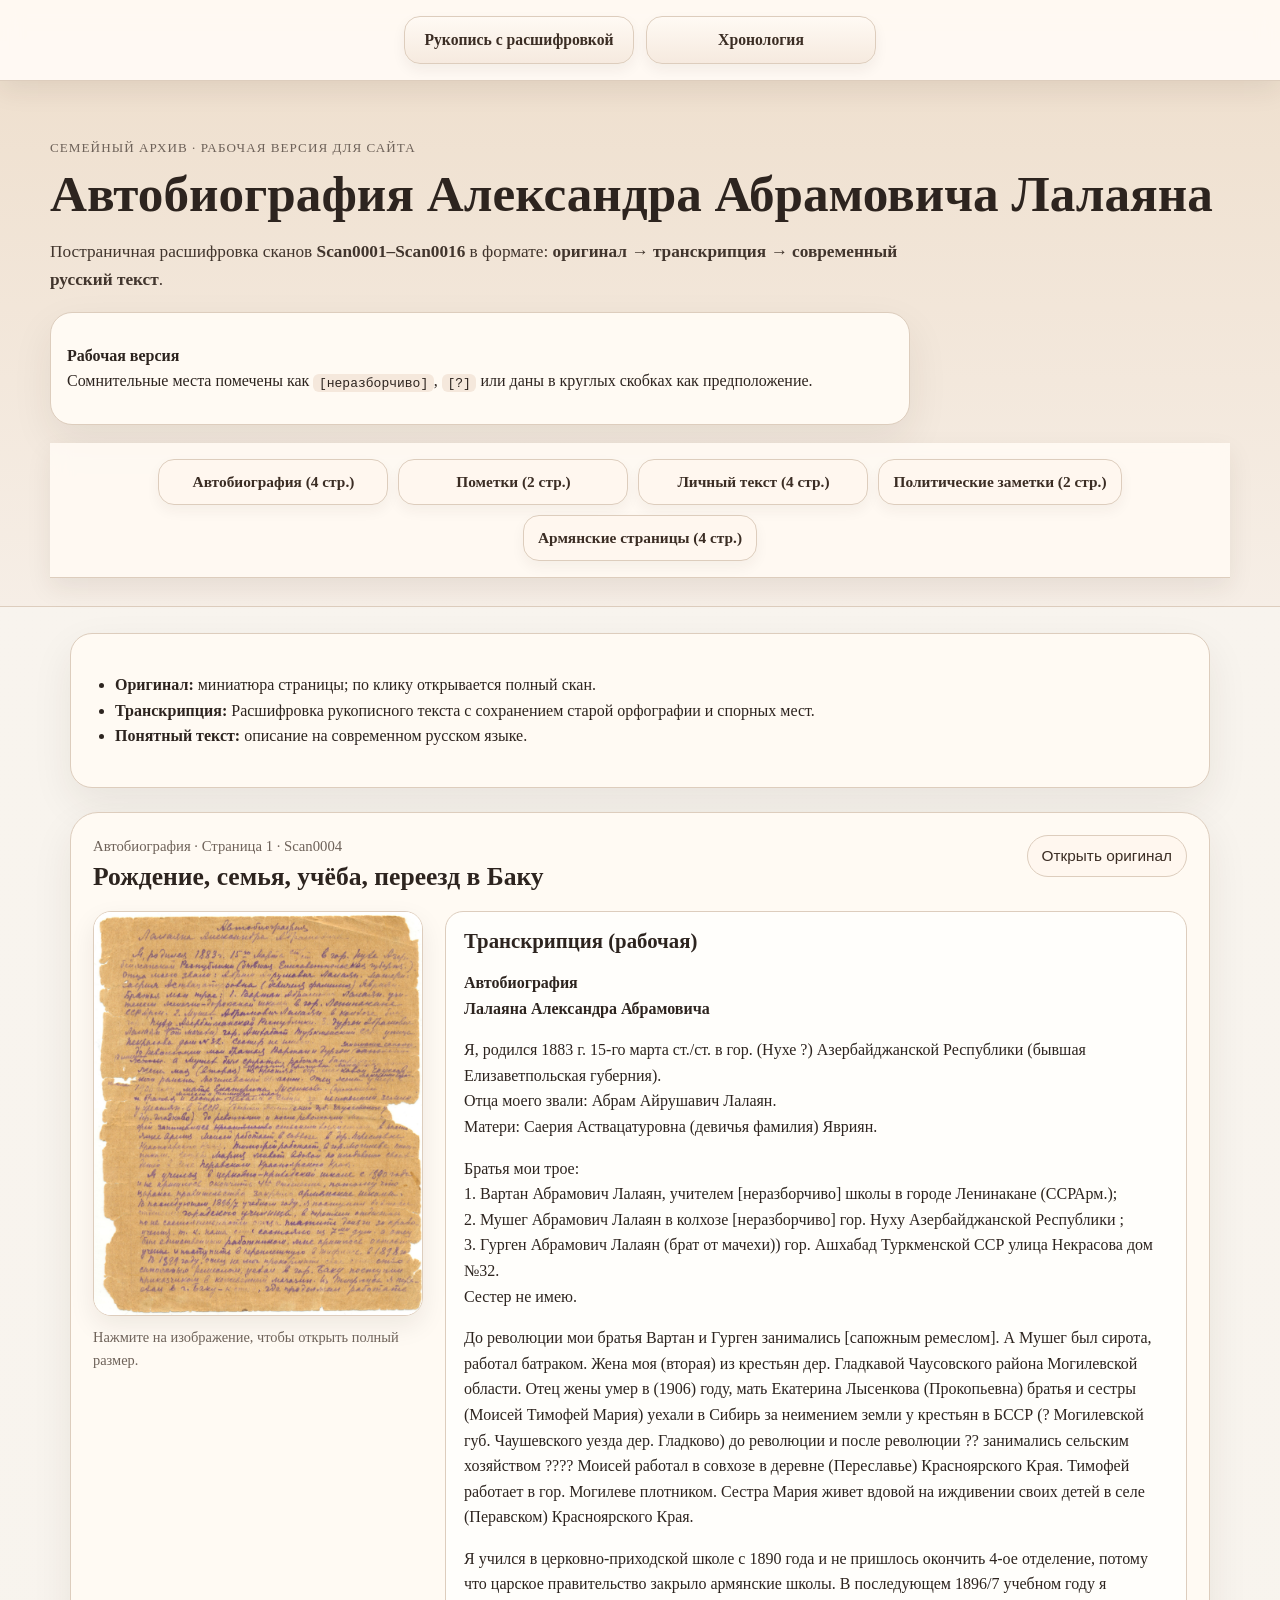
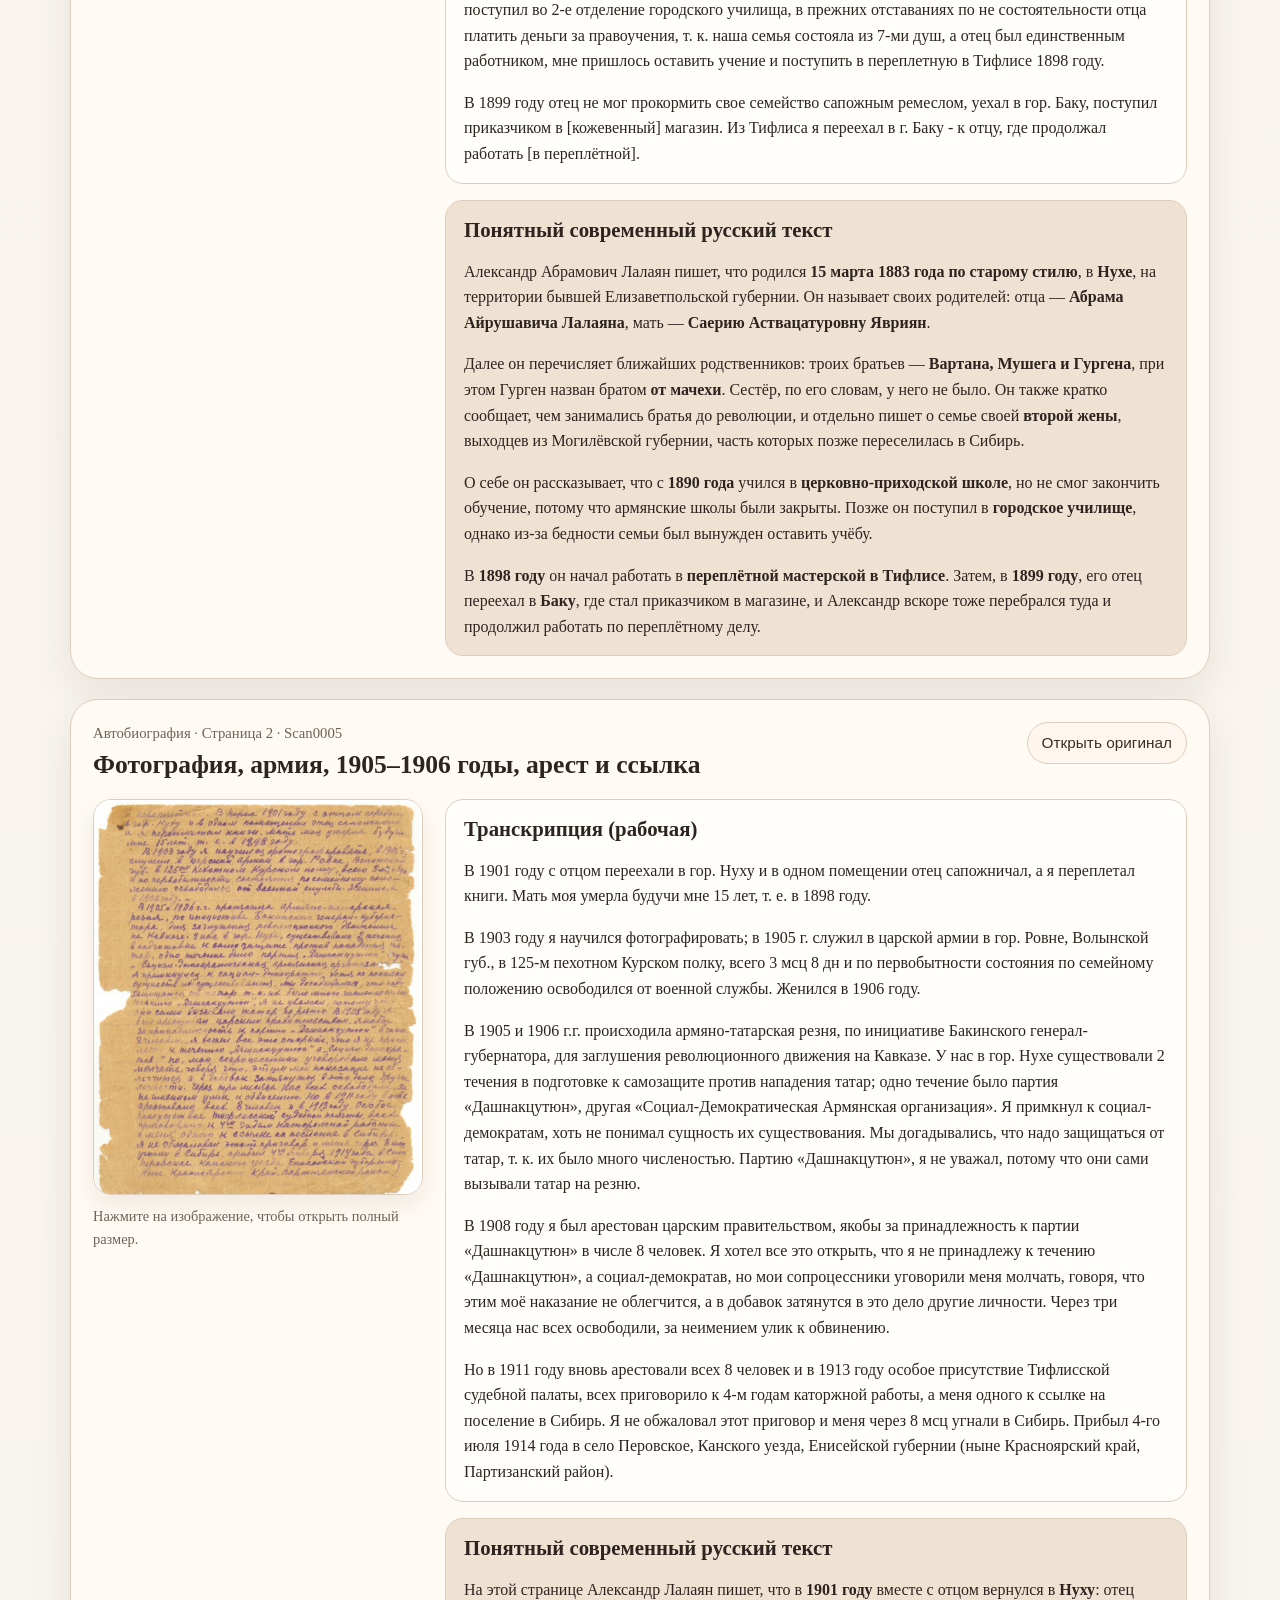
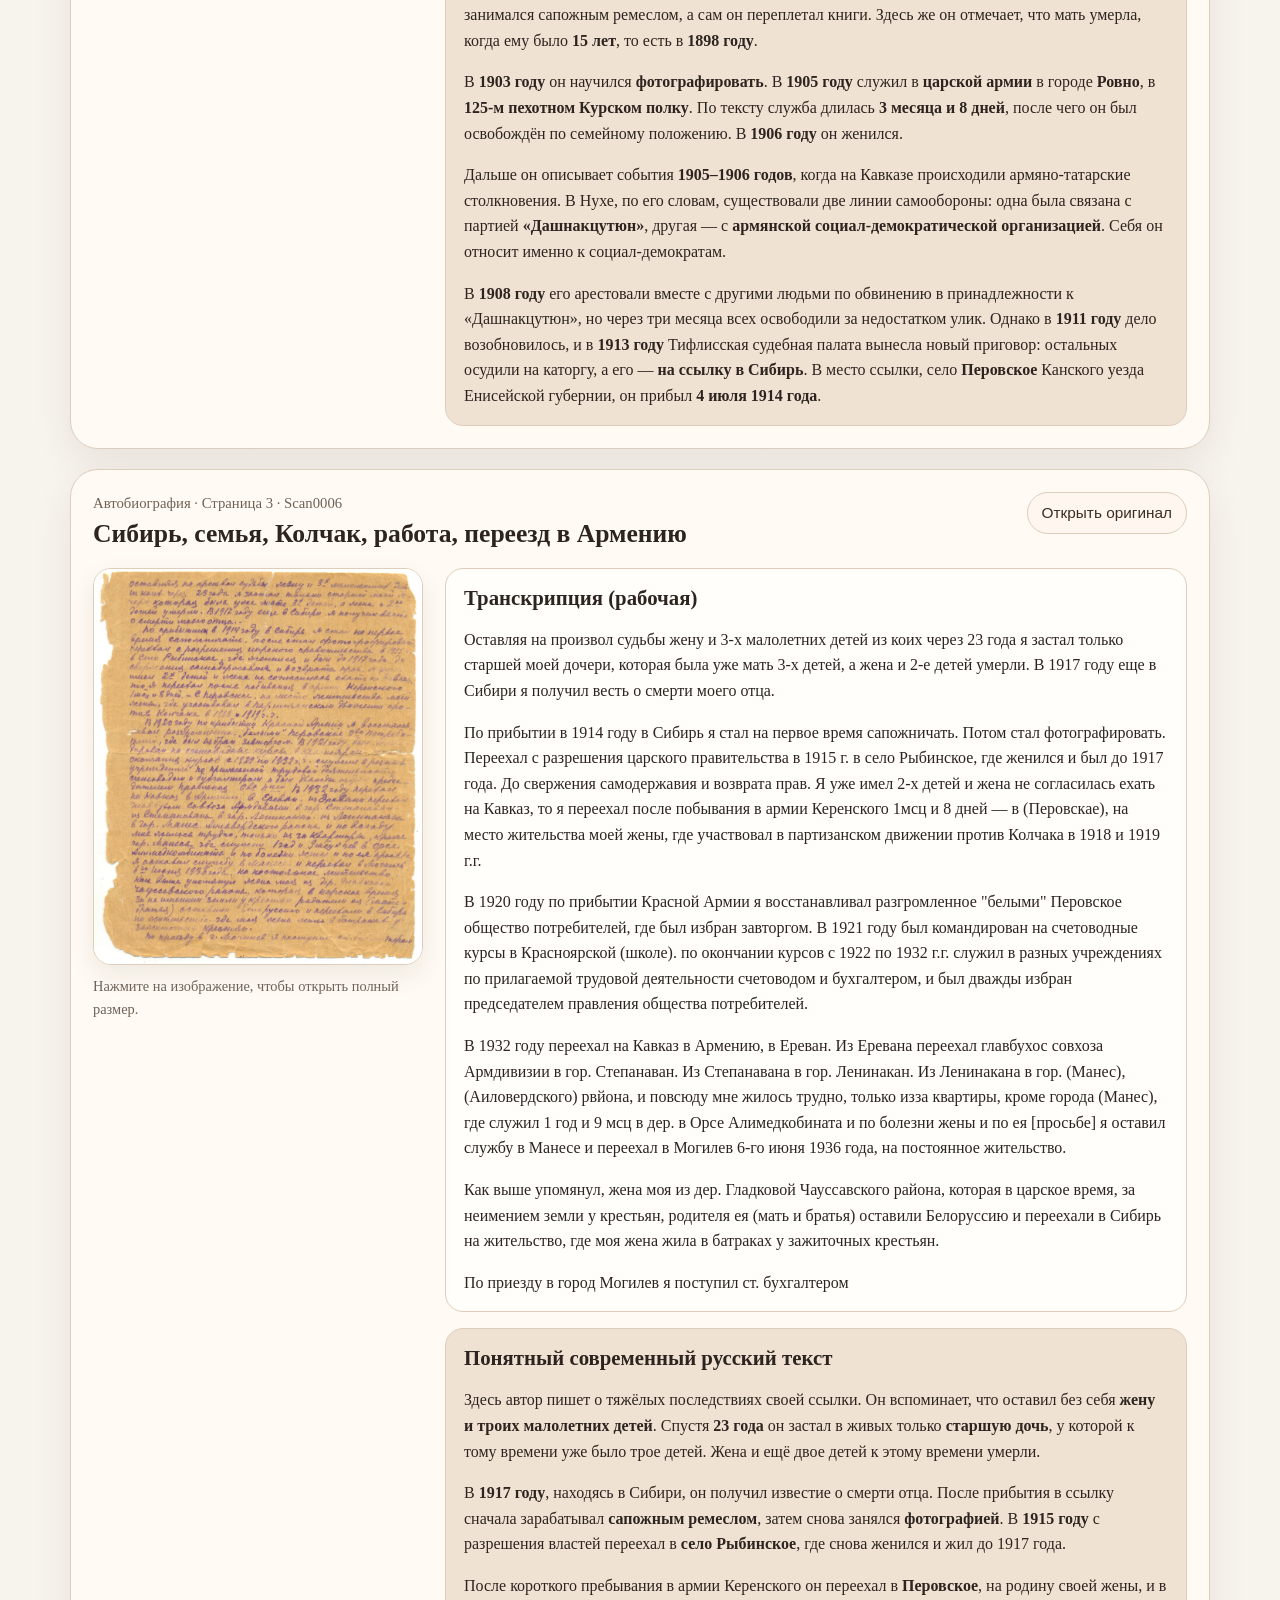
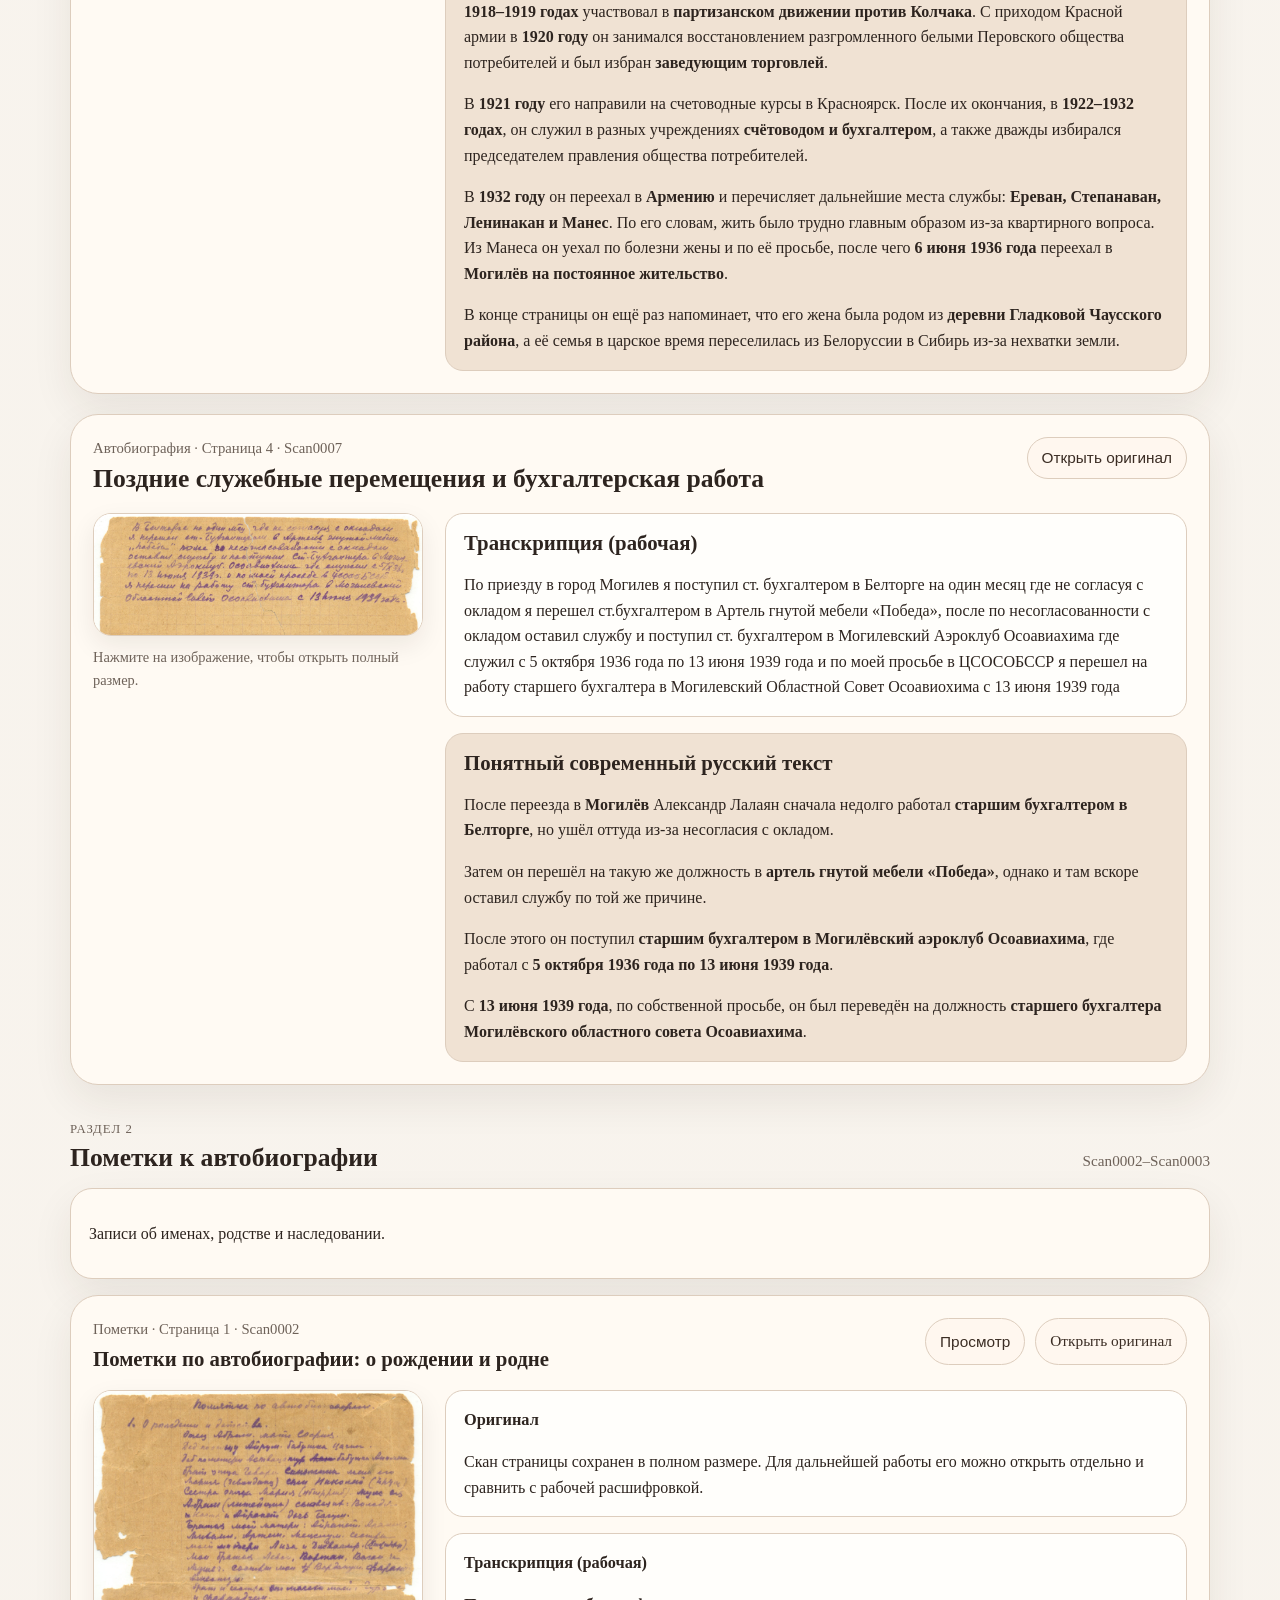
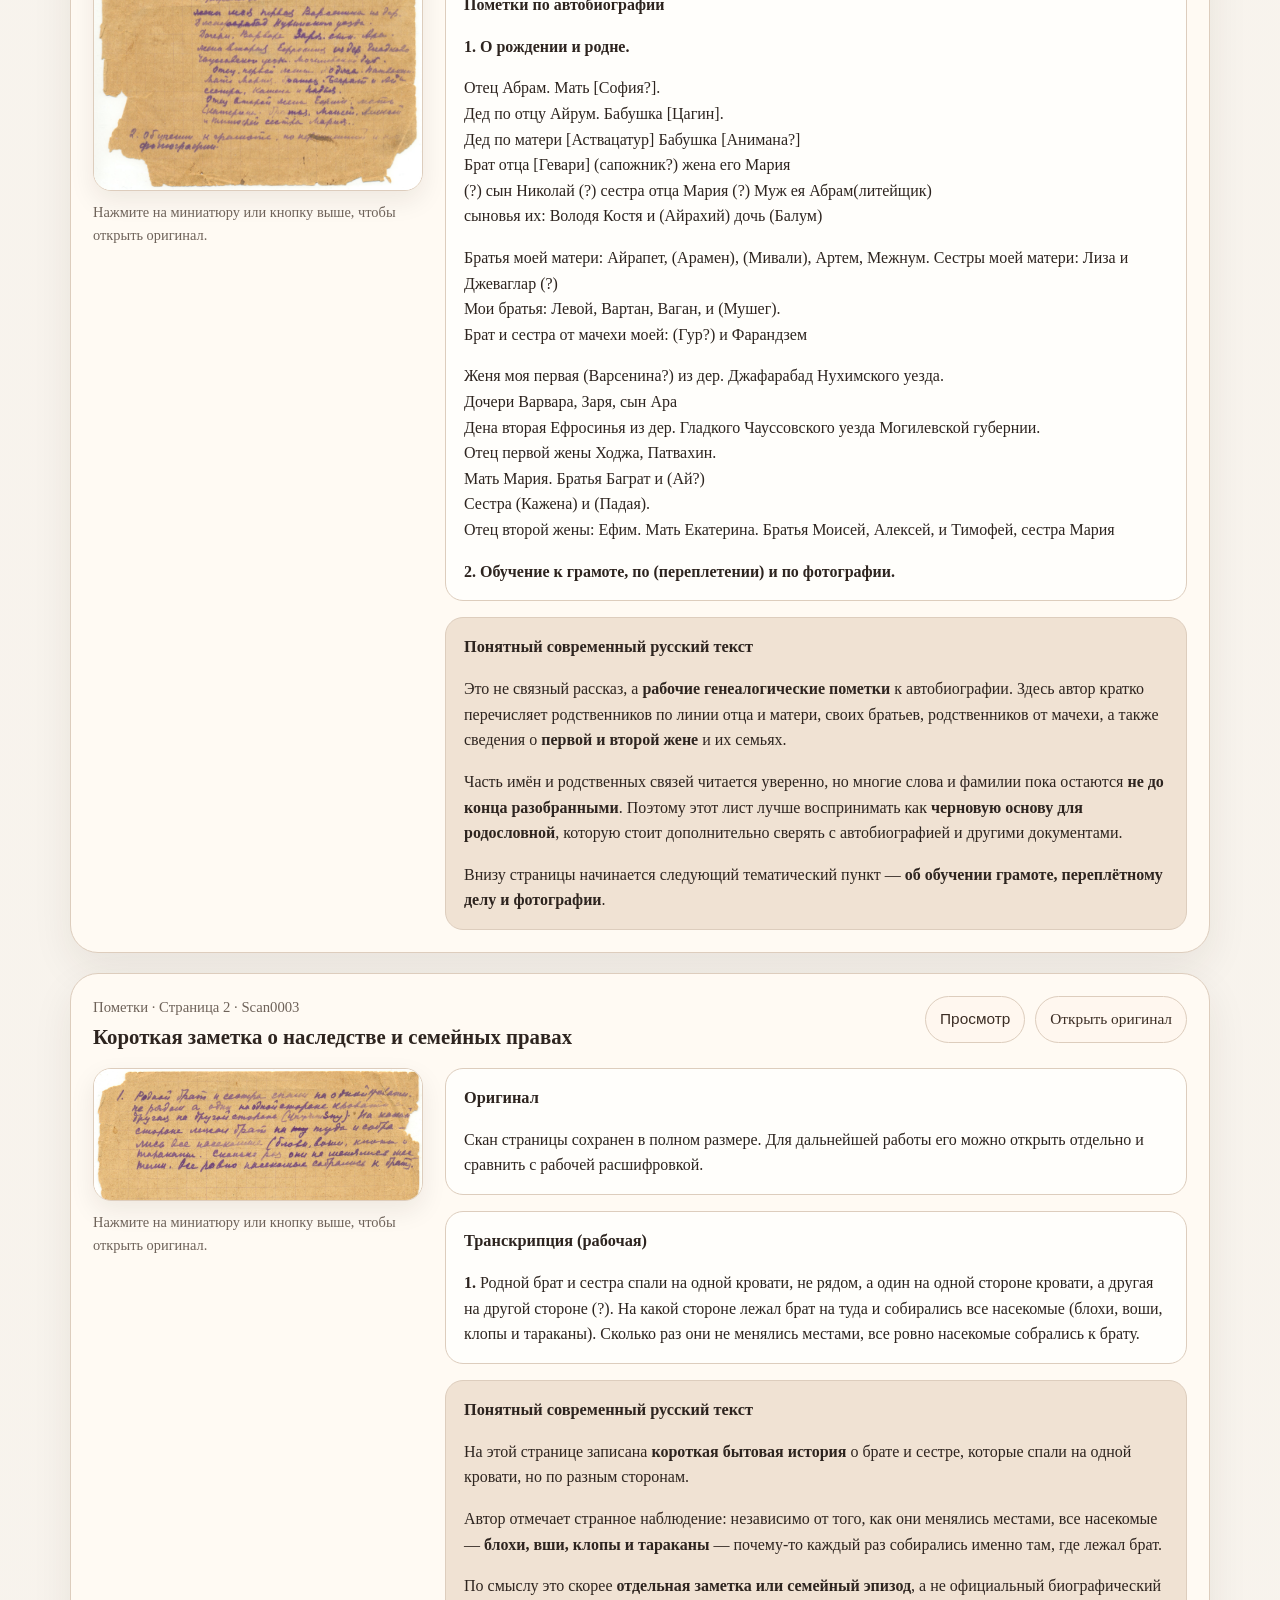
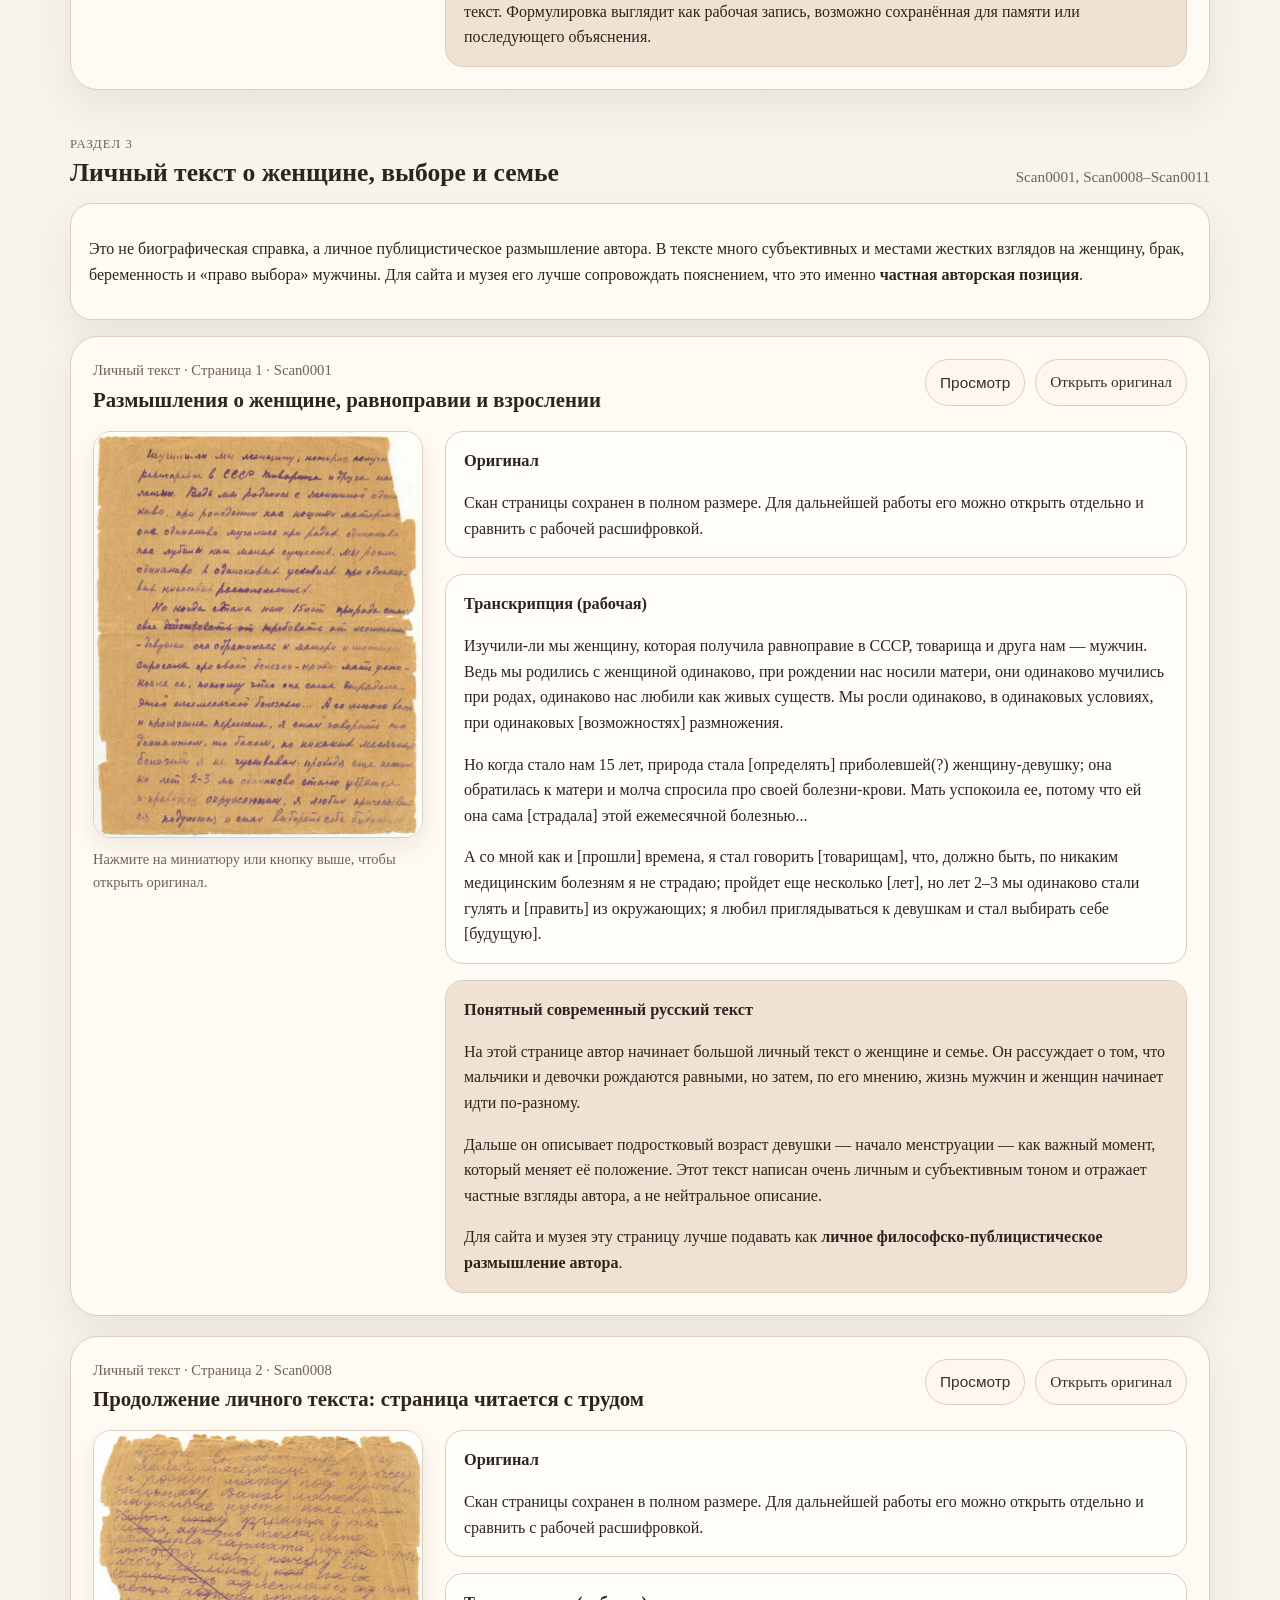
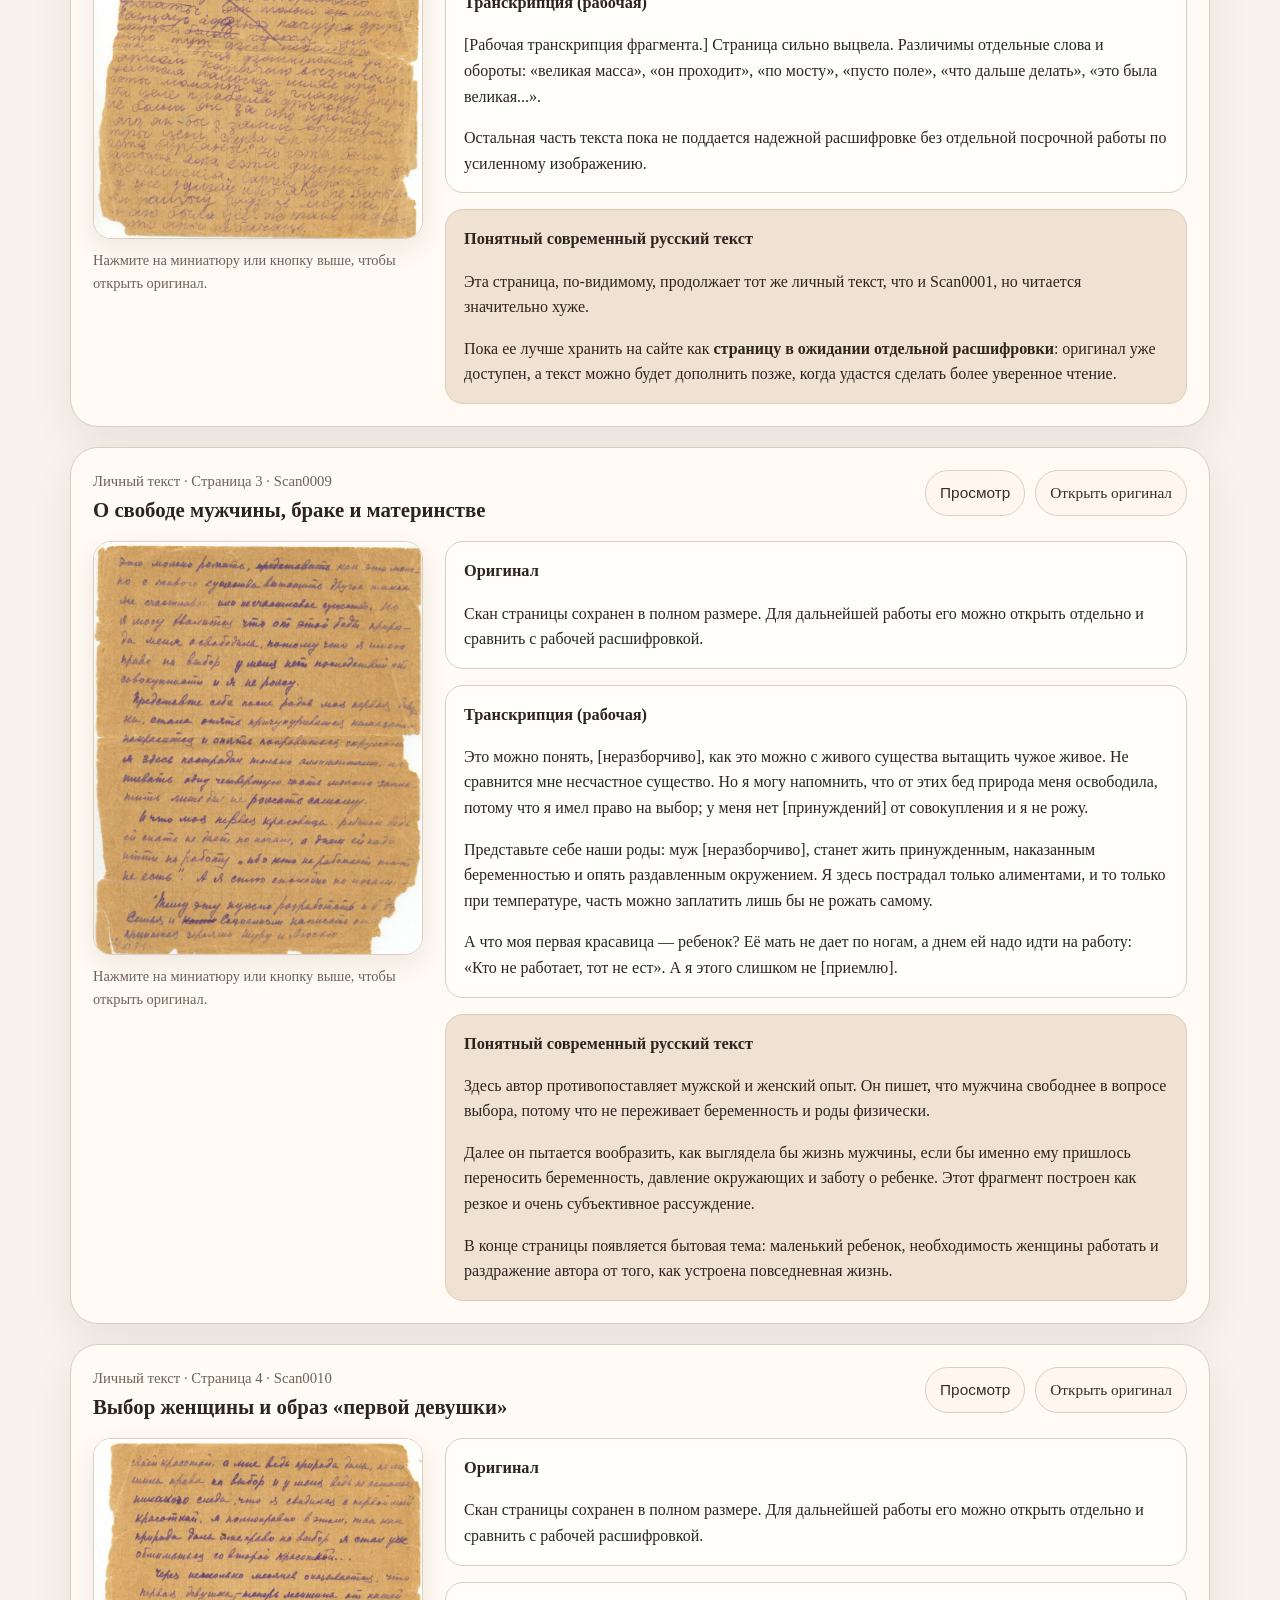
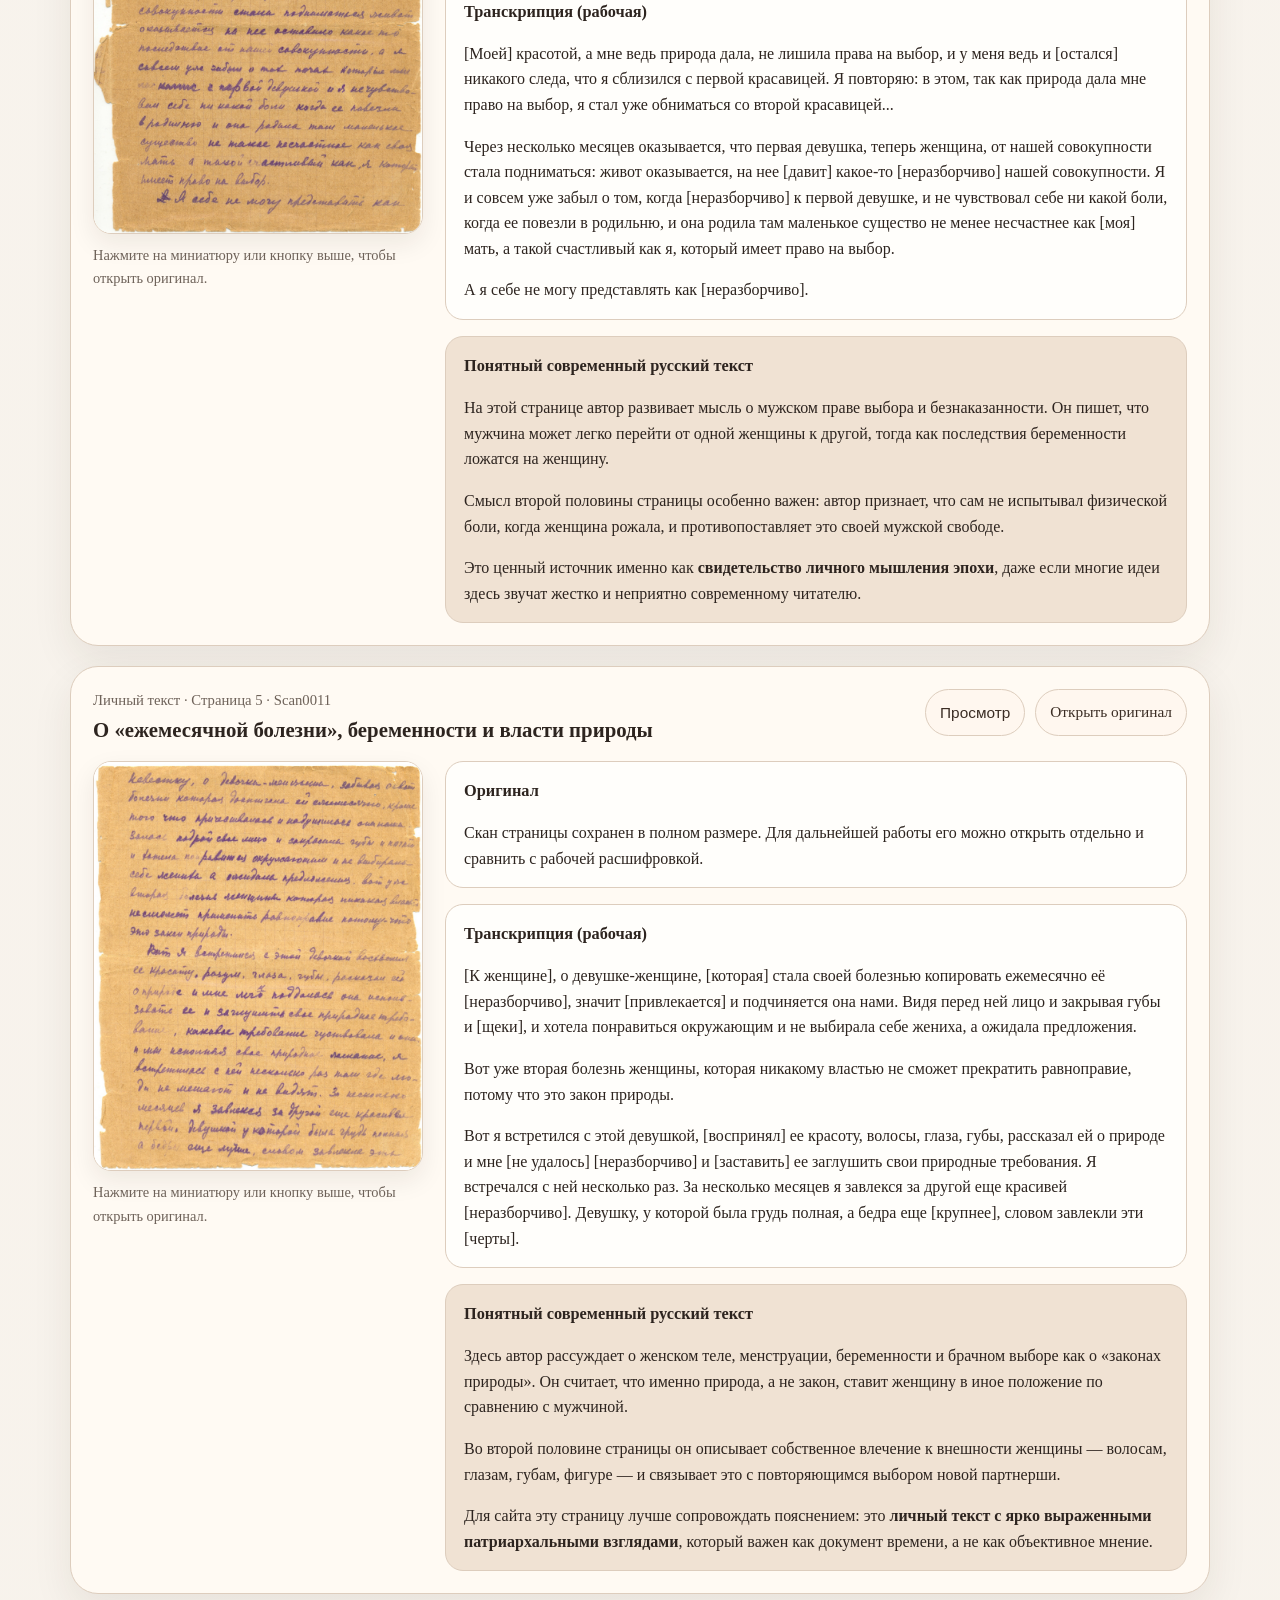
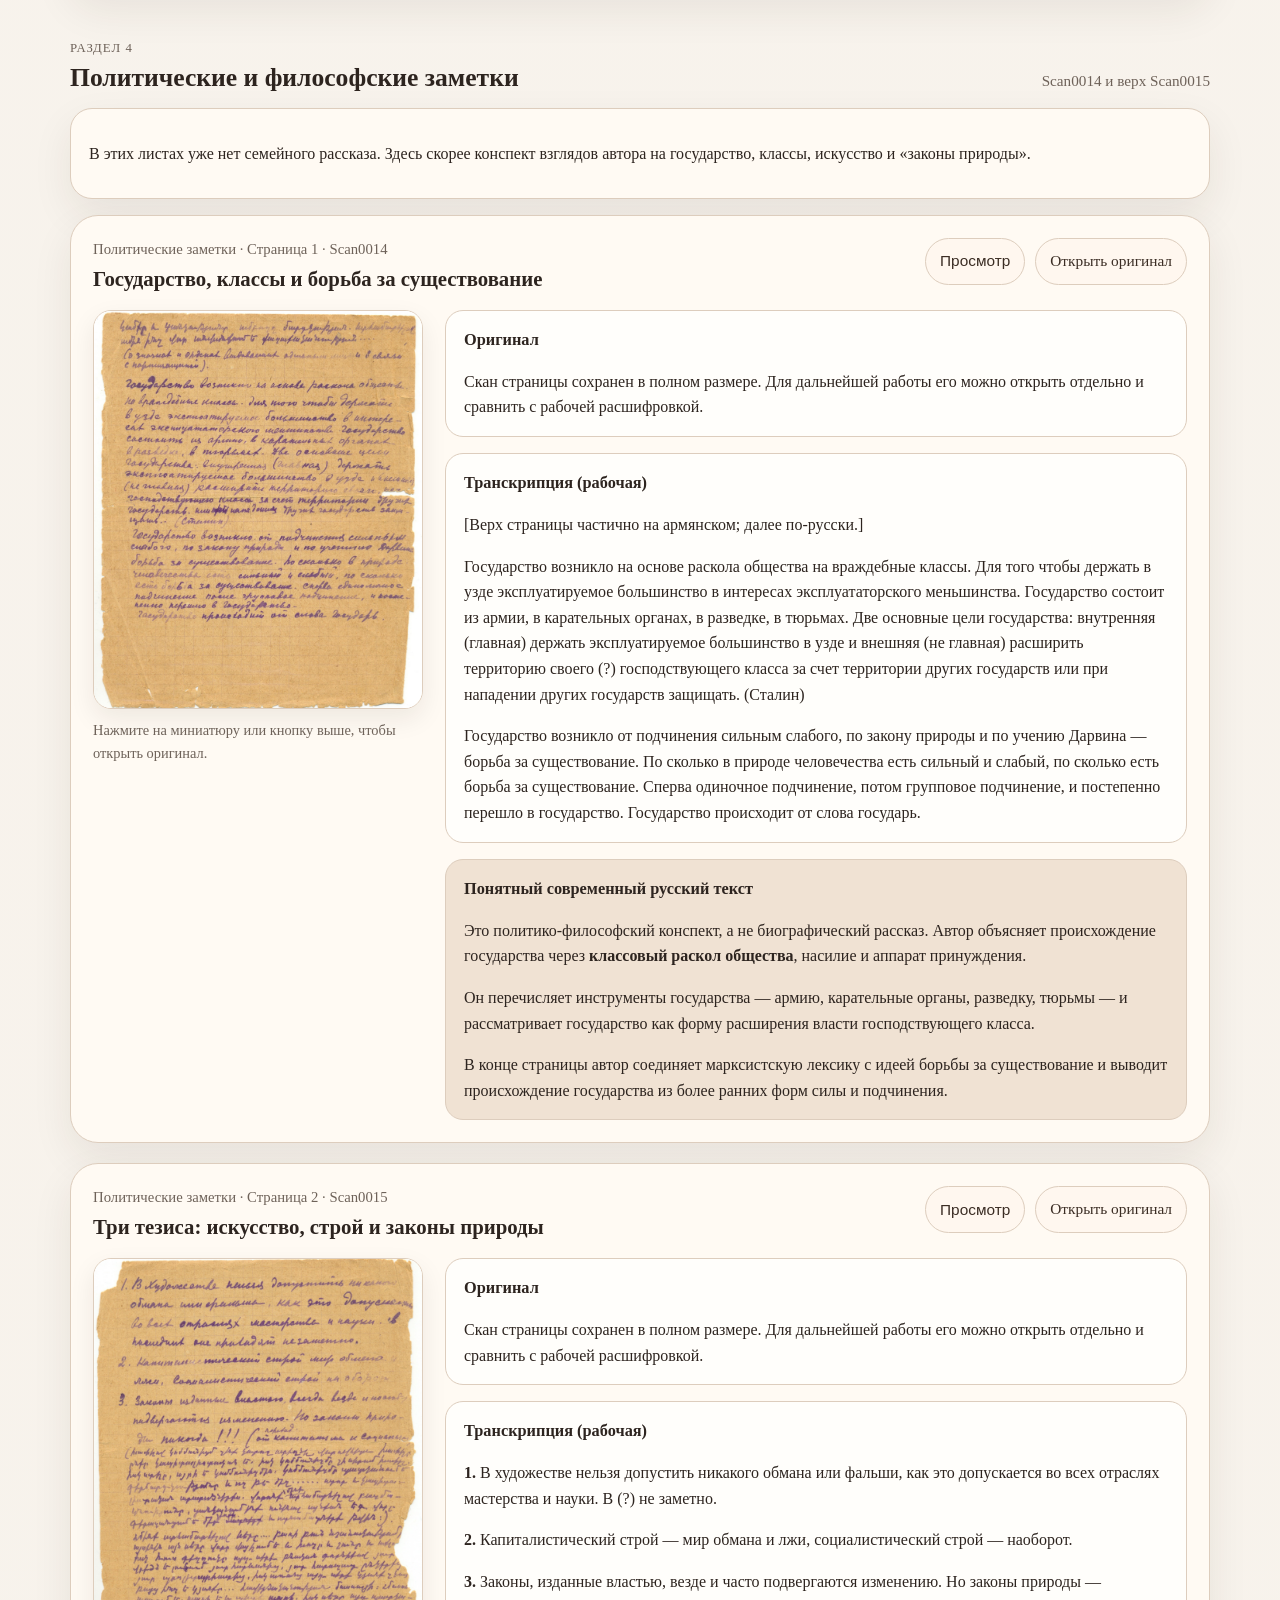
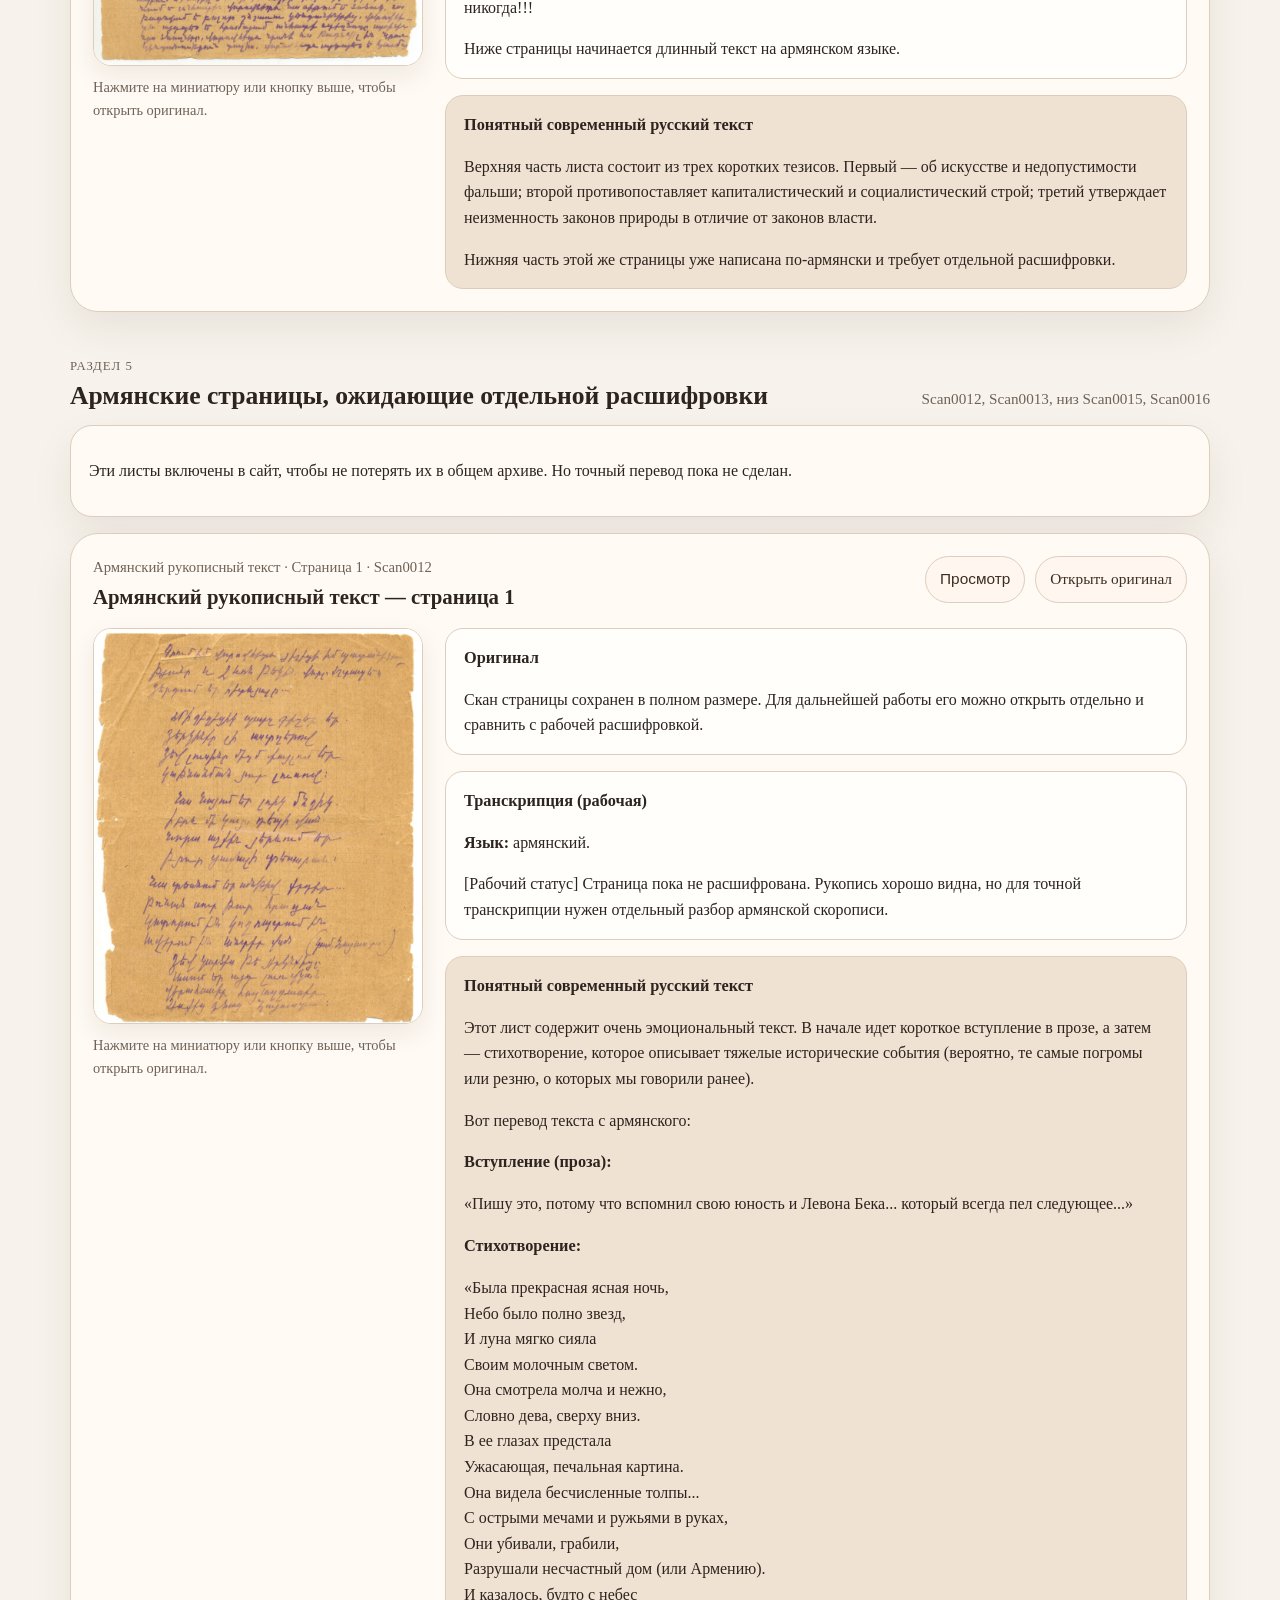
==== commit 488d0c84: "added interpretation from armenian pages, text providede by Elsa" ====
--- a/index.html
+++ b/index.html
@@ -1450,10 +1450,37 @@
               </article>
               <article class="text-block modern">
                 <h4>Понятный современный русский текст</h4>
-                <p>Это отдельный армяноязычный текст.</p>
-                <p>
-                  Эти листы включены в сайт, чтобы не потерять их в общем
-                  архиве. Но точный перевод пока не сделан.
+                <p>
+                  Этот лист содержит очень эмоциональный текст. В начале идет
+                  короткое вступление в прозе, а затем — стихотворение, которое
+                  описывает тяжелые исторические события (вероятно, те самые
+                  погромы или резню, о которых мы говорили ранее).
+                </p>
+
+                <p>Вот перевод текста с армянского:</p>
+                <h4>Вступление (проза):</h4>
+                <p>
+                  «Пишу это, потому что вспомнил свою юность и Левона Бека...
+                  который всегда пел следующее...»
+                </p>
+                <h4>Стихотворение:</h4>
+                <p>
+                  «Была прекрасная ясная ночь,<br />
+                  Небо было полно звезд,<br />
+                  И луна мягко сияла<br />
+                  Своим молочным светом.<br />
+                  Она смотрела молча и нежно,<br />
+                  Словно дева, сверху вниз.<br />
+                  В ее глазах предстала<br />
+                  Ужасающая, печальная картина.<br />
+                  Она видела бесчисленные толпы...<br />
+                  С острыми мечами и ружьями в руках,<br />
+                  Они убивали, грабили,<br />
+                  Разрушали несчастный дом (или Армению).<br />
+                  И казалось, будто с небес<br />
+                  Наблюдала эта тихая луна.
+                  <br />Армянин пал, истекая кровью,<br />
+                  Ушла, исчезла Армения...»
                 </p>
               </article>
             </div>
@@ -1517,13 +1544,21 @@
               <article class="text-block modern">
                 <h4>Понятный современный русский текст</h4>
                 <p>
-                  Это вторая страница армянского текста. По расположению строк и
-                  ритму записи она выглядит как продолжение предыдущего листа.
-                </p>
-                <p></p>
-                <p>
-                  Эти листы включены в сайт, чтобы не потерять их в общем
-                  архиве. Но точный перевод пока не сделан.
+                  Этот лист представляет собой стихотворение на армянском языке,
+                  написанное в жанре героической и философской лирики. Это
+                  метафоричное произведение о борьбе человека с судьбой и
+                  обстоятельствами, где жизнь сравнивается с бурным морем.
+                </p>
+                <p>Вот перевод текста:</p>
+                <p>
+                  «На бурном море<br />Пусть лодка моя потерпит крушение,<br />Я
+                  среди пенящихся волн<br />Всё же не теряю надежды.<br />Всей
+                  силой и смелостьюЯ буду двигать своими руками (грести),<br />Разрывая
+                  волны,<br />Буду стремиться к берегу.<br />В этой неравной
+                  борьбе,<br />Если силы мои иссякнут,<br />Пусть волны,
+                  вспенившись,Бросят меня в бездну.<br />В то время ни
+                  радости,<br />Ни утешения я не найду в них,<br />Чтобы,
+                  подобно [отважному] воину,<br />Сражаться до самого конца».
                 </p>
               </article>
             </div>
@@ -1587,13 +1622,36 @@
               <article class="text-block modern">
                 <h4>Понятный современный русский текст</h4>
                 <p>
-                  Эта часть страницы важна тем, что соединяет русские тезисы и
-                  армянскую рукопись на одном листе. Возможно, это рабочий
-                  конспект автора, где разные языки использовались параллельно.
-                </p>
-                <p>
-                  Для точной публикации понадобится отдельная армянская
-                  транскрипция.
+                  Этот рукописный лист представляет собой глубокие философские
+                  размышления вашего дедушки о жизни, искусстве и политическом
+                  строе. Текст написан на двух языках: верхняя часть на русском,
+                  а нижняя — на армянском.
+                </p>
+                <p>Вот перевод и расшифровка текста:</p>
+                <p>Русский текст (верхняя часть)</p>
+                <p>
+                  «В художестве нельзя допустить никакого обмана или фальши, как
+                  это допускается во всех отраслях мастерства и науки. В
+                  последних они приходят незаметно.»<br />«Капиталистический
+                  строй — мир обмана, лжи. Социалистический строй наоборот.»<br />«Законы,
+                  изданные властью, всегда, везде и всюду подвергаются
+                  изменению. Но законы природы — никогда!!!»<br />Перевод
+                  армянского текста (нижняя часть)<br />Армянская часть текста
+                  продолжает философскую мысль, переходя от политики к вопросам
+                  человеческой природы и любви.<br />«...От капитализма к
+                  социализму. (В скобках: Человечество еще не научилось отличать
+                  доброе от злого. Капиталист думает лишь о том, как разбогатеть
+                  за счет другого, в этом и заключается его природа. Капитализм
+                  порождает эгоизм, а не... заботу о ближнем. Подобное отношение
+                  к жизни, к сожалению, пустило глубокие корни. Даже если число
+                  добрых людей велико, число злых и завистливых все равно
+                  превышает их.)Нельзя презирать любовь... Сколько великих дел
+                  совершила эта любовь, которая вдохновляет и простого
+                  крестьянина, и рабочего, и ученого. Без этой любви жизнь
+                  пуста, но что есть жизнь?.. Смерть — это конец пути. Человек
+                  рождается, живет и должен умереть. Но любовь — это та сила,
+                  которая делает человека бессмертным, она дарует ему вечность.
+                  Любовь — это свет, который освещает самый темный путь...»
                 </p>
               </article>
             </div>
@@ -1657,13 +1715,35 @@
               <article class="text-block modern">
                 <h4>Понятный современный русский текст</h4>
                 <p>
-                  Это ещё одна страница армянского текста, вероятно связанная с
-                  предыдущими листами. Оригинал сохранен в полном размере и
-                  готов для отдельной расшифровки.
-                </p>
-                <p>
-                  Эти листы включены в сайт, чтобы не потерять их в общем
-                  архиве. Но точный перевод пока не сделан.
+                  Этот лист представляет собой политико-философское размышление
+                  вашего дедушки о природе власти, обществе и эксплуатации.
+                  Текст написан очень плотно, в нем Александр Абрамович
+                  анализирует, как небольшая группа людей захватывает власть над
+                  большинством.
+                </p>
+                <p>Вот перевод основных мыслей с армянского:</p>
+                <p>
+                  Перевод текста:<br />«...та сила, которая дана тебе природой,
+                  не должна тратиться впустую. Ты не должен быть далек от своего
+                  народа... Если ты наделен разумом и светом, ты должен отдавать
+                  этот свет другим, а не прятать его. Иначе ты совершишь
+                  преступление не только перед природой, но и перед всем
+                  человечеством. Потому что таков закон жизни.Любая сила, кроме
+                  той, что направлена на созидание, обречена на гибель. Погибнет
+                  и та власть, и то общество, которое живет лишь сегодняшним
+                  днем. Общество — это живой организм, который вечно стремится к
+                  жизни. Но, к сожалению, это общество на протяжении веков
+                  кормит на своей шее власть...<br>А что есть власть? Это несколько
+                  человек, которые объединились и организовались, чтобы
+                  использовать законы природы и общества в своих интересах. С
+                  помощью меча, крови, тюрем или богатства они эксплуатируют всё
+                  общество, лишая людей их естественных прав... и всё это ради
+                  блага лишь нескольких человек. Потому что власть — это не что
+                  иное, как насилие.Это насилие принимает разные формы. Власть —
+                  это сила, которая принадлежит немногим, а не всему обществу.
+                  Но человечество — это огромная сеть, где каждый, используя
+                  свои способности, должен вносить вклад в общее дело, а не
+                  подчиняться чужой воле...»
                 </p>
               </article>
             </div>
